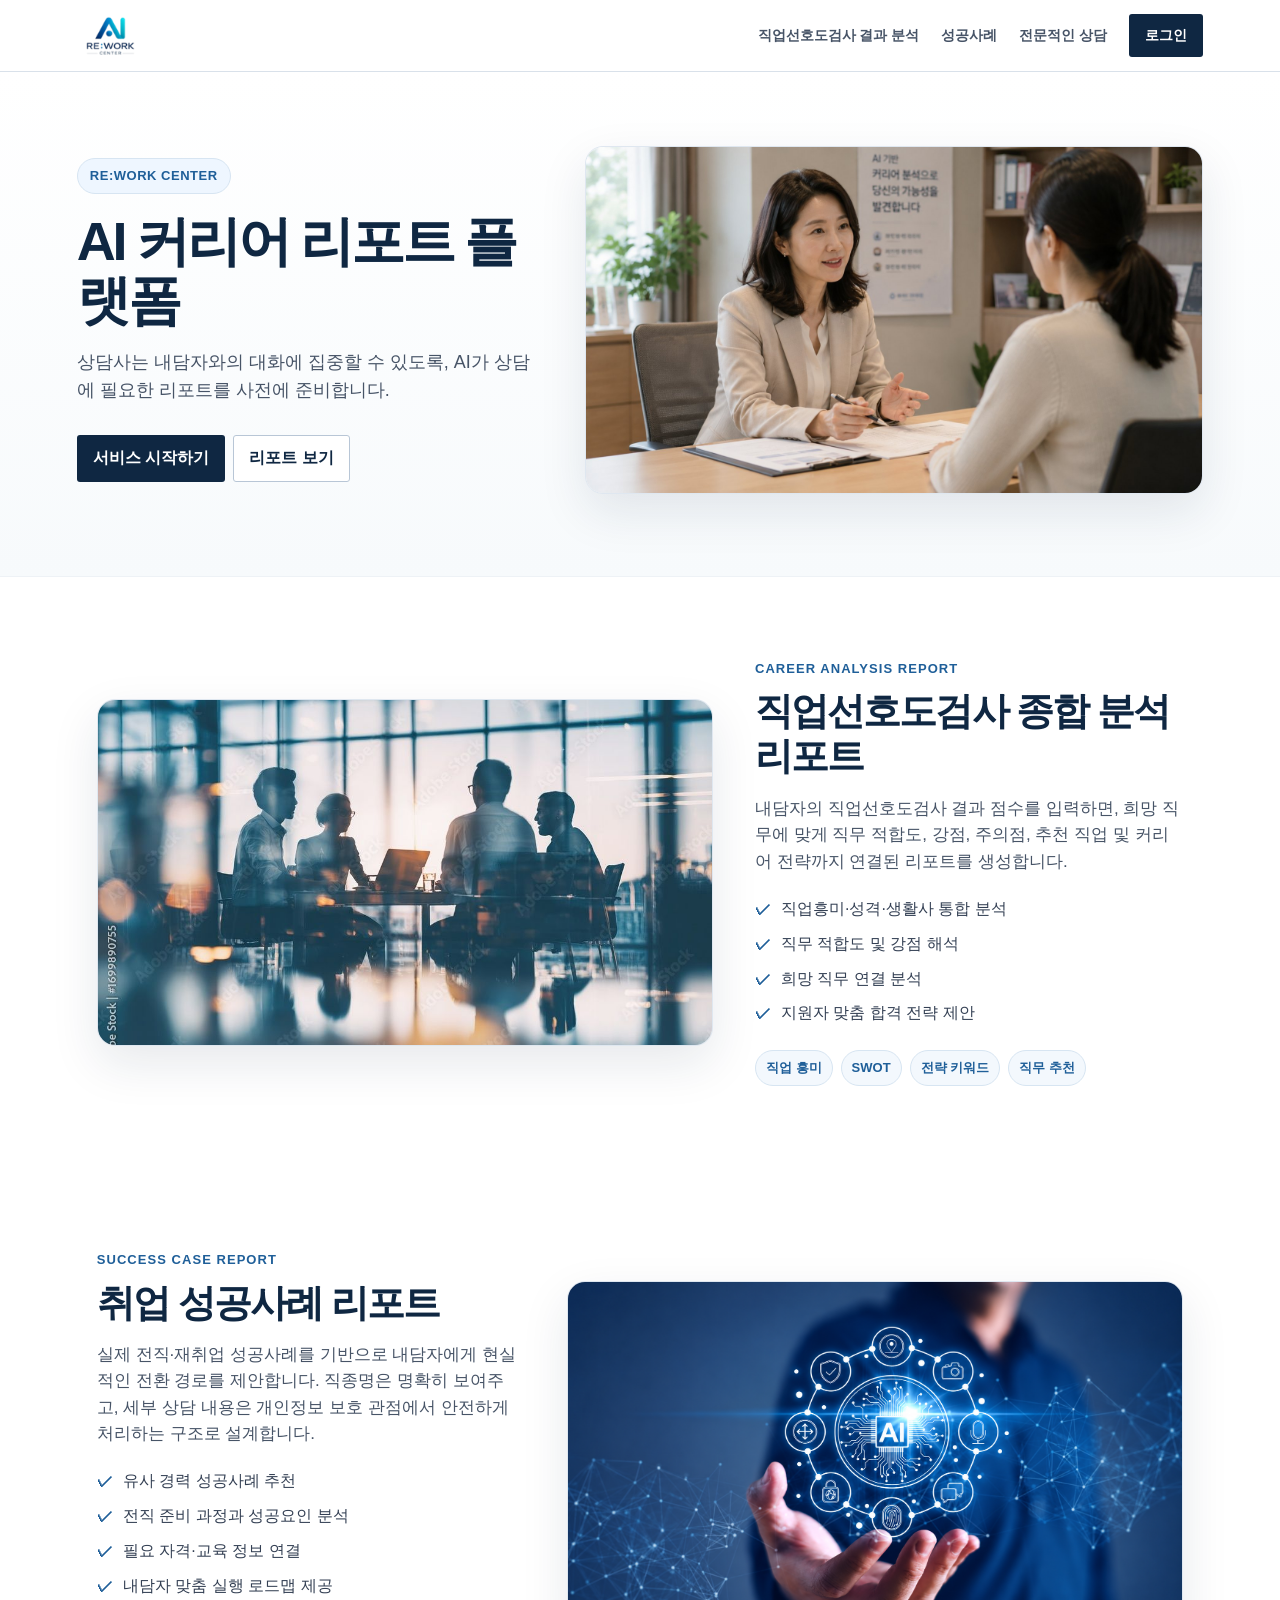
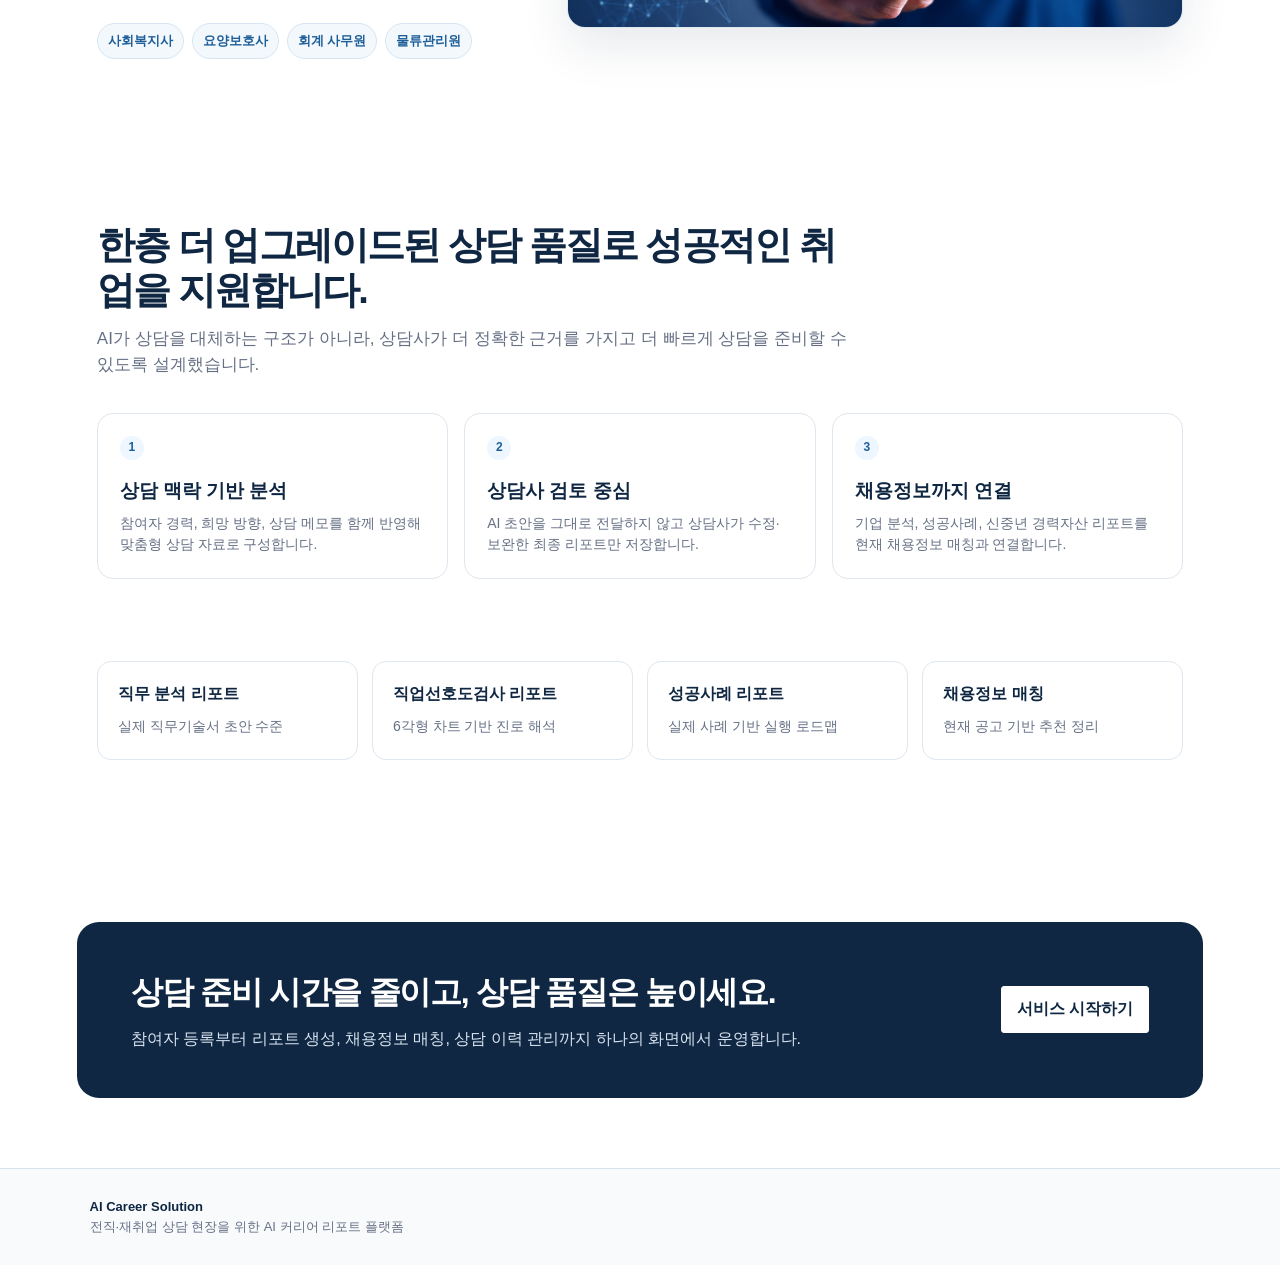
==== index.html @ 10e9372a "Add files via upload" ====
﻿<!DOCTYPE html>
<html lang="ko">
<head>
  <meta charset="UTF-8" />
  <meta name="viewport" content="width=device-width, initial-scale=1.0" />
  <title>RE:WORK</title>
  <link rel="stylesheet" href="styles.css">
</head>
<body>
  <div id="app"></div><div id="toast" class="toast"></div>
<script src="successData.js"></script>
<script src="contentData.js"></script>
<script src="landingData.js"></script>
<script src="mockData.js"></script>
<script src="geminiPrompt.js"></script>
<script>
const STORAGE_KEY='ai_career_report_index_v2';
const USE_MOCK_DATA = false;
const USE_MOCK_AI = false;
const BRAND_NAME = 'RE:WORK CENTER';
const BRAND_SUBTITLE = 'AI Career Solution';
const APP_ROLE='counselor';
const BRAND_LOGO = 'assets/brand-logo.png';
const DEFAULT_GEMINI_MODEL='gemini-2.5-flash';
window.AICareerReportConfig=window.AICareerReportConfig||{};
const GEMINI_API_KEY = window.AICareerReportConfig.geminiApiKey || '';
function getGeminiModel(scope='default'){const cfg=window.AICareerReportConfig||{};return cfg[`${scope}GeminiModel`]||cfg.geminiModel||localStorage.getItem('GEMINI_MODEL')||DEFAULT_GEMINI_MODEL}
window.setGeminiModel=function(model,scope='default'){if(!model)return;window.AICareerReportConfig=window.AICareerReportConfig||{};if(scope&&scope!=='default')window.AICareerReportConfig[`${scope}GeminiModel`]=model;else window.AICareerReportConfig.geminiModel=model;localStorage.setItem('GEMINI_MODEL',model)}

// ================= 화면 내용 관리 영역 =================
// 사이드바를 클릭했을 때 보이는 화면의 제목, 설명, 안내 문구는 여기서 수정합니다.
// 아래 문구만 바꾸면 연결된 화면 전체에 자동 반영됩니다.
function sc(section){return SCREEN_CONTENT[section]||{}}
function flowCardsHtml(){return (sc('dashboard').flowCards||[]).map(card=>`<div class="module-card"><h3>${escapeHtml(card.title)}</h3><p>${escapeHtml(card.desc)}</p></div>`).join('')}
function moduleDescription(type){return (sc('modules').moduleDesc||{})[type]||''}
const state={view:'landing',user:null,active:'dashboard',activeModule:'interest',selectedParticipantId:null,currentReport:null,editMode:false,reportMenuOpen:true,jobResults:[],lastJobQuery:null,history:[],data:{participants:[{id:'session_client',name:'내담자',age:'미저장',status:'검사결과 분석',docStatus:'미저장',target:'',career:'',memo:'',createdAt:today()}],reports:[]}};
function uid(){return'id_'+Math.random().toString(36).slice(2,10)+Date.now().toString(36)}function today(){return new Date().toISOString().slice(0,10)}function escapeHtml(str=''){return String(str).replace(/[&<>"']/g,m=>({'&':'&amp;','<':'&lt;','>':'&gt;','"':'&quot;',"'":'&#039;'}[m]))}function reportBrandHeader(title='AI Career Solution Report'){return `<div class="report-brand-header"><img src="${BRAND_LOGO}" alt="${BRAND_NAME}" class="report-brand-logo"><div><div class="report-brand-text">${BRAND_SUBTITLE} Report</div><div class="report-brand-name">${escapeHtml(title)}</div></div></div>`}function withReportBrand(html,title='AI Career Solution Report'){if(!html)return html;if(String(html).includes('report-brand-header'))return html;return reportBrandHeader(title)+html}function storageDefaults(){return{participants:[{id:'session_client',name:'내담자',age:'미저장',status:'검사결과 분석',docStatus:'미저장',target:'',career:'',memo:'',createdAt:today()}],reports:[],jobMatches:[],accounts:[]}}
function load(){let saved=null;try{saved=JSON.parse(localStorage.getItem(STORAGE_KEY)||'null')}catch(err){saved=null}state.data=saved&&typeof saved==='object'?{...storageDefaults(),...saved}:storageDefaults();ensureDefaults();state.selectedParticipantId=state.data.participants[0]?.id||'session_client';state.view='landing';persist()}
function ensureDefaults(){if(!Array.isArray(state.data.participants)||!state.data.participants.length)state.data.participants=storageDefaults().participants;if(!Array.isArray(state.data.reports))state.data.reports=[];if(!Array.isArray(state.data.jobMatches))state.data.jobMatches=[];if(!Array.isArray(state.data.accounts))state.data.accounts=[];if(!state.data.accounts.some(a=>a.role==='관리자'))state.data.accounts.unshift({id:uid(),loginId:'admin',password:'admin123',name:'관리자',role:'관리자',createdAt:today()});if(!state.data.accounts.some(a=>a.role==='상담사'))state.data.accounts.push({id:uid(),loginId:'counselor01',password:'1234',name:'상담사 데모',role:'상담사',createdAt:today()});}
function persist(){localStorage.setItem(STORAGE_KEY,JSON.stringify(state.data));localStorage.setItem('GEMINI_API_KEY',localStorage.getItem('GEMINI_API_KEY')||'')}
function toast(msg){const el=document.getElementById('toast');el.textContent=msg;el.style.display='block';setTimeout(()=>el.style.display='none',2600)}function getParticipant(){return state.data.participants.find(p=>p.id===state.selectedParticipantId)||state.data.participants[0]||null}function reportTypeName(type){return{company:'기업 분석 리포트',interest:'직업선호도검사 리포트',interview:'상황 면접 시뮬레이션',senior:'신중년 경력자산 리포트',success:'취업 성공 사례',jobAnalysis:'직무분석리포트',jobs:'채용정보 매칭'}[type]||'리포트'}

function pageSnapshot(){return{view:state.view,user:state.user?{...state.user}:null,active:state.active,activeModule:state.activeModule,selectedParticipantId:state.selectedParticipantId,currentReport:state.currentReport?{...state.currentReport}:null,editMode:state.editMode,reportMenuOpen:state.reportMenuOpen,jobResults:Array.isArray(state.jobResults)?state.jobResults.map(x=>({...x})):[],lastJobQuery:state.lastJobQuery?{...state.lastJobQuery}:null};}
function pushHistory(){const snap=pageSnapshot();const last=state.history[state.history.length-1];if(!last||JSON.stringify(last)!==JSON.stringify(snap)){state.history.push(snap);if(state.history.length>40)state.history.shift();}}
function restoreSnapshot(snap){state.view=snap.view;state.user=snap.user;state.active=snap.active;state.activeModule=snap.activeModule;state.selectedParticipantId=snap.selectedParticipantId;state.currentReport=snap.currentReport;state.editMode=snap.editMode;state.reportMenuOpen=snap.reportMenuOpen;state.jobResults=snap.jobResults||[];state.lastJobQuery=snap.lastJobQuery||null;}
function goBack(){if(!state.history.length){toast('이전 페이지가 없습니다.');return}const snap=state.history.pop();restoreSnapshot(snap);render();}
function goLanding(){pushHistory();state.user=null;state.view='landing';render();}
function render(){const app=document.getElementById('app');if(state.view==='landing'){app.innerHTML=renderLanding();return}if(state.view==='login'&&!state.user){app.innerHTML=renderCounselorLogin();return}app.innerHTML=renderApp();activateSection(state.active)}
function renderLanding(){return landingTemplate()}
function renderCounselorLogin(){return loginTemplate()}
function renderApp(){return shellTemplate()}



function landingNavLinksHtml() {
  return LANDING_CONTENT.nav
    .map(item => `<a href="${item.href}">${item.label}</a>`)
    .join('');
}

function landingCheckListHtml(items) {
  return items.map(item => `<li>${item}</li>`).join('');
}

function landingChipRowHtml(items) {
  return items.map(item => `<span class="real-chip">${item}</span>`).join('');
}

function landingReportSectionHtml(report) {
  return `
    <section class="real-report-section" id="${report.id}">
      <div class="${report.layoutClass}">
        <div class="real-report-copy">
          <div class="kicker">${report.kicker}</div>
          <h2>${report.title}</h2>
          <p>${report.description}</p>
          <ul class="check-list">
            ${landingCheckListHtml(report.checks)}
          </ul>
          <div class="real-chip-row">
            ${landingChipRowHtml(report.chips)}
          </div>
        </div>
        <div class="real-report-image">
          <img src="${LANDING_IMAGES[report.imageKey]}" alt="${report.imageAlt}">
        </div>
      </div>
    </section>`;
}

function landingQualityCardsHtml() {
  return LANDING_CONTENT.quality.cards
    .map(card => `
      <div class="quality-card">
        <span class="num">${card.number}</span>
        <h3>${card.title}</h3>
        <p>${card.description}</p>
      </div>`)
    .join('');
}

function landingFeatureStripHtml() {
  return LANDING_CONTENT.featureStrip
    .map(item => `
      <div class="real-feature-item">
        <strong>${item.title}</strong>
        <span>${item.description}</span>
      </div>`)
    .join('');
}
function landingTemplate() {
  const content = LANDING_CONTENT;
  const reports = content.reports;

  return `
    <div class="landing pro-landing">
      <header class="landing-nav">
        <div class="logo">
          <img src="${BRAND_LOGO}" alt="${BRAND_NAME}" class="brand-logo landing-logo">
        </div>
        <nav class="landing-nav-links">
          ${landingNavLinksHtml()}
          <button class="btn" onclick="goLogin()">${content.buttons.login}</button>
        </nav>
      </header>

      <section class="real-hero">
        <div class="real-hero-inner">
          <div class="real-hero-copy">
            <span class="real-hero-badge">${content.hero.badge}</span>
            <h1>${content.hero.title}</h1>
            <p>${content.hero.description}</p>
            <div class="actions">
              <button class="btn" onclick="goLogin()">${content.buttons.start}</button>
              <a class="btn secondary" href="#company-report">${content.buttons.viewReport}</a>
            </div>
          </div>
          <div class="real-hero-image">
            <img src="${LANDING_IMAGES.hero}" alt="${content.hero.imageAlt}">
          </div>
        </div>
      </section>

      ${landingReportSectionHtml(reports.company)}
      ${landingReportSectionHtml(reports.success)}

      <section class="pro-section" id="${content.quality.id}">
        <div class="pro-section-header">
          <h2>${content.quality.title}</h2>
          <p>${content.quality.description}</p>
        </div>
        <div class="quality-grid">
          ${landingQualityCardsHtml()}
        </div>
      </section>

      <section class="real-feature-strip">
        ${landingFeatureStripHtml()}
      </section>

      <section class="landing-cta">
        <div>
          <h2>${content.cta.title}</h2>
          <p>${content.cta.description}</p>
        </div>
        <button class="btn secondary" onclick="goLogin()">${content.buttons.start}</button>
      </section>

      <footer class="landing-footer">
        <strong>${content.footer.brand}</strong><br>
        ${content.footer.description}
      </footer>
    </div>`;
}
function goLogin(){pushHistory();state.view='login';state.user=null;render()}
function goLanding(){pushHistory();state.user=null;state.view='landing';render()}
function loginTemplate(){const content=LANDING_CONTENT;const loginId='counselor01';const password='1234';const title='상담사 로그인';const desc='발급받은 상담사 아이디와 비밀번호로 접속합니다.';const demo='상담사: counselor01 / 1234';return `<div class="login-screen"><section class="login-hero"><div class="real-hero-copy"><span class="real-hero-badge">${content.hero.badge}</span><h1>${content.hero.title}</h1><p>${content.hero.description}</p><div class="actions"><button class="btn" onclick="document.getElementById('loginId')?.focus()">${content.buttons.start}</button><a class="btn secondary" href="#" onclick="goLanding();return false">${content.buttons.viewReport}</a></div></div><div class="real-hero-image"><img src="${LANDING_IMAGES.hero}" alt="${content.hero.imageAlt}"></div></section><section class="login-panel"><div class="login-box"><h2>${title}</h2><p>${desc}</p><div class="field"><label>아이디</label><input id="loginId" value="${loginId}" autocomplete="username"></div><div class="field"><label>비밀번호</label><input id="loginPw" type="password" value="${password}" autocomplete="current-password"></div><button class="btn full" onclick="login()">접속하기</button><button class="btn secondary full" onclick="goLanding()" style="margin-top:8px">첫 화면으로 돌아가기</button><div class="demo-info"><strong>시연용 계정</strong><br>${demo}</div></div></section></div>`}function login(){const loginId=document.getElementById('loginId').value.trim();const password=document.getElementById('loginPw').value;const acc=(state.data.accounts||[]).find(a=>a.loginId===loginId&&a.password===password);if(!acc){toast('아이디 또는 비밀번호가 올바르지 않습니다.');return}const expectedRole=APP_ROLE==='admin'?'관리자':'상담사';if(acc.role!==expectedRole){toast(`${expectedRole} 계정으로만 접속할 수 있습니다.`);return}pushHistory();state.user={accountId:acc.id,loginId:acc.loginId,name:acc.name,role:acc.role};state.view='app';state.active=APP_ROLE==='admin'?'admin':'dashboard';if(!state.selectedParticipantId&&state.data.participants[0])state.selectedParticipantId=state.data.participants[0].id;render()}
function logout(){pushHistory();state.user=null;state.view='landing';render()}
function navButton(id,label){return `<button class="${state.active===id?'active':''}" onclick="setSection('${id}')"><span>${label} (준비중)</span><span>›</span></button>`}function subNavButton(module,label){return `<button class="${state.active==='modules'&&state.activeModule===module?'active':''}" onclick="setReportModule('${module}')"><span>${['interest','success'].includes(module)?label:label+' (준비중)'}</span></button>`}function setReportModule(module){if(state.active!=='modules'||state.activeModule!==module)pushHistory();state.active='modules';state.activeModule=module;state.currentReport=null;state.editMode=false;render()}function toggleReportMenu(){state.reportMenuOpen=!state.reportMenuOpen;if(state.reportMenuOpen)state.active='modules';render()}function goDashboard(){if(state.active!=='dashboard')pushHistory();state.active='dashboard';state.activeModule='interest';state.currentReport=null;state.editMode=false;state.reportMenuOpen=false;render()}function shellTemplate(){const sideBrand=`<div class="side-brand" role="button" tabindex="0" aria-label="메인 대시보드로 이동" onclick="goDashboard()" onkeydown="if(event.key==='Enter'||event.key===' '){event.preventDefault();goDashboard()}"><img src="${BRAND_LOGO}" alt="${BRAND_NAME}" class="sidebar-logo"><div class="title">${BRAND_NAME}</div><div class="sub">${BRAND_SUBTITLE}</div><div class="role-badge">${escapeHtml(state.user.name)} · ${escapeHtml(state.user.role)}</div></div>`;if(APP_ROLE==='admin')return `<div class="shell"><aside class="sidebar no-print">${sideBrand}<nav class="nav"><button class="active" onclick="setSection('admin')"><span>관리자 현황</span><span>›</span></button></nav><div style="margin-top:20px;padding:10px"><button class="btn secondary full" onclick="logout()">로그아웃</button></div></aside><main class="main">${adminSection()}</main></div>`;const reportMenuStyle=state.reportMenuOpen?'':'style="display:none"';return `<div class="shell"><aside class="sidebar no-print">${sideBrand}<nav class="nav"><button class="${state.active==='modules'?'active':''}" onclick="toggleReportMenu()"><span>리포트 생성 (Beta)</span><span>${state.reportMenuOpen?'⌃':'⌄'}</span></button><div class="subnav" ${reportMenuStyle}>${subNavButton('interest','직업선호도검사 리포트(Beta)')}${subNavButton('success','취업 성공 사례(Beta)')}${subNavButton('task','직무 분석 리포트')}${subNavButton('interview','상황 면접 시뮬레이션')}</div>${navButton('jobs','채용정보 매칭')}${navButton('account','내 계정')}</nav><div style="margin-top:20px;padding:10px"><button class="btn secondary full" onclick="logout()">로그아웃</button></div></aside><main class="main">${dashboardSection()}${modulesSection()}${jobMatchingSection()}${accountSection()}</main></div>`}function setSection(id){if(state.active!==id)pushHistory();state.active=id;render()}function activateSection(id){document.querySelectorAll('.section').forEach(s=>s.classList.remove('active'));const el=document.getElementById('section-'+id);if(el)el.classList.add('active')}function pageTitle(title,desc,actions=''){const backBtn=state.history&&state.history.length?`<button class="btn secondary" onclick="goBack()">← 뒤로가기</button>`:'';return `<div class="topbar no-print"><div><h2>${title}</h2><p>${desc}</p></div><div class="actions">${backBtn}${actions}</div></div>`}
function workspaceIcon(name){const icons={intake:'<path d="M7 4h10v4H7z"></path><path d="M6 8h12v12H6z"></path><path d="M9 12h6"></path><path d="M9 16h4"></path>',analyze:'<circle cx="11" cy="11" r="5"></circle><path d="M15 15l4 4"></path><path d="M11 8v6"></path><path d="M8 11h6"></path>',draft:'<path d="M5 4h10l4 4v12H5z"></path><path d="M15 4v4h4"></path><path d="M8 13h8"></path><path d="M8 17h6"></path>',deliver:'<path d="M4 5h16v14H4z"></path><path d="M8 9h8"></path><path d="M8 13h5"></path><path d="M16 16l2 2 3-4"></path>',interest:'<path d="M12 3l8 5v8l-8 5-8-5V8z"></path><path d="M12 7v10"></path><path d="M7.5 10l9 4"></path><path d="M16.5 10l-9 4"></path>',success:'<path d="M4 18V6"></path><path d="M4 18h16"></path><path d="M7 15l3-4 3 2 5-7"></path><path d="M16 6h2v2"></path>',job:'<path d="M8 7V5h8v2"></path><path d="M4 8h16v10H4z"></path><path d="M9 12h6"></path><path d="M12 8v10"></path>',interview:'<path d="M5 6h14v9H8l-3 3z"></path><path d="M9 10h6"></path><path d="M9 13h4"></path>'};return `<svg class="workspace-icon" viewBox="0 0 24 24" fill="none" stroke="currentColor" stroke-width="2" stroke-linecap="round" stroke-linejoin="round" aria-hidden="true">${icons[name]||icons.draft}</svg>`}
function workflowStep(icon,title,desc){return `<div class="workflow-step"><span class="workflow-icon">${workspaceIcon(icon)}</span><div><strong>${escapeHtml(title)}</strong><span>${escapeHtml(desc)}</span></div></div>`}
function dashboardQuickCard(module,icon,title,desc){return `<button class="quick-card" onclick="setReportModule('${module}')"><span class="quick-icon">${workspaceIcon(icon)}</span><strong>${escapeHtml(title)}</strong><span>${escapeHtml(desc)}</span></button>`}
function dashboardSection(){const name=state.user?.name||'상담사';return `<section id="section-dashboard" class="section"><div class="ai-workspace"><div class="workspace-hero"><div><div class="workspace-kicker">RE:WORK AI COUNSELING</div><h1>안녕하세요, ${escapeHtml(name)}님.<br><span class="hero-emphasis">오늘도 AI와 함께 상담 리포트를 빠르게 생성해보세요.</span></h1><p>AI가 초안을 만들고, 상담사가 바로 편집 가능한 리포트로 정리합니다.</p></div><div class="workspace-visual"><div class="workspace-logo-card"><img src="${BRAND_LOGO}" alt="${BRAND_NAME}" class="workspace-logo"><div class="workspace-report-lines"><span></span><span></span><span></span></div></div></div></div><div class="workspace-block"><div class="workspace-head"><div><h3>상담 워크플로우</h3><p>내담자 정보 확인부터 리포트 전달까지 한 화면에서 빠르게 이어갑니다.</p></div></div><div class="workflow-grid">${workflowStep('intake','정보 확인','기본 정보와 상담 메모를 정리합니다.')}${workflowStep('analyze','AI 분석','검사 결과와 경력 조건을 통합합니다.')}${workflowStep('draft','초안 편집','AI 리포트 초안을 상담사가 다듬습니다.')}${workflowStep('deliver','저장·출력','PDF 저장과 인쇄로 전달합니다.')}</div></div><div class="workspace-block"><div class="workspace-head"><div><h3>빠른 실행</h3><p>자주 사용하는 AI 리포트 생성 화면으로 바로 이동합니다.</p></div></div><div class="quick-grid">${dashboardQuickCard('interest','interest','직업선호도검사 리포트','흥미·성격·생활사 검사를 통합 분석하여 진로 방향과 직무 적합성을 제시합니다.')}${dashboardQuickCard('success','success','취업 성공사례','유사한 경력과 조건의 성공사례를 검색하고 맞춤형 인사이트를 제공합니다.')}${dashboardQuickCard('jobAnalysis','job','직무 분석 리포트','희망 직무와 경력을 기반으로 직무 적합성, 필요 역량, 준비 방향을 분석합니다.')}${dashboardQuickCard('interview','interview','상황면접 시뮬레이션','직무별 예상 질문과 모범 답변을 생성하여 면접 준비를 도와드립니다.')}</div></div><div class="workspace-block"><div class="workspace-head"><div><h3>AI 지원 기능</h3><p>생성부터 편집, 출력까지 상담사 업무 흐름에 맞춰 지원합니다.</p></div></div><div class="ai-support-tags"><span class="ai-support-tag">검사 결과 통합 분석</span><span class="ai-support-tag">AI 초안 자동 생성</span><span class="ai-support-tag">상담사 편집 가능</span><span class="ai-support-tag">PDF 저장 및 출력 지원</span></div></div></div></section>`}function recentReportsPanel(){const rows=state.data.reports.slice(0,5).map(r=>`<tr><td>${escapeHtml(r.createdAt)}</td><td>${escapeHtml(r.participantName)}</td><td><span class="pill">${reportTypeName(r.type)}</span></td><td>${escapeHtml(r.title)}</td><td><button class="btn light" onclick="openReport('${r.id}')">열기</button></td></tr>`).join('');return `<div class="panel"><div class="panel-head"><h3>최근 생성 리포트</h3><button class="btn secondary" onclick="setSection('reports')">전체 보기</button></div><div class="panel-body">${rows?`<div class="table-wrap"><table><thead><tr><th>생성일</th><th>참여자</th><th>유형</th><th>제목</th><th>작업</th></tr></thead><tbody>${rows}</tbody></table></div>`:`<div class="empty">아직 생성된 리포트가 없습니다.</div>`}</div></div>`}
function participantsSection(){const rows=state.data.participants.map(p=>{const searchText=`${p.name} ${p.age} ${p.status} ${p.docStatus} ${p.target||''} ${p.career||''}`.toLowerCase();return `<tr data-participant-row="true" data-search="${escapeHtml(searchText)}"><td><strong>${escapeHtml(p.name)}</strong><br><span class="small">${escapeHtml(p.age)} · ${escapeHtml(p.createdAt)}</span></td><td>${escapeHtml(p.status)}</td><td>${escapeHtml(p.docStatus)}</td><td>${escapeHtml(p.target||'-')}</td><td>${escapeHtml(p.career||'-')}</td><td class="actions"><button class="btn light" onclick="selectParticipant('${p.id}')">선택</button><button class="btn secondary" onclick="fillParticipantForm('${p.id}')">수정</button><button class="btn danger" onclick="deleteParticipant('${p.id}')">삭제</button></td></tr>`}).join('');return `<section id="section-participants" class="section">${pageTitle(sc('participants').title,sc('participants').desc)}<div class="panel"><div class="panel-head"><h3>${sc('participants').formTitle}</h3><span class="small">${sc('participants').formDesc}</span></div><div class="panel-body"><input type="hidden" id="participantId"><div class="grid-3"><div class="field"><label>이름</label><input id="pName" placeholder="예: 홍길동"></div><div class="field"><label>연령대</label><select id="pAge"><option>20대</option><option>30대</option><option>40대</option><option>50대</option><option>60대 이상</option></select></div><div class="field"><label>현재 상태</label><select id="pStatus"><option>구직중</option><option>재직중</option><option>퇴직예정</option><option>전직준비</option><option>상담진행중</option></select></div></div><div class="grid-2"><div class="field"><label>서류 상태</label><select id="pDoc"><option>기본정보 미입력</option><option>기본정보 완료</option><option>상담 진행</option><option>리포트 생성 완료</option><option>전달 완료</option></select></div><div class="field"><label>희망 직무/방향</label><input id="pTarget" placeholder="예: 인사총무, 영업관리, 마케팅"></div></div><div class="field"><label>주요 경력</label><textarea id="pCareer" placeholder="참여자의 산업, 직무, 근속기간, 주요 성과를 입력하세요."></textarea></div><div class="field"><label>상담사 메모</label><textarea id="pMemo" placeholder="상담 중 확인한 강점, 제약, 특이사항을 입력하세요."></textarea></div><div class="actions"><button class="btn" onclick="saveParticipant()">새 참여자 등록/저장</button><button class="btn secondary" onclick="resetParticipantForm()">초기화</button></div></div></div><div class="panel"><div class="panel-head"><h3>${sc('participants').listTitle}</h3><input id="participantSearch" oninput="filterParticipants()" placeholder="참여자명, 상태, 희망 직무, 경력으로 검색" style="max-width:360px"></div><div class="panel-body"><div class="table-wrap"><table><thead><tr><th>참여자</th><th>현재 상태</th><th>서류 상태</th><th>희망 직무</th><th>주요 경력</th><th>작업</th></tr></thead><tbody>${rows}</tbody></table></div></div></div></section>`}function saveParticipant(){const id=document.getElementById('participantId').value;const name=document.getElementById('pName').value.trim();if(!name){toast('이름을 입력해주세요.');return}const item={id:id||uid(),name,age:document.getElementById('pAge').value,status:document.getElementById('pStatus').value,docStatus:document.getElementById('pDoc').value,target:document.getElementById('pTarget').value.trim(),career:document.getElementById('pCareer').value.trim(),memo:document.getElementById('pMemo').value.trim(),createdAt:id?(state.data.participants.find(p=>p.id===id)?.createdAt||today()):today()};if(id){const idx=state.data.participants.findIndex(p=>p.id===id);state.data.participants[idx]=item}else{state.data.participants.unshift(item)}state.selectedParticipantId=item.id;persist();toast('참여자 정보가 저장되었습니다.');render()}function fillParticipantForm(id){const p=state.data.participants.find(x=>x.id===id);if(!p)return;setTimeout(()=>{document.getElementById('participantId').value=p.id;document.getElementById('pName').value=p.name;document.getElementById('pAge').value=p.age;document.getElementById('pStatus').value=p.status;document.getElementById('pDoc').value=p.docStatus;document.getElementById('pTarget').value=p.target||'';document.getElementById('pCareer').value=p.career||'';document.getElementById('pMemo').value=p.memo||''},0)}function resetParticipantForm(){['participantId','pName','pTarget','pCareer','pMemo'].forEach(id=>document.getElementById(id).value='');document.getElementById('pAge').value='20대';document.getElementById('pStatus').value='구직중';document.getElementById('pDoc').value='기본정보 미입력'}function deleteParticipant(id){if(!confirm('참여자를 삭제할까요? 관련 리포트는 유지됩니다.'))return;state.data.participants=state.data.participants.filter(p=>p.id!==id);if(state.selectedParticipantId===id)state.selectedParticipantId=state.data.participants[0]?.id||null;persist();toast('삭제되었습니다.');render()}function selectParticipant(id){pushHistory();state.selectedParticipantId=id;persist();state.active='modules';render();toast('참여자가 선택되었습니다.')}
function filterParticipants(){const q=(document.getElementById('participantSearch')?.value||'').trim().toLowerCase();document.querySelectorAll('[data-participant-row="true"]').forEach(row=>{row.style.display=(row.dataset.search||'').includes(q)?'':'none'})}function participantSelector(){return ''}function moduleCard(id,title,desc){return `<div class="module-card" style="${state.activeModule===id?'border-color:#1f5f99;background:#fbfdff':''}"><h3>${title}</h3><p>${desc}</p><div class="actions"><button class="btn ${state.activeModule===id?'':'secondary'}" onclick="selectModule('${id}')">${state.activeModule===id?'선택됨':'선택'}</button></div></div>`}function selectModule(id){state.activeModule=id;state.currentReport=null;state.editMode=false;render()}function modulesSection(){const p=getParticipant();return `<section id="section-modules" class="section print-target">${pageTitle(reportTypeName(state.activeModule),sc('modules').desc,participantSelector())}${!p?`<div class="notice">${sc('modules').noParticipant}</div>`:''}<div class="notice no-print"><strong>${reportTypeName(state.activeModule)}</strong><br>${moduleDescription(state.activeModule)}</div><div class="report-layout"><div class="panel form-panel no-print">${state.activeModule==='interest'?moduleForm('interest'):`<div class="panel-head"><h3>${reportTypeName(state.activeModule)}</h3></div><div class="panel-body">${moduleForm(state.activeModule)}</div>`}</div><div class="report-output"><div class="report-toolbar"><div><strong>${sc('modules').previewTitle}</strong><br><span class="small">${sc('modules').previewDesc}</span></div><div class="actions"><button class="btn secondary" onclick="toggleEdit()">${state.editMode?'편집 종료':'편집하기'}</button><button class="btn light" onclick="saveCurrentReport()">저장</button><button class="btn light" onclick="printReport()">PDF/인쇄</button><button class="btn light" onclick="downloadReportHtml()">HTML 다운로드</button></div></div><div id="reportContent" class="report-content" contenteditable="${state.editMode?'true':'false'}">${currentReportHtml()}</div></div></div></section>`}
function interestFieldId(groupKey,label,suffix='score'){return `interest_${groupKey}_${label.replace(/\s+/g,'_')}_${suffix}`}
function interestNumberField(groupKey,label,suffix='score',placeholder='점수'){const id=interestFieldId(groupKey,label,suffix);return `<div class="field score-cell"><label>${escapeHtml(label)}</label><input id="${id}" type="number" inputmode="numeric" step="1" placeholder="${placeholder}"></div>`}
function interestGroupHtml(group){return `<div class="panel" style="margin-bottom:14px"><div class="panel-head"><h3>${escapeHtml(group.title)}</h3></div><div class="panel-body"><div class="score-grid">${group.items.map(label=>interestNumberField(group.key,label)).join('')}</div></div></div>`}
function moduleForm(type){const p=getParticipant();if(!p)return `<div class="empty">참여자를 먼저 등록해야 리포트를 생성할 수 있습니다.</div>`;const common=`<div class="notice">선택 참여자: <strong>${escapeHtml(p.name)}</strong> / ${escapeHtml(p.age)} / ${escapeHtml(p.status)}<br>희망 방향: ${escapeHtml(p.target||'미입력')}</div>`;if(type==='company')return common+`<div class="field"><label>기업명 *</label><input id="companyName" placeholder="예: 삼성전자, 현대자동차"></div><div class="field"><label>홈페이지/채용 URL 선택</label><input id="companyUrl" placeholder="https://..."></div><div class="field"><label>지원 희망 직무 선택</label><input id="companyJob" value="${escapeHtml(p.target||'')}" placeholder="예: HR, 영업관리, 마케팅"></div><div class="field"><label>채용공고/직무기술서 내용 선택</label><textarea id="companyJD" placeholder="채용공고나 직무기술서 내용을 붙여넣으세요."></textarea></div><div class="field"><label>특별 요청사항 선택</label><textarea id="companyReq" placeholder="예: 면접 준비 중심으로 분석, 중장년 전직 관점으로 분석"></textarea></div><button class="btn full" onclick="generateReport('company')">분석 시작</button>`;if(type==='jobAnalysis')return common+`<div class="job-api-box"><strong>Gemini 연동</strong><br>입력한 검사 결과를 Gemini가 prompt.xlsx의 기준에 맞춰 분석합니다. API 키는 이 브라우저에만 저장됩니다.</div><div class="field"><label>Gemini API 키 *</label><input id="geminiApiKey" type="password" value="${escapeHtml(localStorage.getItem('GEMINI_API_KEY')||'')}" placeholder="Google AI Studio API 키를 입력하세요"></div><div class="field"><label>Gemini 모델</label><select id="geminiModel"><option value="gemini-2.5-flash" selected>gemini-2.5-flash</option><option value="gemini-2.5-pro">gemini-2.5-pro</option><option value="gemini-2.0-flash">gemini-2.0-flash</option></select></div><div class="field"><label>희망 직무 *</label><input id="jobAnalysisTarget" value="${escapeHtml(p.target||'')}" placeholder="예: 직업상담사, 마케팅 기획, 영업관리"></div><div class="field"><label>상담사 추가 메모</label><textarea id="jobAnalysisMemo" placeholder="검사 결과 해석 시 함께 고려할 특이사항, 상담 장면에서 확인한 강점/제약을 입력하세요.">${escapeHtml(p.memo||'')}</textarea></div><button id="jobAnalysisButton" class="btn full" onclick="generateReport('jobAnalysis')">Gemini로 직무분석리포트 생성</button>`;if(type==='interest')return interestManualForm(p);if(type==='interview')return common+`<div class="field"><label>지원 희망 직무 *</label><input id="interviewJob" value="${escapeHtml(p.target||'')}" placeholder="예: 영업관리"></div><div class="grid-2"><div class="field"><label>면접 유형</label><select id="interviewType"><option>상황면접</option><option>경험면접</option><option>직무면접</option><option>임원면접</option></select></div><div class="field"><label>난이도</label><select id="interviewLevel"><option>쉬움</option><option selected>보통</option><option>어려움</option></select></div></div><div class="field"><label>예상 상황/선택사항</label><textarea id="interviewSituation" placeholder="예: 고객 불만, 팀 갈등, 일정 지연, 성과 압박 상황"></textarea></div><div class="field"><label>특별 요청사항 선택</label><textarea id="interviewReq" placeholder="예: STAR 방식으로, 1분 답변 포함"></textarea></div><button class="btn full" onclick="generateReport('interview')">답변 가이드 생성</button>`;if(type==='senior')return common+`<div class="field"><label>주요 경력 *</label><textarea id="seniorCareer">${escapeHtml(p.career||'')}</textarea></div><div class="field"><label>보유 역량/자격증 선택</label><textarea id="seniorAssets" placeholder="예: 영업관리, 조직관리, 엑셀, 지게차운전기능사"></textarea></div><div class="field"><label>희망 방향 선택</label><select id="seniorDirection"><option>재취업</option><option>전직</option><option>창업</option><option>강의/컨설팅</option><option>사회공헌</option></select></div><div class="field"><label>특별 요청사항 선택</label><textarea id="seniorReq" placeholder="예: 현실적인 재취업 직무 중심으로"></textarea></div><button class="btn full" onclick="generateReport('senior')">리포트 생성</button>`;if(type==='success')return `<div class="job-api-box"><strong>${successUi('formIntroTitle','Public casebook success analysis')}</strong><br>${successUi('formIntroDesc','Searches SUCCESS_CASE_DB and builds a counselor report.')}</div><div class="field"><label>${successUi('jobLabel','Job keyword *')}</label><input id="successJobKeyword" value="${escapeHtml(state.successQuery||p.target||'')}" placeholder="${successUi('jobPlaceholder','ex: safety, counseling, welfare')}" onkeydown="if(event.key==='Enter'){event.preventDefault();searchSuccessCases()}"></div><input type="hidden" id="successSelectedCaseId" value="${escapeHtml(state.selectedSuccessCaseId||'')}"><div class="actions"><button class="btn full" onclick="searchSuccessCases()">${successUi('search','Search cases')}</button><button class="btn secondary full" onclick="resetSuccessCaseSearch()">${successUi('reset','Reset')}</button></div><div id="successCaseResults" style="margin-top:14px">${successCaseResultHtml()}</div><div class="field"><label>${successUi('insightLabel','Counselor insight')}</label><textarea id="successInsight" placeholder="${successUi('insightPlaceholder','Write participant context.')}">${escapeHtml(state.successInsight||'')}</textarea></div><button class="btn full" onclick="generateReport('success')">${successUi('generate','Generate counselor report')}</button>`
}function emptyReport(){return `<div class="empty">왼쪽 입력 영역에서 정보를 입력한 뒤 리포트를 생성하세요.<br>생성된 내용은 상담사가 직접 편집할 수 있습니다.</div>`}function val(id){const el=document.getElementById(id);return el?el.value.trim():''}function numberVal(id){const n=Number(val(id));return Number.isFinite(n)?n:0}
async function generateReport(type, priority){let p=getParticipant();if(!p){toast('내담자 분석 정보를 찾을 수 없습니다.');return}let html='',title='';if(type==='company'){const company=val('companyName');if(!company){toast('기업명을 입력해주세요.');return}const job=val('companyJob')||p.target||'지원 희망 직무';title=`${company} 기업 분석 리포트`;html=companyReport(p,company,job,val('companyUrl'),val('companyJD'),val('companyReq'))}if(type==='interest'){const selectedHasTarget=val('interestHasTarget')==='yes';const targetJob=val('interestTarget');const hasTargetJob=selectedHasTarget&&targetJob&&targetJob.trim().length>0;const target=hasTargetJob?targetJob:'검사 결과 기반 추천 직무';p=getInterestClient();try{const generated=hasTargetJob?(USE_MOCK_DATA===true?generateInterestReportMock(p,target,true):await generateGeminiInterestReport(p,target,true)):await generateNoTargetJobInterestReport(p);title=hasTargetJob?`${p.name} 직업선호도검사 리포트 (${target})`:generated.title;html=withReportBrand(generated.html,title);state.currentReport={id:null,type:'interest',title,participantId:p.id,participantName:p.name,html,createdAt:today()}}catch(err){toast(err.message||'Gemini 분석 중 오류가 발생했습니다.');return}}if(type==='interview'){const job=val('interviewJob');if(!job){toast('지원 희망 직무를 입력해주세요.');return}title=`${job} ${val('interviewType')} 답변 가이드`;html=interviewReport(p,job,val('interviewType'),val('interviewLevel'),val('interviewSituation')||'직무 수행 중 문제 상황',val('interviewReq'))}if(type==='senior'){const career=val('seniorCareer');if(!career){toast('주요 경력을 입력해주세요.');return}title=`${p.name} 신중년 경력자산 리포트`;html=seniorReport(p,career,val('seniorAssets'),val('seniorDirection'),val('seniorReq'))}if(type==='jobAnalysis'){const target=val('jobAnalysisTarget')||p.target;if(!target){toast('희망 직무를 입력해주세요.');return}try{const generated=await generateGeminiJobAnalysis(p,target);title=generated.title;html=generated.html}catch(err){toast(err.message||'Gemini 분석 중 오류가 발생했습니다.');return}}if(type==='success'){const query=val('successJobKeyword');if(!query){toast(successUi('needQuery','Search keyword is required.'));return}try{let results=Array.isArray(state.successResults)&&state.successQuery===query?state.successResults:findSuccessCases(query,12);if(!results.length){toast('SUCCESS_CASE_DB: no matched success cases.');state.successResults=[];state.successQuery=query;state.selectedSuccessCaseId=null;state.selectedSuccessCaseIds=[];render();return}state.successResults=results;state.successQuery=query;state.successInsight=val('successInsight');const selectedIds=collectSelectedSuccessCaseIds();if(!selectedIds.length){toast(successUi('needSelect','Select at least one success case.'));return}const selectedResults=results.filter(item=>selectedIds.includes(successCaseId(item.case)));if(!selectedResults.length){toast(successUi('missingSelected','Selected cases are not in current results.'));return}state.selectedSuccessCaseIds=selectedResults.map(item=>successCaseId(item.case));state.selectedSuccessCaseId=state.selectedSuccessCaseIds[0]||null;title=`${p.name} ${successUi('reportTitle','Success Case Reemployment Analysis')} (${query}, ${selectedResults.length}${successUi('selectedCount',' selected')})`;html=generateMockSuccessCaseReport(query,selectedResults,p,val('successInsight'))}catch(err){console.log('success report generation error',err);toast('Success case report generation failed.');return}}
if(type!=='interest'){html=withReportBrand(html,title);state.currentReport={id:null,type,title,participantId:p.id,participantName:p.name,html,createdAt:today()}}state.editMode=false;render();toast('AI 리포트 초안이 생성되었습니다.')}
function noTargetPercentRows(obj,labels){const values=labels.map(label=>Number(obj?.[label]??0));const max=Math.max(...values,1);return labels.map(label=>Math.round((Number(obj?.[label]??0)/max)*100))}
function noTargetScoreTable(headers,scores){const interestCodes={'현실형':'R','탐구형':'I','예술형':'A','사회형':'S','진취형':'E','관습형':'C'};const displayHeaders=headers.map(h=>interestCodes[h]||h);const percents=noTargetPercentRows(scores,headers);return `<table><thead><tr><th>주요코드</th>${displayHeaders.map(h=>`<th>${escapeHtml(h)}</th>`).join('')}</tr></thead><tbody><tr><th>원점수</th>${headers.map(h=>`<td>${escapeHtml(scores?.[h]??'')}</td>`).join('')}</tr><tr><th>흥미(%)</th>${percents.map(v=>`<td>${v}%</td>`).join('')}</tr></tbody></table>`}
function noTargetAverageGroup(group){const values=Object.values(group||{}).map(Number).filter(Number.isFinite);if(!values.length)return null;return Math.round(values.reduce((a,b)=>a+b,0)/values.length)}
function noTargetPersonalitySummary(personality){if(!hasInterestValues(personality))return null;return{'외향성':noTargetAverageGroup(personality.extraversion),'호감성':noTargetAverageGroup(personality.agreeableness),'성실성':noTargetAverageGroup(personality.conscientiousness),'정서적 불안정성':noTargetAverageGroup(personality.emotionalInstability),'경험에 대한 개방성':noTargetAverageGroup(personality.openness)}}
function noTargetTopEntries(obj,n=3){return sortedScoreEntries(obj).slice(0,n)}
function noTargetCodeMap(){return{'현실형':{code:'R',activities:['도구, 장비, 현장을 다루는 활동','눈에 보이는 결과물을 만드는 활동'],fatigue:['추상적 논의만 길게 이어지는 환경'],fields:['시설관리','제조품질','기술지원','안전관리'],jobs:['설비관리 담당자','품질관리원','안전관리 보조','기술지원 담당자','물류운영 관리자']},'탐구형':{code:'I',activities:['자료를 분석하고 원인을 찾는 활동','새로운 지식을 깊게 파고드는 활동'],fatigue:['근거 없이 빠른 결론을 요구하는 환경'],fields:['데이터 분석','조사연구','품질개선','정책분석'],jobs:['데이터 분석가','시장조사 연구원','품질개선 담당자','정책자료 조사원','리서치 어시스턴트']},'예술형':{code:'A',activities:['아이디어를 시각화하거나 표현하는 활동','정해진 방식보다 새 방식을 만드는 활동'],fatigue:['반복 절차만 강하게 요구되는 환경'],fields:['콘텐츠','디자인','브랜딩','문화기획'],jobs:['콘텐츠 기획자','브랜드 마케터','UX 라이터','문화행사 기획자','교육콘텐츠 개발자']},'사회형':{code:'S',activities:['사람을 돕고 설명하는 활동','상대의 변화를 지원하는 활동'],fatigue:['사람과의 의미 있는 접점이 거의 없는 환경'],fields:['상담','교육','고객성공','복지서비스'],jobs:['직업상담사','교육운영 매니저','고객성공 매니저','사회복지 행정담당','전직지원 컨설턴트']},'진취형':{code:'E',activities:['목표를 세우고 사람을 설득하는 활동','성과를 만들기 위해 주도하는 활동'],fatigue:['권한 없이 지시만 수행하는 환경'],fields:['영업기획','사업개발','프로젝트 운영','조직관리'],jobs:['영업관리자','사업개발 매니저','프로젝트 코디네이터','창업지원 매니저','채용 컨설턴트']},'관습형':{code:'C',activities:['자료를 정리하고 기준에 맞게 관리하는 활동','정확성과 절차가 중요한 활동'],fatigue:['규칙이 계속 바뀌고 기준이 모호한 환경'],fields:['행정','회계','문서관리','운영관리'],jobs:['인사총무 담당자','교육행정 담당자','회계사무원','공공사업 운영담당','문서관리 전문가']}}}
function noTargetJobRecommendations(data){const map=noTargetCodeMap();const top=noTargetTopEntries(data.interestRaw,3).map(([k])=>k);const hasPersonality=hasInterestValues(data.personality);const hasLife=hasInterestValues(data.lifeHistory);const seen=new Set();const jobs=[];top.forEach(code=>{(map[code]?.jobs||[]).forEach(job=>{if(seen.has(job)||jobs.length>=8)return;seen.add(job);jobs.push({job,reason:`${code} 흥미가 상대적으로 높아 ${map[code].activities[0]}에 몰입할 가능성이 있습니다.${hasPersonality?' 입력된 성격검사 결과는 업무 방식 검토에 보조 반영합니다.':''}${hasLife?' 생활사검사 결과는 지속 가능성 판단에 함께 반영합니다.':''}`,strength:map[code].fields.slice(0,2).join(', '),prep:'관련 채용공고 3개 비교, 필요한 자격·도구 확인, 2주 단위 직무 체험 과제 설정'})})});return jobs.slice(0,Math.max(5,Math.min(jobs.length,8)))}
function generateNoTargetJobInterestReport(p){const data=collectInterestManualData(false,'');const codeMap=noTargetCodeMap();const top=noTargetTopEntries(data.interestRaw,3);const low=sortedScoreEntries(data.interestRaw).slice().reverse().slice(0,2);const topNames=top.map(([k])=>k);const coreCode=top.map(([k])=>codeMap[k]?.code||k).join('');const hasPersonality=hasInterestValues(data.personality);const hasLife=hasInterestValues(data.lifeHistory);const personalitySummary=noTargetPersonalitySummary(data.personality);const subtitle=hasPersonality||hasLife?'희망 직무가 명확하지 않은 내담자를 위한 흥미·성격·생활사 교차검증 리포트':'희망 직무가 명확하지 않은 내담자를 위한 흥미 기반 AI 진로 탐색 리포트';const preferredActivities=topNames.flatMap(k=>codeMap[k]?.activities||[]).slice(0,4);const fatigue=low.map(([k])=>codeMap[k]?.fatigue?.[0]||`${k} 활동 비중이 과도한 환경`).slice(0,2);const fields=topNames.flatMap(k=>codeMap[k]?.fields||[]).slice(0,6);const recommendedJobs=noTargetJobRecommendations(data);const keywords=[...new Set(fields.concat(topNames.map(k=>`${k} 흥미`)))].slice(0,5);const top3=recommendedJobs.slice(0,3).map(x=>x.job);const personalityRows=personalitySummary?Object.fromEntries(Object.entries(personalitySummary).filter(([,v])=>v!==null)):null;const optionalSection=hasPersonality||hasLife?`<h2>6. 선택 검사 기반 추가 분석</h2>${hasPersonality?`<h3>성격검사 기반 보완 해석</h3><ul><li>별로 노력하지 않아도 ${topNames[0]} 활동과 연결된 행동을 안정적으로 수행할 가능성이 있습니다.</li><li>${personalityRows?.성실성>=personalityRows?.외향성?'꼼꼼함, 책임감, 기준 준수에 대한 칭찬을 자주 들었을 가능성이 있습니다.':'소통, 분위기 조성, 빠른 관계 형성에 대한 칭찬을 자주 들었을 가능성이 있습니다.'}</li><li>${keywords.slice(0,3).join(', ')}가 분명한 업무환경에서 몰입하기 쉽습니다.</li><li>입력된 성격 점수와 흥미가 만나는 역할에서 인정받기 쉬운 가능성이 있습니다.</li></ul>`:''}${hasLife?`<h3>생활사검사 기반 보완 해석</h3><ul><li>생활사 점수는 ${topNames[0]} 흥미가 실제 생활 적응방식과 만나는 지점을 확인하는 보조 자료로 볼 수 있습니다.</li><li>상위 생활사 지표는 성장과정에서 익숙하게 사용해 온 적응방식을 보여줄 가능성이 있습니다.</li><li>진로 선택 시 익숙한 패턴만 반복해 새로운 탐색 기회를 좁히지 않는지 점검할 필요가 있습니다.</li></ul>`:''}`:'';const swot={strengths:[`${topNames[0]} 중심의 흥미 기반 강점`,`${preferredActivities[0]}에서 몰입할 가능성`],weaknesses:[`${low[0]?.[0]||'낮은 흥미 영역'} 활동이 많은 직무는 피로감이 누적될 수 있음`,'희망 직무가 아직 명확하지 않아 탐색 기준을 좁히는 과정이 필요'],opportunities:[`${fields.slice(0,3).join(', ')} 분야부터 작게 탐색 가능`,'검사 결과를 바탕으로 직무 경험을 실험하며 선택지를 좁힐 수 있음'],threats:['추천 직업명을 곧바로 확정하지 않으면 좋음','근무환경과 실제 과업을 확인하지 않으면 흥미와 현실 조건이 어긋날 수 있음']};const questions=[`최근 ${preferredActivities[0]}와 비슷한 활동에서 시간 가는 줄 모르고 몰입했던 순간은 언제였나요?`,`주변 사람들이 ${fields[0]}와 관련해 나에게 자주 부탁했던 일은 무엇인가요?`,`특별히 노력하지 않아도 ${topNames[0]} 성향이 드러났던 일은 무엇이었나요?`,`반복적으로 칭찬받았던 행동은 ${topNames[1]||topNames[0]} 흥미와 어떻게 연결되나요?`,`어떤 환경에서 ${fatigue[0]}을 덜 느끼고 나답게 일할 수 있었나요?`,`앞으로 3개월 동안 ${top3[0]||fields[0]} 관련 경험을 작게 실험한다면 무엇부터 해볼 수 있나요?`];const report={...mockNoTargetJobReport,interestSummary:data.interestRaw,personalitySummary:personalityRows,lifeHistorySummary:hasLife?data.lifeHistory:null,interestBasedAnalysis:preferredActivities.join(', '),optionalCrossAnalysis:hasPersonality||hasLife?'선택 검사 입력값을 보조 근거로 반영':'',swot,jobSatisfactionKeywords:keywords,top3SatisfactionJobs:top3,recommendedJobs,aiLifeQuestions:questions};const html=`${(USE_MOCK_DATA||USE_MOCK_AI)?'<div class="notice"><strong>Demo Mock Mode:</strong> 희망 직무 없음 전용 mock 데이터를 사용해 생성되었습니다.</div>':''}<h1>${report.reportTitle}</h1><p class="small">${escapeHtml(subtitle)}</p><h2>1. 참여자 정보</h2><div class="summary-box"><p><strong>내담자명:</strong> ${escapeHtml(data.personalInfo.name||p.name||'내담자')}</p><p><strong>검사일시:</strong> ${escapeHtml(today())}</p><p><strong>컨설턴트:</strong> ${escapeHtml(state.user?.name||'컨설턴트')}</p><p><strong>희망직무 기준:</strong> 희망 직무 없음</p><p><strong>핵심 코드:</strong> ${escapeHtml(coreCode)}</p></div><h2>2. 흥미검사 결과 요약</h2>${noTargetScoreTable(['현실형','탐구형','예술형','사회형','진취형','관습형'],data.interestRaw)}${hasPersonality?`<h2>3. 성격검사 결과</h2>${noTargetScoreTable(['외향성','호감성','성실성','정서적 불안정성','경험에 대한 개방성'],personalityRows)}`:''}${hasLife?`<h2>4. 생활사검사 요약</h2>${noTargetScoreTable(['대인관계지향','독립심','가족친화','야망','학업성취','예술성','운동선호','종교성','직무만족'],data.lifeHistory)}`:''}<h2>5. 흥미 기반 진로 탐색 분석</h2><ul><li><strong>좋아할 가능성이 높은 활동:</strong> ${escapeHtml(preferredActivities.slice(0,2).join(', '))}을 좋아할 가능성이 있습니다.</li><li><strong>몰입 가능 활동:</strong> ${escapeHtml(preferredActivities.slice(2,4).join(', ')||preferredActivities[0])}에서 시간 가는 줄 모르고 몰입할 가능성이 있습니다.</li><li><strong>피로 가능 환경:</strong> ${escapeHtml(fatigue.join(', '))}에서는 피로감을 느낄 수 있습니다.</li><li><strong>잘 맞을 가능성이 높은 직무 방향:</strong> ${escapeHtml(fields.slice(0,4).join(', '))} 방향을 탐색해볼 수 있습니다.</li><li><strong>우선 탐색 분야:</strong> ${escapeHtml(fields.slice(0,5).join(', '))} 분야부터 채용공고와 실제 과업을 확인해볼 수 있습니다.</li></ul>${optionalSection}<h2>7. 개인특성 SWOT 분석</h2><table><tbody><tr><th>Strengths 강점</th><th>Weaknesses 약점</th></tr><tr><td>${escapeHtml(swot.strengths.join(' / '))}</td><td>${escapeHtml(swot.weaknesses.join(' / '))}</td></tr><tr><th>Opportunities 기회</th><th>Threats 위협</th></tr><tr><td>${escapeHtml(swot.opportunities.join(' / '))}</td><td>${escapeHtml(swot.threats.join(' / '))}</td></tr></tbody></table><h2>8. 역량기반 추천직업</h2><table><thead><tr><th>추천직업</th><th>추천 근거</th><th>관련 강점</th><th>준비 방향</th></tr></thead><tbody>${recommendedJobs.map(row=>`<tr><td>${escapeHtml(row.job)}</td><td>${escapeHtml(row.reason)}</td><td>${escapeHtml(row.strength)}</td><td>${escapeHtml(row.prep)}</td></tr>`).join('')}</tbody></table><h2>9. AI 인생질문</h2><table><thead><tr><th>질문</th><th></tr></thead><tbody>${questions.map((q,i)=>`<tr><td>${escapeHtml(q)}</td><td>${escapeHtml(i<3?'흥미가 실제 경험에서 반복된 장면을 찾기 위함':'진로 실험과 의사결정 기준을 구체화하기 위함')}</td><td>${escapeHtml(i<3?'구체적 사례, 당시 감정, 주변 반응을 함께 확인합니다.':'3개월 안에 실행 가능한 작은 과제로 바꿉니다.')}</td></tr>`).join('')}</tbody></table>`;return{title:report.reportTitle,html,participantName:data.personalInfo.name||p.name}}
function generateNoTargetJobInterestReport(p){const r=mockNoTargetJobReport;const pi=r.participantInfo;const scoreCells=Object.entries(r.interestTest.scores).map(([code,v])=>`<td>${escapeHtml(v.raw)}</td>`).join('');const standardCells=Object.entries(r.interestTest.scores).map(([code,v])=>`<td>${escapeHtml(v.standard)}</td>`).join('');const list=items=>`<ul>${items.map(x=>`<li>${escapeHtml(x)}</li>`).join('')}</ul>`;const swotCell=items=>items.map(x=>escapeHtml(x)).join('<br>');const title='직업선호도검사(L형) 진로 탐색형 분석 리포트';const html=`<div class="notice"><strong>Demo Mock Mode:</strong> 희망 직무 없음 전용 mock 데이터를 기반으로 생성되었습니다. Gemini API는 호출하지 않았습니다.</div><h1>${title}</h1><p class="small">희망 직무가 명확하지 않은 내담자를 위한 흥미·성격·생활사 교차검증 리포트</p><h2>1. 참여자 정보</h2><div class="summary-box"><p><strong>내담자명:</strong> ${escapeHtml(pi.name)}</p><p><strong>검사일시:</strong> ${escapeHtml(pi.testDate)}</p><p><strong>나이:</strong> ${escapeHtml(pi.age)}</p><p><strong>학력:</strong> ${escapeHtml(pi.education)}</p><p><strong>현직업:</strong> ${escapeHtml(pi.currentJob)}</p><p><strong>희망직무 기준:</strong> ${escapeHtml(pi.targetJobStatus)}</p><p><strong>컨설턴트:</strong> ${escapeHtml(pi.consultant||state.user?.name||'')}</p><p><strong>핵심 코드:</strong> ${escapeHtml(pi.coreCode)}</p></div><h2>2. 흥미검사 결과 요약</h2><div class="summary-box"><p><strong>대표 코드:</strong> ${escapeHtml(r.interestTest.representativeCode)}</p><p><strong>형태 분석:</strong> ${escapeHtml(r.interestTest.shapeAnalysis)}</p><p><strong>유형 비유:</strong> ${escapeHtml(r.interestTest.celebrityType)}</p></div><table><thead><tr><th>주요코드</th><th>R</th><th>I</th><th>A</th><th>S</th><th>E</th><th>C</th></tr></thead><tbody><tr><th>원점수</th>${scoreCells}</tr><tr><th>표준점수</th>${standardCells}</tr></tbody></table><h3>흥미 기반 강점</h3>${list(r.interestTest.strengths)}<h3>선호 활동</h3>${list(r.interestTest.preferredActivities)}<h3>피로 가능 활동</h3>${list(r.interestTest.avoidActivities)}<h2>3. 성격검사 결과</h2><p>${escapeHtml(r.personalityTest.summary)}</p><table><thead><tr><th>주요코드</th><th>외향성</th><th>호감성</th><th>성실성</th><th>정서적 불안정성</th><th>경험에 대한 개방성</th></tr></thead><tbody><tr><th>원점수</th><td>${r.personalityTest.scores.extroversion}</td><td>${r.personalityTest.scores.agreeableness}</td><td>${r.personalityTest.scores.conscientiousness}</td><td>${r.personalityTest.scores.emotionalInstability}</td><td>${r.personalityTest.scores.openness}</td></tr></tbody></table><h3>성격 기반 강점</h3>${list(r.personalityTest.strengths)}<h3>자연스럽게 잘할 가능성이 높은 행동</h3>${list(r.personalityTest.naturalBehaviors)}<h3>자주 들었을 가능성이 있는 칭찬</h3>${list(r.personalityTest.praisedFor)}<h3>인정받기 쉬운 업무</h3>${list(r.personalityTest.recognizedWork)}<h2>4. 생활사검사 요약</h2><p>${escapeHtml(r.lifeHistoryTest.summary)}</p><table><thead><tr><th>주요코드</th><th>대인관계</th><th>독립심</th><th>가족친화</th><th>야망</th><th>학업성취</th><th>예술성</th><th>운동선호</th><th>종교성</th><th>직무만족</th></tr></thead><tbody><tr><th>원점수</th><td>${r.lifeHistoryTest.scores.relationship}</td><td>${r.lifeHistoryTest.scores.independence}</td><td>${r.lifeHistoryTest.scores.family}</td><td>${r.lifeHistoryTest.scores.ambition}</td><td>${r.lifeHistoryTest.scores.academicAchievement}</td><td>${r.lifeHistoryTest.scores.artistry}</td><td>${r.lifeHistoryTest.scores.sports}</td><td>${r.lifeHistoryTest.scores.religion}</td><td>${r.lifeHistoryTest.scores.jobSatisfaction}</td></tr></tbody></table><p>${escapeHtml(r.lifeHistoryTest.growthPattern)}</p><h2>5. 흥미 기반 진로 탐색 분석</h2><ul><li>정해진 원칙과 계획에 따라 자료를 기록, 정리, 조직화하는 활동을 좋아할 가능성이 있습니다.</li><li>데이터 분류, 정보 분석, 문헌 및 텍스트 구조화 활동에서 시간 가는 줄 모르고 몰입할 가능성이 있습니다.</li><li>기계기술적 활동이나 명확하지 않고 모호한 과제에서는 피로감을 느낄 수 있습니다.</li><li>HR 데이터, 에듀테크 운영, 심사 및 평가, 총무 및 인사 방향을 탐색해볼 수 있습니다.</li><li>백오피스 전문성, 정부위탁사업 관리, 직업전환 컨설팅 분야를 우선 탐색해볼 수 있습니다.</li></ul><h2>6. 선택 검사 기반 추가 분석</h2><p>성실성, 호감성, 독립심, 학업성취가 관습형 흥미와 결합되어 체계적이고 독립적인 과제 수행에서 강점이 나타날 가능성이 있습니다. 다만 외향성이 낮고 불확실한 환경에서 스트레스 취약성이 보일 수 있어, 대규모 설득이나 감정노동 중심 역할보다는 명확한 기준과 시스템이 있는 역할을 우선 검토하는 편이 적절합니다.</p><h2>7. 개인특성 SWOT 분석</h2><table><tbody><tr><th>Strengths 강점</th><th>Weaknesses 약점</th></tr><tr><td>${swotCell(r.swot.strengths)}</td><td>${swotCell(r.swot.weaknesses)}</td></tr><tr><th>Opportunities 기회</th><th>Threats 위협</th></tr><tr><td>${swotCell(r.swot.opportunities)}</td><td>${swotCell(r.swot.threats)}</td></tr></tbody></table><h2>8. 역량기반 추천직업</h2><table><thead><tr><th>추천직업</th><th>추천 근거</th></tr></thead><tbody>${r.recommendedJobs.map(job=>`<tr><td>${escapeHtml(job.title)}</td><td>${escapeHtml(job.reason)}</td></tr>`).join('')}</tbody></table><h2>9. AI 인생질문</h2><table><thead><tr><th>질문</th><th></thead><tbody>${r.aiLifeQuestions.map((q,i)=>`<tr><td>${escapeHtml(q)}</td></tr>`).join('')}</tbody></table>`;return{title,html,participantName:pi.name}}
function normalizeNoTargetJobReportData(raw){const r=raw||{};const mock=mockNoTargetJobReport;const personality=r.personalityTest||mock.personalityTest||{};const life=r.lifeHistoryTest||mock.lifeHistoryTest||{};const normalized={reportTitle:r.reportTitle||'직업선호도검사(L형) 진로 탐색형 분석 리포트',participantInfo:{...mock.participantInfo,...(r.participantInfo||{}),targetJobStatus:(r.participantInfo?.targetJobStatus)||'희망 직무 없음'},interestTest:{...mock.interestTest,...(r.interestTest||{}),scores:{...mock.interestTest.scores,...(r.interestTest?.scores||{})}},personalityTest:{...mock.personalityTest,...personality,isProvided:personality.isProvided!==undefined?!!personality.isProvided:!!personality.summary},lifeHistoryTest:{...mock.lifeHistoryTest,...life,isProvided:life.isProvided!==undefined?!!life.isProvided:!!life.summary},integratedAnalysis:r.integratedAnalysis||'',swot:{...mock.swot,...(r.swot||{})},jobFitKeywords:{...mock.jobFitKeywords,...(r.jobFitKeywords||{})},recommendedJobs:Array.isArray(r.recommendedJobs)&&r.recommendedJobs.length?r.recommendedJobs:mock.recommendedJobs,aiLifeQuestions:Array.isArray(r.aiLifeQuestions)&&r.aiLifeQuestions.length?r.aiLifeQuestions:mock.aiLifeQuestions,counselorNotice:r.counselorNotice||'본 리포트는 AI가 분석한 데이터이며 내용에 대한 최종 평가는 전문가에게 있습니다.'};normalized.recommendedJobs=normalized.recommendedJobs.map(job=>({title:job.title||job.job||'',reason:job.reason||'',relatedStrength:job.relatedStrength||job.strength||'검사 결과 기반 강점과 연결',preparation:job.preparation||job.prep||'관련 채용공고 비교와 필요 역량 확인'}));normalized.aiLifeQuestions=normalized.aiLifeQuestions.map(q=>typeof q==='string'?{question:q,intent:'검사 결과와 실제 경험의 연결성을 확인하기 위함',counselorUse:'구체적 사례, 당시 감정, 성과를 함께 확인합니다.'}:{question:q.question||'',intent:q.intent||'검사 결과와 실제 경험의 연결성을 확인하기 위함',counselorUse:q.counselorUse||'상담 장면에서 실행 가능한 탐색 과제로 연결합니다.'});return normalized}
function renderNoTargetJobReportFromData(report,{mockMode=false}={}){const r=normalizeNoTargetJobReportData(report);const pi=r.participantInfo;const list=items=>`<ul>${(items||[]).map(x=>`<li>${escapeHtml(x)}</li>`).join('')}</ul>`;const swotCell=items=>(items||[]).map(x=>escapeHtml(x)).join('<br>');const score=(obj,key,field='raw')=>escapeHtml(obj?.[key]?.[field]??'');const pScores=r.personalityTest.scores||{};const lScores=r.lifeHistoryTest.scores||{};const showPersonality=!!r.personalityTest.isProvided;const showLife=!!r.lifeHistoryTest.isProvided;const subtitle=showPersonality||showLife?'희망 직무가 명확하지 않은 내담자를 위한 흥미·성격·생활사 교차검증 리포트':'희망 직무가 명확하지 않은 내담자를 위한 흥미 기반 AI 진로 탐색 리포트';return `${mockMode?'<div class="notice"><strong>Demo Mock Mode:</strong> 희망 직무 없음 전용 mock 데이터를 기반으로 생성되었습니다. Gemini API는 호출하지 않았습니다.</div>':''}<h1>${escapeHtml(r.reportTitle)}</h1><p class="small">${escapeHtml(subtitle)}</p><h2>1. 참여자 정보</h2><div class="summary-box"><p><strong>내담자명:</strong> ${escapeHtml(pi.name)}</p><p><strong>검사일시:</strong> ${escapeHtml(pi.testDate)}</p><p><strong>나이:</strong> ${escapeHtml(pi.age)}</p><p><strong>학력:</strong> ${escapeHtml(pi.education)}</p><p><strong>현직업:</strong> ${escapeHtml(pi.currentJob)}</p><p><strong>희망직무 기준:</strong> ${escapeHtml(pi.targetJobStatus)}</p><p><strong>핵심 코드:</strong> ${escapeHtml(pi.coreCode)}</p></div><h2>2. 흥미검사 결과 요약</h2><div class="summary-box"><p><strong>대표 코드:</strong> ${escapeHtml(r.interestTest.representativeCode)}</p><p><strong>형태 분석:</strong> ${escapeHtml(r.interestTest.shapeAnalysis)}</p><p><strong>유형 비유:</strong> ${escapeHtml(r.interestTest.celebrityType)}</p></div><table><thead><tr><th>주요코드</th><th>R</th><th>I</th><th>A</th><th>S</th><th>E</th><th>C</th></tr></thead><tbody><tr><th>원점수</th><td>${score(r.interestTest.scores,'R','raw')}</td><td>${score(r.interestTest.scores,'I','raw')}</td><td>${score(r.interestTest.scores,'A','raw')}</td><td>${score(r.interestTest.scores,'S','raw')}</td><td>${score(r.interestTest.scores,'E','raw')}</td><td>${score(r.interestTest.scores,'C','raw')}</td></tr><tr><th>표준점수</th><td>${score(r.interestTest.scores,'R','standard')}</td><td>${score(r.interestTest.scores,'I','standard')}</td><td>${score(r.interestTest.scores,'A','standard')}</td><td>${score(r.interestTest.scores,'S','standard')}</td><td>${score(r.interestTest.scores,'E','standard')}</td><td>${score(r.interestTest.scores,'C','standard')}</td></tr></tbody></table><h3>흥미 기반 강점</h3>${list(r.interestTest.strengths)}<h3>선호 활동</h3>${list(r.interestTest.preferredActivities)}<h3>피로 가능 활동</h3>${list(r.interestTest.avoidActivities)}${showPersonality?`<h2>3. 성격검사 결과</h2><p>${escapeHtml(r.personalityTest.summary)}</p><table><thead><tr><th>주요코드</th><th>외향성</th><th>호감성</th><th>성실성</th><th>정서적 불안정성</th><th>경험에 대한 개방성</th></tr></thead><tbody><tr><th>원점수</th><td>${escapeHtml(pScores.extroversion??'')}</td><td>${escapeHtml(pScores.agreeableness??'')}</td><td>${escapeHtml(pScores.conscientiousness??'')}</td><td>${escapeHtml(pScores.emotionalInstability??'')}</td><td>${escapeHtml(pScores.openness??'')}</td></tr></tbody></table><h3>성격 기반 강점</h3>${list(r.personalityTest.strengths)}<h3>자연스럽게 잘할 가능성이 높은 행동</h3>${list(r.personalityTest.naturalBehaviors)}<h3>자주 들었을 가능성이 있는 칭찬</h3>${list(r.personalityTest.praisedFor)}<h3>인정받기 쉬운 업무</h3>${list(r.personalityTest.recognizedWork)}`:''}${showLife?`<h2>4. 생활사검사 요약</h2><p>${escapeHtml(r.lifeHistoryTest.summary)}</p><table><thead><tr><th>주요코드</th><th>대인관계</th><th>독립심</th><th>가족친화</th><th>야망</th><th>학업성취</th><th>예술성</th><th>운동선호</th><th>종교성</th><th>직무만족</th></tr></thead><tbody><tr><th>원점수</th><td>${escapeHtml(lScores.relationship??'')}</td><td>${escapeHtml(lScores.independence??'')}</td><td>${escapeHtml(lScores.family??'')}</td><td>${escapeHtml(lScores.ambition??'')}</td><td>${escapeHtml(lScores.academicAchievement??'')}</td><td>${escapeHtml(lScores.artistry??'')}</td><td>${escapeHtml(lScores.sports??'')}</td><td>${escapeHtml(lScores.religion??'')}</td><td>${escapeHtml(lScores.jobSatisfaction??'')}</td></tr></tbody></table><p>${escapeHtml(r.lifeHistoryTest.growthPattern)}</p>`:''}<h2>5. 흥미 기반 진로 탐색 분석</h2><p>${escapeHtml(r.integratedAnalysis||r.interestTest.shapeAnalysis)}</p>${showPersonality||showLife?`<h2>6. 선택 검사 기반 추가 분석</h2><p>${escapeHtml([r.personalityTest.summary,r.lifeHistoryTest.growthPattern].filter(Boolean).join(' '))}</p>`:''}<h2>7. 개인특성 SWOT 분석</h2><table><tbody><tr><th>Strengths 강점</th><th>Weaknesses 약점</th></tr><tr><td>${swotCell(r.swot.strengths)}</td><td>${swotCell(r.swot.weaknesses)}</td></tr><tr><th>Opportunities 기회</th><th>Threats 위협</th></tr><tr><td>${swotCell(r.swot.opportunities)}</td><td>${swotCell(r.swot.threats)}</td></tr></tbody></table><h2>8. 역량기반 추천직업</h2><table><thead><tr><th>추천직업</th><th>추천 근거</th><th>관련 강점</th><th>준비 방향</th></tr></thead><tbody>${(r.recommendedJobs||[]).map(job=>`<tr><td>${escapeHtml(job.title)}</td><td>${escapeHtml(job.reason)}</td><td>${escapeHtml(job.relatedStrength)}</td><td>${escapeHtml(job.preparation)}</td></tr>`).join('')}</tbody></table><h2>9. AI 인생질문</h2><table><thead><tr><th>질문</th><th>질문 의도</th><th>상담사 활용 방법</th></tr></thead><tbody>${(r.aiLifeQuestions||[]).map(q=>`<tr><td>${escapeHtml(q.question)}</td><td>${escapeHtml(q.intent)}</td><td>${escapeHtml(q.counselorUse)}</td></tr>`).join('')}</tbody></table><p class="small">${escapeHtml(r.counselorNotice)}</p>`}
function noTargetCoverDataUri(){return 'assets/no-target-cover.svg'}
renderNoTargetJobReportFromData=function(report,{mockMode=false}={}){const r=normalizeNoTargetJobReportData(report);const pi=r.participantInfo;const esc=escapeHtml;const list=items=>`<ul>${(items||[]).map(x=>`<li>${esc(x)}</li>`).join('')}</ul>`;const score=(key,field)=>esc(r.interestTest.scores?.[key]?.[field]??'');const pScores=r.personalityTest.scores||{};const lScores=r.lifeHistoryTest.scores||{};const jobs=r.recommendedJobs||[];const integrated=[`관습형 78점과 독립심 80점의 조합은 김소연 내담자가 타인의 지시를 기다리기보다 스스로 기준을 세우고, 자료와 절차를 체계적으로 정리할 때 안정감을 느낄 가능성을 보여줍니다. 현재 직업상담사 경험 안에서도 사람을 직접 설득하는 장면보다 상담 기록, 사업 운영 기준, 사례 데이터 정리처럼 구조가 분명한 과업에서 더 편안함을 느낄 수 있습니다. 따라서 진로 탐색의 첫 기준은 “사람을 돕는 일” 자체보다 “사람과 조직을 돕기 위해 정보를 체계화하는 일”로 잡아볼 수 있습니다.`,`탐구형 61점과 성실성 65점은 단순 반복 행정보다 자료를 읽고 의미를 찾아 정리하는 업무에서 몰입이 생길 가능성을 더해줍니다. 특히 규정, 매뉴얼, 평가 기준, HR 데이터처럼 정답이 완전히 열려 있지는 않지만 분석과 해석이 필요한 자료를 다룰 때 강점을 보일 수 있습니다. 반대로 목표가 자주 바뀌거나 기준이 모호한 환경, 즉흥적 설득과 감정노동이 큰 역할에서는 에너지 소모와 피로감이 커질 수 있어 주의가 필요합니다.`,`진로 방향은 직업상담 경력을 버리는 방식보다 상담 경험을 백오피스 전문성, 데이터 구조화, 교육 및 고용서비스 운영으로 확장하는 방식이 자연스럽게 이어질 수 있습니다. HR 데이터 분석, 전직지원 컨설팅, 에듀테크 운영, 정부위탁사업 PM, 심사평가 업무처럼 사람과 제도를 이해하면서도 명확한 기준과 자료를 다루는 분야를 탐색해볼 수 있습니다. 앞으로는 관심 직무명을 바로 확정하기보다 실제 채용공고의 반복 과업을 비교하며 “정리, 분석, 운영, 평가” 비중이 높은 역할부터 좁혀가는 전략이 적절합니다.`];return `<!-- report-brand-header --><div class="no-target-report"><section class="no-target-cover-page"><img class="no-target-cover-img" src="${noTargetCoverDataUri()}" alt="직업선호도 검사 상담 안내 가이드 표지"></section><section class="no-target-page"><h2>1. 참여자 정보</h2><table class="no-target-info"><tbody><tr><th>내담자명</th><td>${esc(pi.name)}</td><th>검사일시</th><td>${esc(pi.testDate)}</td></tr><tr><th>나이</th><td>${esc(pi.age)}</td><th>학력</th><td>${esc(pi.education)}</td></tr><tr><th>현직업</th><td>${esc(pi.currentJob)}</td><th>희망직무 기준</th><td>${esc(pi.targetJobStatus)}</td></tr><tr><th>핵심 코드</th><td>${esc(String(pi.coreCode||'').replace(/\s*\\(.+\\)/,''))}</td><th>대표 코드</th><td>${esc(r.interestTest.representativeCode)}</td></tr></tbody></table><h2>2. 흥미검사 결과 요약</h2><div class="guide-note"><p><strong>형태 분석:</strong> ${esc(r.interestTest.shapeAnalysis)}</p><p><strong>상담 참고 유형:</strong> ${esc(r.interestTest.celebrityType)}</p></div><table><thead><tr><th>주요코드</th><th>R</th><th>I</th><th>A</th><th>S</th><th>E</th><th>C</th></tr></thead><tbody><tr><th>원점수</th><td>${score('R','raw')}</td><td>${score('I','raw')}</td><td>${score('A','raw')}</td><td>${score('S','raw')}</td><td>${score('E','raw')}</td><td>${score('C','raw')}</td></tr><tr><th>표준점수</th><td>${score('R','standard')}</td><td>${score('I','standard')}</td><td>${score('A','standard')}</td><td>${score('S','standard')}</td><td>${score('E','standard')}</td><td>${score('C','standard')}</td></tr></tbody></table><div class="dense-copy"><p>김소연 내담자의 흥미는 관습형 C가 매우 높고, 탐구형 I가 그 뒤를 받치는 구조로 해석됩니다. 이는 단순히 “사무를 좋아한다”는 뜻을 넘어, 흩어진 자료를 기준에 맞게 정리하고 오류 없이 관리하는 과정에서 안정감과 몰입을 느낄 가능성을 보여줍니다.</p><p>사회형 S는 원점수 기준으로 의미 있게 나타나지만, 주도적인 대면 설득이나 감정노동보다는 상담 기록, 제도 안내, 사례 관리처럼 사람을 돕는 일을 체계와 문서로 뒷받침할 때 더 자연스럽게 발휘될 수 있습니다. 따라서 ‘사람을 직접 이끄는 역할’보다 ‘사람을 돕는 시스템을 정교하게 운영하는 역할’을 우선 탐색해볼 수 있습니다.</p><p>현실형 R과 예술형 A가 낮게 나타난 점은 기계·장비 중심의 현장 업무나 높은 즉흥성을 요구하는 창작 중심 직무에서 피로감을 느낄 수 있음을 시사합니다. 반대로 규정, 데이터, 절차, 평가 기준이 분명한 환경에서는 내담자의 꼼꼼함과 책임감이 직무 만족으로 이어질 가능성이 있습니다.</p></div><div class="detail-grid"><div class="detail-card"><strong>이럴 때 능력을 발휘합니다.</strong>복잡한 정보를 체계로 바꾸고 기준에 맞게 관리하는 상황에서 안정적인 수행 가능성이 있습니다.</div><div class="detail-card"><strong>이럴 때 편안함을 느낍니다.</strong>규칙을 만들거나 따르는 활동, 데이터 분류, 정보 분석에서 더 편안함을 느낄 수 있습니다.</div><div class="detail-card"><strong>이럴 때 에너지 소모가 큽니다.</strong>기계기술적 활동이나 목표와 기준이 모호한 과제에서는 피로감을 느낄 수 있습니다.</div><div class="detail-card"><strong>더 알아보면 좋아요.</strong>HR 데이터, 교육운영, 사업관리, 심사평가처럼 자료와 제도를 함께 다루는 분야를 살펴볼 수 있습니다.</div></div></section><section class="no-target-page"><h2>3. 성격검사 결과</h2><p>${esc(r.personalityTest.summary)}</p><table><thead><tr><th>주요코드</th><th>외향성</th><th>호감성</th><th>성실성</th><th>정서적 불안정성</th><th>경험에 대한 개방성</th></tr></thead><tbody><tr><th>원점수</th><td>${esc(pScores.extroversion??'')}</td><td>${esc(pScores.agreeableness??'')}</td><td>${esc(pScores.conscientiousness??'')}</td><td>${esc(pScores.emotionalInstability??'')}</td><td>${esc(pScores.openness??'')}</td></tr></tbody></table><div class="dense-copy"><p>성실성 65점은 맡은 일을 끝까지 책임지고, 기준과 순서를 지키며 완성도를 높이려는 업무 태도로 이어질 가능성이 있습니다. 특히 책임감 73점과 조직화 능력 68점은 일정, 문서, 자료, 규정이 얽힌 업무를 차분히 정리하는 데 강점으로 작용할 수 있습니다.</p><p>호감성 56점은 타인에 대한 기본적인 신뢰와 수용성이 있음을 보여주지만, 외향성 35점은 많은 사람을 동시에 만나거나 계속 설득해야 하는 상황에서 에너지가 빨리 소진될 수 있음을 시사합니다. 따라서 대면 중심의 전면 역할보다 상담·교육·고용서비스를 뒤에서 설계하고 운영하는 역할이 더 편안할 수 있습니다.</p><p>정서적 불안정성 47점은 평균 범위로 보이지만, 불확실한 환경이나 기준이 자주 바뀌는 조직에서는 스트레스 관리가 필요할 수 있습니다. 김소연 내담자는 자유도가 지나치게 큰 환경보다 목표와 평가 기준이 분명한 곳에서 역량을 안정적으로 인정받을 가능성이 있습니다.</p></div><div class="detail-grid"><div class="detail-card"><strong>타고난 것처럼 자연스러워요.</strong>주어진 일을 책임감 있게 받아들이고, 계획과 순서에 따라 단정하게 조직화하는 행동을 자연스럽게 해낼 가능성이 있습니다.</div><div class="detail-card"><strong>이런 칭찬을 많이 받았어요.</strong>성실하고 책임감이 강하다는 평가, 문서 정리와 계획 수립이 정교하다는 칭찬을 자주 들었을 가능성이 있습니다.</div></div><h2>4. 생활사검사 요약</h2><p>${esc(r.lifeHistoryTest.summary)}</p><table><thead><tr><th>주요코드</th><th>대인관계</th><th>독립심</th><th>가족친화</th><th>야망</th><th>학업성취</th><th>예술성</th><th>운동선호</th><th>종교성</th><th>직무만족</th></tr></thead><tbody><tr><th>원점수</th><td>${esc(lScores.relationship??'')}</td><td>${esc(lScores.independence??'')}</td><td>${esc(lScores.family??'')}</td><td>${esc(lScores.ambition??'')}</td><td>${esc(lScores.academicAchievement??'')}</td><td>${esc(lScores.artistry??'')}</td><td>${esc(lScores.sports??'')}</td><td>${esc(lScores.religion??'')}</td><td>${esc(lScores.jobSatisfaction??'')}</td></tr></tbody></table><div class="dense-copy"><p>독립심 80점은 누군가가 세세하게 지시하지 않아도 스스로 계획을 세우고 과제를 완수하려는 방식이 익숙할 가능성을 보여줍니다. 이는 관습형 78점과 결합될 때, 자기만의 기준과 절차를 만들고 그것을 꾸준히 지켜내는 업무 방식으로 나타날 수 있습니다.</p><p>학업성취 61점은 새로운 지식이나 제도를 학습하고, 이를 문서와 기준으로 정리하는 데 비교적 강한 적응력을 보일 가능성을 더합니다. 따라서 새로운 자격, HR 데이터 도구, 정부사업 운영 기준처럼 학습과 구조화가 함께 필요한 영역을 탐색해볼 수 있습니다.</p><p>${esc(r.lifeHistoryTest.growthPattern)}</p></div></section><section class="no-target-page analysis-copy"><h2>5. 종합 분석 결과</h2>${integrated.map(p=>`<p>${esc(p)}</p>`).join('')}<h2>6. 개인특성 SWOT 분석</h2><div class="swot-grid"><div class="swot-box"><strong>Strengths 강점</strong>${list(r.swot.strengths)}</div><div class="swot-box"><strong>Weaknesses 약점</strong>${list(r.swot.weaknesses)}</div><div class="swot-box"><strong>Opportunities 기회</strong>${list(r.swot.opportunities)}</div><div class="swot-box"><strong>Threats 위협</strong>${list(r.swot.threats)}</div></div></section><section class="no-target-page jobs-page"><h2>7. 역량기반 추천직업</h2><table><thead><tr><th>추천직업</th><th>추천 근거</th><th>준비 방향</th></tr></thead><tbody>${jobs.map(job=>`<tr><td>${esc(job.title)}</td><td>${esc(job.reason)}</td><td>${esc(job.preparation||'관련 채용공고를 비교하고 필요한 역량을 확인합니다.')}</td></tr>`).join('')}</tbody></table></section><section class="no-target-section"><h2>8. AI 인생질문</h2><ol class="question-list">${(r.aiLifeQuestions||[]).slice(0,10).map(q=>`<li>${esc(q.question||q)}</li>`).join('')}</ol></section></div>`}
noTargetCoverDataUri=function(){return ''}
const renderNoTargetJobReportWithoutCover=renderNoTargetJobReportFromData;
renderNoTargetJobReportFromData=function(report,options={}){
  const notice=options.mockMode?'<div class="notice"><strong>Demo Mock Mode:</strong> 희망 직무 없음 전용 mock 데이터를 기반으로 생성되었습니다. Gemini API는 호출하지 않았습니다.</div>':'';
  return notice+renderNoTargetJobReportWithoutCover(report,options).replace('<!-- report-brand-header -->','').replace(/<section class="no-target-cover-page">[\s\S]*?<\/section>/,'')
}
function collectNoTargetGeminiInputData(p){const data=collectInterestManualData(false,'');return{participant:data.personalInfo,interestRaw:data.interestRaw,personality:data.personality,reliability:data.reliability,lifeHistory:data.lifeHistory,counselorMemo:data.counselorMemo,selectedParticipant:p}}
function noTargetGeminiSystemInstruction(){return `너는 고용서비스 현장에서 10년 이상 근무한 직업상담사이자 AI 커리어 컨설턴트다. 사용자가 입력한 직업선호도검사(L형) 점수를 분석한다. 이번 분석은 “희망 직무가 없는 내담자”를 위한 진로 탐색형 리포트다. 직업흥미검사는 필수 데이터이며, 성격검사와 생활사검사는 선택 데이터다. 성격검사 또는 생활사검사가 없는 경우에는 해당 항목을 추측해서 만들지 말고, 직업흥미검사 기반으로만 분석한다. 분석 문체는 상담사가 내담자에게 설명할 수 있는 전문적이고 부드러운 문장으로 작성한다. 단정하지 말고 “가능성이 있습니다”, “추정됩니다”, “탐색해볼 수 있습니다”, “주의가 필요합니다” 표현을 사용한다. 검사 결과만으로 직업을 확정하지 말고, 없는 점수를 지어내지 말고, 희망 직무가 있는 것처럼 분석하지 말고, 마크다운과 HTML은 출력하지 마라. 반드시 지정된 JSON Schema로만 출력한다.`}
function noTargetGeminiUserPrompt(input){return `아래 검사 데이터를 기반으로 “직업선호도검사(L형) 진로 탐색형 분석 리포트”를 생성하라. 직업흥미검사만 있어도 리포트를 완성하고, 성격검사와 생활사검사가 있으면 교차검증 근거에 반영한다. 추천직업은 최소 10개, AI 인생질문은 최소 10개 제시한다. SWOT은 개인특성 기준으로 작성한다. 지정된 JSON Schema의 핵심 분석 항목만 작성하고 별도 전망 섹션이나 추가 적합도 섹션을 만들지 않는다.\n\n[검사 데이터]\n${JSON.stringify(input,null,2)}\n\n[JSON Schema]\n{"reportTitle":"","participantInfo":{"name":"","testDate":"","age":"","education":"","currentJob":"","targetJobStatus":"희망 직무 없음","coreCode":""},"interestTest":{"representativeCode":"","shapeAnalysis":"","scores":{"R":{"raw":0,"standard":0},"I":{"raw":0,"standard":0},"A":{"raw":0,"standard":0},"S":{"raw":0,"standard":0},"E":{"raw":0,"standard":0},"C":{"raw":0,"standard":0}},"strengths":[],"preferredActivities":[],"avoidActivities":[],"celebrityType":""},"personalityTest":{"isProvided":false,"summary":"","scores":{"extroversion":null,"agreeableness":null,"conscientiousness":null,"emotionalInstability":null,"openness":null},"strengths":[],"naturalBehaviors":[],"praisedFor":[],"recognizedWork":[]},"lifeHistoryTest":{"isProvided":false,"summary":"","scores":{"relationship":null,"independence":null,"family":null,"ambition":null,"academicAchievement":null,"artistry":null,"sports":null,"religion":null,"jobSatisfaction":null},"growthPattern":""},"integratedAnalysis":"","swot":{"strengths":[],"weaknesses":[],"opportunities":[],"threats":[]},"jobFitKeywords":{"satisfactionKeywords":[],"fitKeywords":[]},"recommendedJobs":[{"title":"","reason":"","relatedStrength":"","preparation":""}],"aiLifeQuestions":[{"question":"","intent":"","counselorUse":""}],"counselorNotice":"본 리포트는 AI가 분석한 데이터이며 내용에 대한 최종 평가는 전문가에게 있습니다."}`}
async function requestGeminiNoTargetJobReportData(apiKey,input){if(!apiKey)throw new Error('Gemini API 키를 입력하거나 GEMINI_API_KEY 상수를 설정해주세요.');const model=getGeminiModel('interest');const body={system_instruction:{parts:[{text:noTargetGeminiSystemInstruction()}]},contents:[{role:'user',parts:[{text:noTargetGeminiUserPrompt(input)}]}],generationConfig:{temperature:.12,topP:.65,responseMimeType:'application/json'}};const res=await fetchGeminiWithRetry(`https://generativelanguage.googleapis.com/v1beta/models/${encodeURIComponent(model)}:generateContent?key=${encodeURIComponent(apiKey)}`,{method:'POST',headers:{'Content-Type':'application/json'},body:JSON.stringify(body)});const data=await res.json().catch(()=>({}));if(!res.ok)throw new Error(data?.error?.message||`Gemini API 오류 (${res.status})`);const text=(data?.candidates?.[0]?.content?.parts||[]).map(part=>part.text||'').join('\n').trim();if(!text)throw new Error('Gemini 응답에서 JSON 내용을 찾지 못했습니다.');return normalizeNoTargetJobReportData(parseGeminiJson(text))}
async function generateNoTargetJobInterestReport(p){
  const btn=document.getElementById('interestButton');
  const oldText=btn?btn.textContent:'';
  if(btn){btn.disabled=true;btn.textContent='리포트 생성 중...'}
  try{
  const reportData=USE_MOCK_DATA?normalizeNoTargetJobReportData(mockNoTargetJobReport):await requestGeminiNoTargetJobReportData(val('interestApiKey')||GEMINI_API_KEY,collectNoTargetGeminiInputData(p));
  const r=reportData;
  const pi=r.participantInfo||{};
  const esc=escapeHtml;
  const saramin=keyword=>`https://www.saramin.co.kr/zf_user/search?searchword=${encodeURIComponent(keyword)}`;
  const title=`${pi.name||p?.name||'내담자'} 직업선호도검사 리포트 (희망 직무 없음)`;
  const score=(key,field)=>esc(r.interestTest?.scores?.[key]?.[field]??'');
  const pScores=r.personalityTest?.scores||{};
  const lScores=r.lifeHistoryTest?.scores||{};
  const jobs=(r.recommendedJobs||[]).slice(0,10);
  const groups=jobs.slice(0,5).map(job=>job.title).filter(Boolean);
  const groupText=groups.slice(0,3).join(', ');
  const sloganItems=[
    '검사 결과는 하나의 정답이 아니라, 나에게 맞는 일의 방식을 찾는 지도입니다.',
    '체계적으로 정리하고 분석하는 힘은 변화하는 노동시장에서도 오래 남는 경쟁력입니다.',
    '희망직무가 아직 비어 있다는 것은 더 넓게 탐색할 수 있는 가능성이 열려 있다는 뜻입니다.',
    '작은 직무 실험을 통해 나에게 맞는 역할을 좁혀가면 충분히 좋은 선택에 도달할 수 있습니다.'
  ];
  const swotCell=items=>(items||[]).map(x=>esc(x)).join('<br>');
  const jobRows=jobs.map((job,i)=>`<tr><td><strong>${i+1}. ${esc(job.title)}</strong></td><td>${esc(job.reason)}</td><td>${esc(job.relatedStrength||'검사 결과 기반 강점과 연결')}</td><td>${esc(job.preparation||'관련 채용공고를 비교하고 필요한 역량을 확인합니다.')}</td><td><a href="${saramin(job.title)}" target="_blank" rel="noopener">사람인 검색</a></td></tr>`).join('');
  const fitRows=jobs.slice(0,5).map((job,i)=>`<tr><td><strong>${esc(job.title)}</strong></td><td>${esc(i===0?'최우선 탐색군':i<3?'우선 탐색군':'확장 탐색군')}</td><td>${esc(job.reason)}</td><td>${esc(job.preparation||'채용공고 3건 비교, 필요 역량 표시, 2주 단위 직무 경험 과제 설정')}</td></tr>`).join('');
  const questions=(r.aiLifeQuestions||[]).slice(0,10).map(q=>typeof q==='string'?{question:q}:q);
  const questionRows=questions.map((q,i)=>`<tr><td>${i+1}</td><td>${esc(q.question||'')}</td></tr>`).join('');
  const html=`${USE_MOCK_DATA?'<div class="notice"><strong>Demo Mock Mode:</strong> 희망 직무 없음 전용 mock 데이터를 기반으로 생성되었습니다. Gemini API는 호출하지 않았습니다.</div>':''}
<h1>${esc(title)}</h1>
<p class="small">검사 결과 기반 직무탐색 · 진로 탐색형 직무 적합도 분석</p>
<h2>내담자 정보</h2>
<div class="summary-box"><p><strong>내담자:</strong> ${esc(pi.name||p?.name||'내담자')}</p><p><strong>검사일시:</strong> ${esc(pi.testDate||today())}</p><p><strong>나이:</strong> ${esc(pi.age||p?.age||'미입력')}</p><p><strong>학력:</strong> ${esc(pi.education||'미입력')}</p><p><strong>현직업:</strong> ${esc(pi.currentJob||'미입력')}</p><p><strong>희망직무 기준:</strong> 검사 결과 기반 직무탐색</p><p><strong>추천 직무군:</strong> ${esc(groupText||'추가 탐색 필요')}</p><p><strong>핵심 코드:</strong> ${esc(pi.coreCode||r.interestTest?.representativeCode||'미입력')}</p></div>
<h2>직업흥미·성격·생활사 통합 분석</h2>
<h3>직업흥미검사 결과</h3>
<div class="summary-box"><p><strong>대표 코드:</strong> ${esc(r.interestTest?.representativeCode||'')}</p><p><strong>형태 분석:</strong> ${esc(r.interestTest?.shapeAnalysis||'')}</p><p><strong>유형 비유:</strong> ${esc(r.interestTest?.celebrityType||'')}</p></div>
<table><thead><tr><th>주요코드</th><th>R</th><th>I</th><th>A</th><th>S</th><th>E</th><th>C</th></tr></thead><tbody><tr><th>원점수</th><td>${score('R','raw')}</td><td>${score('I','raw')}</td><td>${score('A','raw')}</td><td>${score('S','raw')}</td><td>${score('E','raw')}</td><td>${score('C','raw')}</td></tr><tr><th>표준점수</th><td>${score('R','standard')}</td><td>${score('I','standard')}</td><td>${score('A','standard')}</td><td>${score('S','standard')}</td><td>${score('E','standard')}</td><td>${score('C','standard')}</td></tr></tbody></table>
<h3>성격검사와 생활사 맥락</h3>
<p>${esc(r.personalityTest?.summary||'성격검사는 미입력입니다. 입력된 직업흥미검사 결과를 중심으로 탐색합니다.')}</p>
<table><thead><tr><th>성격 지표</th><th>외향성</th><th>호감성</th><th>성실성</th><th>정서적 불안정성</th><th>경험에 대한 개방성</th></tr></thead><tbody><tr><th>점수</th><td>${esc(pScores.extroversion??'미입력')}</td><td>${esc(pScores.agreeableness??'미입력')}</td><td>${esc(pScores.conscientiousness??'미입력')}</td><td>${esc(pScores.emotionalInstability??'미입력')}</td><td>${esc(pScores.openness??'미입력')}</td></tr></tbody></table>
<p>${esc(r.lifeHistoryTest?.summary||'생활사검사는 미입력입니다. 생활사 지표는 임의 추정하지 않습니다.')}</p>
<table><thead><tr><th>생활사 지표</th><th>대인관계</th><th>독립심</th><th>가족친화</th><th>야망</th><th>학업성취</th><th>예술성</th><th>운동선호</th><th>종교성</th><th>직무만족</th></tr></thead><tbody><tr><th>점수</th><td>${esc(lScores.relationship??'미입력')}</td><td>${esc(lScores.independence??'미입력')}</td><td>${esc(lScores.family??'미입력')}</td><td>${esc(lScores.ambition??'미입력')}</td><td>${esc(lScores.academicAchievement??'미입력')}</td><td>${esc(lScores.artistry??'미입력')}</td><td>${esc(lScores.sports??'미입력')}</td><td>${esc(lScores.religion??'미입력')}</td><td>${esc(lScores.jobSatisfaction??'미입력')}</td></tr></tbody></table>
<h2>검사 결과 기반 추천 직업 10개</h2>
<table><thead><tr><th>직업</th><th>추천 근거</th><th>관련 강점</th><th>준비 과제</th><th>채용공고</th></tr></thead><tbody>${jobRows}</tbody></table>
<h2>총평 및 내담자 맞춤형 전략</h2>
<p>${esc(r.integratedAnalysis||`${pi.name||'내담자'}님은 검사 결과상 명확한 기준, 체계적인 절차, 자료 정리와 분석이 있는 환경에서 안정적으로 역량을 발휘할 가능성이 있습니다. 희망직무를 하나로 확정하기보다 추천 직무군별 실제 채용공고와 업무내용을 비교하며 선택지를 좁히는 전략이 적합합니다.`)}</p>
<ul><li><strong>1단계:</strong> 추천 직무군별 채용공고를 3개씩 비교해 반복 과업을 표시합니다.</li><li><strong>2단계:</strong> 본인의 기존 경험 중 자료 정리, 상담 기록, 운영, 분석, 보고서 작성 사례를 골라 포트폴리오 문장으로 바꿉니다.</li><li><strong>3단계:</strong> AI 도구, 스프레드시트, 보고서 자동화 등 디지털 보완 역량을 2주 단위로 학습합니다.</li></ul>

<h2>격려 슬로건</h2>
<ul>${sloganItems.map(item=>`<li>${esc(item)}</li>`).join('')}</ul>
<h2>검사 결과 기반 SWOT 분석</h2>
<table><thead><tr><th>Strengths 강점</th><th>Weaknesses 보완점</th></tr></thead><tbody><tr><td>${swotCell(r.swot?.strengths)}</td><td>${swotCell(r.swot?.weaknesses)}</td></tr></tbody><thead><tr><th>Opportunities 기회</th><th>Threats 위협</th></tr></thead><tbody><tr><td>${swotCell(r.swot?.opportunities)}</td><td>${swotCell(r.swot?.threats)}</td></tr></tbody></table>

<h2>상담사용 코칭 질문 10가지</h2>
<table><thead><tr><th>No</th><th>질문</th></tr></thead><tbody>${questionRows}</tbody></table>`;
  return{title,html,participantName:pi.name||p?.name};
  }finally{if(btn){btn.disabled=false;btn.textContent=oldText||'직업선호도검사 리포트 생성'}}
}
function generateInterestReportMock(p,target,hasTarget){
  const clientName=val('interestPersonName')||p?.name||'김소연';
  const targetText=hasTarget&&target?target:'HR 데이터 분석가 / 커리어 설계 컨설턴트 직무군';
  const saramin=(keyword)=>`https://www.saramin.co.kr/zf_user/search?searchword=${encodeURIComponent(keyword)}`;
  const jobRows=[
    ['HR 데이터 분석가','인사 정보와 임직원 역량 데이터를 통계적으로 구조화하고 People Analytics 인사이트를 도출합니다.','통계/스프레드시트, HR 데이터 시각화, 개인정보보호 이해'],
    ['AI 학습 데이터 매니저','생성형 AI 학습용 데이터의 기준을 만들고 품질을 검수하는 역할입니다.','데이터 라벨링 기준 설계, QA 체크리스트, 프롬프트 기초'],
    ['전직지원 컨설턴트','중장년 및 퇴직예정자의 경력자산을 분석해 전환 로드맵을 설계합니다.','직업상담사 자격, 상담 기록 구조화, 고용서비스 이해'],
    ['에듀테크 교육과정 기획자','디지털 플랫폼 기반 직업교육 커리큘럼을 체계적으로 설계합니다.','교육과정 설계, LMS 운영, AI 교육도구 활용'],
    ['B2B 임직원 웰니스 서비스 기획자','조직 구성원의 멘탈 웰니스와 몰입도 향상 프로그램을 기획합니다.','조직문화 이해, 프로그램 운영, 상담/코칭 기초'],
    ['직업능력개발훈련 심사평가원','정부지원 훈련 과정의 적정성을 매뉴얼과 기준에 따라 평가합니다.','훈련기관 평가 기준, 문서 검토, 보고서 작성'],
    ['공공기관 정부위탁사업 운영 PM','지침과 예산 기준이 엄격한 고용/교육 프로젝트를 운영합니다.','사업계획서, 예산집행, 성과관리'],
    ['리서치 연구원 / 시장조사 분석가','산업 및 인구 트렌드를 조사해 구조화된 리포트를 작성합니다.','데스크리서치, 설문분석, 보고서 작성'],
    ['기업 사내교육 L&D 운영 전문가','임직원 역량 강화를 위한 교육 운영 체계와 행정을 관리합니다.','교육운영, 학습자 관리, 데이터 기반 성과정리'],
    ['대학 학사행정 / 교육행정 전문가','명확한 규정과 절차에 따라 학사/교육 시스템을 안정적으로 운영합니다.','학사규정 이해, 민원응대 구조화, 행정 시스템 활용']
  ];
  const html=`
<div class="notice"><strong>Demo Mock Mode:</strong> 이 리포트는 mockdata.pdf 내용을 기반으로 생성되었으며 Gemini API를 호출하지 않았습니다.</div>
<h2>내담자 정보</h2>
<div class="summary-box"><p><strong>내담자:</strong> 김소연</p><p><strong>검사일시:</strong> 2026년 03월 16일</p><p><strong>컨설턴트:</strong> 10년차 전문 커리어 컨설턴트</p><p><strong>희망직무 기준:</strong> ${escapeHtml(targetText)}</p><p><strong>핵심 코드:</strong> CS형, 관습형 78점과 사회형 성향을 중심으로 해석</p></div>
<h2>격려 슬로건</h2>
<ul><li>정교한 데이터와 체계적인 설계로 미래의 이정표를 만드는 주인공!</li><li>스스로 입증해 온 압도적 독립심, 흔들리지 않는 커리어의 단단한 버팀목입니다.</li><li>꼼꼼한 성실성과 분석적 통찰력의 융합, 당신의 역량은 조직을 혁신하는 열쇠입니다.</li><li>원칙을 지키는 책임감과 목표를 향한 집념으로 내일의 성공을 확신합니다.</li></ul>
<h2>희망직무 맞춤형 SWOT 분석</h2>
<table><thead><tr><th>Strengths 강점</th><th>Weaknesses 약점</th></tr></thead><tbody><tr><td><strong>탁월한 사무적 성실성과 체계성</strong><br>관습형 78점, 조직화 능력 68점, 책임감 73점이 결합되어 시스템 구축, 기록, 모니터링에 강합니다.<br><strong>주도적 문제해결력</strong><br>독립심 80점과 학업성취 61점이 높아 스스로 지식을 습득하고 과제를 완수하는 힘이 큽니다.</td><td><strong>대인 상호작용 피로도</strong><br>외향성 35점과 대인관계지향 40점이 낮아 불특정 다수 대상 대면 영업, 연속 상담에서는 에너지 소모가 커질 수 있습니다.<br><strong>변화에 대한 신중함</strong><br>개방성 41점, 예술성 22점이 낮아 가이드라인이 모호한 환경에서는 스트레스를 받을 수 있습니다.</td></tr></tbody><thead><tr><th>Opportunities 기회</th><th>Threats 위협</th></tr></thead><tbody><tr><td><strong>AI 전환에 따른 데이터 표준화 수요</strong><br>LLM 학습 데이터 검수, 프롬프트 룰셋, HR 데이터 품질관리처럼 꼼꼼한 검증 역량의 가치가 커집니다.<br><strong>고령화에 따른 전직지원 수요</strong><br>중장년 커리어 재설계와 체계적 로드맵 설계 전문가 수요가 증가합니다.</td><td><strong>단순 반복 사무직의 AI 대체</strong><br>자료 입력, 반복 문서작업은 자동화될 가능성이 큽니다.<br><strong>상담 프로세스의 플랫폼화</strong><br>디지털 도구 활용 역량을 결합하지 않으면 직무 만족과 경쟁력이 낮아질 수 있습니다.</td></tr></tbody></table>
<h2>흥미·성격·생활사 종합 분석</h2>
<h3>흥미와 성격의 합치</h3><p>대표 흥미 코드는 CS형입니다. 자료를 체계적으로 기록하고 정리하는 관습형 에너지와 타인을 지원하는 사회형 동기가 함께 나타납니다. 성실성 65점, 책임감 73점, 조직화 능력 68점은 신뢰성 높은 문서화와 기준 기반 업무 수행에 잘 맞습니다.</p>
<h3>생활사 맥락</h3><p>독립심 80점이 최상위 수준이며 학업성취 61점도 높습니다. 명확한 목표와 기준이 주어졌을 때 스스로 학습하고 끝까지 완수하는 힘으로 연결됩니다. 반면 야망 37점, 예술성 22점은 승진 경쟁이나 불확실한 창작형 업무보다 안정적이고 구조화된 전문영역에서 만족도가 높을 가능성을 시사합니다.</p>
<h3>보완 전략</h3><ul><li>RPA, 생성형 AI, 데이터 시각화 도구를 익혀 단순 관습형 업무를 고부가가치 검증/설계 업무로 전환합니다.</li><li>연속 대면보다 비대면, 문서 기반, 데이터 기반 소통 비중이 높은 환경을 우선 탐색합니다.</li><li>자의식 56점, 불안 61점을 고려해 피드백을 개인 평가가 아닌 품질 개선 프로세스로 다루는 루틴을 만듭니다.</li></ul>
<h2>시대적 전망 분석</h2>
<h3>저출산 · 고령화 시대</h3><p>생산가능인구 감소로 기업은 기존 인력의 생산성 극대화와 장기근속을 돕는 교육, 경력설계, 웰니스 체계를 강화하고 있습니다. 은퇴 이후 제2 커리어를 설계하려는 중장년층이 늘면서 체계적인 커리어 로드맵을 설계하는 전문가의 가치는 계속 높아질 전망입니다.</p>
<h3>AI · 디지털 전환 시대</h3><p>지식노동 자동화가 빨라질수록 데이터 품질 검증과 인간 중심 맞춤 조율의 희소성이 커집니다. AI 결과물을 기준에 따라 검증하고, 기술을 활용해 조직원의 몰입과 멘탈 케어를 돕는 기획 영역은 내담자의 관습형 강점과 사회형 동기가 함께 살아날 수 있는 영역입니다.</p>
<h2>총평 및 맞춤형 전략</h2>
<p>김소연 내담자는 높은 주도성과 책임감을 바탕으로 혼란스러운 환경 속에서도 질서와 체계를 찾아내는 분석형 인재입니다. 외향적 에너지는 높지 않지만, 자기 영역에 대한 완성도와 기준 준수 역량은 디지털 전환기 조직에서 희소한 강점입니다.</p>
<ul><li><strong>전문성의 디지털 고도화:</strong> 일반 행정이나 단순 상담보다 HR 데이터 분석가, AI 기반 교육서비스 기획자처럼 데이터와 기술을 결합하는 방향이 적합합니다.</li><li><strong>독립적 전문영역 확보:</strong> 다수와 지속 소통하는 관리직보다 커리어 설계 가이드라인 수립, HR 웰니스 설계, 교육운영 품질관리 같은 사내 전문위원형 역할이 맞습니다.</li><li><strong>실행 순서:</strong> 데이터 도구 학습, 직무별 채용공고 분석, 포트폴리오형 리포트 작성, 비대면 상담/교육 운영 경험 확보 순으로 진행합니다.</li></ul>
<h2>역량 기반 추천 직업 10선</h2>
<table><thead><tr><th>직업</th><th>추천 근거</th><th>준비 과제</th><th>채용공고</th></tr></thead><tbody>${jobRows.map(([job,reason,prep])=>`<tr><td><strong>${escapeHtml(job)}</strong></td><td>${escapeHtml(reason)}</td><td>${escapeHtml(prep)}</td><td><a href="${saramin(job)}" target="_blank" rel="noopener">사람인 검색</a></td></tr>`).join('')}</tbody></table>
<h2>상담사용 코칭 질문 10가지</h2>
<ol><li>과거 업무에서 사회형 순간과 관습형 순간 중 어느 쪽이 더 큰 만족감을 주었나요?</li><li>연속 대면 상담이나 다수 응대 상황에서 피로감을 어떻게 관리해 왔나요?</li><li>명확한 목표 아래 혼자 주도적으로 해결하는 환경과 밀착 지시를 받는 환경 중 어느 쪽이 더 편한가요?</li><li>AI 기술 도입 등 디지털 변화가 있었을 때 어떤 감정을 느꼈고 어떻게 적응했나요?</li><li>타인의 비판적 평가나 예상치 못한 실수가 발생했을 때 심리적으로 어느 정도 영향을 받나요?</li><li>직위 상승이나 인센티브보다 안정성과 예측 가능성이 더 중요한 편인가요?</li><li>높은 책임감과 완벽성 때문에 과도한 스트레스를 받거나 일중독 경향을 보인 적이 있나요?</li><li>최근 AI 기술이나 HR 트렌드 중 개인적으로 공부해보고 싶은 분야는 무엇인가요?</li><li>현재 커리어에서 가장 변화를 주고 싶거나 갈증을 느끼는 요소는 무엇인가요?</li><li>5년 후 모습으로 커리어 설계 전문가와 HR 데이터 분석가 중 어느 방향에 더 끌리나요?</li></ol>`;
  return{title:`${clientName} 직업선호도검사 리포트`,html,participantName:clientName};
}
function fileToBase64(file){return new Promise((resolve,reject)=>{const reader=new FileReader();reader.onload=()=>resolve(String(reader.result).split(',')[1]||'');reader.onerror=()=>reject(new Error('파일을 읽을 수 없습니다.'));reader.readAsDataURL(file)})}
function geminiMimeType(file){const name=(file.name||'').toLowerCase();if(file.type)return file.type;if(name.endsWith('.xlsx'))return'application/vnd.openxmlformats-officedocument.spreadsheetml.sheet';if(name.endsWith('.xls'))return'application/vnd.ms-excel';if(name.endsWith('.csv'))return'text/csv';if(name.endsWith('.tsv'))return'text/tab-separated-values';if(name.endsWith('.docx'))return'application/vnd.openxmlformats-officedocument.wordprocessingml.document';if(name.endsWith('.txt'))return'text/plain';if(name.endsWith('.png'))return'image/png';if(name.endsWith('.jpg')||name.endsWith('.jpeg'))return'image/jpeg';if(name.endsWith('.webp'))return'image/webp';return'application/octet-stream'}
function getInterestClient(){const hasTarget=val('interestHasTarget')==='yes';const target=hasTarget?val('interestTarget'):'검사 결과 기반 추천 직무';return{id:'session_interest',name:val('interestPersonName')||'내담자',age:val('interestPersonAge')||'미입력',status:'검사결과 분석',docStatus:'직접 입력',target,hasTarget,career:'상담사 직접 입력 검사 결과 기반',memo:val('interestMemo'),createdAt:today()}}function toggleInterestTargetInput(){const wrap=document.getElementById('interestTargetWrap');const input=document.getElementById('interestTarget');const hasTarget=val('interestHasTarget')==='yes';if(wrap)wrap.style.display=hasTarget?'block':'none';if(input&&!hasTarget)input.value=''}function currentReportHtml(){return state.currentReport?.html||emptyReport()}function geminiPromptText(p,target,memo,files,promptItems=JOB_ANALYSIS_PROMPT_ITEMS){const rows=promptItems.map((x,i)=>`${i+1}. ${x.content}${x.note?` / 필수 참고 사항: ${x.note}`:''}`).join('\n');const fileList=files.map(f=>`- ${f.name} (${Math.round(f.size/1024)}KB, ${geminiMimeType(f)})`).join('\n');return `당신은 한국의 커리어 상담사가 사용하는 직무분석리포트 작성 전문가입니다.

아래 내담자 정보와 입력된 검사 결과 자료를 근거로, 상담사가 바로 편집/저장할 수 있는 HTML 리포트를 작성하세요.
응답은 설명 없이 HTML 조각만 출력하세요. h1, h2, h3, p, ul, li, table, thead, tbody, tr, th, td, strong 태그를 중심으로 사용하고, script/style 태그는 절대 사용하지 마세요.

[내담자 정보]
- 이름: ${p.name}
- 연령대: ${p.age}
- 현재 상태: ${p.status}
- 희망 직무/방향: ${target}
${p.targets&&p.targets.length>1?`- 희망 지망 목록: ${p.targets.join(', ')}`:''}
- 주요 경력: ${p.career||'미입력'}
- 상담사 메모: ${memo||p.memo||'미입력'}

[검사 결과 자료]
${fileList}

[prompt.xlsx 기준 출력 항목]
${rows}

[작성 지침]
- 직업흥미검사 결과는 원점수를 중심으로 해석하고, 표준점수는 보조 참고용으로만 사용하세요.
- 검사 결과에 직접 나타난 강점, 흥미, 성격, 생활사 단서를 먼저 근거로 삼으세요.
- 검사 결과를 임의로 변경하지 마세요. 내담자의 검사 결과를 있는 그대로 반영하세요.
- 응답 신뢰성 점수도 함께 반영하세요.
- 희망직무와의 합치도는 점수(100점 만점)로 표현하고, 내담자의 강점과 보완점을 함께 근거 중심으로 자세히 작성하세요.
- SWOT은 2x2 표로 만드세요.
- 추천 직업 10개는 직업명, 추천 근거, 준비 과제, 사람인 채용공고 검색 링크를 포함하세요.
- 사람인 링크는 실제 개별 공고를 확정할 수 없으면 https://www.saramin.co.kr/zf_user/search?searchword=검색어 형식의 유효한 검색 링크로 작성하세요.
- 마지막에 상담사용 핵심 질문 10가지는 향후 1:1 심층 상담 시 내담자의 내면 동기를 이끌어내고 커리어 돌파구를 찾기 위한 질문 리스트로, 번호 목록이 아닌 ul/li로 제시하세요.
- 과장하지 말고, 검사 결과에서 확인되지 않은 내용은 '추가 확인 필요'라고 표시하세요.`}
function cleanGeminiHtml(text){let out=String(text||'').trim().replace(/^```html\s*/i,'').replace(/^```\s*/,'').replace(/```$/,'').trim();if(/<h1|<h2|<table|<ul/i.test(out))return out;const escaped=escapeHtml(out);return escaped.split(/\n{2,}/).map(block=>{const b=block.trim();if(!b)return'';if(/^#{1,3}\s+/.test(b)){const level=Math.min((b.match(/^#+/)||[''])[0].length,3);return`<h${level}>${b.replace(/^#{1,3}\s+/,'')}</h${level}>`}if(/^- /.test(b)){return`<ul>${b.split('\n').filter(Boolean).map(line=>`<li>${line.replace(/^- /,'')}</li>`).join('')}</ul>`}return`<p>${b.replace(/\n/g,'<br>')}</p>`}).join('')}
function parseGeminiJson(text){let raw=String(text||'').trim().replace(/^```json\s*/i,'').replace(/^```\s*/,'').replace(/```$/,'').trim();try{return JSON.parse(raw)}catch(err){const match=raw.match(/\{[\s\S]*\}/);if(match)return JSON.parse(match[0]);throw err}}
async function generateGeminiJobAnalysis(p,target){const apiKey=val('geminiApiKey');const model=val('geminiModel')||getGeminiModel('jobAnalysis');const files=Array.from(document.getElementById('jobAnalysisFiles')?.files||[]);const memo=val('jobAnalysisMemo');if(!apiKey)throw new Error('Gemini API 키를 입력해주세요.');if(!files.length)throw new Error('검사 결과 자료를 추가해주세요.');localStorage.setItem('GEMINI_API_KEY',apiKey);const btn=document.getElementById('jobAnalysisButton');const oldText=btn?btn.textContent:'';if(btn){btn.disabled=true;btn.textContent='Gemini 분석 중...'}try{const parts=[{text:geminiPromptText(p,target,memo,files)}];for(const file of files){if(file.size>20*1024*1024)throw new Error(`${file.name} 파일은 20MB 이하만 사용할 수 있습니다.`);parts.push({text:`검사 결과 파일: ${file.name}`});parts.push({inline_data:{mime_type:geminiMimeType(file),data:await fileToBase64(file)}})}const res=await fetch(`https://generativelanguage.googleapis.com/v1beta/models/${encodeURIComponent(model)}:generateContent?key=${encodeURIComponent(apiKey)}`,{method:'POST',headers:{'Content-Type':'application/json'},body:JSON.stringify({contents:[{role:'user',parts}],generationConfig:{temperature:.25,topP:.9}})});const data=await res.json().catch(()=>({}));if(!res.ok){const msg=data?.error?.message||`Gemini API 오류 (${res.status})`;throw new Error(msg)}const text=(data?.candidates?.[0]?.content?.parts||[]).map(part=>part.text||'').join('\n').trim();if(!text)throw new Error('Gemini 응답에서 리포트 내용을 찾지 못했습니다.');return{title:`${p.name} 직무분석리포트`,html:cleanGeminiHtml(text)}}finally{if(btn){btn.disabled=false;btn.textContent=oldText||'직무분석리포트 생성'}}}
function baseIntro(p){return `<div class="summary-box"><p><strong>참여자:</strong> ${escapeHtml(p.name)} / ${escapeHtml(p.age)} / ${escapeHtml(p.status)}</p><p><strong>희망 방향:</strong> ${escapeHtml(p.target||'미입력')}</p><p><strong>주요 경력:</strong> ${escapeHtml(p.career||'미입력')}</p><p><strong>상담사 메모:</strong> ${escapeHtml(p.memo||'미입력')}</p></div>`}
function getCompanyProfile(company){const n=(company||'').toLowerCase().replace(/\s+/g,'');const db=[{keys:['삼성전자','samsung'],industry:'반도체·모바일·가전·디스플레이 중심의 글로벌 제조·기술 기업',business:['메모리 반도체와 시스템 반도체','스마트폰·태블릿 등 모바일 사업','TV·생활가전 등 소비자 제품','AI 반도체, 온디바이스 AI, 프리미엄 가전'],strength:['글로벌 브랜드 신뢰도와 대규모 공급망','반도체·모바일·가전 포트폴리오의 시너지','제조 품질관리와 연구개발 역량'],weakness:['반도체 업황 변동 영향','대규모 조직의 협업 복잡도','프리미엄 시장 경쟁 심화'],opportunity:['AI 서버·고성능 메모리 수요 확대','온디바이스 AI 확산','스마트홈·헬스케어 연결 서비스 확대'],threat:['글로벌 빅테크·중국 제조사와의 경쟁','공급망 리스크와 지정학적 변수','기술 전환 속도에 따른 투자 부담'],culture:['성과와 전문성을 중시하는 조직문화','품질·납기·협업 기준이 명확한 편','글로벌 커뮤니케이션과 데이터 기반 업무역량 요구'],competitors:['SK하이닉스','Apple','LG전자','TSMC','중국 주요 전자 제조사']},{keys:['현대자동차','현대차','hyundai'],industry:'완성차 제조를 기반으로 전동화·SDV·모빌리티 서비스로 확장하는 기업',business:['내연기관·전기차 완성차 제조','제네시스 등 프리미엄 브랜드','수소·전동화 플랫폼','SDV, 커넥티드카, 모빌리티 서비스'],strength:['국내외 생산·판매 네트워크','전기차와 수소차 분야 투자 경험','브랜드 포트폴리오와 품질 개선 성과'],weakness:['자동차 산업 경기와 원자재 가격 영향','전동화 전환 비용 부담','소프트웨어 중심 조직 전환 과제'],opportunity:['전기차·하이브리드 수요 확대','차량 소프트웨어와 데이터 서비스 성장','미래 모빌리티·로보틱스 사업 확장'],threat:['테슬라·중국 전기차 업체와 가격 경쟁','배터리 공급망과 보조금 정책 변화','글로벌 규제와 품질 리콜 리스크'],culture:['제조 현장과 품질 기준 중시','협업 부서가 많아 조율 역량 중요','전동화·디지털 전환 학습 민첩성 요구'],competitors:['기아','Toyota','Tesla','Volkswagen','BYD']},{keys:['네이버','naver'],industry:'검색·커머스·콘텐츠·클라우드·AI 중심의 국내 대표 플랫폼 기업',business:['검색·광고 플랫폼','스마트스토어·커머스 생태계','웹툰·콘텐츠 글로벌 사업','클라우드·AI·생성형 AI 서비스'],strength:['국내 검색과 콘텐츠 이용자 기반','커머스·광고·콘텐츠의 데이터 시너지','AI와 클라우드 자체 기술 역량'],weakness:['국내 시장 의존도와 플랫폼 규제 부담','글로벌 빅테크 대비 자본력 제약','서비스별 수익성 편차'],opportunity:['생성형 AI 업무도구와 검색 고도화','소상공인 커머스 솔루션 확장','웹툰·콘텐츠 글로벌 확장'],threat:['구글·카카오·쿠팡 등 플랫폼 경쟁','개인정보·알고리즘 규제 강화','광고 경기 변동'],culture:['데이터 기반 의사결정과 빠른 실험 문화','기획·개발·디자인 간 협업 밀도 높음','사용자 문제 정의 능력 중요'],competitors:['카카오','Google','쿠팡','Meta','국내외 클라우드 사업자']},{keys:['카카오','kakao'],industry:'메신저 기반 생활 플랫폼에서 커머스·콘텐츠·금융·모빌리티로 확장한 기업',business:['카카오톡 기반 광고·커머스','콘텐츠·엔터테인먼트','핀테크·페이 서비스','모빌리티·예약 등 생활 플랫폼'],strength:['국민 메신저 기반의 높은 접점','생활 서비스 확장성','콘텐츠 IP와 커머스 연결 가능성'],weakness:['플랫폼 규제와 사회적 민감도','계열사 구조 복잡성','서비스 장애 발생 시 신뢰도 영향'],opportunity:['톡 기반 AI·커머스 개인화','콘텐츠 IP 글로벌 확장','지역·소상공인 서비스 고도화'],threat:['플랫폼 규제 강화','네이버·쿠팡·토스 등 서비스 경쟁','신뢰 회복과 거버넌스 개선 요구'],culture:['사용자 생활문제 해결 중심','서비스 기획과 운영 민첩성 요구','브랜드 신뢰와 사회적 책임 중요'],competitors:['네이버','쿠팡','토스','라인야후','글로벌 메신저 플랫폼']},{keys:['쿠팡','coupang'],industry:'이커머스·물류·풀필먼트·OTT를 결합한 리테일 테크 기업',business:['로켓배송·풀필먼트 물류','마켓플레이스·로켓그로스','쿠팡이츠·퀵커머스','쿠팡플레이 등 구독 기반 서비스'],strength:['전국 단위 물류망과 빠른 배송 경험','고객 중심 운영 지표와 실행 속도','데이터 기반 수요예측·재고관리 역량'],weakness:['물류 인프라 투자비와 운영비 부담','노무·안전 이슈에 대한 관리 필요','가격 경쟁 시 수익성 압박'],opportunity:['온라인 장보기와 빠른 배송 수요 확대','판매자 풀필먼트 서비스 확장','멤버십 기반 고객 락인 강화'],threat:['네이버·신세계·컬리 등 커머스 경쟁','물류비 상승과 인력 운영 리스크','플랫폼 규제와 소비심리 둔화'],culture:['고객경험과 지표 중심의 빠른 실행','문제 발견 후 즉시 개선하는 운영 문화','현장과 데이터 모두 이해하는 인재 선호'],competitors:['네이버쇼핑','SSG닷컴','컬리','11번가','아마존']}];const found=db.find(x=>x.keys.some(k=>n.includes(k.toLowerCase().replace(/\s+/g,''))));return found||{industry:`${company}의 공개 정보, 채용공고, 사업영역 키워드를 기준으로 분석이 필요한 기업`,business:['공식 홈페이지와 채용공고에서 반복되는 핵심 사업','최근 채용 직무와 연결되는 사업부 또는 서비스','고객·시장·운영 방식에서 확인되는 성장 영역','지원 직무와 직접 연결되는 제품·서비스'],strength:['채용공고에 반복적으로 등장하는 핵심 역량과 조직 강점','기존 고객·사업 경험에서 축적된 신뢰와 운영 노하우','지원 직무가 기여할 수 있는 명확한 업무 영역'],weakness:['공개 정보만으로는 내부 조직문화와 실제 업무범위 확인에 한계','사업 전환 속도에 따라 요구 역량이 빠르게 바뀔 가능성','직무별 성과 기준이 공고 문구만으로는 추상적일 수 있음'],opportunity:['산업 전반의 디지털 전환과 데이터 기반 업무 확대','고객경험 개선과 운영 효율화 수요 증가','신규 서비스·신규 시장 확장 가능성'],threat:['동종 기업 간 인재·가격·서비스 경쟁 심화','경기 변동과 소비·투자 위축 가능성','규제·기술 변화에 따른 업무 방식 변화'],culture:['직무 전문성, 협업, 실행력을 함께 확인할 가능성이 높음','지원자는 기업 정보 나열보다 본인의 경력과 연결해 말해야 함','채용공고의 반복 표현을 면접 답변 키워드로 전환하는 것이 중요'],competitors:['동종 산업 내 주요 경쟁사','대체 서비스 제공 기업','플랫폼 또는 기술 기반 신규 진입자']};}
function listItems(items){return items.map(x=>`<li>${escapeHtml(x)}</li>`).join('')}
function extractKeywords(text){const stop=['그리고','하지만','또는','관련','지원','직무','기업','업무','경험','역량','필요','우대','자격','사항','관리','운영','기반','대한','통해','하는','하고','있는'];const words=(text||'').replace(/[^가-힣A-Za-z0-9\s]/g,' ').split(/\s+/).map(w=>w.trim()).filter(w=>w.length>=2&&!stop.includes(w));const count={};words.forEach(w=>count[w]=(count[w]||0)+1);return Object.entries(count).sort((a,b)=>b[1]-a[1]).map(([w])=>w)}
function companyReport(p,company,job,url,jd,req){const profile=getCompanyProfile(company);const jdKeywords=extractKeywords((jd||'')+' '+job+' '+company).slice(0,8);const keywordTags=jdKeywords.length?jdKeywords.map(k=>`<span class="company-badge">${escapeHtml(k)}</span>`).join(''):'<span class="company-badge">직무 전문성</span><span class="company-badge">협업</span><span class="company-badge">문제해결</span><span class="company-badge">성과관리</span>';return `<h1>${escapeHtml(company)} 기업 분석 리포트</h1>${baseIntro(p)}<h2>1. 기업 개요 및 사업 구조</h2><h3>기업 포지션</h3><p><strong>${escapeHtml(company)}</strong>은(는) <strong>${escapeHtml(profile.industry)}</strong>로 분석됩니다. 입력 기업명, 지원 직무, 채용공고 내용, 상담사 메모를 바탕으로 상담 현장에서 바로 활용할 수 있는 기업·직무 연결 자료로 구성했습니다.</p>${url?`<p><strong>참고 URL:</strong> ${escapeHtml(url)}</p>`:''}<h3>주요 사업/서비스</h3><ul>${listItems(profile.business)}</ul><h3>조직문화 및 일하는 방식</h3><ul>${listItems(profile.culture)}</ul><h2>2. ${escapeHtml(company)} SWOT 분석</h2><h3>Strength 강점</h3><ul>${listItems(profile.strength)}</ul><h3>Weakness 보완점</h3><ul>${listItems(profile.weakness)}</ul><h3>Opportunity 기회</h3><ul>${listItems(profile.opportunity)}</ul><h3>Threat 위협</h3><ul>${listItems(profile.threat)}</ul><h2>3. 시장 및 경쟁 구도</h2><h3>주요 경쟁/비교 대상</h3><ul>${listItems(profile.competitors)}</ul><h3>산업 흐름</h3><p>${escapeHtml(company)} 지원자는 기업의 규모나 인지도만 언급하기보다, 해당 산업에서 고객경험, 운영 효율, 데이터 활용, 기술 전환이 왜 중요한지 설명할 수 있어야 합니다. 특히 ${escapeHtml(job)} 직무는 기업의 사업전략을 실제 성과로 연결하는 역할이라는 점을 강조하는 것이 좋습니다.</p><h2>4. 지원 직무 관점 분석</h2><h3>지원 직무</h3><p><strong>${escapeHtml(job)}</strong></p><h3>핵심 키워드</h3><div>${keywordTags}</div><h3>직무에서 요구될 가능성이 높은 역량</h3><ul><li>기업의 사업 구조를 이해하고 본인의 업무 목표로 번역하는 능력</li><li>내부 부서, 고객, 협력사와의 커뮤니케이션 및 조율 능력</li><li>문제를 수치와 사례로 설명하고 개선안을 제시하는 능력</li><li>기존 경력을 현재 기업의 직무 언어로 재정리하는 능력</li></ul>${jd?`<h3>입력 채용공고/직무기술서 기반 분석</h3><div class="summary-box"><p>${escapeHtml(jd).replaceAll('\n','<br>')}</p></div><p>위 공고에서 반복되는 표현은 자기소개서의 핵심 문장과 면접 답변의 근거로 사용합니다.</p>`:`<h3>채용공고 분석 메모</h3><p>채용공고를 추가로 붙여넣으면 반복 키워드와 우대조건을 더 구체적으로 추출할 수 있습니다. 현재 리포트는 기업명과 지원 직무를 기준으로 1차 분석한 내용입니다.</p>`}<h2>5. 자기소개서·면접 활용 전략</h2><ul><li>지원동기: ${escapeHtml(company)}의 사업 방향과 본인 경력의 접점을 먼저 제시합니다.</li><li>직무역량: ${escapeHtml(p.career||'참여자의 경력')} 중 ${escapeHtml(job)} 직무와 직접 연결되는 성과를 우선 배치합니다.</li><li>입사 후 포부: 추상적 포부보다 3개월 내 파악할 업무, 6개월 내 기여할 개선점을 구체화합니다.</li></ul><h3>예상 면접 질문</h3><ul><li>${escapeHtml(company)}의 사업 중 본인이 가장 관심 있게 본 영역은 무엇입니까?</li><li>${escapeHtml(job)} 직무에서 본인의 기존 경력이 어떻게 활용될 수 있습니까?</li><li>이 기업의 경쟁 환경을 고려할 때 해당 직무가 왜 중요하다고 생각합니까?</li><li>입사 후 가장 먼저 파악해야 할 데이터나 현장 정보는 무엇입니까?</li></ul><h3>상담사 코멘트</h3><p>${escapeHtml(req||'상담사는 참여자의 실제 경험 중 기업 사업방향과 연결되는 사례를 1~2개 선택해 자기소개서와 면접 답변으로 전환하도록 돕습니다.')}</p>`}
function interestLevel(score){if(score<=40)return'낮음(-)';if(score<=59)return'중간(=)';return'높음(+)'}
function interestCode(scores){const labels={R:'현실형',I:'탐구형',A:'예술형',S:'사회형',E:'진취형',C:'관습형'};return Object.entries(scores).sort((a,b)=>b[1]-a[1]).slice(0,2).map(([k])=>k).join('')+' ('+Object.entries(scores).sort((a,b)=>b[1]-a[1]).slice(0,2).map(([k])=>labels[k]).join('/')+')'}
function hexChart(scores){const labels={R:['현실형(R)','실행/사물'],I:['탐구형(I)','사고/아이디어'],A:['예술형(A)','창조/표현'],S:['사회형(S)','자선/사람'],E:['진취형(E)','관리/과제'],C:['관습형(C)','동조/자료']};const order=['R','I','A','S','E','C'];const cx=250,cy=240,maxR=150;function pt(i,r){const angle=(-90+i*60)*Math.PI/180;return [cx+Math.cos(angle)*r,cy+Math.sin(angle)*r]}const grids=[20,40,60,80,100].map(v=>`<polygon class="hex-grid" points="${order.map((_,i)=>pt(i,maxR*v/100).join(',')).join(' ')}"></polygon>`).join('');const axes=order.map((_,i)=>{const p=pt(i,maxR);return `<line class="hex-axis" x1="${cx}" y1="${cy}" x2="${p[0]}" y2="${p[1]}"></line>`}).join('');const area=order.map((k,i)=>pt(i,maxR*Math.max(0,Math.min(100,scores[k]))/100).join(',')).join(' ');const points=order.map((k,i)=>{const p=pt(i,maxR*Math.max(0,Math.min(100,scores[k]))/100);return `<circle class="hex-point" cx="${p[0]}" cy="${p[1]}" r="4"></circle>`}).join('');const labelSvg=order.map((k,i)=>{const p=pt(i,maxR+42);const align=i===0||i===3?'middle':(i<3?'start':'end');return `<text class="hex-label" x="${p[0]}" y="${p[1]}" text-anchor="${align}">${labels[k][0]}</text><text class="hex-score" x="${p[0]}" y="${p[1]+16}" text-anchor="${align}">${labels[k][1]} · ${scores[k]}점</text>`}).join('');return `<div class="hex-wrap"><svg class="hex-chart" viewBox="0 0 500 470" role="img" aria-label="직업선호도검사 흥미의 육각형 차트"><text x="250" y="24" text-anchor="middle" style="font-size:17px;font-weight:900;fill:#0f2742">흥미의 육각형 모형</text>${grids}${axes}<polygon class="hex-area" points="${area}"></polygon>${points}${labelSvg}<text x="250" y="452" text-anchor="middle" style="font-size:12px;fill:#667085">표준점수 기준: 40 이하 낮음 · 41~59 중간 · 60 이상 높음</text></svg></div>`}
function interestReport(p,scores,job1,job2){const labels={R:'현실형',I:'탐구형',A:'예술형',S:'사회형',E:'진취형',C:'관습형'};const sorted=Object.entries(scores).sort((a,b)=>b[1]-a[1]);const top=sorted.slice(0,2).map(([k,v])=>`${labels[k]}(${k}) ${v}점`).join(', ');const low=sorted.slice(-2).map(([k,v])=>`${labels[k]}(${k}) ${v}점`).join(', ');const rows=Object.entries(scores).map(([k,v])=>`<tr><td>${labels[k]}(${k})</td><td>${v}</td><td>${interestLevel(v)}</td></tr>`).join('');return `<h1>${escapeHtml(p.name)} 직업선호도검사 리포트</h1>${baseIntro(p)}<h2>1. 직업선호도검사 결과 요약</h2><div class="summary-box"><p><strong>흥미코드:</strong> ${interestCode(scores)}</p><p><strong>상위 유형:</strong> ${top}</p><p><strong>낮은 유형:</strong> ${low}</p></div><h2>2. 흥미의 육각형 모형</h2>${hexChart(scores)}<p>육각형이 한쪽으로 뚜렷하게 치우치면 특정 분야에 대한 관심이 비교적 분명한 편이고, 정육각형에 가까우면 여러 분야에 고르게 관심을 보일 수 있습니다. 육각형의 전체 크기가 작으면 직업 탐색 경험을 더 넓히는 상담이 필요합니다.</p><h2>3. 입력 점수표</h2><div class="table-wrap"><table><thead><tr><th>지표</th><th>표준점수</th><th>해석</th></tr></thead><tbody>${rows}</tbody></table></div><h2>4. 종합 해석</h2><p>직업선호도검사는 좋아하는 활동, 관심 있는 직업, 선호 분야를 탐색하여 흥미유형에 적합한 직업을 참고하도록 돕는 검사입니다. 다만 현재 보유 능력, 자격, 학력, 가치관을 모두 반영하는 것은 아니므로 상담에서는 경력·자격·근무조건을 함께 고려해야 합니다.</p><h2>5. 관심 직업 2개와 결과의 연결</h2><ul><li><strong>${escapeHtml(job1)}:</strong> 상위 선호 유형과 연결되는 업무활동을 중심으로 적합성을 검토합니다.</li><li><strong>${escapeHtml(job2)}:</strong> 직업명만 보고 판단하지 말고, 실제 업무가 사람 중심인지, 데이터 중심인지, 실행 중심인지 분석해야 합니다.</li></ul><h2>6. 상담 포인트</h2><ul><li>검사결과를 직업명으로 바로 연결하지 말고 업무활동 단위로 해석합니다.</li><li>관심 직업 2개를 실제 채용공고와 비교해 현실성을 점검합니다.</li><li>흥미, 경력, 자격, 근무조건이 만나는 지점을 찾아 자기소개서 소재로 전환합니다.</li></ul><h2>7. 참여자 전달용 요약</h2><p>이번 결과는 앞으로 어떤 직업을 선택해야 하는지를 단정하기보다, 어떤 방식으로 일할 때 더 몰입할 수 있는지를 보여줍니다. 관심 직업인 ${escapeHtml(job1)}, ${escapeHtml(job2)}를 실제 업무내용과 비교하면서 본인에게 맞는 세부 직무를 좁혀가는 것이 좋습니다.</p>`}
function interviewReport(p,job,type,level,situation,req){return `<h1>${escapeHtml(job)} ${escapeHtml(type)} 답변 가이드</h1>${baseIntro(p)}<h2>1. 시뮬레이션 조건</h2><div class="summary-box"><p><strong>지원 직무:</strong> ${escapeHtml(job)}</p><p><strong>면접 유형:</strong> ${escapeHtml(type)}</p><p><strong>난이도:</strong> ${escapeHtml(level)}</p><p><strong>상황:</strong> ${escapeHtml(situation)}</p>${req?`<p><strong>특별 요청:</strong> ${escapeHtml(req)}</p>`:''}</div><h2>2. 예상 질문</h2><ul><li>${escapeHtml(situation)}이 발생했을 때 어떤 순서로 문제를 해결하시겠습니까?</li><li>이 상황에서 가장 먼저 확인해야 할 정보는 무엇입니까?</li><li>이해관계자 간 의견이 다를 때 어떻게 조율하시겠습니까?</li><li>비슷한 경험이 있다면 본인의 역할과 결과를 설명해 주세요.</li></ul><h2>3. 질문 의도</h2><p>면접관은 지원자가 문제 상황을 구조적으로 파악하는지, 우선순위를 판단하는지, 협업과 실행을 통해 결과를 만드는지 확인하려고 합니다.</p><h2>4. 답변 구조</h2><div class="summary-box"><p><strong>S 상황:</strong> 어떤 문제가 있었는지 간단히 설명합니다.</p><p><strong>T 과제:</strong> 본인이 해결해야 했던 역할과 목표를 말합니다.</p><p><strong>A 행동:</strong> 확인한 정보, 조율 방식, 실행한 행동을 구체적으로 말합니다.</p><p><strong>R 결과:</strong> 수치, 변화, 배운 점으로 마무리합니다.</p></div><h2>5. STAR 방식 모범 답변 예시</h2><p>“저는 먼저 상황을 감정적으로 판단하기보다 원인과 영향을 구분해 확인하겠습니다. ${escapeHtml(job)} 직무에서는 일정, 고객, 내부 협업 부서에 미치는 영향을 빠르게 파악하는 것이 중요하다고 생각합니다. 이후 관련자에게 현재 상황을 공유하고 우선순위에 따라 단기 조치와 재발 방지 방안을 나누어 실행하겠습니다.”</p><h2>6. 피해야 할 답변</h2><ul><li>상사에게 바로 보고하겠다는 말만 하고 본인의 판단이 보이지 않는 답변</li><li>열심히 하겠다는 추상적 표현</li><li>특정 사람의 잘못으로만 설명하는 답변</li></ul><h2>7. 추가 꼬리질문</h2><ul><li>그 판단이 틀렸다면 어떻게 수정하시겠습니까?</li><li>성과가 좋지 않았던 경험도 있습니까?</li><li>상사와 의견이 다를 때는 어떻게 설득하시겠습니까?</li></ul><h2>8. 1분 답변 버전</h2><p>“저는 문제 상황이 생기면 원인, 영향, 우선순위를 먼저 나누어 확인합니다. 이후 관련자에게 상황을 공유하고 단기 조치와 재발 방지 방안을 구분해 실행합니다. 특히 ${escapeHtml(job)} 직무에서는 정확한 정보 공유와 협업 조율이 중요하다고 생각합니다.”</p><h2>9. 상담사 코멘트</h2><p>참여자의 실제 경험을 한 가지 선택해 위 구조에 맞게 재작성하면 면접 답변의 설득력이 높아집니다.</p>`}function seniorReport(p,career,assets,direction,req){return `<h1>${escapeHtml(p.name)} 신중년 경력자산 리포트</h1>${baseIntro(p)}<h2>1. 경력 요약</h2><div class="summary-box"><p>${escapeHtml(career).replaceAll('\n','<br>')}</p><p><strong>보유 역량/자격증:</strong> ${escapeHtml(assets||'미입력')}</p><p><strong>희망 방향:</strong> ${escapeHtml(direction)}</p>${req?`<p><strong>특별 요청:</strong> ${escapeHtml(req)}</p>`:''}</div><h2>2. 핵심 경력자산</h2><ul><li>오랜 실무 경험에서 축적된 상황 판단력</li><li>고객, 협력사, 내부 조직과의 관계 관리 경험</li><li>업무 프로세스와 현장 흐름을 이해하는 능력</li><li>예외 상황과 갈등을 처리해 본 문제해결 경험</li></ul><h2>3. 강점 분석</h2><p>신중년 구직자의 강점은 단순 근속기간이 아니라, 반복된 실무 경험을 통해 형성된 안정성, 책임감, 현장 이해도, 관계 조율 능력입니다.</p><h2>4. 전환 가능 직무</h2><ul><li>기존 산업 경험을 활용한 동종업계 실무/관리 직무</li><li>고객응대, 영업관리, 현장관리, 운영지원 직무</li><li>공공·민간 일자리 사업의 상담보조, 행정지원, 모니터링 직무</li><li>경험을 콘텐츠화할 수 있는 강의, 멘토링, 컨설팅 보조 영역</li></ul><h2>5. 추천 진로 방향</h2><p>${escapeHtml(direction)} 방향으로 준비할 경우, 기존 경력을 현재 채용시장에서 이해되는 직무 언어로 바꾸는 과정이 가장 중요합니다.</p><h2>6. 보완 필요 역량</h2><ul><li>기본 문서작성: 한글, 엑셀, 이메일, 보고서 정리</li><li>디지털 업무도구: 채용사이트, 고용24, 온라인 지원, 화상면접</li><li>직무 최신성: 최근 산업 용어, 채용공고 표현, 자격 요건 이해</li></ul><h2>7. 4주 실행 로드맵</h2><ul><li><strong>1주차:</strong> 경력 정리, 희망 직무 3개 선정, 기존 이력서 점검</li><li><strong>2주차:</strong> 채용공고 10개 분석, 반복 키워드 정리, 보완 교육 탐색</li><li><strong>3주차:</strong> 직무별 자기소개 문장 작성, 면접 예상질문 연습</li><li><strong>4주차:</strong> 실제 지원, 상담사 피드백 반영, 지원 결과 관리</li></ul><h2>8. 참여자 전달용 메시지</h2><p>지금까지의 경력은 단순히 과거 이력이 아니라, 다음 일자리를 찾기 위한 중요한 자산입니다. 다만 시장에서 바로 이해될 수 있도록 직책 중심이 아니라 역할, 성과, 문제 해결 경험 중심으로 다시 정리하는 과정이 필요합니다.</p><h2>9. 상담사 코멘트</h2><p>상담사는 참여자의 건강상태, 근무 가능 조건, 희망 수준, 실제 채용시장 상황을 함께 고려하여 최종 추천 직무와 실행계획을 조정합니다.</p>`}

function normalizeSuccessText(text){return String(text||'').toLowerCase().replace(/[()[\]{}·ㆍ,./\\|:;'"‘’“”\-+_]/g,' ').replace(/\s+/g,' ').trim()}
function compactSuccessText(text){return normalizeSuccessText(text).replace(/\s+/g,'')}
function successTokens(text){return normalizeSuccessText(text).split(' ').filter(t=>t.length>=2)}
function addSuccessTerm(terms,term){const value=normalizeSuccessText(term);if(value)terms.add(value);const compact=compactSuccessText(term);if(compact&&compact!==value)terms.add(compact)}
function successUi(key,fallback=''){const assist=successSearchAssist();return assist.ui&&assist.ui[key]?assist.ui[key]:fallback}
function getSuccessQueryTerms(query){const terms=new Set();successTokens(query).forEach(t=>addSuccessTerm(terms,t));addSuccessTerm(terms,query);Object.entries(successRelatedKeywordMap()).forEach(([base,aliases])=>{const safeAliases=Array.isArray(aliases)?aliases:[];const needles=[normalizeSuccessText(base),...safeAliases.map(normalizeSuccessText)].filter(Boolean);const compactNeedles=[compactSuccessText(base),...safeAliases.map(compactSuccessText)].filter(Boolean);const queryCompact=compactSuccessText(query);const matched=compactNeedles.some(v=>queryCompact.includes(v)||v.includes(queryCompact))||successTokens(query).some(token=>needles.some(v=>v.includes(token)||token.includes(v)));if(matched){addSuccessTerm(terms,base);safeAliases.forEach(a=>addSuccessTerm(terms,a))}});return [...terms].filter(t=>t.length>=2)}
function successSearchAssist(){return typeof SUCCESS_CASE_SEARCH_ASSIST==='object'&&SUCCESS_CASE_SEARCH_ASSIST?SUCCESS_CASE_SEARCH_ASSIST:{}}
function successSearchFields(){const assist=successSearchAssist();if(Array.isArray(assist.searchFields)&&assist.searchFields.length)return assist.searchFields;if(typeof SUCCESS_SEARCH_FIELDS==='object'&&Array.isArray(SUCCESS_SEARCH_FIELDS))return SUCCESS_SEARCH_FIELDS;return []}
function successFieldKey(i){return (successSearchFields()[i]||{}).key||''}
function successRelatedKeywordMap(){const legacy=typeof SUCCESS_SIMILAR_KEYWORDS==='object'&&SUCCESS_SIMILAR_KEYWORDS?SUCCESS_SIMILAR_KEYWORDS:{};const assist=successSearchAssist();return {...legacy,...(assist.relatedKeywords||{})}}
function successCaseId(row){return row&&(row[Object.keys(row).find(k=>/ID/i.test(k))]||'')}
function successExtraValue(row,idx){const keys=Object.keys(row||{});return row[keys[idx]]||''}
function successSourceText(row){const field=successUi('sourceField','');return (field&&row&&row[field])||successExtraValue(row,18)||''}
function successFieldScore(value,terms,weight){const text=normalizeSuccessText(value);const compact=compactSuccessText(value);if(!text)return {score:0,terms:[]};let score=0;const matched=[];terms.forEach(term=>{const norm=normalizeSuccessText(term);const c=compactSuccessText(term);if(!norm||!c)return;if(text.includes(norm)||compact.includes(c)){score+=weight;matched.push(term)}else if(norm.length>=3&&text.split(/[\s,./()]+/).some(token=>token&&token.includes(norm))){score+=Math.max(1,Math.floor(weight/2));matched.push(term)}});return {score,terms:matched}}
function successScoreCase(row,query){const terms=getSuccessQueryTerms(query);if(!terms.length)return {score:0,matchedTerms:[],matchedFields:[]};let score=0;const matchedTerms=new Set();const matchedFields=[];successSearchFields().forEach(field=>{const result=successFieldScore(row[field.key],terms,field.weight||1);if(result.score){score+=result.score;matchedFields.push(field.key);result.terms.forEach(t=>matchedTerms.add(t))}});const cq=compactSuccessText(query);const current=compactSuccessText(row[successFieldKey(0)]);if(cq&&current){if(cq===current)score+=30;else if(current.includes(cq)||cq.includes(current))score+=18}const keyword=compactSuccessText(row[successFieldKey(7)]);if(cq&&keyword.includes(cq))score+=12;return {score:Math.min(100,Math.round(score)),matchedTerms:[...matchedTerms],matchedFields:[...new Set(matchedFields)]}}
function findSuccessCases(query,limit=12){return SUCCESS_CASE_DB.map(row=>{const result=successScoreCase(row,query);return {case:row,score:result.score,matchedTerms:result.matchedTerms||[],matchedFields:result.matchedFields||[]}}).filter(x=>x.score>=3).sort((a,b)=>b.score-a.score||String(a.case[successFieldKey(0)]).localeCompare(String(b.case[successFieldKey(0)]),'ko')).slice(0,limit)}
function successSelectedCaseIds(){if(Array.isArray(state.selectedSuccessCaseIds))return state.selectedSuccessCaseIds;return state.selectedSuccessCaseId?[state.selectedSuccessCaseId]:[]}
function collectSelectedSuccessCaseIds(){const checked=[...document.querySelectorAll('input[name="successCaseSelect"]:checked')].map(el=>el.value).filter(Boolean);return checked.length||document.getElementById('successCaseResults')?checked:successSelectedCaseIds()}
function toggleSuccessCaseSelection(id,checked){const ids=new Set(successSelectedCaseIds());if(checked)ids.add(id);else ids.delete(id);state.selectedSuccessCaseIds=[...ids];state.selectedSuccessCaseId=state.selectedSuccessCaseIds[0]||null;const hidden=document.getElementById('successSelectedCaseId');if(hidden)hidden.value=state.selectedSuccessCaseIds.join(',')}
function searchSuccessCases(){const query=val('successJobKeyword');if(!query){toast(successUi('needQuery','Search keyword is required.'));return}const results=findSuccessCases(query,12);state.successQuery=query;state.successResults=results;state.selectedSuccessCaseIds=results[0]?[successCaseId(results[0].case)]:[];state.selectedSuccessCaseId=state.selectedSuccessCaseIds[0]||null;state.successInsight=val('successInsight');render();toast(results.length?`${results.length} matched cases found.`:'No matched cases found.')}
function chooseSuccessCase(id){toggleSuccessCaseSelection(id,!successSelectedCaseIds().includes(id));render()}
function resetSuccessCaseSearch(){state.successQuery='';state.successResults=[];state.selectedSuccessCaseId=null;state.selectedSuccessCaseIds=[];state.successInsight='';render()}
function successCaseResultHtml(){const results=state.successResults||[];const selectedIds=successSelectedCaseIds();if(!results.length)return `<div class="empty">${successUi('emptySearch','Search success cases.')}<br>${successUi('emptySearchSub','Matched cases will appear here.')}</div>`;return `<div class="notice">${successUi('selectionNotice','Select at least one success case. No limit.')}</div><div class="success-search-results">${results.map((item,i)=>{const row=item.case;const id=successCaseId(row);const selected=selectedIds.includes(id);return `<label class="success-result-card ${selected?'selected':''}"><input type="checkbox" name="successCaseSelect" value="${escapeHtml(id)}" ${selected?'checked':''} onchange="toggleSuccessCaseSelection('${escapeHtml(id)}',this.checked)"><span class="success-result-rank">TOP ${i+1}</span><strong>${escapeHtml(row[successFieldKey(0)])}</strong><span>${escapeHtml(row[successFieldKey(1)])}</span><small>${escapeHtml(item.score)} pt - ${escapeHtml((item.matchedFields||[]).join(', ')||'DB')}</small><small>${successUi('sourceLabel','Source')}: ${escapeHtml(successSourceText(row)||'-')}</small></label>`}).join('')}</div>`}
function successFieldRows(row,keys){return keys.map(key=>`<p><strong>${escapeHtml(key)}:</strong> ${escapeHtml(row[key]||'-')}</p>`).join('')}
function successRecommendedPrep(items){const rows=(items||[]).map(item=>item.case||item);const prep=[];if(rows.some(row=>String(row[successFieldKey(2)]||'').trim()))prep.push(successUi('prepCert','Review certificates and licenses found in the casebook.'));if(rows.some(row=>String(row[successFieldKey(3)]||'').trim()))prep.push(successUi('prepProgram','Use public employment, training, and transition support programs as execution steps.'));if(rows.some(row=>String(row[successFieldKey(4)]||'').trim()))prep.push(successUi('prepField','Translate prior management and field activity into job-ready resume language.'));if(!prep.length)prep.push(successUi('prepDefault','Split preparation into certificate, training, field practice, and public support tasks.'));return prep.slice(0,5)}
function successCommonKeywords(items){const counts={};(items||[]).forEach(item=>String((item.case||item)[successFieldKey(7)]||'').split(',').map(v=>v.trim()).filter(Boolean).forEach(v=>{counts[v]=(counts[v]||0)+1}));return Object.entries(counts).sort((a,b)=>b[1]-a[1]||a[0].localeCompare(b[0],'ko')).map(x=>x[0]).slice(0,8)}
function successCaseSummaryHtml(items){return `<div class="success-case-grid">${(items||[]).slice(0,5).map((item,i)=>successCaseCardHtml(item.case||item,item.score||0,i)).join('')}</div>`}
function successSplitValues(value){return String(value||'').split(/[,\/]| and | or |\n/).map(v=>v.replace(/["'()]/g,'').trim()).filter(Boolean)}
function successCountEntries(rows,key){const counts={};rows.forEach(row=>successSplitValues(row[key]).forEach(v=>{counts[v]=(counts[v]||0)+1}));return Object.entries(counts).sort((a,b)=>b[1]-a[1]||a[0].localeCompare(b[0],'ko'))}
function successTopText(rows,key,empty='-'){const entries=successCountEntries(rows,key);return entries.length?entries.slice(0,3).map(([name,count])=>`${name} (${count})`).join(', '):empty}
function successPrepFlags(rows){return [{label:successUi('flagCert','Certificate preparation'),value:rows.some(row=>String(row[successFieldKey(2)]||'').trim())?successUi('confirmed','Confirmed'):successUi('caseCheck','Check by case')},{label:successUi('flagEdu','Training participation'),value:rows.some(row=>String(row[successFieldKey(3)]||'').trim())?successUi('confirmed','Confirmed'):successUi('caseCheck','Check by case')},{label:successUi('flagPractice','Practical supplement'),value:rows.some(row=>String(row[successFieldKey(4)]||'').trim())?successUi('confirmed','Confirmed'):successUi('caseCheck','Check by case')},{label:successUi('flagResume','Resume/interview'),value:successUi('counselCheck','Check in counseling')}]}
function successDurationSummary(rows){return successUi('durationNote','Many cases do not specify preparation duration, so compare preparation items first.')}
function successCertGuideRows(keyword,rows){const guide=successSearchAssist().certInfo||{};const queryTerms=getSuccessQueryTerms(keyword).map(compactSuccessText);const fromGuide=Object.entries(guide).filter(([key])=>queryTerms.some(t=>compactSuccessText(key).includes(t)||t.includes(compactSuccessText(key)))).flatMap(([,items])=>items);const dbCerts=successCountEntries(rows,successFieldKey(2)).slice(0,4).map(([name])=>({name,difficulty:successUi('casebook','Casebook'),method:successUi('dbCertMethod','Found in SUCCESS_CASE_DB certificate/training field'),path:successUi('dbCertPath','Compare with job posting requirements and check training schedules'),period:successUi('varies','Varies'),salary:successUi('variesByJob','Varies by job'),outlook:successUi('expandable','Expandable to related jobs')}));const seen=new Set();return [...fromGuide,...dbCerts].filter(item=>{const key=compactSuccessText(item.name);if(!key||seen.has(key))return false;seen.add(key);return true}).slice(0,6)}
function successPatternSentences(rows){const transitions=successCountEntries(rows,successFieldKey(5)).slice(0,3);const jobs=successCountEntries(rows,successFieldKey(0)).slice(0,3);const prep=successRecommendedPrep(rows);const sentences=[];if(transitions.length)sentences.push(`${transitions.map(([n,c])=>`${n} ${c}`).join(', ')}`);if(jobs.length)sentences.push(`${successUi('linkedJobs','Linked jobs')}: ${jobs.map(([n])=>n).join(', ')}`);if(prep.length)sentences.push(prep[0]);return sentences}
function successCounselingComments(rows,keyword,insight){const jobs=successTopText(rows,successFieldKey(0),'-');const prep=successTopText(rows,successFieldKey(3),'-');const comments=[`${successUi('commentJobs','Matched jobs')}: ${jobs}`,`${successUi('commentPrep','Preparation pattern')}: ${prep}`,successUi('commentBridge','Bridge prior career assets with new job requirements before focusing only on certificates.')];if(insight)comments.unshift(insight);return comments.slice(0,5)}
function successCaseCardHtml(row,score,index){return `<article class="success-case-card"><div class="success-card-top"><span class="success-rank">TOP ${index+1}</span><span class="success-score">${escapeHtml(score)} pt</span></div><h3>${escapeHtml(row[successFieldKey(0)])}</h3><p class="small"><strong>${successUi('sourceLabel','Source')}:</strong> ${escapeHtml(successSourceText(row)||'-')}</p><div class="success-timeline"><div><b>${successUi('previousCareer','Previous career')}</b><span>${escapeHtml(row[successFieldKey(1)]||'-')}</span></div><div><b>${successUi('preparation','Preparation')}</b><span>${escapeHtml(row[successFieldKey(3)]||'-')}</span></div><div><b>${successUi('currentJob','Current job')}</b><span>${escapeHtml(row[successFieldKey(0)]||'-')}</span></div></div><dl class="success-mini-list"><dt>${successUi('certTraining','Certificate/training')}</dt><dd>${escapeHtml(row[successFieldKey(2)]||'-')}</dd><dt>${successUi('activities','Activities')}</dt><dd>${escapeHtml(row[successFieldKey(4)]||'-')}</dd><dt>${successUi('successFactor','Success factor')}</dt><dd>${escapeHtml(successExtraValue(row,13)||successUi('factorDefault','Connected prior career with preparation and field activity.'))}</dd></dl><details class="success-accordion"><summary>${successUi('openDetail','Open case detail')}</summary><div>${successFieldRows(row,[successFieldKey(1),successFieldKey(3),successFieldKey(2),successFieldKey(4),successFieldKey(6)])}<p><strong>${successUi('sourceLabel','Source')}:</strong> ${escapeHtml(successSourceText(row)||'-')}</p><p><strong>${successUi('counselSentence','Counseling sentence')}:</strong> ${escapeHtml(successExtraValue(row,14)||successUi('sentenceDefault','Use this case as a reference for career asset translation.'))}</p></div></details></article>`}
function successReportHtml(keyword,matchedCases,participant,insight='',selectedRow=null){const items=(matchedCases||[]).filter(Boolean);const rows=items.map(item=>item.case||item).filter(Boolean);if(!rows.length)return `${baseIntro(participant)}<div class="summary-box"><p>No internal matched case for <strong>${escapeHtml(keyword)}</strong>.</p></div>`;const generatedAt=new Date().toLocaleString('ko-KR');const jobs=successTopText(rows,successFieldKey(0));const certs=successTopText(rows,successFieldKey(2));const prep=successRecommendedPrep(rows);const transitions=successTopText(rows,successFieldKey(5));const keywords=successCommonKeywords(items);const certGuide=successCertGuideRows(keyword,rows);return `<div class="success-report"><section class="success-header"><div><p class="success-kicker">${successUi('reportKicker','Public casebook counselor report')}</p><h1>${successUi('reportTitle','Success Case Reemployment Analysis')}</h1><div class="success-header-meta"><span>${successUi('searchJob','Search job')}: ${escapeHtml(keyword)}</span><span>${successUi('similarCases','Similar cases')}: ${escapeHtml(rows.length)}</span><span>${successUi('generatedAt','Generated')}: ${escapeHtml(generatedAt)}</span><span>${successUi('counselorReport','Counselor report')}</span></div></div></section><section class="success-summary-grid"><div class="success-summary-card"><span>${successUi('commonPrep','Common preparation')}</span><strong>${escapeHtml(prep[0]||'-')}</strong></div><div class="success-summary-card"><span>${successUi('commonCerts','Common certificates')}</span><strong>${escapeHtml(certs)}</strong></div><div class="success-summary-card"><span>${successUi('transitionPattern','Transition pattern')}</span><strong>${escapeHtml(transitions)}</strong></div><div class="success-summary-card"><span>${successUi('prepStrategy','Preparation strategy')}</span><strong>${escapeHtml(prep.slice(0,2).join(' '))}</strong></div></section><section class="success-section"><div class="success-section-head"><h2>${successUi('topCases','Representative success cases')}</h2><p>${successUi('topCasesDesc','Top matched cases from SUCCESS_CASE_DB.')}</p></div>${successCaseSummaryHtml(items.slice(0,5))}</section><section class="success-section"><div class="success-section-head"><h2>${successUi('prepAnalysis','Preparation and duration analysis')}</h2><p>${successUi('prepDesc','Checklist from casebook preparation fields.')}</p></div><div class="success-highlight">${escapeHtml(successDurationSummary(rows))}</div><table class="success-cert-table"><thead><tr><th>${successUi('tableItem','Item')}</th><th>${successUi('tableCaseCheck','Casebook check')}</th><th>${successUi('tableCounselUse','Counseling use')}</th></tr></thead><tbody>${successPrepFlags(rows).map(item=>`<tr><td>${escapeHtml(item.label)}</td><td>${escapeHtml(item.value)}</td><td>${successUi('fitCheck','Check feasibility against career, time, cost, and health conditions.')}</td></tr>`).join('')}</tbody></table></section><section class="success-section"><div class="success-section-head"><h2>${successUi('certInfo','Certificate / preparation info')}</h2><p>${successUi('certFallbackDesc','Fallback guidance area.')}</p></div><table class="success-cert-table"><thead><tr><th>${successUi('certName','Name')}</th><th>${successUi('certDifficulty','Difficulty')}</th><th>${successUi('certMethod','Method')}</th><th>${successUi('certPath','Path')}</th><th>${successUi('certPeriod','Period')}</th><th>${successUi('certOutlook','Salary / outlook')}</th></tr></thead><tbody>${certGuide.map(item=>`<tr><td>${escapeHtml(item.name)}</td><td>${escapeHtml(item.difficulty)}</td><td>${escapeHtml(item.method)}</td><td>${escapeHtml(item.path)}</td><td>${escapeHtml(item.period)}</td><td>${escapeHtml(`${item.salary} / ${item.outlook}`)}</td></tr>`).join('')}</tbody></table></section><section class="success-section"><div class="success-section-head"><h2>${successUi('advice','Counseling comments')}</h2><p></p></div><div class="success-advice-box">${successCounselingComments(rows,keyword,insight).map(text=>`<p>${escapeHtml(text).replaceAll('\n','<br>')}</p>`).join('')}</div></section><section class="success-section"><div class="success-section-head"><h2>${successUi('memo','Counseling memo')}</h2><p></p></div><div class="success-highlight"><strong>${successUi('keywords','Keywords')}:</strong> ${escapeHtml(keywords.join(', ')||'-')}</div><ul class="success-question-list"><li>${successUi('q1','Which prior career asset is closest to the representative cases?')}</li><li>${successUi('q2','Which certificate or training can begin within one month?')}</li><li>${successUi('q3','How can prior experience be rewritten in the target job language?')}</li><li>${successUi('q4','Which preparation step has the lowest cost and time burden?')}</li><li>${successUi('q5','Which job postings, training providers, or public support programs should be checked first?')}</li></ul></section></div>`}
function generateMockSuccessCaseReport(keyword,matchedCases,participant){const insight=arguments[3]||'';return successReportHtml(keyword,matchedCases,participant,insight)}
function successReport(p,row,query,matchCount,insight){const selectedId=successCaseId(row);const pool=(state.successResults||[]).slice();const ordered=selectedId?[{case:row,score:100},...pool.filter(item=>successCaseId(item.case||item)!==selectedId)]:pool;return successReportHtml(query,ordered.length?ordered:[{case:row,score:100}],p,insight,row)}
function jobMatchingSection(){const p=getParticipant();const results=state.jobResults||[];const savedRows=(state.data.jobMatches||[]).slice(0,5).map(m=>`<tr><td>${escapeHtml(m.createdAt)}</td><td>${escapeHtml(m.participantName)}</td><td>${escapeHtml(m.query.job)}</td><td>${m.results.length}</td><td><button class="btn light" onclick="loadJobMatch('${m.id}')">불러오기</button></td></tr>`).join('');return `<section id="section-jobs" class="section">${pageTitle(sc('jobs').title,sc('jobs').desc,participantSelector())}${!p?`<div class="notice">${sc('modules').noParticipant}</div>`:''}<div class="job-match-layout"><div class="panel form-panel"><div class="panel-head"><h3>${sc('jobs').formTitle}</h3></div><div class="panel-body"><div class="job-api-box"><strong>${sc('jobs').apiTitle}</strong><br>${sc('jobs').apiDesc}</div>${p?`<div class="notice">선택 참여자: <strong>${escapeHtml(p.name)}</strong> / ${escapeHtml(p.age)} / ${escapeHtml(p.status)}<br>기존 희망 방향: ${escapeHtml(p.target||'미입력')}</div>`:''}<div class="field"><label>희망 직무 *</label><input id="jobKeyword" value="${escapeHtml(p?.target||'')}" placeholder="예: 영업관리, 직업상담사, 인사총무"></div><div class="grid-2"><div class="field"><label>희망 지역</label><input id="jobRegion" placeholder="예: 서울, 경기, 부산"></div><div class="field"><label>경력</label><select id="jobCareer"><option value="">선택 안 함</option><option>신입</option><option>1~3년</option><option>3~5년</option><option>5년 이상</option><option>경력무관</option></select></div></div><div class="grid-2"><div class="field"><label>고용형태</label><select id="jobType"><option value="">선택 안 함</option><option>정규직</option><option>계약직</option><option>시간제</option><option>파견/도급</option><option>프리랜서</option></select></div><div class="field"><label>희망 연봉</label><input id="jobSalary" placeholder="예: 3000만원 이상, 회사내규"></div></div><div class="grid-2"><div class="field"><label>근무시간</label><input id="jobWorktime" placeholder="예: 주5일, 09:00~18:00, 유연근무"></div><div class="field"><label>자격증</label><input id="jobCert" placeholder="예: 직업상담사, 컴활, 지게차"></div></div><div class="field"><label>우대조건</label><textarea id="jobPreference" placeholder="예: 중장년 우대, 상담 경험, 엑셀 가능, 운전 가능"></textarea></div><div class="actions"><button class="btn full" onclick="searchJobMatches()">현재 채용공고 매칭</button><button class="btn secondary full" onclick="resetJobForm()">조건 초기화</button></div></div></div><div><div class="panel"><div class="panel-head"><h3>${sc('jobs').resultTitle}</h3><div class="actions"><button class="btn light" onclick="saveJobMatchResults()">매칭 결과 저장</button><button class="btn light" onclick="saveJobMatchAsReport()">리포트 섹션으로 저장</button></div></div><div class="panel-body"><div class="api-source-row"><div class="match-box"><strong>워크넷/고용24 수집 기준</strong>키워드, 직종, 희망지역, 경력조건, 고용형태를 기준으로 현재 진행중 공고를 조회하도록 설계</div><div class="match-box"><strong>사람인 수집 기준</strong>기업명, 공고명, 직무 키워드, 지역, 직무코드, 고용형태 조건으로 현재 진행중 공고를 조회하도록 설계</div></div><div id="jobResultArea" style="margin-top:14px">${results.length?jobResultCards(results):`<div class="empty">희망 직무를 입력하고 매칭을 실행하세요.<br>결과는 적합도 높은 순으로 정리됩니다.</div>`}</div></div></div><div class="panel"><div class="panel-head"><h3>${sc('jobs').recentTitle}</h3></div><div class="panel-body">${savedRows?`<div class="table-wrap"><table><thead><tr><th>저장일</th><th>참여자</th><th>희망 직무</th><th>공고 수</th><th>작업</th></tr></thead><tbody>${savedRows}</tbody></table></div>`:`<div class="empty">저장된 채용정보 매칭 결과가 없습니다.</div>`}</div></div></div></div></section>`}
function resetJobForm(){['jobKeyword','jobRegion','jobSalary','jobWorktime','jobCert','jobPreference'].forEach(id=>{const el=document.getElementById(id);if(el)el.value=''});['jobCareer','jobType'].forEach(id=>{const el=document.getElementById(id);if(el)el.value=''});state.jobResults=[];render()}
function getJobQuery(){return{job:val('jobKeyword'),region:val('jobRegion'),career:val('jobCareer'),type:val('jobType'),salary:val('jobSalary'),worktime:val('jobWorktime'),cert:val('jobCert'),preference:val('jobPreference')}}
function searchJobMatches(){const p=getParticipant();if(!p){toast('참여자를 먼저 선택해주세요.');return}const q=getJobQuery();if(!q.job){toast('희망 직무는 필수 입력사항입니다.');return}const jobs=buildJobCandidates(q,p).map(j=>scoreJob(j,q,p)).sort((a,b)=>b.score-a.score);state.jobResults=jobs;state.lastJobQuery=q;toast('현재 채용공고 기준 매칭 결과를 정리했습니다.');render()}
function buildJobCandidates(q,p){const baseJob=q.job||'직무';const region=q.region||'서울';const type=q.type||'정규직';const career=q.career||'경력무관';const cert=q.cert||'';const pref=q.preference||'';const salary=q.salary||'회사내규';const worktime=q.worktime||'주5일';return[{source:'워크넷/고용24',company:'서울고용서비스센터 협력기관',title:`${baseJob} 상담·행정 지원 담당`,region:region||'서울',career:career,employment:type,salary:salary,worktime:worktime,deadline:'채용시까지',keywords:[baseJob,'상담','행정','고용서비스','문서작성'],requirements:['내담자 응대 및 상담 기록 관리','구직자 취업지원 행정 처리','상담 자료 정리 및 보고서 작성'],preferred:[cert||'직업상담사 자격 우대',pref||'고용서비스 경험 우대','문서작성 가능자']},{source:'사람인',company:'커리어컨설팅 전문기업',title:`${baseJob} 경력 전환 컨설턴트`,region:region||'서울/경기',career:career==='신입'?'1~3년':career,employment:type||'계약직',salary:salary||'면접 후 결정',worktime:worktime||'주5일 09:00~18:00',deadline:'D-14',keywords:[baseJob,'경력상담','전직지원','보고서','커뮤니케이션'],requirements:['참여자 경력진단 및 취업전략 수립','기업·직무 정보 조사','상담 리포트 작성 및 사후관리'],preferred:[cert||'직업상담사·HR 관련 자격 우대',pref||'중장년 상담 경험','프레젠테이션 가능자']},{source:'워크넷/고용24',company:'중장년일자리 지원기관',title:`신중년 ${baseJob} 매칭 전담자`,region:region||'전국',career:career||'경력무관',employment:type||'시간제',salary:salary||'월 230만원 이상',worktime:worktime||'주5일 또는 시간제 협의',deadline:'D-21',keywords:[baseJob,'신중년','일자리매칭','상담','사업운영'],requirements:['신중년 참여자 초기상담','직무별 채용정보 탐색 및 매칭','프로그램 운영 자료 관리'],preferred:[cert||'상담·사회복지·평생교육 관련 자격',pref||'중장년 우대 이해도','공공사업 경험']},{source:'사람인',company:'B2B 교육·HRD 기업',title:`${baseJob} 교육운영 및 기업고객 관리`,region:region||'서울',career:career||'3~5년',employment:type||'정규직',salary:salary||'3,200만원 이상',worktime:worktime||'주5일',deadline:'D-30',keywords:[baseJob,'교육운영','B2B','고객관리','성과관리'],requirements:['기업교육 운영 일정 관리','고객사 커뮤니케이션','교육 만족도 및 결과보고서 작성'],preferred:[cert||'HRD·상담 관련 자격 우대',pref||'B2B 고객응대 경험','엑셀·문서작성 능숙자']},{source:'워크넷/고용24',company:'지역 일자리센터',title:`${baseJob} 취업지원 담당자`,region:region||'지역 선택 가능',career:career||'경력무관',employment:type||'계약직',salary:salary||'기관 내규',worktime:worktime||'주5일',deadline:'채용시까지',keywords:[baseJob,'취업지원','채용정보','구직상담','사후관리'],requirements:['구직자 희망조건 파악','채용공고 탐색 및 알선','입사지원 서류 점검과 사후관리'],preferred:[cert||'직업상담사 우대',pref||'공공기관 사업 이해','운전 가능자 우대']}];}
function scoreJob(job,q,p){let score=55;const hay=(job.title+' '+job.company+' '+job.region+' '+job.career+' '+job.employment+' '+job.salary+' '+job.worktime+' '+job.keywords.join(' ')+' '+job.requirements.join(' ')+' '+job.preferred.join(' ')).toLowerCase();const terms=[q.job,q.region,q.career,q.type,q.cert,q.preference].filter(Boolean).flatMap(x=>String(x).split(/[\s,\/]+/)).filter(x=>x.length>=2);terms.forEach(t=>{if(hay.includes(t.toLowerCase()))score+=7});if((p.career||'').split(/[\s,\/]+/).some(t=>t.length>=2&&hay.includes(t.toLowerCase())))score+=6;if(score>96)score=96;const possibility=score>=85?'상':'중';const gaps=[];if(!q.cert)gaps.push('직무 관련 자격증 또는 교육 이수 여부 확인');if(!q.region)gaps.push('통근 가능 지역 구체화');if(!q.salary)gaps.push('희망 연봉 하한선 정리');if(!q.preference)gaps.push('우대조건과 본인 경험 연결 문장 준비');return{...job,score,possibility,gaps:gaps.slice(0,3),comment:`${escapeHtml(p.name)}님의 기존 경력과 ${escapeHtml(q.job)} 희망 방향을 기준으로 볼 때, 이 공고는 ${score>=85?'우선 검토할 만한 공고입니다':'조건 보완 후 검토할 공고입니다'}. 상담에서는 직무 요구사항 중 본인 경험으로 바로 증명 가능한 항목을 먼저 표시하고, 부족한 요건은 교육·자격·근무조건 조정으로 보완하는 방향이 적합합니다.`}}
function jobResultCards(results){return `<div class="job-results">${results.map((j,i)=>`<div class="job-card"><div class="job-card-head"><div><h4>${i+1}. ${escapeHtml(j.title)}</h4><div class="small">${escapeHtml(j.company)} · 출처: ${escapeHtml(j.source)} · 마감: ${escapeHtml(j.deadline)}</div></div><div class="match-score">${j.score}점<br><span class="small">적합도</span></div></div><div class="job-meta"><span>${escapeHtml(j.region)}</span><span>${escapeHtml(j.career)}</span><span>${escapeHtml(j.employment)}</span><span>${escapeHtml(j.salary)}</span><span>${escapeHtml(j.worktime)}</span></div><div class="match-grid"><div class="match-box"><strong>지원 가능성</strong>${escapeHtml(j.possibility)} · ${j.score>=85?'조건 부합도가 높아 우선 추천':'일부 조건 확인 필요'}</div><div class="match-box"><strong>필요 보완 역량</strong>${j.gaps.map(g=>`- ${escapeHtml(g)}`).join('<br>')}</div><div class="match-box"><strong>상담사 추천 코멘트</strong>${escapeHtml(j.comment)}</div></div><h3>주요 업무</h3><ul>${j.requirements.map(x=>`<li>${escapeHtml(x)}</li>`).join('')}</ul><h3>우대조건</h3><ul>${j.preferred.map(x=>`<li>${escapeHtml(x)}</li>`).join('')}</ul></div>`).join('')}</div>`}
function saveJobMatchResults(){const p=getParticipant();const results=state.jobResults||[];if(!p||!results.length){toast('저장할 매칭 결과가 없습니다.');return}const item={id:uid(),participantId:p.id,participantName:p.name,query:state.lastJobQuery||{job:val('jobKeyword')},results,createdAt:today()};state.data.jobMatches.unshift(item);persist();toast('채용정보 매칭 결과가 저장되었습니다.');render()}
function loadJobMatch(id){const m=(state.data.jobMatches||[]).find(x=>x.id===id);if(!m)return;pushHistory();state.selectedParticipantId=m.participantId;state.jobResults=m.results;state.lastJobQuery=m.query;state.active='jobs';persist();render();toast('저장된 매칭 결과를 불러왔습니다.')}
function jobMatchReportHtml(p,query,results){return `<h1>${escapeHtml(p.name)} 채용정보 매칭 리포트</h1>${baseIntro(p)}<h2>1. 내담자 희망 조건</h2><div class="summary-box"><p><strong>희망 직무:</strong> ${escapeHtml(query.job||'')}</p><p><strong>희망 지역:</strong> ${escapeHtml(query.region||'선택 안 함')}</p><p><strong>경력:</strong> ${escapeHtml(query.career||'선택 안 함')}</p><p><strong>고용형태:</strong> ${escapeHtml(query.type||'선택 안 함')}</p><p><strong>연봉:</strong> ${escapeHtml(query.salary||'선택 안 함')}</p><p><strong>근무시간:</strong> ${escapeHtml(query.worktime||'선택 안 함')}</p><p><strong>자격증:</strong> ${escapeHtml(query.cert||'선택 안 함')}</p><p><strong>우대조건:</strong> ${escapeHtml(query.preference||'선택 안 함')}</p></div><h2>2. 이 내담자에게 지금 지원 가능한 채용정보</h2>${jobResultCards(results)}<h2>3. 리포트 연결 방식</h2><ul><li><strong>기업 분석 리포트:</strong> 추천 공고의 기업명을 선택해 기업·직무 분석으로 확장합니다.</li><li><strong>신중년 경력자산 리포트:</strong> 공고 요구역량과 참여자 경력자산의 격차를 보완계획으로 연결합니다.</li><li><strong>성공사례 리포트:</strong> 유사 전직 성공사례와 비교해 참여자가 이해하기 쉬운 실행 경로를 제시합니다.</li></ul><h2>4. 상담사 활용 메모</h2><p>공고를 단순히 전달하지 말고, 적합도 높은 순서로 우선 지원 후보를 정한 뒤 부족한 자격·경험·근무조건을 상담에서 조정합니다. 실서비스에서는 워크넷/고용24 및 사람인 API의 현재 진행중 공고만 조회하도록 서버에서 주기적으로 갱신합니다.</p>`}
function saveJobMatchAsReport(){const p=getParticipant();const results=state.jobResults||[];const query=state.lastJobQuery||getJobQuery();if(!p||!results.length){toast('리포트로 저장할 매칭 결과가 없습니다.');return}const report={id:uid(),type:'jobs',title:`${p.name} 채용정보 매칭 리포트`,participantId:p.id,participantName:p.name,html:withReportBrand(jobMatchReportHtml(p,query,results),`${p.name} 채용정보 매칭 리포트`),createdAt:today()};state.data.reports.unshift(report);persist();toast('채용정보 매칭 리포트가 보관함에 저장되었습니다.');pushHistory();state.currentReport={...report};state.active='modules';state.activeModule='company';render()}

function syncCurrentReportHtml(){const el=document.getElementById('reportContent');if(state.currentReport&&el)state.currentReport.html=el.innerHTML}
function toggleEdit(){if(!state.currentReport){toast('편집할 리포트가 없습니다.');return}syncCurrentReportHtml();state.editMode=!state.editMode;render();setTimeout(()=>{const el=document.getElementById('reportContent');if(el&&state.editMode)el.focus()},0)}
function saveCurrentReport(){if(!state.currentReport){toast('저장할 리포트가 없습니다.');return}syncCurrentReportHtml();const now=today();let report=state.currentReport;if(!report.id)report={...report,id:uid(),createdAt:report.createdAt||now};const idx=state.data.reports.findIndex(r=>r.id===report.id);if(idx>=0)state.data.reports[idx]=report;else state.data.reports.unshift(report);state.currentReport=report;persist();toast('리포트가 저장되었습니다.')}
function printReport(){if(!state.currentReport){toast('출력할 리포트가 없습니다.');return}syncCurrentReportHtml();window.print()}
function downloadReportHtml(){if(!state.currentReport){toast('다운로드할 리포트가 없습니다.');return}syncCurrentReportHtml();const title=state.currentReport.title||'report';const full=`<!doctype html><html lang="ko"><head><meta charset="utf-8"><meta name="viewport" content="width=device-width,initial-scale=1"><title>${escapeHtml(title)}</title><link rel="stylesheet" href="styles.css"></head><body><main class="report-content">${state.currentReport.html}</main></body></html>`;const blob=new Blob([full],{type:'text/html;charset=utf-8'});const a=document.createElement('a');a.href=URL.createObjectURL(blob);a.download=`${title.replace(/[\\/:*?"<>|]/g,'_')}.html`;a.click();URL.revokeObjectURL(a.href)}
function reportsSection(){const rows=state.data.reports.map(r=>`<tr><td>${escapeHtml(r.createdAt)}</td><td>${escapeHtml(r.participantName)}</td><td><span class="pill">${reportTypeName(r.type)}</span></td><td>${escapeHtml(r.title)}</td><td class="actions"><button class="btn light" onclick="openReport('${r.id}')">열기</button><button class="btn secondary" onclick="duplicateReport('${r.id}')">복제</button><button class="btn danger" onclick="deleteReport('${r.id}')">삭제</button></td></tr>`).join('');return `<section id="section-reports" class="section">${pageTitle(sc('reports').title,sc('reports').desc)}<div class="panel"><div class="panel-head"><h3>${sc('reports').panelTitle}</h3></div><div class="panel-body">${rows?`<div class="table-wrap"><table><thead><tr><th>생성일</th><th>참여자</th><th>유형</th><th>제목</th><th>작업</th></tr></thead><tbody>${rows}</tbody></table></div>`:`<div class="empty">${sc('reports').empty}</div>`}</div></div></section>`}function duplicateReport(id){const r=state.data.reports.find(x=>x.id===id);if(!r)return;const copy={...r,id:uid(),title:r.title+' 복사본',createdAt:today()};state.data.reports.unshift(copy);persist();toast('리포트가 복제되었습니다.');render()}function deleteReport(id){if(!confirm('리포트를 삭제할까요?'))return;state.data.reports=state.data.reports.filter(r=>r.id!==id);if(state.currentReport?.id===id)state.currentReport=null;persist();toast('삭제되었습니다.');render()}function adminSection(){return ''}
function saveAccount(){if(!state.user||state.user.role!=='관리자'){toast('관리자만 계정을 저장할 수 있습니다.');return}const id=document.getElementById('accountId').value;const name=val('accName');const loginId=val('accLoginId');const password=val('accPw');if(!name||!loginId||!password){toast('이름, 아이디, 비밀번호를 모두 입력해주세요.');return}const duplicate=(state.data.accounts||[]).find(a=>a.loginId===loginId&&a.id!==id);if(duplicate){toast('이미 사용 중인 아이디입니다.');return}const item={id:id||uid(),name,loginId,password,role:'상담사',createdAt:id?(state.data.accounts.find(a=>a.id===id)?.createdAt||today()):today()};if(id){const idx=state.data.accounts.findIndex(a=>a.id===id);if(idx>=0)state.data.accounts[idx]=item}else{state.data.accounts.push(item)}persist();toast('상담사 계정이 저장되었습니다.');render()}
function fillAccountForm(id){const a=(state.data.accounts||[]).find(x=>x.id===id);if(!a||a.role!=='상담사'){toast('상담사 계정만 수정할 수 있습니다.');return}setTimeout(()=>{document.getElementById('accountId').value=a.id;document.getElementById('accName').value=a.name;document.getElementById('accLoginId').value=a.loginId;document.getElementById('accPw').value=a.password},0)}
function resetAccountForm(){['accountId','accName','accLoginId','accPw'].forEach(id=>{const el=document.getElementById(id);if(el)el.value=''})}
function deleteAccount(id){const a=(state.data.accounts||[]).find(x=>x.id===id);if(!a||a.role!=='상담사')return;if(!confirm('상담사 계정을 삭제할까요?'))return;state.data.accounts=state.data.accounts.filter(x=>x.id!==id);persist();toast('계정이 삭제되었습니다.');render()}
function accountSection(){if(!state.user||state.user.role==='관리자')return `<section id="section-account" class="section"></section>`;return `<section id="section-account" class="section">${pageTitle(sc('account').title,sc('account').desc)}<div class="panel"><div class="panel-head"><h3>${sc('account').passwordTitle}</h3></div><div class="panel-body"><div class="account-card"><strong>${escapeHtml(state.user.name)}</strong><br><span class="small">아이디: ${escapeHtml(state.user.loginId)} · 권한: ${escapeHtml(state.user.role)}</span></div><div class="field"><label>현재 비밀번호</label><input id="currentPw" type="password"></div><div class="field"><label>새 비밀번호</label><input id="newPw" type="password"></div><div class="field"><label>새 비밀번호 확인</label><input id="newPw2" type="password"></div><button class="btn" onclick="changeMyPassword()">비밀번호 변경</button></div></div></section>`}
function changeMyPassword(){const acc=(state.data.accounts||[]).find(a=>a.id===state.user.accountId);if(!acc){toast('계정 정보를 찾을 수 없습니다.');return}const cur=val('currentPw'),next=val('newPw'),next2=val('newPw2');if(acc.password!==cur){toast('현재 비밀번호가 일치하지 않습니다.');return}if(!next||next.length<4){toast('새 비밀번호는 4자 이상으로 입력해주세요.');return}if(next!==next2){toast('새 비밀번호 확인이 일치하지 않습니다.');return}acc.password=next;persist();toast('비밀번호가 변경되었습니다. 다음 로그인부터 새 비밀번호를 사용하세요.');render()}
const legacyModuleForm=moduleForm;
moduleForm=function(type){if(type==='interest')return interestManualForm(getParticipant());if(type==='jobAnalysis')return `<div class="empty">직무분석리포트 생성은 현재 화면에서 숨김 처리되어 있습니다.</div>`;return legacyModuleForm(type)}
function interestCollapse(id,title,body,subtitle='',open=false){return `<div class="interest-accordion"><button type="button" class="interest-accordion-head" onclick="toggleInterestCollapse('${id}')"><span><h3>${escapeHtml(title)}</h3>${subtitle?`<span class="small">${escapeHtml(subtitle)}</span>`:''}</span><span id="${id}Icon" class="interest-toggle">${open?'▾':'▸'}</span></button><div id="${id}" class="interest-accordion-body" style="display:${open?'block':'none'}">${body}</div></div>`}
function toggleInterestCollapse(id){const body=document.getElementById(id);const icon=document.getElementById(id+'Icon');if(!body)return;const open=body.style.display==='none';body.style.display=open?'block':'none';if(icon)icon.textContent=open?'▾':'▸'}
function interestNumberFieldValue(groupKey,label,suffix='score',placeholder='점수',value=''){const id=interestFieldId(groupKey,label,suffix);return `<div class="field score-cell"><label>${escapeHtml(label)}</label><input id="${id}" type="number" inputmode="numeric" step="1" value="${escapeHtml(value)}" placeholder="${placeholder}"></div>`}
function interestScoreGroupHtml(group){return `<div class="interest-subgroup"><h4>${escapeHtml(group.title)}</h4><div class="score-grid">${group.items.map(label=>interestNumberField(group.key,label)).join('')}</div></div>`}
function interestReliabilityHtml(){return `<div class="interest-subgroup"><h4>2-6. 응답 신뢰성 점수</h4><div class="grid-2"><div class="score-grid">${interestNumberField('reliability','사회적 바람직성','score','점수')}${interestNumberFieldValue('reliability','사회적 바람직성','criterion','기준점수','65')}</div><div class="score-grid">${interestNumberField('reliability','부주의성','score','점수')}${interestNumberFieldValue('reliability','부주의성','criterion','기준점수','63')}</div></div></div>`}
interestManualForm=function(p){p=p||getParticipant()||{};const personalBody=`<div class="grid-3"><div class="field"><label>이름 *</label><input id="interestPersonName" value="${escapeHtml(p.name==='내담자'?'':p.name||'')}" placeholder="가명 가능 A"></div><div class="field"><label>나이 *</label><input id="interestPersonAge" type="number" inputmode="numeric" value="${Number.parseInt(p.age)||''}" placeholder="예: 45"></div><div class="field"><label>학력 *</label><input id="interestEducation" placeholder="예: 대졸"></div></div><div class="grid-2"><div class="field"><label>전공</label><input id="interestMajor"></div><div class="field"><label>자격증</label><input id="interestCerts" placeholder="예: 직업상담사, 컴활"></div></div>`;const interestBody=`<div class="score-grid">${INTEREST_MANUAL_GROUPS[0].items.map(label=>interestNumberField(INTEREST_MANUAL_GROUPS[0].key,label)).join('')}</div>`;const personalityBody=`${INTEREST_MANUAL_GROUPS.slice(1,6).map(interestScoreGroupHtml).join('')}${interestReliabilityHtml()}`;const lifeBody=`<div class="score-grid">${INTEREST_MANUAL_GROUPS[6].items.map(label=>interestNumberField(INTEREST_MANUAL_GROUPS[6].key,label)).join('')}</div>`;return `<div class="interest-ref"><div class="interest-ref-title">▣ 직업선호도검사 리포트</div><div class="interest-ref-body"><div class="job-api-box"><strong>AI 연동</strong><br>AI가 입력된 검사 결과만 근거로 분석합니다. 성격검사와 생활사검사는 비워두면 미입력으로 처리됩니다.</div><div class="field"><label>Gemini API 키</label><input id="interestApiKey" type="password" value="${escapeHtml(localStorage.getItem('GEMINI_API_KEY')||'')}" placeholder="선택 입력: 없으면 로컬 기본 리포트로 생성됩니다."></div>${interestCollapse('interestPersonalPanel','내담자 인적사항',personalBody,'이름, 나이, 학력은 필수입니다.',false)}${interestCollapse('interestRawPanel','직업흥미검사 결과 [필수]',interestBody,'원점수를 입력합니다.',false)}${interestCollapse('interestPersonalityPanel','성격검사 결과 [선택]',personalityBody,'입력하지 않으면 미입력으로 분석에 전달됩니다.',false)}${interestCollapse('interestLifePanel','생활사검사 결과 [선택]',lifeBody,'입력하지 않으면 미입력으로 분석에 전달됩니다.',false)}<div class="field"><label>희망 직무 여부 *</label><select id="interestHasTarget" onchange="toggleInterestTargetInput()"><option value="no" selected>없음 - 검사 결과 기반 추천</option><option value="yes">있음 - 희망 직무 입력</option></select></div><div class="field" id="interestTargetWrap" style="display:none"><label>희망 직무 *</label><input id="interestTarget" placeholder="예: 직업상담사"></div><div class="field"><label>상담사 추가 메모</label><textarea id="interestMemo" placeholder="상담 장면에서 확인한 강점, 제약, 특이사항을 입력하세요."></textarea></div><button id="interestButton" class="btn full" onclick="generateReport('interest')">직업선호도검사 리포트 생성</button></div></div>`}
function requiredInterestText(id,label){const text=val(id);if(!text)throw new Error(label+'을(를) 입력해주세요.');return text}
function optionalInterestText(id){return val(id)||''}
function requiredInterestNumber(id,label){const text=val(id);if(text==='')throw new Error(label+' 점수를 입력해주세요.');const num=Number(text);if(!Number.isFinite(num))throw new Error(label+'에는 숫자만 입력해주세요.');return num}
function collectInterestGroup(group){const out={};group.items.forEach(label=>{out[label]=requiredInterestNumber(interestFieldId(group.key,label),group.title+' - '+label)});return out}
function optionalInterestNumber(id,label){const text=val(id);if(text==='')return null;const num=Number(text);if(!Number.isFinite(num))throw new Error(label+'에는 숫자만 입력해주세요.');return num}
function collectOptionalInterestGroup(group){const out={};group.items.forEach(label=>{const num=optionalInterestNumber(interestFieldId(group.key,label),group.title+' - '+label);if(num!==null)out[label]=num});return out}
function hasInterestValues(obj){if(!obj||obj==='미입력'||obj==='제공되지 않음')return false;if(typeof obj!=='object')return false;return Object.values(obj).some(v=>typeof v==='object'?hasInterestValues(v):String(v??'').trim()!=='')}
function collectOptionalReliability(){const out={};['사회적 바람직성','부주의성'].forEach(label=>{const score=optionalInterestNumber(interestFieldId('reliability',label,'score'),label);if(score!==null){const criterion=optionalInterestNumber(interestFieldId('reliability',label,'criterion'),label+' 기준점수');out[label]={score,criterion:criterion===null?'제공되지 않음':criterion}}});return hasInterestValues(out)?out:'미입력'}
function collectInterestManualData(hasTarget,target){const personalInfo={name:requiredInterestText('interestPersonName','이름'),age:requiredInterestText('interestPersonAge','나이'),education:requiredInterestText('interestEducation','학력'),major:optionalInterestText('interestMajor'),certificates:optionalInterestText('interestCerts')};const personalityRaw={extraversion:collectOptionalInterestGroup(INTEREST_MANUAL_GROUPS[1]),agreeableness:collectOptionalInterestGroup(INTEREST_MANUAL_GROUPS[2]),conscientiousness:collectOptionalInterestGroup(INTEREST_MANUAL_GROUPS[3]),emotionalInstability:collectOptionalInterestGroup(INTEREST_MANUAL_GROUPS[4]),openness:collectOptionalInterestGroup(INTEREST_MANUAL_GROUPS[5])};const reliability=collectOptionalReliability();const personality=hasInterestValues(personalityRaw)||hasInterestValues(reliability)?personalityRaw:'미입력';const lifeRaw=collectOptionalInterestGroup(INTEREST_MANUAL_GROUPS[6]);return{inputMethod:'counselor_manual_numeric_input',target:hasTarget?target:'검사 결과 기반 추천 직무',hasTarget,personalInfo,interestRaw:collectInterestGroup(INTEREST_MANUAL_GROUPS[0]),personality,reliability,lifeHistory:hasInterestValues(lifeRaw)?lifeRaw:'미입력',counselorMemo:optionalInterestText('interestMemo'),analysisGuard:'성격검사 또는 생활사검사가 미입력인 경우 해당 결과를 임의로 추정하지 말고 입력된 직업흥미검사와 제공된 자료만 근거로 해석할 것.'}}
getInterestClient=function(){const hasTarget=val('interestHasTarget')==='yes';const target=hasTarget?val('interestTarget'):'검사 결과 기반 추천 직무';return{id:'session_interest',name:val('interestPersonName')||'내담자',age:val('interestPersonAge')||'미입력',status:'검사결과 분석',docStatus:'직접 입력',target,hasTarget,career:'상담사 직접 입력 검사 결과 기반',memo:val('interestMemo'),createdAt:today()}}
function manualInterestPromptText(p,target,memo,manualData,hasTarget){const promptItems=(INTEREST_PROMPT_ITEMS||[]).map((item,i)=>`${i+1}. ${item.content||item}${item.note?` / 필수 참고 사항: ${item.note}`:''}`).join('\n');return `당신은 직업선호도검사 리포트 작성 전문가입니다. 상담사가 직접 입력한 아래 확정 데이터를 근거로 HTML 리포트를 작성하세요.

[상담사가 직접 입력한 확정 데이터 JSON]
${JSON.stringify(manualData,null,2)}

[기존 엑셀 프롬프트 기준]
${promptItems}

[작성 원칙]
- 입력 데이터의 지표명과 숫자는 확정값입니다. 임의로 변경하거나 추가하지 마세요.
- 상담사가 직접 숫자로 입력한 데이터입니다.
- 리포트 맨 앞에 내담자 인적사항을 간단히 제시하세요. 이름, 나이, 학력은 반드시 포함하고 선택 입력값도 있으면 반영하세요.
- "검사 결과 요약"이라는 제목의 섹션은 만들지 마세요.
- 직업흥미검사 결과는 interestRaw의 원점수를 기준으로 해석하세요. 표준점수라는 표현으로 바꾸지 마세요.
- 성격검사, 응답 신뢰성, 생활사검사는 선택 입력입니다. 값이 "미입력" 또는 "제공되지 않음"이면 해당 검사 결과를 임의로 추정하지 말고 미제공 자료로 명시하세요.
- 입력된 자료를 기준으로만 해석하세요. 미입력된 성격검사나 생활사검사 결과를 직업흥미검사 점수로부터 추론하거나 보완하지 마세요.
- 생활사검사가 입력된 경우에만 지표와 점수를 표에 표시하고, 지표와 점수를 절대 섞지 마세요.
- 응답 신뢰성은 점수가 입력된 경우에만 기준점수와 비교해 해석하고, 신뢰도 주의가 필요한 경우 리포트 해석의 제한점으로 명시하세요.
- ${hasTarget?'희망 직무 '+target+'와의 합치도, 강점, 보완점, 실행 과제를 제시하세요.':'특정 희망 직무가 없으므로 검사 결과 기반 추천 직무와 근거, 실행 과제를 제시하세요.'}
- 상담사용 핵심 질문 10가지는 향후 1:1 심층 상담에서 내담자의 내면 동기를 이끌어내고 커리어 돌파구를 찾기 위해 던질 질문으로 작성하세요.
- 출력은 h1, h2, h3, p, ul, li, table 태그 중심의 본문 HTML만 작성하세요. markdown 코드블록은 쓰지 마세요.

[상담사 추가 메모]
${memo||'없음'}`
}
function geminiInterestModelCandidates(){const primary=getGeminiModel('interest');return Array.from(new Set([primary,'gemini-2.0-flash','gemini-2.5-flash'].filter(Boolean)))}
const GEMINI_TEMPORARY_ERROR_MESSAGE='AI 서버가 일시적으로 혼잡합니다.\n잠시 후 다시 시도해 주세요.';
const GEMINI_RATE_LIMIT_ERROR_MESSAGE='AI 사용량이 일시적으로 많습니다. 잠시 후 다시 시도해 주세요.';
function wait(ms){return new Promise(resolve=>setTimeout(resolve,ms))}
function isGeminiRetryableError(err){const msg=String(err?.message||err||'').toLowerCase();return err?.status===503||err?.isNetworkError||err instanceof TypeError||msg.includes('failed to fetch')||msg.includes('network')}
async function fetchGeminiWithRetry(url,options){const delays=[5000,10000,20000];let lastErr=null;for(let attempt=0;attempt<=delays.length;attempt++){try{const res=await fetch(url,options);if(res.status===429){console.error('Gemini API 사용량 제한 오류:',await res.clone().json().catch(()=>({status:res.status,statusText:res.statusText})));const friendly=new Error(GEMINI_RATE_LIMIT_ERROR_MESSAGE);friendly.status=429;friendly.isGeminiRateLimit=true;throw friendly}if(res.status===503){const err=new Error(`Gemini API 오류 (${res.status})`);err.status=res.status;throw err}return res}catch(err){lastErr=err;if(err instanceof TypeError)err.isNetworkError=true;console.error('Gemini API 호출 오류:',err);if(err?.isGeminiRateLimit)throw err;if(!isGeminiRetryableError(err)||attempt===delays.length){if(isGeminiRetryableError(err)){const friendly=new Error(GEMINI_TEMPORARY_ERROR_MESSAGE);friendly.cause=lastErr;friendly.isGeminiTemporaryFailure=true;throw friendly}throw err}await wait(delays[attempt])}}}
function isGeminiTemporaryBusy(err){const msg=String(err?.message||err||'').toLowerCase();return msg.includes('high demand')||msg.includes('overloaded')||msg.includes('try again later')||msg.includes('resource_exhausted')||msg.includes('unavailable')||msg.includes('503')}
async function requestGeminiInterestReport(apiKey,model,parts){const res=await fetchGeminiWithRetry(`https://generativelanguage.googleapis.com/v1beta/models/${encodeURIComponent(model)}:generateContent?key=${encodeURIComponent(apiKey)}`,{method:'POST',headers:{'Content-Type':'application/json'},body:JSON.stringify({contents:[{role:'user',parts}],generationConfig:{temperature:.12,topP:.65}})});const data=await res.json().catch(()=>({}));if(!res.ok){const msg=data?.error?.message||`Gemini API 오류 (${res.status})`;const err=new Error(msg);err.status=res.status;throw err}const text=(data?.candidates?.[0]?.content?.parts||[]).map(part=>part.text||'').join('\n').trim();if(!text)throw new Error('Gemini 응답에서 리포트 내용을 찾지 못했습니다.');return text}
generateGeminiInterestReport=async function(p,target,hasTarget){const apiKey=val('interestApiKey');const memo=val('interestMemo');if(!apiKey)throw new Error('Gemini API 키를 입력해주세요.');const manualData=collectInterestManualData(hasTarget,target);localStorage.setItem('GEMINI_API_KEY',apiKey);const btn=document.getElementById('interestButton');const oldText=btn?btn.textContent:'';if(btn){btn.disabled=true;btn.textContent='리포트 생성 중...'}try{const parts=[{text:manualInterestPromptText(p,target,memo,manualData,hasTarget)}];let lastErr=null;for(const model of geminiInterestModelCandidates()){try{if(btn)btn.textContent='리포트 생성 중...';const text=await requestGeminiInterestReport(apiKey,model,parts);return{title:`${manualData.personalInfo.name} 직업선호도검사 리포트`,html:cleanGeminiHtml(text),participantName:manualData.personalInfo.name}}catch(err){lastErr=err;if(!isGeminiTemporaryBusy(err))throw err}}throw new Error('현재 Gemini 모델 사용량이 많아 리포트를 생성하지 못했습니다. 자동으로 다른 모델까지 재시도했지만 모두 혼잡합니다. 잠시 후 다시 시도해주세요.')}finally{if(btn){btn.disabled=false;btn.textContent=oldText||'직업선호도검사 리포트 생성'}}}
function sortedScoreEntries(obj){return Object.entries(obj||{}).sort((a,b)=>Number(b[1])-Number(a[1]))}
function scorePhrase(entries,n=2){return entries.slice(0,n).map(([k,v])=>`${escapeHtml(k)} ${escapeHtml(v)}점`).join(', ')}
function personalInfoHtml(data){const p=data.personalInfo;const fields=[['이름',p.name],['나이',p.age],['학력',p.education],['전공',p.major],['결혼',p.marriage],['생활수준',p.livingLevel],['현직업',p.currentJob],['직위',p.position],['근무연수',p.workYears],['회사변경횟수',p.companyChanges],['직업변경횟수',p.jobChanges],['자격증',p.certificates]].filter(([,v])=>String(v||'').trim());return `<div class="summary-box">${fields.map(([k,v])=>`<p><strong>${escapeHtml(k)}:</strong> ${escapeHtml(v)}</p>`).join('')}</div>`}
function localInterestFacts(data){const interest=sortedScoreEntries(data.interestRaw);const life=hasInterestValues(data.lifeHistory)?sortedScoreEntries(data.lifeHistory):[];const rel=hasInterestValues(data.reliability)?data.reliability:{};const relNotes=Object.entries(rel).map(([k,v])=>`${k} ${v.score}점${v.criterion==='제공되지 않음'?' / 기준 제공되지 않음':' / 기준 '+v.criterion+'점'}`).join(', ')||'미입력';return{interestTop:scorePhrase(interest,3),interestLow:scorePhrase(interest.slice().reverse(),2),lifeTop:life.length?scorePhrase(life,3):'미입력',lifeLow:life.length?scorePhrase(life.slice().reverse(),2):'미입력',reliability:relNotes}}
function localInterestFallbackSections(data,hasTarget,target){const f=localInterestFacts(data);const hasPersonality=hasInterestValues(data.personality);const hasLife=hasInterestValues(data.lifeHistory);const hasReliability=hasInterestValues(data.reliability);const relCautions=hasReliability?Object.entries(data.reliability).filter(([,v])=>v.criterion!=='제공되지 않음'&&Number(v.score)>=Number(v.criterion)).map(([k])=>k):[];const personalityNote=hasPersonality?'성격검사 결과는 직업흥미 점수를 단독으로 해석하지 않도록 보완하는 자료입니다. 입력된 성격 세부 점수만 사용해 선호 활동이 실제 일하는 방식과 맞는지 점검해야 합니다.':'성격검사 결과는 미입력입니다. 따라서 성격 특성을 임의로 추정하지 않고, 직업흥미검사 원점수와 인적사항, 상담사 메모에 근거해 해석합니다.';const lifeText=hasLife?`<p>생활사검사에서 상대적으로 높은 지표는 ${f.lifeTop}이고, 낮은 지표는 ${f.lifeLow}입니다. 이 결과는 직업흥미와 별개로 내담자가 오래 버틸 수 있는 환경, 관계 방식, 성취 동기를 파악하는 데 활용합니다.</p><p>${hasTarget?`희망 직무인 ${escapeHtml(target)}는 흥미 원점수의 상위 영역과 입력된 생활사 상위 지표가 실제 업무 장면에서 만나는지를 중심으로 검토해야 합니다.`:'희망 직무가 없으므로 상위 흥미 영역과 입력된 생활사 상위 지표가 동시에 살아나는 직무군을 우선 탐색하는 것이 좋습니다.'}</p>`:`<p>생활사검사 결과는 미입력입니다. 가족, 경제, 대인관계, 성취경험 등 생활사 지표는 추정하지 않고, 직업흥미검사 원점수에서 확인되는 선호 활동을 중심으로 1차 진로 가설을 세웁니다.</p><p>${hasTarget?`희망 직무인 ${escapeHtml(target)}와의 적합도는 입력된 흥미 원점수와 상담사 메모를 기준으로만 검토합니다.`:'희망 직무가 없으므로 입력된 흥미 원점수에서 출발해 상담 과정에서 생활 조건과 지속 가능성을 추가 확인합니다.'}</p>`;return{interest:`<h2>직업흥미${hasPersonality?'와 성격':' 중심'} 해석</h2><p>직업흥미 원점수에서 상대적으로 높은 영역은 ${f.interestTop}입니다. 이 조합은 내담자가 어떤 활동에 자연스럽게 에너지를 쓰는지 확인하는 출발점으로 볼 수 있습니다. 낮은 영역은 ${f.interestLow}이므로, 해당 활동을 무조건 배제하기보다 실제 직무 안에서 차지하는 비중을 확인하는 방식이 적절합니다.</p><p>${personalityNote}</p>`,life:`<h2>생활사와 커리어 맥락 분석</h2>${lifeText}`,questions:`<h2>상담사용 핵심 질문 10가지</h2><ol><li>최근 일이나 활동 중 시간이 가장 빨리 지나갔다고 느낀 순간은 언제였나요?</li><li>반대로 에너지가 빠르게 소진된 업무나 관계 장면은 무엇이었나요?</li><li>상위 흥미 영역이 실제 직업 선택에서 얼마나 중요하다고 느끼나요?</li><li>현재 삶의 조건에서 절대 포기하기 어려운 근무 조건은 무엇인가요?</li><li>성과를 냈지만 다시 하고 싶지 않은 일은 무엇이었나요?</li><li>실패 가능성이 낮다면 새롭게 시도해보고 싶은 직무나 역할은 무엇인가요?</li><li>사람, 자료, 아이디어, 실행 중 어디에 가장 오래 집중할 수 있나요?</li><li>가족, 경제, 건강, 지역 조건 중 진로 선택에 가장 큰 영향을 주는 것은 무엇인가요?</li><li>지금까지의 경력에서 다음 직무로 가져가고 싶은 자산은 무엇인가요?</li><li>3개월 안에 현실적으로 확인해볼 수 있는 작은 진로 실험은 무엇인가요?</li></ol>`,notice:relCautions.length?`<p class="small">응답 신뢰성 확인: ${escapeHtml(relCautions.join(', '))} 점수가 기준점수 이상이므로 해석 시 과장, 방어적 응답, 부주의 가능성을 함께 점검해야 합니다.</p>`:''}}
function compactInterestDataForPrompt(data,scope){const base={personalInfo:data.personalInfo,target:data.target,hasTarget:data.hasTarget,counselorMemo:data.counselorMemo,analysisGuard:data.analysisGuard};if(scope==='interest')return{...base,interestRaw:data.interestRaw,personality:data.personality,reliability:data.reliability};if(scope==='life')return{...base,interestRaw:data.interestRaw,lifeHistory:data.lifeHistory,reliability:data.reliability};return{...base,interestRaw:data.interestRaw,personality:data.personality,lifeHistory:data.lifeHistory}}
function interestSegmentPrompt(scope,data,hasTarget,target){const task={interest:hasInterestValues(data.personality)?'직업흥미 원점수와 입력된 성격검사를 교차 분석해 h2 제목 1개와 p 2개만 작성하세요. 점수를 임의 변경하지 말고 전체 점수표는 만들지 마세요.':'성격검사는 미입력입니다. 직업흥미 원점수만 기준으로 h2 제목 1개와 p 2개를 작성하고 성격 특성은 추정하지 마세요.',life:hasInterestValues(data.lifeHistory)?'입력된 생활사검사와 인적사항을 교차 분석해 h2 제목 1개와 p 2개만 작성하세요. 생활사 지표와 점수를 절대 섞지 마세요.':'생활사검사는 미입력입니다. 생활사 지표를 추정하지 말고 직업흥미검사와 인적사항 기준의 확인 과제만 h2 제목 1개와 p 2개로 작성하세요.',questions:'향후 1:1 심층 상담에서 내면 동기와 커리어 돌파구를 찾기 위한 핵심 질문 10가지를 h2와 ol/li로만 작성하세요.'}[scope];return `직업선호도검사 리포트의 한 섹션만 작성합니다.\n${task}\n미입력 자료 처리 원칙: 값이 "미입력" 또는 "제공되지 않음"인 검사 결과는 임의로 추정하지 않고, 입력된 자료에 근거한 해석과 추가 확인 질문으로만 다룹니다.\n희망직무: ${hasTarget?target:'없음, 검사 결과 기반 추천'}\n확정 데이터 JSON:\n${JSON.stringify(compactInterestDataForPrompt(data,scope),null,2)}\n출력은 본문 HTML만 작성하세요.`}
async function requestGeminiInterestSegment(apiKey,scope,data,hasTarget,target){const parts=[{text:interestSegmentPrompt(scope,data,hasTarget,target)}];for(const model of geminiInterestModelCandidates()){try{return cleanGeminiHtml(await requestGeminiInterestReport(apiKey,model,parts))}catch(err){if(!isGeminiTemporaryBusy(err))throw err}}throw new Error('busy')}
async function safeGeminiInterestSegment(apiKey,scope,data,hasTarget,target,fallback){if(!apiKey)return fallback;try{return await requestGeminiInterestSegment(apiKey,scope,data,hasTarget,target)}catch(err){if(err?.isGeminiTemporaryFailure||err?.isGeminiRateLimit)throw err;return fallback}}
function interestTargetMockFormatSections(data,sections){const f=localInterestFacts(data);const target=escapeHtml(data.target);const top=sortedScoreEntries(data.interestRaw);const topName=top[0]?.[0]||'상위 흥미';const lowName=top.slice().reverse()[0]?.[0]||'낮은 흥미';const hasPersonality=hasInterestValues(data.personality);const hasLife=hasInterestValues(data.lifeHistory);const jobs=['HR 데이터 분석가','전직지원 컨설턴트','에듀테크 교육과정 기획자','직업능력개발훈련 심사평가원','공공기관 정부위탁사업 운영 PM','리서치 연구원 / 시장조사 분석가','기업 사내교육 L&D 운영 전문가','AI 학습 데이터 매니저','인사 및 노무 사무원','대학 학사행정 / 교육행정 전문가'];const saramin=job=>`https://www.saramin.co.kr/zf_user/search?searchword=${encodeURIComponent(job)}`;return `<h2>내담자를 위한 한 줄 메세지</h2><ul><li>${target}로 향하는 길은 이미 가진 강점에서 시작됩니다.</li><li>${escapeHtml(topName)} 흥미는 일을 오래 지속하게 만드는 중요한 에너지입니다.</li><li>검사 결과를 기준으로 강점은 살리고 보완점은 작게 훈련하면 됩니다.</li><li>지금 필요한 것은 확신보다 검증 가능한 다음 행동입니다.</li></ul><h2>희망직무 맞춤형 SWOT 분석</h2><table><tbody><tr><th>Strengths 강점</th><th>Weaknesses 약점</th></tr><tr><td>${target}와 연결 가능한 ${escapeHtml(topName)} 중심 강점<br>입력 점수를 기준으로 한 체계적 자기이해</td><td>${escapeHtml(lowName)} 활동 비중이 큰 업무에서는 피로 가능성<br>미입력 검사 영역은 추가 상담으로 확인 필요</td></tr><tr><th>Opportunities 기회</th><th>Threats 위협</th></tr><tr><td>AI 도구와 직무 데이터 활용으로 준비 과정을 구체화 가능<br>채용공고 비교를 통해 실제 과업 적합도 확인 가능</td><td>직무명만 보고 선택하면 실제 과업과 불일치할 수 있음<br>단순 반복 업무는 자동화 영향을 받을 수 있음</td></tr></tbody></table><h2>내담자의 희망직무와 맞는 역량 분석</h2>${sections.interest}${sections.life}<p>${target} 적합도는 입력된 직업흥미 원점수${hasPersonality?', 성격검사':''}${hasLife?', 생활사검사':''}와 상담사 메모를 근거로 검토합니다. 성격검사나 생활사검사가 미입력인 경우에는 해당 영역을 추정하지 않고 추가 확인 과제로 남깁니다.</p><h2>저출산 · 고령화 시대의 전망</h2><p>인구구조 변화로 경력 전환, 재교육, 고용서비스, 조직 내 역량관리의 중요성이 커지고 있습니다. ${target} 역시 실제 과업이 사람의 경험과 조직의 필요를 연결하는 방향이라면 중장기적으로 탐색 가치가 있습니다.</p><h2>AI · 디지털 전환 시대의 전망</h2><p>AI가 반복적인 자료 입력과 단순 문서작업을 대체할수록, 검사 결과를 해석하고 사람에게 맞는 실행계획으로 바꾸는 역량이 중요해집니다. 내담자는 ${escapeHtml(topName)} 강점을 디지털 도구 활용, 자료 구조화, 업무 기준 정리와 결합해 경쟁력을 높일 수 있습니다.</p><h2>총평 및 내담자 맞춤형 전략 제시</h2><p>${target}를 바로 확정하기보다 실제 채용공고 3개 이상을 비교해 반복 과업, 요구역량, 근무환경을 확인하는 방식이 적절합니다. 이후 본인의 경험을 직무 요구사항과 연결하는 포트폴리오 문장으로 정리하면 상담 이후 실행력이 높아집니다.</p><h2>검사 결과 기반 추천 직업 10개</h2><table><thead><tr><th>직업</th><th>추천 근거</th><th>준비 과제</th><th>채용공고</th></tr></thead><tbody>${jobs.map(job=>`<tr><td>${escapeHtml(job)}</td><td>${escapeHtml(f.interestTop)}와 연결 가능한 직무군입니다.</td><td>채용공고의 반복 과업과 현재 경험의 연결 문장을 정리합니다.</td><td><a href="${saramin(job)}" target="_blank" rel="noopener">사람인 검색</a></td></tr>`).join('')}</tbody></table>${sections.questions}`}
function composeLocalInterestReport(data,sections){const f=localInterestFacts(data);const hasPersonality=hasInterestValues(data.personality);const hasLife=hasInterestValues(data.lifeHistory);const base=`<h1>${escapeHtml(data.personalInfo.name)} 직업선호도검사 리포트</h1><h2>내담자 인적사항</h2>${personalInfoHtml(data)}${sections.notice||''}<h2>핵심 해석 기준</h2><p>이 리포트는 상담사가 직접 입력한 점수를 확정값으로 사용합니다. 직업흥미검사는 원점수 기준으로 해석하며, 미입력된 성격검사와 생활사검사는 임의로 추정하지 않습니다.</p><p><strong>흥미 상위 영역:</strong> ${f.interestTop}<br><strong>성격검사:</strong> ${hasPersonality?'입력 자료 반영':'미입력'}<br><strong>생활사 상위 지표:</strong> ${f.lifeTop}<br><strong>응답 신뢰성:</strong> ${escapeHtml(f.reliability)}</p>`;if(data.hasTarget)return base+interestTargetMockFormatSections(data,sections);return `${base}${sections.interest}${sections.life}<h2>상담 및 실행 방향</h2><p>희망 직무가 정해져 있지 않으므로 입력된 흥미 원점수를 출발점으로 직무군을 넓게 탐색하고, 상담 과정에서 ${hasLife?'생활 조건':'생활 조건과 지속 가능성'}을 추가 확인합니다.</p>${sections.questions}`}
generateGeminiInterestReport=async function(p,target,hasTarget){const apiKey=val('interestApiKey');const manualData=collectInterestManualData(hasTarget,target);if(apiKey)localStorage.setItem('GEMINI_API_KEY',apiKey);const btn=document.getElementById('interestButton');const oldText=btn?btn.textContent:'';if(btn){btn.disabled=true;btn.textContent='리포트 생성 중...'}try{const fallback=localInterestFallbackSections(manualData,hasTarget,target);if(btn)btn.textContent='리포트 생성 중...';const interest=await safeGeminiInterestSegment(apiKey,'interest',manualData,hasTarget,target,fallback.interest);if(btn)btn.textContent='리포트 생성 중...';const life=await safeGeminiInterestSegment(apiKey,'life',manualData,hasTarget,target,fallback.life);if(btn)btn.textContent='리포트 생성 중...';const questions=await safeGeminiInterestSegment(apiKey,'questions',manualData,hasTarget,target,fallback.questions);const html=composeLocalInterestReport(manualData,{...fallback,interest,life,questions});return{title:`${manualData.personalInfo.name} 직업선호도검사 리포트`,html,participantName:manualData.personalInfo.name}}finally{if(btn){btn.disabled=false;btn.textContent=oldText||'직업선호도검사 리포트 생성'}}}
load();render();
</script>
</body>
</html>
---- styles.css ----
:root{--navy:#0f2742;--blue:#1f5f99;--bg:#f4f6f8;--white:#fff;--text:#182230;--muted:#667085;--line:#d9e1ea;--danger:#b42318;--success:#047857;--pink:#d63384}
    *{box-sizing:border-box}body{margin:0;font-family:-apple-system,BlinkMacSystemFont,'Segoe UI',Roboto,'Noto Sans KR',Arial,sans-serif;color:var(--text);background:var(--bg);line-height:1.55}button,input,textarea,select{font:inherit}button{cursor:pointer}a{text-decoration:none;color:inherit}.hidden{display:none!important}
    .btn{border:1px solid transparent;background:var(--navy);color:white;padding:10px 15px;min-height:42px;border-radius:3px;font-weight:700;display:inline-flex;align-items:center;justify-content:center;gap:8px}.btn:hover{filter:brightness(.96)}.btn.secondary{background:white;color:var(--navy);border-color:#b8c6d6}.btn.light{background:#edf4fb;color:var(--navy);border-color:#d7e5f2}.btn.danger{background:var(--danger);color:white}.btn.full{width:100%}.small{font-size:13px;color:var(--muted)}.actions{display:flex;gap:8px;flex-wrap:wrap;align-items:center}
    .pill{display:inline-flex;padding:3px 8px;border:1px solid #d6e5f4;background:#eef6ff;color:var(--blue);font-size:12px;font-weight:700;border-radius:2px;white-space:nowrap}.pill.green{background:#ecfdf5;color:var(--success);border-color:#bbf7d0}.pill.gray{background:#f2f4f7;color:#475467;border-color:#e4e7ec}
    input,textarea,select{width:100%;border:1px solid #cfd9e3;border-radius:3px;padding:11px 12px;background:#fff;color:var(--text);outline:none}input:focus,textarea:focus,select:focus{border-color:var(--blue);box-shadow:0 0 0 2px rgba(31,95,153,.08)}textarea{min-height:94px;resize:vertical}label{display:block;font-size:13px;font-weight:800;color:#344054;margin-bottom:7px}.field{margin-bottom:16px}.grid-2{display:grid;grid-template-columns:repeat(2,minmax(0,1fr));gap:16px}.grid-3{display:grid;grid-template-columns:repeat(3,minmax(0,1fr));gap:16px}
    .table-wrap{overflow:auto;border:1px solid var(--line);background:white}table{width:100%;border-collapse:collapse}th,td{text-align:left;padding:11px 12px;border-bottom:1px solid var(--line);font-size:14px;vertical-align:top}th{background:#f3f7fb;color:#344054;font-weight:800;white-space:nowrap}tr:hover td{background:#fbfdff}
    .landing{background:#fff;min-height:100vh}.landing-nav{position:sticky;top:0;z-index:10;min-height:66px;display:flex;align-items:center;justify-content:space-between;padding:0 7vw;border-bottom:1px solid var(--line);background:rgba(255,255,255,.96)}.logo{display:flex;align-items:center;gap:10px;font-weight:900;color:var(--navy)}.logo-mark{display:none}.brand-logo{width:auto;max-width:100%;object-fit:contain;display:block}.landing-logo{height:52px;max-width:190px}.landing-nav-links{display:flex;align-items:center;gap:22px;color:#475467;font-size:14px;font-weight:700}
    .hero{padding:88px 7vw 70px;background:linear-gradient(120deg,#f8fbff 0%,#edf4fa 100%);border-bottom:1px solid var(--line)}.hero-inner{display:grid;grid-template-columns:1.05fr .95fr;gap:42px;align-items:center;max-width:1220px;margin:0 auto}.kicker{color:var(--blue);font-size:13px;font-weight:900;letter-spacing:.08em;margin-bottom:16px}.hero h1{font-size:48px;line-height:1.15;margin:0 0 22px;color:var(--navy);letter-spacing:-.05em}.hero p{color:#475467;font-size:18px;margin:0 0 30px;max-width:680px}.hero-panel{background:white;border:1px solid var(--line);padding:24px;border-radius:4px}.hero-panel h3{margin:0 0 16px;color:var(--navy);font-size:19px}.flow-list{display:grid;gap:10px;margin:0;padding:0;list-style:none}.flow-list li{border:1px solid #e4eaf1;padding:12px;background:#fbfdff;display:flex;gap:10px;align-items:flex-start}.num{width:24px;height:24px;display:grid;place-items:center;background:var(--navy);color:#fff;font-size:12px;font-weight:800;flex:0 0 auto;border-radius:2px}
    .landing-section{padding:68px 7vw;max-width:1280px;margin:0 auto}.section-title{margin-bottom:28px}.section-title h2{margin:0 0 10px;color:var(--navy);font-size:30px;letter-spacing:-.04em}.section-title p{margin:0;color:var(--muted)}.feature-grid{display:grid;grid-template-columns:repeat(4,minmax(0,1fr));gap:16px}.feature-card,.improve-card{border:1px solid var(--line);background:white;padding:22px;border-radius:4px}.feature-card h3,.improve-card h3{margin:0 0 9px;color:var(--navy);font-size:18px}.feature-card p,.improve-card p{margin:0;color:var(--muted);font-size:14px}.improve-grid{display:grid;grid-template-columns:repeat(5,minmax(0,1fr));gap:14px}.landing-footer{border-top:1px solid var(--line);padding:28px 7vw;color:var(--muted);background:#f8fafc;font-size:13px}

    /* Redesigned public landing page */
    .landing.pro-landing{background:#fff;color:#121926}.pro-landing .landing-nav{min-height:72px;background:rgba(255,255,255,.94);backdrop-filter:saturate(180%) blur(12px);padding:0 6vw}.pro-landing .landing-nav-links a{color:#475467}.pro-landing .hero{padding:58px 6vw 72px;background:#fff;border-bottom:0}.pro-hero-wrap{max-width:1240px;margin:0 auto}.pro-hero-image{position:relative;min-height:520px;border:1px solid #dfe7f0;background:linear-gradient(135deg,#0f2742 0%,#173b63 48%,#eef5fb 48%,#f8fbff 100%);overflow:hidden;border-radius:18px}.pro-hero-content{position:relative;z-index:2;max-width:720px;padding:64px 58px;color:#fff}.pro-eyebrow{display:inline-flex;align-items:center;gap:8px;border:1px solid rgba(255,255,255,.24);background:rgba(255,255,255,.12);padding:8px 12px;border-radius:999px;font-size:13px;font-weight:900;letter-spacing:.04em}.pro-hero-content h1{font-size:56px;line-height:1.08;margin:22px 0 20px;color:#fff;letter-spacing:-.06em}.pro-hero-content p{font-size:18px;color:#e6eef7;margin:0 0 30px;max-width:620px}.pro-hero-content .btn.secondary{background:rgba(255,255,255,.12);color:#fff;border-color:rgba(255,255,255,.34)}.pro-visual-stack{position:absolute;right:46px;bottom:42px;width:438px;display:grid;gap:14px}.visual-window{background:rgba(255,255,255,.96);border:1px solid rgba(15,39,66,.12);border-radius:14px;overflow:hidden;color:#17202a}.visual-bar{height:38px;background:#f3f6f9;border-bottom:1px solid #e5edf5;display:flex;align-items:center;gap:6px;padding:0 14px}.dot{width:9px;height:9px;border-radius:50%;background:#c8d4e2}.visual-body{padding:18px}.visual-title{font-size:14px;font-weight:900;color:#0f2742;margin-bottom:14px}.mini-report-grid{display:grid;grid-template-columns:1.1fr .9fr;gap:12px}.mini-chart{height:136px;border:1px solid #dde7f0;background:linear-gradient(180deg,#fbfdff,#edf5fb);display:grid;place-items:center}.mini-bars{display:flex;align-items:end;gap:8px;height:82px}.mini-bars span{display:block;width:22px;background:#1f5f99;border-radius:3px 3px 0 0}.mini-lines{display:grid;gap:8px}.mini-lines span{display:block;height:10px;background:#dce7f2;border-radius:999px}.mini-lines span:nth-child(1){width:96%}.mini-lines span:nth-child(2){width:78%}.mini-lines span:nth-child(3){width:88%}.mini-lines span:nth-child(4){width:64%}.visual-person{display:flex;align-items:center;gap:14px;border-top:1px solid #edf1f5;padding:14px 18px;background:#fbfdff}.avatar-photo{width:56px;height:56px;border-radius:50%;background:radial-gradient(circle at 48% 33%,#f2c8a7 0 19%,transparent 20%),linear-gradient(160deg,#20344c 0 42%,#7b8fa6 42% 100%);border:3px solid #fff;box-shadow:0 0 0 1px #d8e1ea}.photo-lines{flex:1;display:grid;gap:7px}.photo-lines span{height:9px;background:#d9e4ef;border-radius:999px}.photo-lines span:nth-child(1){width:72%}.photo-lines span:nth-child(2){width:92%}.pro-section{padding:82px 6vw;max-width:1240px;margin:0 auto}.pro-section-header{max-width:760px;margin-bottom:34px}.pro-section-header h2{font-size:38px;line-height:1.2;letter-spacing:-.05em;margin:0 0 12px;color:#0f2742}.pro-section-header p{font-size:17px;color:#667085;margin:0}.showcase{display:grid;grid-template-columns:1fr 1fr;gap:42px;align-items:center;padding:36px;border:1px solid #dfe7f0;border-radius:20px;background:#fff}.showcase.reverse .showcase-copy{order:2}.showcase.reverse .showcase-photo{order:1}.showcase-photo{min-height:360px;border:1px solid #dfe7f0;border-radius:18px;overflow:hidden;background:#f5f8fb;position:relative}.photo-company{background:linear-gradient(135deg,#eef5fb 0%,#fff 38%,#dcebf8 100%)}.photo-success{background:linear-gradient(135deg,#eef7f1 0%,#fff 40%,#dbe8f5 100%)}.photo-dashboard{position:absolute;left:34px;right:34px;top:34px;bottom:34px;background:rgba(255,255,255,.94);border:1px solid #dfe7f0;border-radius:14px;overflow:hidden}.dashboard-top{height:44px;background:#0f2742;color:#fff;display:flex;align-items:center;padding:0 16px;font-weight:900;font-size:14px}.dashboard-content{padding:18px;display:grid;grid-template-columns:1fr 1fr;gap:14px}.dash-card{border:1px solid #e2eaf3;background:#fbfdff;padding:14px;border-radius:10px;min-height:92px}.dash-card strong{font-size:13px;color:#0f2742}.dash-card p{margin:7px 0 0;color:#667085;font-size:12px}.dash-chart{grid-column:1/-1;height:94px;border:1px solid #e2eaf3;border-radius:10px;background:linear-gradient(180deg,#f8fbff,#edf5fb);display:flex;align-items:end;gap:10px;padding:16px}.dash-chart span{width:12%;background:#1f5f99;border-radius:4px 4px 0 0}.success-photo-scene{position:absolute;inset:0}.scene-mountain{position:absolute;left:-20%;right:-20%;bottom:0;height:54%;background:linear-gradient(135deg,#94b59b,#668a72);clip-path:polygon(0 70%,20% 34%,38% 58%,56% 20%,78% 56%,100% 28%,100% 100%,0 100%)}.scene-sky{position:absolute;inset:0;background:linear-gradient(180deg,#f8fbff 0%,#e7f0f8 62%,transparent 62%)}.scene-card{position:absolute;right:30px;top:30px;width:240px;background:rgba(255,255,255,.95);border:1px solid #dfe7f0;border-radius:14px;padding:18px}.scene-card h4{margin:0 0 8px;color:#0f2742}.scene-card p{font-size:13px;color:#667085;margin:0}.scene-person{position:absolute;left:70px;bottom:70px;width:82px;height:150px}.scene-head{width:44px;height:44px;border-radius:50%;background:#e7b98f;margin:0 auto}.scene-body{width:62px;height:88px;background:#234263;border-radius:24px 24px 8px 8px;margin:-2px auto 0}.scene-stick{position:absolute;width:5px;height:92px;background:#5d503f;right:4px;bottom:0;transform:rotate(-8deg)}.showcase-copy .kicker{margin-bottom:10px}.showcase-copy h3{font-size:32px;line-height:1.24;color:#0f2742;margin:0 0 14px;letter-spacing:-.04em}.showcase-copy p{font-size:17px;color:#475467;margin:0 0 20px}.check-list{display:grid;gap:10px;margin:0 0 24px;padding:0;list-style:none}.check-list li{display:flex;gap:10px;color:#344054}.check-list li:before{content:'✓';font-weight:900;color:#1f5f99}.quality-grid{display:grid;grid-template-columns:repeat(3,minmax(0,1fr));gap:16px}.quality-card{border:1px solid #dfe7f0;background:#fff;padding:22px;border-radius:16px}.quality-card .num{background:#eef6ff;color:#1f5f99;border-radius:999px;margin-bottom:16px}.quality-card h3{margin:0 0 8px;color:#0f2742}.quality-card p{margin:0;color:#667085;font-size:14px}.landing-cta{margin:80px 6vw 0;background:#0f2742;color:#fff;border-radius:22px;padding:46px 54px;display:flex;justify-content:space-between;align-items:center;gap:24px}.landing-cta h2{margin:0 0 10px;font-size:32px;letter-spacing:-.04em}.landing-cta p{margin:0;color:#d9e5f2}.landing-cta .btn.secondary{background:#fff;color:#0f2742;border-color:#fff}.pro-landing .landing-footer{margin-top:70px;background:#f8fafc}.pro-landing .landing-footer strong{color:#0f2742}
    @media(max-width:960px){.pro-hero-image{min-height:auto}.pro-hero-content{padding:44px 30px}.pro-hero-content h1{font-size:40px}.pro-visual-stack{position:relative;right:auto;bottom:auto;width:auto;margin:0 24px 28px}.showcase,.showcase.reverse{grid-template-columns:1fr;padding:22px}.showcase.reverse .showcase-copy,.showcase.reverse .showcase-photo{order:initial}.quality-grid{grid-template-columns:1fr}.landing-cta{flex-direction:column;align-items:flex-start;padding:34px 28px}}


    /* Actual photographic landing images */
    .real-hero{padding:74px 6vw 82px;background:linear-gradient(180deg,#ffffff 0%,#f7fafc 100%);border-bottom:1px solid #eef2f6}
    .real-hero-inner{max-width:1240px;margin:0 auto;display:grid;grid-template-columns:.86fr 1.14fr;gap:42px;align-items:center}
    .real-hero-copy h1{font-size:54px;line-height:1.08;letter-spacing:-.06em;color:var(--navy);margin:18px 0 20px}
    .real-hero-copy p{font-size:18px;color:#475467;margin:0 0 30px;max-width:610px}
    .real-hero-badge{display:inline-flex;align-items:center;border:1px solid #d7e5f2;background:#eef6ff;color:var(--blue);padding:7px 12px;border-radius:999px;font-weight:900;font-size:13px;letter-spacing:.04em}
    .real-hero-image,.real-report-image{border:1px solid #dfe7f0;border-radius:18px;overflow:hidden;background:#f8fafc;box-shadow:0 18px 48px rgba(15,39,66,.10)}
    .real-hero-image img,.real-report-image img{width:100%;height:100%;display:block;object-fit:cover}
    .real-hero-image{aspect-ratio:16/9}
    .real-report-section{padding:82px 6vw;max-width:1240px;margin:0 auto}
    .real-report-layout{display:grid;grid-template-columns:.82fr 1.18fr;gap:42px;align-items:center}
    .real-report-layout.reverse{grid-template-columns:1.18fr .82fr}
    .real-report-layout.reverse .real-report-copy{order:2}
    .real-report-layout.reverse .real-report-image{order:1}
    .real-report-copy .kicker{margin-bottom:10px}
    .real-report-copy h2{font-size:38px;line-height:1.2;letter-spacing:-.05em;color:var(--navy);margin:0 0 16px}
    .real-report-copy p{font-size:17px;color:#475467;margin:0 0 22px}
    .real-report-image{aspect-ratio:16/9}
    .real-chip-row{display:flex;gap:8px;flex-wrap:wrap;margin-top:18px}
    .real-chip{display:inline-flex;padding:7px 10px;border:1px solid #d7e5f2;background:#f3f8fd;color:#1f5f99;font-size:13px;font-weight:800;border-radius:999px}
    .real-feature-strip{padding:0 6vw 82px;max-width:1240px;margin:0 auto;display:grid;grid-template-columns:repeat(4,minmax(0,1fr));gap:14px}
    .real-feature-item{border:1px solid #dfe7f0;background:#fff;padding:20px;border-radius:14px}
    .real-feature-item strong{display:block;color:var(--navy);font-size:16px;margin-bottom:7px}.real-feature-item span{font-size:14px;color:#667085}
    @media(max-width:960px){.real-hero-inner,.real-report-layout,.real-report-layout.reverse{grid-template-columns:1fr}.real-report-layout.reverse .real-report-copy,.real-report-layout.reverse .real-report-image{order:initial}.real-hero-copy h1{font-size:40px}.real-report-copy h2{font-size:30px}.real-feature-strip{grid-template-columns:1fr 1fr}}
    @media(max-width:640px){.real-feature-strip{grid-template-columns:1fr}.real-hero{padding:44px 22px 54px}.real-report-section{padding:54px 22px}.real-feature-strip{padding:0 22px 54px}.real-hero-copy h1{font-size:34px}}

    .login-screen{min-height:100vh;display:grid;grid-template-columns:1.1fr .9fr;background:linear-gradient(120deg,#f7faff 0%,#eef5fb 100%)}.login-hero{padding:76px 7vw;display:flex;flex-direction:column;justify-content:center;border-right:1px solid var(--line)}.login-brand{display:inline-flex;align-items:center;background:rgba(255,255,255,.92);border:1px solid var(--line);padding:8px 10px;border-radius:4px;margin-bottom:22px;width:max-content}.login-logo{height:58px;max-width:190px}.login-hero h1{font-size:44px;line-height:1.18;margin:0 0 22px;color:var(--navy);letter-spacing:-.04em}.hero-desc{font-size:18px;color:#415064;max-width:650px;margin:0 0 32px}.hero-grid{display:grid;grid-template-columns:repeat(2,minmax(0,1fr));gap:14px;max-width:720px}.hero-card{background:rgba(255,255,255,.78);border:1px solid var(--line);padding:18px;border-radius:4px}.hero-card strong{display:block;color:var(--navy);margin-bottom:5px}.hero-card span{color:var(--muted);font-size:14px}.login-panel{display:flex;align-items:center;justify-content:center;padding:40px}.login-box{width:100%;max-width:430px;background:var(--white);border:1px solid var(--line);padding:34px;border-radius:4px}.login-box h2{margin:0 0 8px;color:var(--navy);font-size:24px}.login-box p{margin:0 0 24px;color:var(--muted)}.demo-info{margin-top:16px;padding:14px;background:#f7fafc;border:1px solid var(--line);color:var(--muted);font-size:13px}
    .shell{display:grid;grid-template-columns:260px 1fr;min-height:100vh}.sidebar{background:var(--navy);color:white;padding:22px 16px;position:sticky;top:0;height:100vh;overflow:auto}.side-brand{padding:8px 10px 22px;border-bottom:1px solid rgba(255,255,255,.14);margin-bottom:16px;cursor:pointer;transition:opacity .18s ease,filter .18s ease,transform .18s ease}.side-brand:hover{opacity:.92;filter:brightness(1.08);transform:translateY(-1px)}.sidebar-logo{height:54px;width:auto;max-width:160px;object-fit:contain;display:block;margin:0 0 12px}.side-brand .sidebar-logo{filter:brightness(0) invert(1)}.side-brand .title{font-size:17px;font-weight:900;letter-spacing:0}.side-brand .sub{font-size:12px;color:#b8c7d8;margin-top:4px}.role-badge{display:inline-flex;padding:3px 7px;border:1px solid rgba(255,255,255,.24);color:#d9e5f2;font-size:11px;border-radius:2px;margin-top:10px}.nav button{width:100%;background:transparent;border:0;color:#d9e5f2;text-align:left;padding:11px 12px;margin:2px 0;border-radius:3px;display:flex;justify-content:space-between;align-items:center}.nav button.active,.nav button:hover{background:rgba(255,255,255,.11);color:white}.subnav{margin:0 0 8px 10px;border-left:1px solid rgba(255,255,255,.18);padding-left:8px}.subnav button{font-size:13px;padding:8px 10px;color:#c5d4e6}.subnav button.active{background:rgba(31,95,153,.55);color:#fff}.account-card{border:1px solid var(--line);background:#fbfdff;padding:14px;margin-bottom:14px}.main{min-width:0;padding:26px 32px 48px}.topbar{display:flex;justify-content:space-between;gap:16px;align-items:flex-start;margin-bottom:22px}.topbar h2{margin:0;font-size:28px;color:var(--navy);letter-spacing:-.04em}.topbar p{margin:5px 0 0;color:var(--muted)}.section{display:none}.section.active{display:block}.cards{display:grid;grid-template-columns:repeat(4,minmax(0,1fr));gap:14px;margin-bottom:20px}.metric{background:#fff;border:1px solid var(--line);padding:18px;border-radius:4px}.metric span{color:var(--muted);font-size:13px}.metric strong{display:block;font-size:27px;color:var(--navy);margin-top:6px}.panel{background:white;border:1px solid var(--line);border-radius:4px;margin-bottom:18px}.panel-head{padding:16px 18px;border-bottom:1px solid var(--line);display:flex;justify-content:space-between;align-items:center;gap:12px}.panel-head h3{margin:0;color:var(--navy);font-size:18px}.panel-body{padding:18px}.module-grid{display:grid;grid-template-columns:repeat(2,minmax(0,1fr));gap:16px;margin-bottom:18px}.module-card{background:#fff;border:1px solid var(--line);padding:22px;border-radius:4px;display:flex;flex-direction:column;gap:12px;min-height:184px}.module-card h3{margin:0;color:var(--navy)}.module-card p{margin:0;color:var(--muted)}
    .ai-workspace{display:grid;gap:30px;background:linear-gradient(180deg,#f8fbff 0%,#f4f6f8 42%,#f7f9fc 100%);margin:-26px -32px -48px;padding:30px 32px 56px;min-height:100vh}.workspace-hero{position:relative;overflow:hidden;background:linear-gradient(135deg,#0f2742 0%,#17375a 52%,#eef7ff 100%);display:grid;grid-template-columns:minmax(0,1fr) 330px;gap:34px;align-items:center;padding:46px 48px;min-height:280px;border-radius:18px;box-shadow:0 18px 42px rgba(15,39,66,.12)}.workspace-hero:before{content:'';position:absolute;inset:0;background:radial-gradient(circle at 84% 18%,rgba(126,192,238,.32),transparent 28%),linear-gradient(90deg,rgba(255,255,255,.04),transparent 58%);pointer-events:none}.workspace-hero>div,.workspace-hero .workspace-visual{position:relative;z-index:1}.workspace-kicker{display:inline-flex;align-items:center;color:#bfe0ff;background:rgba(255,255,255,.1);border:1px solid rgba(255,255,255,.18);padding:7px 10px;border-radius:999px;font-size:12px;font-weight:900;letter-spacing:.08em;margin-bottom:18px}.workspace-hero h1{margin:0;color:#fff;font-size:42px;line-height:1.16;letter-spacing:0;font-weight:900}.workspace-hero h1 .hero-emphasis{display:inline-block;color:#eaf6ff}.workspace-hero p{margin:16px 0 0;color:#d7e7f6;font-size:16px;line-height:1.75;max-width:660px}.workspace-visual{min-height:196px;display:grid;place-items:center}.workspace-visual:before{content:'';position:absolute;width:230px;height:150px;border:1px solid rgba(255,255,255,.28);border-radius:18px;transform:rotate(-7deg);background:rgba(255,255,255,.08);backdrop-filter:blur(3px)}.workspace-visual:after{content:'';position:absolute;width:250px;height:170px;border-radius:22px;background:linear-gradient(135deg,rgba(255,255,255,.24),rgba(255,255,255,.04));box-shadow:0 24px 60px rgba(0,0,0,.16)}.workspace-logo-card{position:relative;z-index:2;width:220px;background:rgba(255,255,255,.96);border:1px solid rgba(255,255,255,.76);border-radius:16px;padding:24px 22px 18px;box-shadow:0 18px 40px rgba(15,39,66,.2)}.workspace-logo{height:62px;width:auto;max-width:178px;object-fit:contain;display:block;margin:0 auto 18px}.workspace-report-lines{display:grid;gap:7px}.workspace-report-lines span{height:8px;border-radius:999px;background:#d8e6f2}.workspace-report-lines span:nth-child(1){width:92%}.workspace-report-lines span:nth-child(2){width:70%}.workspace-report-lines span:nth-child(3){width:82%}.workspace-block{background:transparent;border:0;border-radius:0;padding:0}.workspace-head{display:flex;align-items:flex-end;justify-content:space-between;gap:16px;margin-bottom:14px}.workspace-head h3{margin:0;color:var(--navy);font-size:21px;font-weight:900;letter-spacing:0}.workspace-head p{margin:6px 0 0;color:#667085;font-size:14px;line-height:1.6}.workflow-grid{display:grid;grid-template-columns:repeat(4,minmax(0,1fr));gap:14px}.workflow-step{background:rgba(255,255,255,.82);border:1px solid rgba(217,225,234,.72);box-shadow:0 8px 22px rgba(15,39,66,.05);padding:18px;border-radius:14px;display:grid;grid-template-columns:auto 1fr;gap:13px;align-items:start}.workflow-step strong{display:block;color:var(--navy);font-size:15px;margin-bottom:5px;font-weight:900}.workflow-step span{display:block;color:#667085;font-size:13px;line-height:1.55}.workflow-icon,.quick-icon{border:1px solid #cfe0f1;background:linear-gradient(135deg,#eef7ff,#dff0ff);color:#165f98;display:grid;place-items:center;border-radius:12px;flex:0 0 auto}.workflow-icon{width:42px;height:42px}.quick-icon{width:54px;height:54px;margin-bottom:4px}.workspace-icon{width:24px;height:24px;display:block;stroke-width:2}.quick-grid{display:grid;grid-template-columns:repeat(4,minmax(0,1fr));gap:16px}.quick-card{width:100%;min-height:206px;text-align:left;border:1px solid rgba(217,225,234,.76);background:#fff;color:var(--text);padding:22px;border-radius:16px;display:flex;flex-direction:column;gap:12px;box-shadow:0 10px 26px rgba(15,39,66,.055);transition:border-color .18s ease,box-shadow .18s ease,transform .18s ease,background .18s ease}.quick-card:hover,.quick-card:focus{border-color:rgba(31,95,153,.42);background:#fff;box-shadow:0 18px 36px rgba(15,39,66,.10),0 0 0 3px rgba(31,95,153,.06);transform:translateY(-4px);outline:none}.quick-card strong{display:block;color:var(--navy);font-size:18px;line-height:1.28;font-weight:900}.quick-card span:not(.quick-icon){color:#667085;font-size:14px;line-height:1.65}.ai-support-tags{display:flex;gap:10px;flex-wrap:wrap}.ai-support-tag{display:inline-flex;align-items:center;gap:7px;background:#fff;border:1px solid rgba(207,224,241,.9);box-shadow:0 6px 16px rgba(15,39,66,.04);color:#344054;padding:10px 13px;border-radius:999px;font-size:14px;font-weight:800}.ai-support-tag:before{content:'✓';color:#1f5f99;font-weight:900}@media(max-width:1120px){.workspace-hero{grid-template-columns:1fr}.workspace-visual{min-height:150px}.quick-grid,.workflow-grid{grid-template-columns:repeat(2,minmax(0,1fr))}}@media(max-width:780px){.ai-workspace{margin:-22px -16px -38px;padding:22px 16px 42px}.workspace-hero{padding:30px 24px;border-radius:14px}.workspace-hero h1{font-size:30px}.workspace-hero p{font-size:15px}.workspace-logo-card{width:200px}.quick-grid,.workflow-grid{grid-template-columns:1fr}.quick-card{min-height:auto}.ai-support-tags{display:grid;grid-template-columns:1fr}}
    .report-layout{display:grid;grid-template-columns:390px 1fr;gap:18px;align-items:start}.form-panel{position:sticky;top:20px}.report-output{background:#fff;border:1px solid var(--line);border-radius:4px;min-height:640px}.report-toolbar{padding:12px 14px;border-bottom:1px solid var(--line);display:flex;gap:8px;justify-content:space-between;align-items:center;flex-wrap:wrap;background:#fbfdff}.report-content{padding:28px;outline:none}.report-content[contenteditable="true"]{background:#fffef8}.report-content h1{font-size:26px;margin:0 0 14px;color:var(--navy);border-bottom:2px solid var(--navy);padding-bottom:12px}.report-content h2{color:var(--navy);margin:24px 0 8px;font-size:18px;border-left:4px solid var(--blue);padding-left:10px}.report-content h3{color:#26364a;margin:16px 0 6px;font-size:16px}.report-content p{margin:7px 0}.report-content ul{margin:8px 0 12px 20px;padding:0}.report-content li{margin:4px 0}.summary-box{border:1px solid var(--line);background:#f7fafc;padding:14px;margin:12px 0}.no-target-report{color:var(--text);line-height:1.6}.no-target-report .no-target-title{font-size:26px;margin:0 0 14px;color:var(--navy);border-bottom:2px solid var(--navy);padding-bottom:12px;letter-spacing:0}.no-target-report .title-bar{display:none}.no-target-cover-page{display:none!important}.no-target-section{break-inside:avoid;page-break-inside:avoid;margin:24px 0}.no-target-page{break-after:page;page-break-after:always;min-height:calc(297mm - 32mm);display:block}.no-target-page h2,.no-target-section h2{color:var(--navy);margin:24px 0 8px;font-size:18px;border-left:4px solid var(--blue);padding-left:10px}.no-target-page h3,.no-target-section h3{color:#26364a;margin:16px 0 6px;font-size:16px}.dense-copy p{line-height:1.55;margin:8px 0;text-indent:0}.detail-grid{display:grid;grid-template-columns:repeat(2,minmax(0,1fr));gap:12px;margin:12px 0}.detail-card{border:1px solid var(--line);background:#f7fafc;padding:14px;line-height:1.55;break-inside:avoid;page-break-inside:avoid}.detail-card strong{display:block;color:var(--navy);margin-bottom:5px}.no-target-report table{width:100%;border-collapse:collapse;margin:12px 0 18px;background:#fff}.no-target-report th,.no-target-report td{line-height:1.5;text-align:left;padding:11px 12px;border-bottom:1px solid var(--line);font-size:14px;vertical-align:top}.no-target-report th{background:#f3f7fb;color:#344054;font-weight:800;white-space:nowrap}.no-target-info th{width:18%}.no-target-info td{width:32%}.guide-note{border:1px solid var(--line);background:#f7fafc;padding:14px;margin:12px 0}.guide-note p{line-height:1.55}.analysis-copy p{margin:7px 0;line-height:1.55;text-indent:0}.fit-bars{display:grid;gap:10px;border:1px solid var(--line);background:#f7fafc;padding:14px;margin:12px 0}.fit-row{display:grid;grid-template-columns:minmax(180px,1fr) 64px 42%;gap:10px;align-items:center}.fit-name{font-weight:800;color:var(--text)}.fit-percent{font-weight:900;color:var(--blue);text-align:right}.fit-track{height:12px;background:#e5ecf4;border:1px solid #cbd6e2}.fit-fill{height:100%;background:var(--blue)}.swot-grid{display:grid;grid-template-columns:1fr 1fr;border:1px solid var(--line);margin:12px 0 18px;background:#fff}.swot-box{padding:14px;border-right:1px solid var(--line);border-bottom:1px solid var(--line);break-inside:avoid;page-break-inside:avoid}.swot-box:nth-child(2n){border-right:0}.swot-box:nth-last-child(-n+2){border-bottom:0}.swot-box strong{display:block;background:#f3f7fb;color:#344054;font-weight:800;margin:-14px -14px 10px;padding:11px 12px;border-bottom:1px solid var(--line)}.swot-box li{line-height:1.5;margin:4px 0}.jobs-page table tr{break-inside:avoid;page-break-inside:avoid}.question-list{margin:8px 0 12px 20px;padding:0}.question-list li{margin:4px 0;line-height:1.55;padding-left:0}.report-brand-header{display:flex;align-items:center;gap:14px;border-bottom:1px solid var(--line);padding-bottom:14px;margin-bottom:18px}.report-brand-logo{height:46px;width:auto;max-width:170px;object-fit:contain;display:block}.report-brand-text{font-size:12px;color:var(--muted);font-weight:900;text-transform:uppercase;letter-spacing:.08em}.report-brand-name{font-size:18px;color:var(--navy);font-weight:900}.notice{background:#fff7ed;border:1px solid #fed7aa;color:#7c2d12;padding:13px 14px;margin-bottom:16px;border-radius:3px;font-size:14px}.empty{padding:36px;text-align:center;color:var(--muted);border:1px dashed #c7d2de;background:#fbfdff}

    .job-match-layout{display:grid;grid-template-columns:390px 1fr;gap:18px;align-items:start}.job-api-box{border:1px solid var(--line);background:#f8fafc;padding:14px;margin-bottom:16px;font-size:13px;color:#475467}.job-results{display:grid;gap:12px}.job-card{border:1px solid var(--line);background:#fff;padding:16px;border-radius:4px}.job-card-head{display:flex;justify-content:space-between;gap:12px;align-items:flex-start;margin-bottom:10px}.job-card h4{margin:0;color:var(--navy);font-size:17px}.match-score{min-width:74px;text-align:center;border:1px solid #cfe0f1;background:#eef6ff;color:var(--blue);font-weight:900;padding:8px 10px}.job-meta{display:flex;gap:8px;flex-wrap:wrap;margin:8px 0 10px}.job-meta span{font-size:12px;border:1px solid #e4e7ec;background:#f8fafc;color:#475467;padding:3px 7px}.match-grid{display:grid;grid-template-columns:repeat(3,minmax(0,1fr));gap:10px;margin-top:10px}.match-box{border:1px solid #e4eaf1;background:#fbfdff;padding:10px;font-size:13px}.match-box strong{display:block;color:var(--navy);margin-bottom:5px}.api-source-row{display:grid;grid-template-columns:repeat(2,minmax(0,1fr));gap:10px}.api-source-row .match-box{background:#fff}
    .interest-ref{border:1px solid #e4e7ec;background:#fff}.interest-ref-title{background:#111b33;color:white;font-weight:900;padding:14px 16px;font-size:18px;display:flex;align-items:center;gap:8px}.interest-ref-body{padding:18px}.interest-ref .field:has(#interestModel){display:none}.interest-accordion{border:1px solid var(--line);background:#fff;margin-bottom:14px;border-radius:4px}.interest-accordion-head{width:100%;border:0;border-bottom:1px solid var(--line);background:#fbfdff;color:var(--navy);padding:14px 16px;display:flex;align-items:center;justify-content:space-between;text-align:left;cursor:pointer}.interest-accordion-head h3{margin:0;font-size:17px}.interest-accordion-head .small{display:block;margin-top:3px}.interest-toggle{width:30px;height:30px;border:1px solid #cbd5e1;background:#fff;color:#12263f;display:inline-flex;align-items:center;justify-content:center;font-size:16px;flex:0 0 auto}.interest-accordion-body{padding:16px}.interest-subgroup{border-top:1px solid #edf0f4;padding-top:14px;margin-top:14px}.interest-subgroup:first-child{border-top:0;margin-top:0;padding-top:0}.interest-subgroup h4{margin:0 0 12px;color:var(--navy);font-size:15px}.score-guide-title{color:var(--pink);font-weight:900;margin:0 0 10px;display:flex;align-items:center;gap:6px;font-size:14px}.score-guide{border:1px solid var(--line);background:#f8fafc;padding:11px 14px;margin-bottom:18px;font-size:13px;color:#344054;display:grid;gap:3px}.score-guide strong{float:right}.score-grid{display:grid;grid-template-columns:repeat(2,minmax(0,1fr));gap:12px;margin-bottom:20px}.score-cell label{font-size:12px;color:#475467;margin-bottom:5px}.score-cell input{text-align:center;font-weight:900;font-size:16px;height:48px}.interest-jobs{border-top:1px solid var(--line);padding-top:16px}.hex-wrap{border:1px solid var(--line);background:#fbfdff;padding:18px;margin:14px 0}.hex-chart{max-width:520px;margin:0 auto;display:block}.hex-grid{fill:none;stroke:#d0d8e2;stroke-width:1}.hex-axis{stroke:#aebdcc;stroke-width:1}.hex-area{fill:rgba(31,95,153,.18);stroke:#1f5f99;stroke-width:2}.hex-point{fill:#1f5f99}.hex-label{font-size:12px;fill:#26364a;font-weight:800}.hex-score{font-size:11px;fill:#667085}.company-badge{display:inline-flex;border:1px solid #d6e5f4;background:#eef6ff;color:#1f5f99;padding:3px 8px;border-radius:2px;font-size:12px;font-weight:800;margin-right:6px;margin-bottom:6px}.toast{position:fixed;right:22px;bottom:22px;background:#12263f;color:#fff;padding:12px 14px;border-radius:3px;display:none;z-index:100;max-width:360px}
    @media(max-width:1120px){.feature-grid,.improve-grid{grid-template-columns:repeat(2,1fr)}.cards{grid-template-columns:repeat(2,1fr)}.report-layout{grid-template-columns:1fr}.form-panel{position:static}.hero-inner{grid-template-columns:1fr}}@media(max-width:780px){.landing-logo{height:42px;max-width:150px}.login-logo{height:48px;max-width:160px}.sidebar-logo{height:46px;max-width:140px}.report-brand-header{align-items:flex-start}.report-brand-logo{height:38px;max-width:140px}.landing-nav{height:auto;align-items:flex-start;gap:12px;flex-direction:column;padding:16px 20px}.landing-nav-links{gap:12px;flex-wrap:wrap}.hero{padding:52px 22px}.hero h1{font-size:34px}.landing-section{padding:44px 22px}.feature-grid,.improve-grid{grid-template-columns:1fr}.login-screen{grid-template-columns:1fr}.login-hero{padding:42px 24px;border-right:0;border-bottom:1px solid var(--line)}.login-hero h1{font-size:34px}.hero-grid{grid-template-columns:1fr}.shell{grid-template-columns:1fr}.sidebar{position:relative;height:auto}.main{padding:22px 16px 38px}.topbar{flex-direction:column}.cards,.module-grid,.grid-2,.grid-3,.score-grid{grid-template-columns:1fr}.fit-row{grid-template-columns:1fr 54px}.fit-track{grid-column:1/-1}.swot-grid,.detail-grid{grid-template-columns:1fr}.swot-box{border-right:0}.swot-box:nth-last-child(-n+2){border-bottom:1px solid var(--line)}.swot-box:last-child{border-bottom:0}}@media print{body{background:#fff}.sidebar,.topbar,.form-panel,.report-toolbar,.no-print,.toast{display:none!important}.shell{display:block}.main{padding:0}.section{display:block}.section:not(.print-target){display:none!important}.report-layout{display:block}.report-output{border:0}.report-content{padding:0}.no-target-cover-page,.no-target-page{min-height:calc(297mm - 32mm)}.no-target-section,.no-target-report table,.swot-grid,.fit-bars,.question-list li,.detail-card,.jobs-page table tr{break-inside:avoid;page-break-inside:avoid}.fit-track,.fit-fill,.no-target-cover-img{print-color-adjust:exact;-webkit-print-color-adjust:exact}@page{size:A4;margin:16mm}}
    @media screen{
      .no-target-report{line-height:1.55}
      .no-target-page{display:block;min-height:auto;break-after:auto;page-break-after:auto;margin:0}
      .no-target-section{margin:24px 0}
      .no-target-page h2,.no-target-section h2{margin:24px 0 8px}
      .no-target-page h3{margin:16px 0 6px}
      .dense-copy p,.analysis-copy p{line-height:1.55;margin:7px 0;text-indent:0}
      .guide-note{margin:12px 0}
      .guide-note p{line-height:1.55;margin:7px 0}
      .detail-grid{gap:12px;margin:12px 0}
      .detail-card{line-height:1.55;padding:14px}
      .no-target-report table{margin:12px 0 18px}
      .no-target-report th,.no-target-report td{line-height:1.5;padding:11px 12px}
      .swot-grid{grid-template-columns:1fr 1fr}
      .swot-box{padding:14px}
      .swot-box li{line-height:1.5;margin:4px 0}
      .question-list li{line-height:1.55;margin:4px 0}
    }
    @media print{
      .no-target-page{min-height:auto!important}
      .swot-grid{display:grid!important;grid-template-columns:1fr 1fr!important}
      .swot-box{break-inside:avoid;page-break-inside:avoid}
      .swot-box:nth-child(2n){border-right:0}
      .swot-box:nth-last-child(-n+2){border-bottom:0}
    }
    @media screen and (max-width:780px){
      .swot-grid,.detail-grid{grid-template-columns:1fr}
    }

    /* Shared visual system for interest reports */
    .interest-report{color:var(--text);font-size:14px;line-height:1.55}
    .interest-report h1,.interest-report h2,.interest-report h3{letter-spacing:0}
    .interest-report .no-target-title{font-size:26px;margin:0 0 14px;color:var(--navy);border-bottom:2px solid var(--navy);padding-bottom:12px}
    .interest-report .summary-box,.interest-report .guide-note,.interest-report .detail-card,.interest-report .fit-bars{border:1px solid var(--line);background:#f7fafc;padding:14px;margin:12px 0}
    .interest-report .summary-box p,.interest-report .guide-note p{margin:7px 0;line-height:1.55}
    .interest-report table{width:100%;border-collapse:collapse;margin:12px 0 18px;background:#fff}
    .interest-report th,.interest-report td{text-align:left;vertical-align:top;border-bottom:1px solid var(--line);padding:11px 12px;font-size:14px;line-height:1.5}
    .interest-report th{background:#f3f7fb;color:#344054;font-weight:800;white-space:nowrap}
    .interest-report .swot-grid{display:grid;grid-template-columns:1fr 1fr;border:1px solid var(--line);margin:12px 0 18px;background:#fff}
    .interest-report .swot-box{padding:14px;border-right:1px solid var(--line);border-bottom:1px solid var(--line);break-inside:avoid;page-break-inside:avoid}
    .interest-report .swot-box:nth-child(2n){border-right:0}
    .interest-report .swot-box:nth-last-child(-n+2){border-bottom:0}
    .interest-report .swot-box strong{display:block;background:#f3f7fb;color:#344054;font-weight:800;margin:-14px -14px 10px;padding:11px 12px;border-bottom:1px solid var(--line)}
    .interest-report .swot-box ul,.interest-report .question-list{margin:8px 0 12px 20px;padding:0}
    .interest-report .swot-box li,.interest-report .question-list li{line-height:1.55;margin:4px 0}
    .interest-report .jobs-page table tr,.interest-report table tr,.interest-report .question-list li{break-inside:avoid;page-break-inside:avoid}
    @media print{
      .interest-report{font-size:13px;line-height:1.5}
      .interest-report .no-target-title{font-size:24px}
      .interest-report table{margin:10px 0 16px}
      .interest-report th,.interest-report td{font-size:13px;padding:9px 10px}
      .interest-report .summary-box,.interest-report .guide-note,.interest-report .detail-card,.interest-report .fit-bars,.interest-report .swot-grid{break-inside:avoid;page-break-inside:avoid}
      .interest-report .swot-grid{display:grid!important;grid-template-columns:1fr 1fr!important}
    }
    @media screen and (max-width:780px){
      .interest-report .swot-grid{grid-template-columns:1fr}
      .interest-report .swot-box{border-right:0}
      .interest-report .swot-box:nth-last-child(-n+2){border-bottom:1px solid var(--line)}
      .interest-report .swot-box:last-child{border-bottom:0}
    }

/* Success case public report */
.success-search-results{display:grid;grid-template-columns:repeat(auto-fit,minmax(220px,1fr));gap:10px}
.success-result-card{display:flex;flex-direction:column;gap:6px;text-align:left;background:#fff;border:1px solid #d8e2ef;border-radius:8px;padding:12px;color:#1f2937;cursor:pointer;transition:border-color .15s ease,box-shadow .15s ease}
.success-result-card:hover,.success-result-card.selected{border-color:#2563eb;box-shadow:0 8px 20px rgba(37,99,235,.12)}
.success-result-card strong{font-size:14px;color:#0f2747;line-height:1.35}
.success-result-card span{font-size:12px;line-height:1.45;color:#4b5563}
.success-result-card small{font-size:11px;color:#64748b}
.success-result-rank{display:inline-flex;align-self:flex-start;background:#eaf2ff;color:#1d4ed8;border:1px solid #c8dcff;border-radius:999px;padding:3px 8px;font-weight:800;font-size:11px}
.success-report{--success-navy:#0f2747;--success-blue:#2563eb;--success-line:#d8e2ef;--success-soft:#f5f8fc;color:#1f2937;background:#fff;font-size:14px;line-height:1.72}
.success-report h1,.success-report h2,.success-report h3{letter-spacing:0;color:var(--success-navy)}
.success-header{background:linear-gradient(180deg,#ffffff 0%,#f4f8fd 100%);border:1px solid var(--success-line);border-top:5px solid var(--success-navy);border-radius:8px;padding:26px 28px;margin:0 0 20px;break-inside:avoid}
.success-kicker{margin:0 0 8px;color:#1d4ed8;font-size:12px;font-weight:900;letter-spacing:.04em}
.success-header h1{margin:0;font-size:28px;line-height:1.25}
.success-header-meta{display:flex;flex-wrap:wrap;gap:8px;margin-top:16px}
.success-header-meta span{display:inline-flex;align-items:center;min-height:28px;border:1px solid #cbd8ea;background:#fff;border-radius:4px;padding:4px 9px;font-size:12px;font-weight:700;color:#334155}
.success-summary-grid{display:grid;grid-template-columns:repeat(4,minmax(0,1fr));gap:10px;margin:18px 0 24px;break-inside:avoid}
.success-summary-card{background:#fff;border:1px solid var(--success-line);border-left:4px solid var(--success-blue);border-radius:6px;padding:14px;min-height:118px;display:flex;flex-direction:column;gap:8px}
.success-summary-card span{font-size:12px;font-weight:800;color:#64748b}
.success-summary-card strong{font-size:13px;line-height:1.55;color:#0f2747}
.success-section{margin:24px 0;break-inside:auto}
.success-section-head{display:flex;justify-content:space-between;gap:18px;align-items:flex-end;border-bottom:2px solid var(--success-navy);padding-bottom:9px;margin-bottom:14px}
.success-section-head h2{font-size:19px;margin:0}
.success-section-head p{margin:0;color:#64748b;font-size:12px;text-align:right;max-width:420px}
.success-case-grid{display:grid;grid-template-columns:repeat(auto-fit,minmax(280px,1fr));gap:14px}
.success-case-card{background:#fff;border:1px solid var(--success-line);border-radius:8px;padding:16px;box-shadow:0 8px 20px rgba(15,39,71,.06);break-inside:avoid;page-break-inside:avoid}
.success-card-top{display:flex;justify-content:space-between;align-items:center;gap:8px;margin-bottom:10px}
.success-rank,.success-score{display:inline-flex;align-items:center;border-radius:4px;padding:3px 8px;font-size:11px;font-weight:900}
.success-rank{background:#0f2747;color:#fff}.success-score{background:#eaf2ff;color:#1d4ed8;border:1px solid #c8dcff}
.success-case-card h3{font-size:17px;line-height:1.38;margin:0 0 12px}
.success-timeline{display:grid;grid-template-columns:1fr;gap:8px;margin:10px 0 14px;position:relative}
.success-timeline div{background:var(--success-soft);border:1px solid #dfe8f5;border-radius:6px;padding:9px 10px;position:relative}
.success-timeline div+div:before{content:'↓';position:absolute;left:14px;top:-16px;color:#2563eb;font-weight:900}
.success-timeline b{display:block;color:#0f2747;font-size:12px;margin-bottom:4px}.success-timeline span{display:block;color:#334155;font-size:12px;line-height:1.5}
.success-mini-list{display:grid;grid-template-columns:90px 1fr;gap:6px 10px;margin:0 0 12px}.success-mini-list dt{font-weight:900;color:#0f2747;font-size:12px}.success-mini-list dd{margin:0;font-size:12px;color:#334155;line-height:1.55}
.success-accordion{border-top:1px solid var(--success-line);padding-top:10px}.success-accordion summary{cursor:pointer;font-weight:900;color:#1d4ed8;font-size:13px}.success-accordion div{margin-top:8px;background:#f8fafc;border:1px solid #e2e8f0;border-radius:6px;padding:10px}.success-accordion p{margin:0 0 7px;font-size:12px;line-height:1.6}.success-accordion p:last-child{margin-bottom:0}
.success-pattern-grid{display:grid;grid-template-columns:repeat(auto-fit,minmax(220px,1fr));gap:12px}.success-pattern-box{background:#f8fafc;border:1px solid var(--success-line);border-left:4px solid #0f2747;border-radius:6px;padding:14px;font-weight:700;color:#334155;break-inside:avoid}
.success-highlight{background:#eef5ff;border:1px solid #c8dcff;border-left:4px solid #2563eb;border-radius:6px;padding:12px 14px;margin:0 0 12px;color:#0f2747;font-weight:700;break-inside:avoid}
.success-cert-table{width:100%;border-collapse:collapse;margin:12px 0;background:#fff;break-inside:auto}.success-cert-table th{background:#0f2747;color:#fff;border:1px solid #0f2747;padding:9px 10px;font-size:12px;text-align:left}.success-cert-table td{border:1px solid #d8e2ef;padding:9px 10px;font-size:12px;vertical-align:top}.success-cert-table tr{break-inside:avoid;page-break-inside:avoid}.success-cert-table tbody tr:nth-child(even){background:#f8fafc}
.success-advice-box{background:#fff;border:1px solid var(--success-line);border-radius:8px;padding:16px;break-inside:avoid}.success-advice-box p{margin:0 0 10px;padding-left:12px;border-left:3px solid #2563eb}.success-advice-box p:last-child{margin-bottom:0}
.success-question-list{margin:0;padding-left:20px}.success-question-list li{margin:6px 0;break-inside:avoid}
@media(max-width:1100px){.success-summary-grid{grid-template-columns:repeat(2,minmax(0,1fr))}.success-section-head{display:block}.success-section-head p{text-align:left;margin-top:4px}}
@media(max-width:640px){.success-header{padding:20px}.success-header h1{font-size:23px}.success-summary-grid,.success-case-grid,.success-pattern-grid,.success-search-results{grid-template-columns:1fr}.success-mini-list{grid-template-columns:1fr}.success-cert-table{display:block;overflow-x:auto;white-space:normal}}
@media print{@page{size:A4 portrait;margin:14mm}.success-report,.success-report *{-webkit-print-color-adjust:exact;print-color-adjust:exact}.success-header,.success-summary-card,.success-case-card,.success-pattern-box,.success-highlight,.success-advice-box{break-inside:avoid;page-break-inside:avoid}.success-summary-grid{grid-template-columns:repeat(2,1fr)}.success-case-grid{grid-template-columns:1fr}.success-section{break-inside:auto;page-break-inside:auto}.success-accordion[open] div,.success-accordion div{display:block}.success-cert-table th{background:#0f2747!important;color:#fff!important}}


/* Dashboard hero photo-style background */
.workspace-hero{grid-template-columns:minmax(0,1fr);min-height:282px;padding:42px 46px;border-radius:0;background-image:linear-gradient(90deg,rgba(4,30,59,.96) 0%,rgba(5,33,64,.88) 36%,rgba(7,42,78,.58) 62%,rgba(7,42,78,.28) 100%),url("assets/workspace-hero-fallback.svg");background-size:cover;background-position:center right;box-shadow:0 16px 36px rgba(15,39,66,.14)}
.workspace-hero:before{background:linear-gradient(90deg,rgba(2,21,42,.28),rgba(2,21,42,.05) 58%,transparent);}
.workspace-visual{display:none}.workspace-kicker{background:rgba(255,255,255,.08);border-color:rgba(255,255,255,.42);color:#fff;padding:7px 13px}.workspace-hero h1{font-size:34px;max-width:850px;text-shadow:0 2px 12px rgba(0,0,0,.22)}.workspace-hero p{max-width:620px;color:#f0f6fb;text-shadow:0 1px 8px rgba(0,0,0,.2)}
@media(max-width:780px){.workspace-hero{min-height:330px;padding:30px 24px;background-position:center right}.workspace-hero h1{font-size:28px}.workspace-hero p{font-size:14px}}

/* Replace generated hero art with the provided image file */
.workspace-hero{background-image:url("assets/dashboard-hero.png");background-size:cover;background-position:center right;background-repeat:no-repeat}
---- styles.css ----
:root{--navy:#0f2742;--blue:#1f5f99;--bg:#f4f6f8;--white:#fff;--text:#182230;--muted:#667085;--line:#d9e1ea;--danger:#b42318;--success:#047857;--pink:#d63384}
    *{box-sizing:border-box}body{margin:0;font-family:-apple-system,BlinkMacSystemFont,'Segoe UI',Roboto,'Noto Sans KR',Arial,sans-serif;color:var(--text);background:var(--bg);line-height:1.55}button,input,textarea,select{font:inherit}button{cursor:pointer}a{text-decoration:none;color:inherit}.hidden{display:none!important}
    .btn{border:1px solid transparent;background:var(--navy);color:white;padding:10px 15px;min-height:42px;border-radius:3px;font-weight:700;display:inline-flex;align-items:center;justify-content:center;gap:8px}.btn:hover{filter:brightness(.96)}.btn.secondary{background:white;color:var(--navy);border-color:#b8c6d6}.btn.light{background:#edf4fb;color:var(--navy);border-color:#d7e5f2}.btn.danger{background:var(--danger);color:white}.btn.full{width:100%}.small{font-size:13px;color:var(--muted)}.actions{display:flex;gap:8px;flex-wrap:wrap;align-items:center}
    .pill{display:inline-flex;padding:3px 8px;border:1px solid #d6e5f4;background:#eef6ff;color:var(--blue);font-size:12px;font-weight:700;border-radius:2px;white-space:nowrap}.pill.green{background:#ecfdf5;color:var(--success);border-color:#bbf7d0}.pill.gray{background:#f2f4f7;color:#475467;border-color:#e4e7ec}
    input,textarea,select{width:100%;border:1px solid #cfd9e3;border-radius:3px;padding:11px 12px;background:#fff;color:var(--text);outline:none}input:focus,textarea:focus,select:focus{border-color:var(--blue);box-shadow:0 0 0 2px rgba(31,95,153,.08)}textarea{min-height:94px;resize:vertical}label{display:block;font-size:13px;font-weight:800;color:#344054;margin-bottom:7px}.field{margin-bottom:16px}.grid-2{display:grid;grid-template-columns:repeat(2,minmax(0,1fr));gap:16px}.grid-3{display:grid;grid-template-columns:repeat(3,minmax(0,1fr));gap:16px}
    .table-wrap{overflow:auto;border:1px solid var(--line);background:white}table{width:100%;border-collapse:collapse}th,td{text-align:left;padding:11px 12px;border-bottom:1px solid var(--line);font-size:14px;vertical-align:top}th{background:#f3f7fb;color:#344054;font-weight:800;white-space:nowrap}tr:hover td{background:#fbfdff}
    .landing{background:#fff;min-height:100vh}.landing-nav{position:sticky;top:0;z-index:10;min-height:66px;display:flex;align-items:center;justify-content:space-between;padding:0 7vw;border-bottom:1px solid var(--line);background:rgba(255,255,255,.96)}.logo{display:flex;align-items:center;gap:10px;font-weight:900;color:var(--navy)}.logo-mark{display:none}.brand-logo{width:auto;max-width:100%;object-fit:contain;display:block}.landing-logo{height:52px;max-width:190px}.landing-nav-links{display:flex;align-items:center;gap:22px;color:#475467;font-size:14px;font-weight:700}
    .hero{padding:88px 7vw 70px;background:linear-gradient(120deg,#f8fbff 0%,#edf4fa 100%);border-bottom:1px solid var(--line)}.hero-inner{display:grid;grid-template-columns:1.05fr .95fr;gap:42px;align-items:center;max-width:1220px;margin:0 auto}.kicker{color:var(--blue);font-size:13px;font-weight:900;letter-spacing:.08em;margin-bottom:16px}.hero h1{font-size:48px;line-height:1.15;margin:0 0 22px;color:var(--navy);letter-spacing:-.05em}.hero p{color:#475467;font-size:18px;margin:0 0 30px;max-width:680px}.hero-panel{background:white;border:1px solid var(--line);padding:24px;border-radius:4px}.hero-panel h3{margin:0 0 16px;color:var(--navy);font-size:19px}.flow-list{display:grid;gap:10px;margin:0;padding:0;list-style:none}.flow-list li{border:1px solid #e4eaf1;padding:12px;background:#fbfdff;display:flex;gap:10px;align-items:flex-start}.num{width:24px;height:24px;display:grid;place-items:center;background:var(--navy);color:#fff;font-size:12px;font-weight:800;flex:0 0 auto;border-radius:2px}
    .landing-section{padding:68px 7vw;max-width:1280px;margin:0 auto}.section-title{margin-bottom:28px}.section-title h2{margin:0 0 10px;color:var(--navy);font-size:30px;letter-spacing:-.04em}.section-title p{margin:0;color:var(--muted)}.feature-grid{display:grid;grid-template-columns:repeat(4,minmax(0,1fr));gap:16px}.feature-card,.improve-card{border:1px solid var(--line);background:white;padding:22px;border-radius:4px}.feature-card h3,.improve-card h3{margin:0 0 9px;color:var(--navy);font-size:18px}.feature-card p,.improve-card p{margin:0;color:var(--muted);font-size:14px}.improve-grid{display:grid;grid-template-columns:repeat(5,minmax(0,1fr));gap:14px}.landing-footer{border-top:1px solid var(--line);padding:28px 7vw;color:var(--muted);background:#f8fafc;font-size:13px}

    /* Redesigned public landing page */
    .landing.pro-landing{background:#fff;color:#121926}.pro-landing .landing-nav{min-height:72px;background:rgba(255,255,255,.94);backdrop-filter:saturate(180%) blur(12px);padding:0 6vw}.pro-landing .landing-nav-links a{color:#475467}.pro-landing .hero{padding:58px 6vw 72px;background:#fff;border-bottom:0}.pro-hero-wrap{max-width:1240px;margin:0 auto}.pro-hero-image{position:relative;min-height:520px;border:1px solid #dfe7f0;background:linear-gradient(135deg,#0f2742 0%,#173b63 48%,#eef5fb 48%,#f8fbff 100%);overflow:hidden;border-radius:18px}.pro-hero-content{position:relative;z-index:2;max-width:720px;padding:64px 58px;color:#fff}.pro-eyebrow{display:inline-flex;align-items:center;gap:8px;border:1px solid rgba(255,255,255,.24);background:rgba(255,255,255,.12);padding:8px 12px;border-radius:999px;font-size:13px;font-weight:900;letter-spacing:.04em}.pro-hero-content h1{font-size:56px;line-height:1.08;margin:22px 0 20px;color:#fff;letter-spacing:-.06em}.pro-hero-content p{font-size:18px;color:#e6eef7;margin:0 0 30px;max-width:620px}.pro-hero-content .btn.secondary{background:rgba(255,255,255,.12);color:#fff;border-color:rgba(255,255,255,.34)}.pro-visual-stack{position:absolute;right:46px;bottom:42px;width:438px;display:grid;gap:14px}.visual-window{background:rgba(255,255,255,.96);border:1px solid rgba(15,39,66,.12);border-radius:14px;overflow:hidden;color:#17202a}.visual-bar{height:38px;background:#f3f6f9;border-bottom:1px solid #e5edf5;display:flex;align-items:center;gap:6px;padding:0 14px}.dot{width:9px;height:9px;border-radius:50%;background:#c8d4e2}.visual-body{padding:18px}.visual-title{font-size:14px;font-weight:900;color:#0f2742;margin-bottom:14px}.mini-report-grid{display:grid;grid-template-columns:1.1fr .9fr;gap:12px}.mini-chart{height:136px;border:1px solid #dde7f0;background:linear-gradient(180deg,#fbfdff,#edf5fb);display:grid;place-items:center}.mini-bars{display:flex;align-items:end;gap:8px;height:82px}.mini-bars span{display:block;width:22px;background:#1f5f99;border-radius:3px 3px 0 0}.mini-lines{display:grid;gap:8px}.mini-lines span{display:block;height:10px;background:#dce7f2;border-radius:999px}.mini-lines span:nth-child(1){width:96%}.mini-lines span:nth-child(2){width:78%}.mini-lines span:nth-child(3){width:88%}.mini-lines span:nth-child(4){width:64%}.visual-person{display:flex;align-items:center;gap:14px;border-top:1px solid #edf1f5;padding:14px 18px;background:#fbfdff}.avatar-photo{width:56px;height:56px;border-radius:50%;background:radial-gradient(circle at 48% 33%,#f2c8a7 0 19%,transparent 20%),linear-gradient(160deg,#20344c 0 42%,#7b8fa6 42% 100%);border:3px solid #fff;box-shadow:0 0 0 1px #d8e1ea}.photo-lines{flex:1;display:grid;gap:7px}.photo-lines span{height:9px;background:#d9e4ef;border-radius:999px}.photo-lines span:nth-child(1){width:72%}.photo-lines span:nth-child(2){width:92%}.pro-section{padding:82px 6vw;max-width:1240px;margin:0 auto}.pro-section-header{max-width:760px;margin-bottom:34px}.pro-section-header h2{font-size:38px;line-height:1.2;letter-spacing:-.05em;margin:0 0 12px;color:#0f2742}.pro-section-header p{font-size:17px;color:#667085;margin:0}.showcase{display:grid;grid-template-columns:1fr 1fr;gap:42px;align-items:center;padding:36px;border:1px solid #dfe7f0;border-radius:20px;background:#fff}.showcase.reverse .showcase-copy{order:2}.showcase.reverse .showcase-photo{order:1}.showcase-photo{min-height:360px;border:1px solid #dfe7f0;border-radius:18px;overflow:hidden;background:#f5f8fb;position:relative}.photo-company{background:linear-gradient(135deg,#eef5fb 0%,#fff 38%,#dcebf8 100%)}.photo-success{background:linear-gradient(135deg,#eef7f1 0%,#fff 40%,#dbe8f5 100%)}.photo-dashboard{position:absolute;left:34px;right:34px;top:34px;bottom:34px;background:rgba(255,255,255,.94);border:1px solid #dfe7f0;border-radius:14px;overflow:hidden}.dashboard-top{height:44px;background:#0f2742;color:#fff;display:flex;align-items:center;padding:0 16px;font-weight:900;font-size:14px}.dashboard-content{padding:18px;display:grid;grid-template-columns:1fr 1fr;gap:14px}.dash-card{border:1px solid #e2eaf3;background:#fbfdff;padding:14px;border-radius:10px;min-height:92px}.dash-card strong{font-size:13px;color:#0f2742}.dash-card p{margin:7px 0 0;color:#667085;font-size:12px}.dash-chart{grid-column:1/-1;height:94px;border:1px solid #e2eaf3;border-radius:10px;background:linear-gradient(180deg,#f8fbff,#edf5fb);display:flex;align-items:end;gap:10px;padding:16px}.dash-chart span{width:12%;background:#1f5f99;border-radius:4px 4px 0 0}.success-photo-scene{position:absolute;inset:0}.scene-mountain{position:absolute;left:-20%;right:-20%;bottom:0;height:54%;background:linear-gradient(135deg,#94b59b,#668a72);clip-path:polygon(0 70%,20% 34%,38% 58%,56% 20%,78% 56%,100% 28%,100% 100%,0 100%)}.scene-sky{position:absolute;inset:0;background:linear-gradient(180deg,#f8fbff 0%,#e7f0f8 62%,transparent 62%)}.scene-card{position:absolute;right:30px;top:30px;width:240px;background:rgba(255,255,255,.95);border:1px solid #dfe7f0;border-radius:14px;padding:18px}.scene-card h4{margin:0 0 8px;color:#0f2742}.scene-card p{font-size:13px;color:#667085;margin:0}.scene-person{position:absolute;left:70px;bottom:70px;width:82px;height:150px}.scene-head{width:44px;height:44px;border-radius:50%;background:#e7b98f;margin:0 auto}.scene-body{width:62px;height:88px;background:#234263;border-radius:24px 24px 8px 8px;margin:-2px auto 0}.scene-stick{position:absolute;width:5px;height:92px;background:#5d503f;right:4px;bottom:0;transform:rotate(-8deg)}.showcase-copy .kicker{margin-bottom:10px}.showcase-copy h3{font-size:32px;line-height:1.24;color:#0f2742;margin:0 0 14px;letter-spacing:-.04em}.showcase-copy p{font-size:17px;color:#475467;margin:0 0 20px}.check-list{display:grid;gap:10px;margin:0 0 24px;padding:0;list-style:none}.check-list li{display:flex;gap:10px;color:#344054}.check-list li:before{content:'✓';font-weight:900;color:#1f5f99}.quality-grid{display:grid;grid-template-columns:repeat(3,minmax(0,1fr));gap:16px}.quality-card{border:1px solid #dfe7f0;background:#fff;padding:22px;border-radius:16px}.quality-card .num{background:#eef6ff;color:#1f5f99;border-radius:999px;margin-bottom:16px}.quality-card h3{margin:0 0 8px;color:#0f2742}.quality-card p{margin:0;color:#667085;font-size:14px}.landing-cta{margin:80px 6vw 0;background:#0f2742;color:#fff;border-radius:22px;padding:46px 54px;display:flex;justify-content:space-between;align-items:center;gap:24px}.landing-cta h2{margin:0 0 10px;font-size:32px;letter-spacing:-.04em}.landing-cta p{margin:0;color:#d9e5f2}.landing-cta .btn.secondary{background:#fff;color:#0f2742;border-color:#fff}.pro-landing .landing-footer{margin-top:70px;background:#f8fafc}.pro-landing .landing-footer strong{color:#0f2742}
    @media(max-width:960px){.pro-hero-image{min-height:auto}.pro-hero-content{padding:44px 30px}.pro-hero-content h1{font-size:40px}.pro-visual-stack{position:relative;right:auto;bottom:auto;width:auto;margin:0 24px 28px}.showcase,.showcase.reverse{grid-template-columns:1fr;padding:22px}.showcase.reverse .showcase-copy,.showcase.reverse .showcase-photo{order:initial}.quality-grid{grid-template-columns:1fr}.landing-cta{flex-direction:column;align-items:flex-start;padding:34px 28px}}


    /* Actual photographic landing images */
    .real-hero{padding:74px 6vw 82px;background:linear-gradient(180deg,#ffffff 0%,#f7fafc 100%);border-bottom:1px solid #eef2f6}
    .real-hero-inner{max-width:1240px;margin:0 auto;display:grid;grid-template-columns:.86fr 1.14fr;gap:42px;align-items:center}
    .real-hero-copy h1{font-size:54px;line-height:1.08;letter-spacing:-.06em;color:var(--navy);margin:18px 0 20px}
    .real-hero-copy p{font-size:18px;color:#475467;margin:0 0 30px;max-width:610px}
    .real-hero-badge{display:inline-flex;align-items:center;border:1px solid #d7e5f2;background:#eef6ff;color:var(--blue);padding:7px 12px;border-radius:999px;font-weight:900;font-size:13px;letter-spacing:.04em}
    .real-hero-image,.real-report-image{border:1px solid #dfe7f0;border-radius:18px;overflow:hidden;background:#f8fafc;box-shadow:0 18px 48px rgba(15,39,66,.10)}
    .real-hero-image img,.real-report-image img{width:100%;height:100%;display:block;object-fit:cover}
    .real-hero-image{aspect-ratio:16/9}
    .real-report-section{padding:82px 6vw;max-width:1240px;margin:0 auto}
    .real-report-layout{display:grid;grid-template-columns:.82fr 1.18fr;gap:42px;align-items:center}
    .real-report-layout.reverse{grid-template-columns:1.18fr .82fr}
    .real-report-layout.reverse .real-report-copy{order:2}
    .real-report-layout.reverse .real-report-image{order:1}
    .real-report-copy .kicker{margin-bottom:10px}
    .real-report-copy h2{font-size:38px;line-height:1.2;letter-spacing:-.05em;color:var(--navy);margin:0 0 16px}
    .real-report-copy p{font-size:17px;color:#475467;margin:0 0 22px}
    .real-report-image{aspect-ratio:16/9}
    .real-chip-row{display:flex;gap:8px;flex-wrap:wrap;margin-top:18px}
    .real-chip{display:inline-flex;padding:7px 10px;border:1px solid #d7e5f2;background:#f3f8fd;color:#1f5f99;font-size:13px;font-weight:800;border-radius:999px}
    .real-feature-strip{padding:0 6vw 82px;max-width:1240px;margin:0 auto;display:grid;grid-template-columns:repeat(4,minmax(0,1fr));gap:14px}
    .real-feature-item{border:1px solid #dfe7f0;background:#fff;padding:20px;border-radius:14px}
    .real-feature-item strong{display:block;color:var(--navy);font-size:16px;margin-bottom:7px}.real-feature-item span{font-size:14px;color:#667085}
    @media(max-width:960px){.real-hero-inner,.real-report-layout,.real-report-layout.reverse{grid-template-columns:1fr}.real-report-layout.reverse .real-report-copy,.real-report-layout.reverse .real-report-image{order:initial}.real-hero-copy h1{font-size:40px}.real-report-copy h2{font-size:30px}.real-feature-strip{grid-template-columns:1fr 1fr}}
    @media(max-width:640px){.real-feature-strip{grid-template-columns:1fr}.real-hero{padding:44px 22px 54px}.real-report-section{padding:54px 22px}.real-feature-strip{padding:0 22px 54px}.real-hero-copy h1{font-size:34px}}

    .login-screen{min-height:100vh;display:grid;grid-template-columns:1.1fr .9fr;background:linear-gradient(120deg,#f7faff 0%,#eef5fb 100%)}.login-hero{padding:76px 7vw;display:flex;flex-direction:column;justify-content:center;border-right:1px solid var(--line)}.login-brand{display:inline-flex;align-items:center;background:rgba(255,255,255,.92);border:1px solid var(--line);padding:8px 10px;border-radius:4px;margin-bottom:22px;width:max-content}.login-logo{height:58px;max-width:190px}.login-hero h1{font-size:44px;line-height:1.18;margin:0 0 22px;color:var(--navy);letter-spacing:-.04em}.hero-desc{font-size:18px;color:#415064;max-width:650px;margin:0 0 32px}.hero-grid{display:grid;grid-template-columns:repeat(2,minmax(0,1fr));gap:14px;max-width:720px}.hero-card{background:rgba(255,255,255,.78);border:1px solid var(--line);padding:18px;border-radius:4px}.hero-card strong{display:block;color:var(--navy);margin-bottom:5px}.hero-card span{color:var(--muted);font-size:14px}.login-panel{display:flex;align-items:center;justify-content:center;padding:40px}.login-box{width:100%;max-width:430px;background:var(--white);border:1px solid var(--line);padding:34px;border-radius:4px}.login-box h2{margin:0 0 8px;color:var(--navy);font-size:24px}.login-box p{margin:0 0 24px;color:var(--muted)}.demo-info{margin-top:16px;padding:14px;background:#f7fafc;border:1px solid var(--line);color:var(--muted);font-size:13px}
    .shell{display:grid;grid-template-columns:260px 1fr;min-height:100vh}.sidebar{background:var(--navy);color:white;padding:22px 16px;position:sticky;top:0;height:100vh;overflow:auto}.side-brand{padding:8px 10px 22px;border-bottom:1px solid rgba(255,255,255,.14);margin-bottom:16px;cursor:pointer;transition:opacity .18s ease,filter .18s ease,transform .18s ease}.side-brand:hover{opacity:.92;filter:brightness(1.08);transform:translateY(-1px)}.sidebar-logo{height:54px;width:auto;max-width:160px;object-fit:contain;display:block;margin:0 0 12px}.side-brand .sidebar-logo{filter:brightness(0) invert(1)}.side-brand .title{font-size:17px;font-weight:900;letter-spacing:0}.side-brand .sub{font-size:12px;color:#b8c7d8;margin-top:4px}.role-badge{display:inline-flex;padding:3px 7px;border:1px solid rgba(255,255,255,.24);color:#d9e5f2;font-size:11px;border-radius:2px;margin-top:10px}.nav button{width:100%;background:transparent;border:0;color:#d9e5f2;text-align:left;padding:11px 12px;margin:2px 0;border-radius:3px;display:flex;justify-content:space-between;align-items:center}.nav button.active,.nav button:hover{background:rgba(255,255,255,.11);color:white}.subnav{margin:0 0 8px 10px;border-left:1px solid rgba(255,255,255,.18);padding-left:8px}.subnav button{font-size:13px;padding:8px 10px;color:#c5d4e6}.subnav button.active{background:rgba(31,95,153,.55);color:#fff}.account-card{border:1px solid var(--line);background:#fbfdff;padding:14px;margin-bottom:14px}.main{min-width:0;padding:26px 32px 48px}.topbar{display:flex;justify-content:space-between;gap:16px;align-items:flex-start;margin-bottom:22px}.topbar h2{margin:0;font-size:28px;color:var(--navy);letter-spacing:-.04em}.topbar p{margin:5px 0 0;color:var(--muted)}.section{display:none}.section.active{display:block}.cards{display:grid;grid-template-columns:repeat(4,minmax(0,1fr));gap:14px;margin-bottom:20px}.metric{background:#fff;border:1px solid var(--line);padding:18px;border-radius:4px}.metric span{color:var(--muted);font-size:13px}.metric strong{display:block;font-size:27px;color:var(--navy);margin-top:6px}.panel{background:white;border:1px solid var(--line);border-radius:4px;margin-bottom:18px}.panel-head{padding:16px 18px;border-bottom:1px solid var(--line);display:flex;justify-content:space-between;align-items:center;gap:12px}.panel-head h3{margin:0;color:var(--navy);font-size:18px}.panel-body{padding:18px}.module-grid{display:grid;grid-template-columns:repeat(2,minmax(0,1fr));gap:16px;margin-bottom:18px}.module-card{background:#fff;border:1px solid var(--line);padding:22px;border-radius:4px;display:flex;flex-direction:column;gap:12px;min-height:184px}.module-card h3{margin:0;color:var(--navy)}.module-card p{margin:0;color:var(--muted)}
    .ai-workspace{display:grid;gap:30px;background:linear-gradient(180deg,#f8fbff 0%,#f4f6f8 42%,#f7f9fc 100%);margin:-26px -32px -48px;padding:30px 32px 56px;min-height:100vh}.workspace-hero{position:relative;overflow:hidden;background:linear-gradient(135deg,#0f2742 0%,#17375a 52%,#eef7ff 100%);display:grid;grid-template-columns:minmax(0,1fr) 330px;gap:34px;align-items:center;padding:46px 48px;min-height:280px;border-radius:18px;box-shadow:0 18px 42px rgba(15,39,66,.12)}.workspace-hero:before{content:'';position:absolute;inset:0;background:radial-gradient(circle at 84% 18%,rgba(126,192,238,.32),transparent 28%),linear-gradient(90deg,rgba(255,255,255,.04),transparent 58%);pointer-events:none}.workspace-hero>div,.workspace-hero .workspace-visual{position:relative;z-index:1}.workspace-kicker{display:inline-flex;align-items:center;color:#bfe0ff;background:rgba(255,255,255,.1);border:1px solid rgba(255,255,255,.18);padding:7px 10px;border-radius:999px;font-size:12px;font-weight:900;letter-spacing:.08em;margin-bottom:18px}.workspace-hero h1{margin:0;color:#fff;font-size:42px;line-height:1.16;letter-spacing:0;font-weight:900}.workspace-hero h1 .hero-emphasis{display:inline-block;color:#eaf6ff}.workspace-hero p{margin:16px 0 0;color:#d7e7f6;font-size:16px;line-height:1.75;max-width:660px}.workspace-visual{min-height:196px;display:grid;place-items:center}.workspace-visual:before{content:'';position:absolute;width:230px;height:150px;border:1px solid rgba(255,255,255,.28);border-radius:18px;transform:rotate(-7deg);background:rgba(255,255,255,.08);backdrop-filter:blur(3px)}.workspace-visual:after{content:'';position:absolute;width:250px;height:170px;border-radius:22px;background:linear-gradient(135deg,rgba(255,255,255,.24),rgba(255,255,255,.04));box-shadow:0 24px 60px rgba(0,0,0,.16)}.workspace-logo-card{position:relative;z-index:2;width:220px;background:rgba(255,255,255,.96);border:1px solid rgba(255,255,255,.76);border-radius:16px;padding:24px 22px 18px;box-shadow:0 18px 40px rgba(15,39,66,.2)}.workspace-logo{height:62px;width:auto;max-width:178px;object-fit:contain;display:block;margin:0 auto 18px}.workspace-report-lines{display:grid;gap:7px}.workspace-report-lines span{height:8px;border-radius:999px;background:#d8e6f2}.workspace-report-lines span:nth-child(1){width:92%}.workspace-report-lines span:nth-child(2){width:70%}.workspace-report-lines span:nth-child(3){width:82%}.workspace-block{background:transparent;border:0;border-radius:0;padding:0}.workspace-head{display:flex;align-items:flex-end;justify-content:space-between;gap:16px;margin-bottom:14px}.workspace-head h3{margin:0;color:var(--navy);font-size:21px;font-weight:900;letter-spacing:0}.workspace-head p{margin:6px 0 0;color:#667085;font-size:14px;line-height:1.6}.workflow-grid{display:grid;grid-template-columns:repeat(4,minmax(0,1fr));gap:14px}.workflow-step{background:rgba(255,255,255,.82);border:1px solid rgba(217,225,234,.72);box-shadow:0 8px 22px rgba(15,39,66,.05);padding:18px;border-radius:14px;display:grid;grid-template-columns:auto 1fr;gap:13px;align-items:start}.workflow-step strong{display:block;color:var(--navy);font-size:15px;margin-bottom:5px;font-weight:900}.workflow-step span{display:block;color:#667085;font-size:13px;line-height:1.55}.workflow-icon,.quick-icon{border:1px solid #cfe0f1;background:linear-gradient(135deg,#eef7ff,#dff0ff);color:#165f98;display:grid;place-items:center;border-radius:12px;flex:0 0 auto}.workflow-icon{width:42px;height:42px}.quick-icon{width:54px;height:54px;margin-bottom:4px}.workspace-icon{width:24px;height:24px;display:block;stroke-width:2}.quick-grid{display:grid;grid-template-columns:repeat(4,minmax(0,1fr));gap:16px}.quick-card{width:100%;min-height:206px;text-align:left;border:1px solid rgba(217,225,234,.76);background:#fff;color:var(--text);padding:22px;border-radius:16px;display:flex;flex-direction:column;gap:12px;box-shadow:0 10px 26px rgba(15,39,66,.055);transition:border-color .18s ease,box-shadow .18s ease,transform .18s ease,background .18s ease}.quick-card:hover,.quick-card:focus{border-color:rgba(31,95,153,.42);background:#fff;box-shadow:0 18px 36px rgba(15,39,66,.10),0 0 0 3px rgba(31,95,153,.06);transform:translateY(-4px);outline:none}.quick-card strong{display:block;color:var(--navy);font-size:18px;line-height:1.28;font-weight:900}.quick-card span:not(.quick-icon){color:#667085;font-size:14px;line-height:1.65}.ai-support-tags{display:flex;gap:10px;flex-wrap:wrap}.ai-support-tag{display:inline-flex;align-items:center;gap:7px;background:#fff;border:1px solid rgba(207,224,241,.9);box-shadow:0 6px 16px rgba(15,39,66,.04);color:#344054;padding:10px 13px;border-radius:999px;font-size:14px;font-weight:800}.ai-support-tag:before{content:'✓';color:#1f5f99;font-weight:900}@media(max-width:1120px){.workspace-hero{grid-template-columns:1fr}.workspace-visual{min-height:150px}.quick-grid,.workflow-grid{grid-template-columns:repeat(2,minmax(0,1fr))}}@media(max-width:780px){.ai-workspace{margin:-22px -16px -38px;padding:22px 16px 42px}.workspace-hero{padding:30px 24px;border-radius:14px}.workspace-hero h1{font-size:30px}.workspace-hero p{font-size:15px}.workspace-logo-card{width:200px}.quick-grid,.workflow-grid{grid-template-columns:1fr}.quick-card{min-height:auto}.ai-support-tags{display:grid;grid-template-columns:1fr}}
    .report-layout{display:grid;grid-template-columns:390px 1fr;gap:18px;align-items:start}.form-panel{position:sticky;top:20px}.report-output{background:#fff;border:1px solid var(--line);border-radius:4px;min-height:640px}.report-toolbar{padding:12px 14px;border-bottom:1px solid var(--line);display:flex;gap:8px;justify-content:space-between;align-items:center;flex-wrap:wrap;background:#fbfdff}.report-content{padding:28px;outline:none}.report-content[contenteditable="true"]{background:#fffef8}.report-content h1{font-size:26px;margin:0 0 14px;color:var(--navy);border-bottom:2px solid var(--navy);padding-bottom:12px}.report-content h2{color:var(--navy);margin:24px 0 8px;font-size:18px;border-left:4px solid var(--blue);padding-left:10px}.report-content h3{color:#26364a;margin:16px 0 6px;font-size:16px}.report-content p{margin:7px 0}.report-content ul{margin:8px 0 12px 20px;padding:0}.report-content li{margin:4px 0}.summary-box{border:1px solid var(--line);background:#f7fafc;padding:14px;margin:12px 0}.no-target-report{color:var(--text);line-height:1.6}.no-target-report .no-target-title{font-size:26px;margin:0 0 14px;color:var(--navy);border-bottom:2px solid var(--navy);padding-bottom:12px;letter-spacing:0}.no-target-report .title-bar{display:none}.no-target-cover-page{display:none!important}.no-target-section{break-inside:avoid;page-break-inside:avoid;margin:24px 0}.no-target-page{break-after:page;page-break-after:always;min-height:calc(297mm - 32mm);display:block}.no-target-page h2,.no-target-section h2{color:var(--navy);margin:24px 0 8px;font-size:18px;border-left:4px solid var(--blue);padding-left:10px}.no-target-page h3,.no-target-section h3{color:#26364a;margin:16px 0 6px;font-size:16px}.dense-copy p{line-height:1.55;margin:8px 0;text-indent:0}.detail-grid{display:grid;grid-template-columns:repeat(2,minmax(0,1fr));gap:12px;margin:12px 0}.detail-card{border:1px solid var(--line);background:#f7fafc;padding:14px;line-height:1.55;break-inside:avoid;page-break-inside:avoid}.detail-card strong{display:block;color:var(--navy);margin-bottom:5px}.no-target-report table{width:100%;border-collapse:collapse;margin:12px 0 18px;background:#fff}.no-target-report th,.no-target-report td{line-height:1.5;text-align:left;padding:11px 12px;border-bottom:1px solid var(--line);font-size:14px;vertical-align:top}.no-target-report th{background:#f3f7fb;color:#344054;font-weight:800;white-space:nowrap}.no-target-info th{width:18%}.no-target-info td{width:32%}.guide-note{border:1px solid var(--line);background:#f7fafc;padding:14px;margin:12px 0}.guide-note p{line-height:1.55}.analysis-copy p{margin:7px 0;line-height:1.55;text-indent:0}.fit-bars{display:grid;gap:10px;border:1px solid var(--line);background:#f7fafc;padding:14px;margin:12px 0}.fit-row{display:grid;grid-template-columns:minmax(180px,1fr) 64px 42%;gap:10px;align-items:center}.fit-name{font-weight:800;color:var(--text)}.fit-percent{font-weight:900;color:var(--blue);text-align:right}.fit-track{height:12px;background:#e5ecf4;border:1px solid #cbd6e2}.fit-fill{height:100%;background:var(--blue)}.swot-grid{display:grid;grid-template-columns:1fr 1fr;border:1px solid var(--line);margin:12px 0 18px;background:#fff}.swot-box{padding:14px;border-right:1px solid var(--line);border-bottom:1px solid var(--line);break-inside:avoid;page-break-inside:avoid}.swot-box:nth-child(2n){border-right:0}.swot-box:nth-last-child(-n+2){border-bottom:0}.swot-box strong{display:block;background:#f3f7fb;color:#344054;font-weight:800;margin:-14px -14px 10px;padding:11px 12px;border-bottom:1px solid var(--line)}.swot-box li{line-height:1.5;margin:4px 0}.jobs-page table tr{break-inside:avoid;page-break-inside:avoid}.question-list{margin:8px 0 12px 20px;padding:0}.question-list li{margin:4px 0;line-height:1.55;padding-left:0}.report-brand-header{display:flex;align-items:center;gap:14px;border-bottom:1px solid var(--line);padding-bottom:14px;margin-bottom:18px}.report-brand-logo{height:46px;width:auto;max-width:170px;object-fit:contain;display:block}.report-brand-text{font-size:12px;color:var(--muted);font-weight:900;text-transform:uppercase;letter-spacing:.08em}.report-brand-name{font-size:18px;color:var(--navy);font-weight:900}.notice{background:#fff7ed;border:1px solid #fed7aa;color:#7c2d12;padding:13px 14px;margin-bottom:16px;border-radius:3px;font-size:14px}.empty{padding:36px;text-align:center;color:var(--muted);border:1px dashed #c7d2de;background:#fbfdff}

    .job-match-layout{display:grid;grid-template-columns:390px 1fr;gap:18px;align-items:start}.job-api-box{border:1px solid var(--line);background:#f8fafc;padding:14px;margin-bottom:16px;font-size:13px;color:#475467}.job-results{display:grid;gap:12px}.job-card{border:1px solid var(--line);background:#fff;padding:16px;border-radius:4px}.job-card-head{display:flex;justify-content:space-between;gap:12px;align-items:flex-start;margin-bottom:10px}.job-card h4{margin:0;color:var(--navy);font-size:17px}.match-score{min-width:74px;text-align:center;border:1px solid #cfe0f1;background:#eef6ff;color:var(--blue);font-weight:900;padding:8px 10px}.job-meta{display:flex;gap:8px;flex-wrap:wrap;margin:8px 0 10px}.job-meta span{font-size:12px;border:1px solid #e4e7ec;background:#f8fafc;color:#475467;padding:3px 7px}.match-grid{display:grid;grid-template-columns:repeat(3,minmax(0,1fr));gap:10px;margin-top:10px}.match-box{border:1px solid #e4eaf1;background:#fbfdff;padding:10px;font-size:13px}.match-box strong{display:block;color:var(--navy);margin-bottom:5px}.api-source-row{display:grid;grid-template-columns:repeat(2,minmax(0,1fr));gap:10px}.api-source-row .match-box{background:#fff}
    .interest-ref{border:1px solid #e4e7ec;background:#fff}.interest-ref-title{background:#111b33;color:white;font-weight:900;padding:14px 16px;font-size:18px;display:flex;align-items:center;gap:8px}.interest-ref-body{padding:18px}.interest-ref .field:has(#interestModel){display:none}.interest-accordion{border:1px solid var(--line);background:#fff;margin-bottom:14px;border-radius:4px}.interest-accordion-head{width:100%;border:0;border-bottom:1px solid var(--line);background:#fbfdff;color:var(--navy);padding:14px 16px;display:flex;align-items:center;justify-content:space-between;text-align:left;cursor:pointer}.interest-accordion-head h3{margin:0;font-size:17px}.interest-accordion-head .small{display:block;margin-top:3px}.interest-toggle{width:30px;height:30px;border:1px solid #cbd5e1;background:#fff;color:#12263f;display:inline-flex;align-items:center;justify-content:center;font-size:16px;flex:0 0 auto}.interest-accordion-body{padding:16px}.interest-subgroup{border-top:1px solid #edf0f4;padding-top:14px;margin-top:14px}.interest-subgroup:first-child{border-top:0;margin-top:0;padding-top:0}.interest-subgroup h4{margin:0 0 12px;color:var(--navy);font-size:15px}.score-guide-title{color:var(--pink);font-weight:900;margin:0 0 10px;display:flex;align-items:center;gap:6px;font-size:14px}.score-guide{border:1px solid var(--line);background:#f8fafc;padding:11px 14px;margin-bottom:18px;font-size:13px;color:#344054;display:grid;gap:3px}.score-guide strong{float:right}.score-grid{display:grid;grid-template-columns:repeat(2,minmax(0,1fr));gap:12px;margin-bottom:20px}.score-cell label{font-size:12px;color:#475467;margin-bottom:5px}.score-cell input{text-align:center;font-weight:900;font-size:16px;height:48px}.interest-jobs{border-top:1px solid var(--line);padding-top:16px}.hex-wrap{border:1px solid var(--line);background:#fbfdff;padding:18px;margin:14px 0}.hex-chart{max-width:520px;margin:0 auto;display:block}.hex-grid{fill:none;stroke:#d0d8e2;stroke-width:1}.hex-axis{stroke:#aebdcc;stroke-width:1}.hex-area{fill:rgba(31,95,153,.18);stroke:#1f5f99;stroke-width:2}.hex-point{fill:#1f5f99}.hex-label{font-size:12px;fill:#26364a;font-weight:800}.hex-score{font-size:11px;fill:#667085}.company-badge{display:inline-flex;border:1px solid #d6e5f4;background:#eef6ff;color:#1f5f99;padding:3px 8px;border-radius:2px;font-size:12px;font-weight:800;margin-right:6px;margin-bottom:6px}.toast{position:fixed;right:22px;bottom:22px;background:#12263f;color:#fff;padding:12px 14px;border-radius:3px;display:none;z-index:100;max-width:360px}
    @media(max-width:1120px){.feature-grid,.improve-grid{grid-template-columns:repeat(2,1fr)}.cards{grid-template-columns:repeat(2,1fr)}.report-layout{grid-template-columns:1fr}.form-panel{position:static}.hero-inner{grid-template-columns:1fr}}@media(max-width:780px){.landing-logo{height:42px;max-width:150px}.login-logo{height:48px;max-width:160px}.sidebar-logo{height:46px;max-width:140px}.report-brand-header{align-items:flex-start}.report-brand-logo{height:38px;max-width:140px}.landing-nav{height:auto;align-items:flex-start;gap:12px;flex-direction:column;padding:16px 20px}.landing-nav-links{gap:12px;flex-wrap:wrap}.hero{padding:52px 22px}.hero h1{font-size:34px}.landing-section{padding:44px 22px}.feature-grid,.improve-grid{grid-template-columns:1fr}.login-screen{grid-template-columns:1fr}.login-hero{padding:42px 24px;border-right:0;border-bottom:1px solid var(--line)}.login-hero h1{font-size:34px}.hero-grid{grid-template-columns:1fr}.shell{grid-template-columns:1fr}.sidebar{position:relative;height:auto}.main{padding:22px 16px 38px}.topbar{flex-direction:column}.cards,.module-grid,.grid-2,.grid-3,.score-grid{grid-template-columns:1fr}.fit-row{grid-template-columns:1fr 54px}.fit-track{grid-column:1/-1}.swot-grid,.detail-grid{grid-template-columns:1fr}.swot-box{border-right:0}.swot-box:nth-last-child(-n+2){border-bottom:1px solid var(--line)}.swot-box:last-child{border-bottom:0}}@media print{body{background:#fff}.sidebar,.topbar,.form-panel,.report-toolbar,.no-print,.toast{display:none!important}.shell{display:block}.main{padding:0}.section{display:block}.section:not(.print-target){display:none!important}.report-layout{display:block}.report-output{border:0}.report-content{padding:0}.no-target-cover-page,.no-target-page{min-height:calc(297mm - 32mm)}.no-target-section,.no-target-report table,.swot-grid,.fit-bars,.question-list li,.detail-card,.jobs-page table tr{break-inside:avoid;page-break-inside:avoid}.fit-track,.fit-fill,.no-target-cover-img{print-color-adjust:exact;-webkit-print-color-adjust:exact}@page{size:A4;margin:16mm}}
    @media screen{
      .no-target-report{line-height:1.55}
      .no-target-page{display:block;min-height:auto;break-after:auto;page-break-after:auto;margin:0}
      .no-target-section{margin:24px 0}
      .no-target-page h2,.no-target-section h2{margin:24px 0 8px}
      .no-target-page h3{margin:16px 0 6px}
      .dense-copy p,.analysis-copy p{line-height:1.55;margin:7px 0;text-indent:0}
      .guide-note{margin:12px 0}
      .guide-note p{line-height:1.55;margin:7px 0}
      .detail-grid{gap:12px;margin:12px 0}
      .detail-card{line-height:1.55;padding:14px}
      .no-target-report table{margin:12px 0 18px}
      .no-target-report th,.no-target-report td{line-height:1.5;padding:11px 12px}
      .swot-grid{grid-template-columns:1fr 1fr}
      .swot-box{padding:14px}
      .swot-box li{line-height:1.5;margin:4px 0}
      .question-list li{line-height:1.55;margin:4px 0}
    }
    @media print{
      .no-target-page{min-height:auto!important}
      .swot-grid{display:grid!important;grid-template-columns:1fr 1fr!important}
      .swot-box{break-inside:avoid;page-break-inside:avoid}
      .swot-box:nth-child(2n){border-right:0}
      .swot-box:nth-last-child(-n+2){border-bottom:0}
    }
    @media screen and (max-width:780px){
      .swot-grid,.detail-grid{grid-template-columns:1fr}
    }

    /* Shared visual system for interest reports */
    .interest-report{color:var(--text);font-size:14px;line-height:1.55}
    .interest-report h1,.interest-report h2,.interest-report h3{letter-spacing:0}
    .interest-report .no-target-title{font-size:26px;margin:0 0 14px;color:var(--navy);border-bottom:2px solid var(--navy);padding-bottom:12px}
    .interest-report .summary-box,.interest-report .guide-note,.interest-report .detail-card,.interest-report .fit-bars{border:1px solid var(--line);background:#f7fafc;padding:14px;margin:12px 0}
    .interest-report .summary-box p,.interest-report .guide-note p{margin:7px 0;line-height:1.55}
    .interest-report table{width:100%;border-collapse:collapse;margin:12px 0 18px;background:#fff}
    .interest-report th,.interest-report td{text-align:left;vertical-align:top;border-bottom:1px solid var(--line);padding:11px 12px;font-size:14px;line-height:1.5}
    .interest-report th{background:#f3f7fb;color:#344054;font-weight:800;white-space:nowrap}
    .interest-report .swot-grid{display:grid;grid-template-columns:1fr 1fr;border:1px solid var(--line);margin:12px 0 18px;background:#fff}
    .interest-report .swot-box{padding:14px;border-right:1px solid var(--line);border-bottom:1px solid var(--line);break-inside:avoid;page-break-inside:avoid}
    .interest-report .swot-box:nth-child(2n){border-right:0}
    .interest-report .swot-box:nth-last-child(-n+2){border-bottom:0}
    .interest-report .swot-box strong{display:block;background:#f3f7fb;color:#344054;font-weight:800;margin:-14px -14px 10px;padding:11px 12px;border-bottom:1px solid var(--line)}
    .interest-report .swot-box ul,.interest-report .question-list{margin:8px 0 12px 20px;padding:0}
    .interest-report .swot-box li,.interest-report .question-list li{line-height:1.55;margin:4px 0}
    .interest-report .jobs-page table tr,.interest-report table tr,.interest-report .question-list li{break-inside:avoid;page-break-inside:avoid}
    @media print{
      .interest-report{font-size:13px;line-height:1.5}
      .interest-report .no-target-title{font-size:24px}
      .interest-report table{margin:10px 0 16px}
      .interest-report th,.interest-report td{font-size:13px;padding:9px 10px}
      .interest-report .summary-box,.interest-report .guide-note,.interest-report .detail-card,.interest-report .fit-bars,.interest-report .swot-grid{break-inside:avoid;page-break-inside:avoid}
      .interest-report .swot-grid{display:grid!important;grid-template-columns:1fr 1fr!important}
    }
    @media screen and (max-width:780px){
      .interest-report .swot-grid{grid-template-columns:1fr}
      .interest-report .swot-box{border-right:0}
      .interest-report .swot-box:nth-last-child(-n+2){border-bottom:1px solid var(--line)}
      .interest-report .swot-box:last-child{border-bottom:0}
    }

/* Success case public report */
.success-search-results{display:grid;grid-template-columns:repeat(auto-fit,minmax(220px,1fr));gap:10px}
.success-result-card{display:flex;flex-direction:column;gap:6px;text-align:left;background:#fff;border:1px solid #d8e2ef;border-radius:8px;padding:12px;color:#1f2937;cursor:pointer;transition:border-color .15s ease,box-shadow .15s ease}
.success-result-card:hover,.success-result-card.selected{border-color:#2563eb;box-shadow:0 8px 20px rgba(37,99,235,.12)}
.success-result-card strong{font-size:14px;color:#0f2747;line-height:1.35}
.success-result-card span{font-size:12px;line-height:1.45;color:#4b5563}
.success-result-card small{font-size:11px;color:#64748b}
.success-result-rank{display:inline-flex;align-self:flex-start;background:#eaf2ff;color:#1d4ed8;border:1px solid #c8dcff;border-radius:999px;padding:3px 8px;font-weight:800;font-size:11px}
.success-report{--success-navy:#0f2747;--success-blue:#2563eb;--success-line:#d8e2ef;--success-soft:#f5f8fc;color:#1f2937;background:#fff;font-size:14px;line-height:1.72}
.success-report h1,.success-report h2,.success-report h3{letter-spacing:0;color:var(--success-navy)}
.success-header{background:linear-gradient(180deg,#ffffff 0%,#f4f8fd 100%);border:1px solid var(--success-line);border-top:5px solid var(--success-navy);border-radius:8px;padding:26px 28px;margin:0 0 20px;break-inside:avoid}
.success-kicker{margin:0 0 8px;color:#1d4ed8;font-size:12px;font-weight:900;letter-spacing:.04em}
.success-header h1{margin:0;font-size:28px;line-height:1.25}
.success-header-meta{display:flex;flex-wrap:wrap;gap:8px;margin-top:16px}
.success-header-meta span{display:inline-flex;align-items:center;min-height:28px;border:1px solid #cbd8ea;background:#fff;border-radius:4px;padding:4px 9px;font-size:12px;font-weight:700;color:#334155}
.success-summary-grid{display:grid;grid-template-columns:repeat(4,minmax(0,1fr));gap:10px;margin:18px 0 24px;break-inside:avoid}
.success-summary-card{background:#fff;border:1px solid var(--success-line);border-left:4px solid var(--success-blue);border-radius:6px;padding:14px;min-height:118px;display:flex;flex-direction:column;gap:8px}
.success-summary-card span{font-size:12px;font-weight:800;color:#64748b}
.success-summary-card strong{font-size:13px;line-height:1.55;color:#0f2747}
.success-section{margin:24px 0;break-inside:auto}
.success-section-head{display:flex;justify-content:space-between;gap:18px;align-items:flex-end;border-bottom:2px solid var(--success-navy);padding-bottom:9px;margin-bottom:14px}
.success-section-head h2{font-size:19px;margin:0}
.success-section-head p{margin:0;color:#64748b;font-size:12px;text-align:right;max-width:420px}
.success-case-grid{display:grid;grid-template-columns:repeat(auto-fit,minmax(280px,1fr));gap:14px}
.success-case-card{background:#fff;border:1px solid var(--success-line);border-radius:8px;padding:16px;box-shadow:0 8px 20px rgba(15,39,71,.06);break-inside:avoid;page-break-inside:avoid}
.success-card-top{display:flex;justify-content:space-between;align-items:center;gap:8px;margin-bottom:10px}
.success-rank,.success-score{display:inline-flex;align-items:center;border-radius:4px;padding:3px 8px;font-size:11px;font-weight:900}
.success-rank{background:#0f2747;color:#fff}.success-score{background:#eaf2ff;color:#1d4ed8;border:1px solid #c8dcff}
.success-case-card h3{font-size:17px;line-height:1.38;margin:0 0 12px}
.success-timeline{display:grid;grid-template-columns:1fr;gap:8px;margin:10px 0 14px;position:relative}
.success-timeline div{background:var(--success-soft);border:1px solid #dfe8f5;border-radius:6px;padding:9px 10px;position:relative}
.success-timeline div+div:before{content:'↓';position:absolute;left:14px;top:-16px;color:#2563eb;font-weight:900}
.success-timeline b{display:block;color:#0f2747;font-size:12px;margin-bottom:4px}.success-timeline span{display:block;color:#334155;font-size:12px;line-height:1.5}
.success-mini-list{display:grid;grid-template-columns:90px 1fr;gap:6px 10px;margin:0 0 12px}.success-mini-list dt{font-weight:900;color:#0f2747;font-size:12px}.success-mini-list dd{margin:0;font-size:12px;color:#334155;line-height:1.55}
.success-accordion{border-top:1px solid var(--success-line);padding-top:10px}.success-accordion summary{cursor:pointer;font-weight:900;color:#1d4ed8;font-size:13px}.success-accordion div{margin-top:8px;background:#f8fafc;border:1px solid #e2e8f0;border-radius:6px;padding:10px}.success-accordion p{margin:0 0 7px;font-size:12px;line-height:1.6}.success-accordion p:last-child{margin-bottom:0}
.success-pattern-grid{display:grid;grid-template-columns:repeat(auto-fit,minmax(220px,1fr));gap:12px}.success-pattern-box{background:#f8fafc;border:1px solid var(--success-line);border-left:4px solid #0f2747;border-radius:6px;padding:14px;font-weight:700;color:#334155;break-inside:avoid}
.success-highlight{background:#eef5ff;border:1px solid #c8dcff;border-left:4px solid #2563eb;border-radius:6px;padding:12px 14px;margin:0 0 12px;color:#0f2747;font-weight:700;break-inside:avoid}
.success-cert-table{width:100%;border-collapse:collapse;margin:12px 0;background:#fff;break-inside:auto}.success-cert-table th{background:#0f2747;color:#fff;border:1px solid #0f2747;padding:9px 10px;font-size:12px;text-align:left}.success-cert-table td{border:1px solid #d8e2ef;padding:9px 10px;font-size:12px;vertical-align:top}.success-cert-table tr{break-inside:avoid;page-break-inside:avoid}.success-cert-table tbody tr:nth-child(even){background:#f8fafc}
.success-advice-box{background:#fff;border:1px solid var(--success-line);border-radius:8px;padding:16px;break-inside:avoid}.success-advice-box p{margin:0 0 10px;padding-left:12px;border-left:3px solid #2563eb}.success-advice-box p:last-child{margin-bottom:0}
.success-question-list{margin:0;padding-left:20px}.success-question-list li{margin:6px 0;break-inside:avoid}
@media(max-width:1100px){.success-summary-grid{grid-template-columns:repeat(2,minmax(0,1fr))}.success-section-head{display:block}.success-section-head p{text-align:left;margin-top:4px}}
@media(max-width:640px){.success-header{padding:20px}.success-header h1{font-size:23px}.success-summary-grid,.success-case-grid,.success-pattern-grid,.success-search-results{grid-template-columns:1fr}.success-mini-list{grid-template-columns:1fr}.success-cert-table{display:block;overflow-x:auto;white-space:normal}}
@media print{@page{size:A4 portrait;margin:14mm}.success-report,.success-report *{-webkit-print-color-adjust:exact;print-color-adjust:exact}.success-header,.success-summary-card,.success-case-card,.success-pattern-box,.success-highlight,.success-advice-box{break-inside:avoid;page-break-inside:avoid}.success-summary-grid{grid-template-columns:repeat(2,1fr)}.success-case-grid{grid-template-columns:1fr}.success-section{break-inside:auto;page-break-inside:auto}.success-accordion[open] div,.success-accordion div{display:block}.success-cert-table th{background:#0f2747!important;color:#fff!important}}


/* Dashboard hero photo-style background */
.workspace-hero{grid-template-columns:minmax(0,1fr);min-height:282px;padding:42px 46px;border-radius:0;background-image:linear-gradient(90deg,rgba(4,30,59,.96) 0%,rgba(5,33,64,.88) 36%,rgba(7,42,78,.58) 62%,rgba(7,42,78,.28) 100%),url("assets/workspace-hero-fallback.svg");background-size:cover;background-position:center right;box-shadow:0 16px 36px rgba(15,39,66,.14)}
.workspace-hero:before{background:linear-gradient(90deg,rgba(2,21,42,.28),rgba(2,21,42,.05) 58%,transparent);}
.workspace-visual{display:none}.workspace-kicker{background:rgba(255,255,255,.08);border-color:rgba(255,255,255,.42);color:#fff;padding:7px 13px}.workspace-hero h1{font-size:34px;max-width:850px;text-shadow:0 2px 12px rgba(0,0,0,.22)}.workspace-hero p{max-width:620px;color:#f0f6fb;text-shadow:0 1px 8px rgba(0,0,0,.2)}
@media(max-width:780px){.workspace-hero{min-height:330px;padding:30px 24px;background-position:center right}.workspace-hero h1{font-size:28px}.workspace-hero p{font-size:14px}}

/* Replace generated hero art with the provided image file */
.workspace-hero{background-image:url("assets/dashboard-hero.png");background-size:cover;background-position:center right;background-repeat:no-repeat}
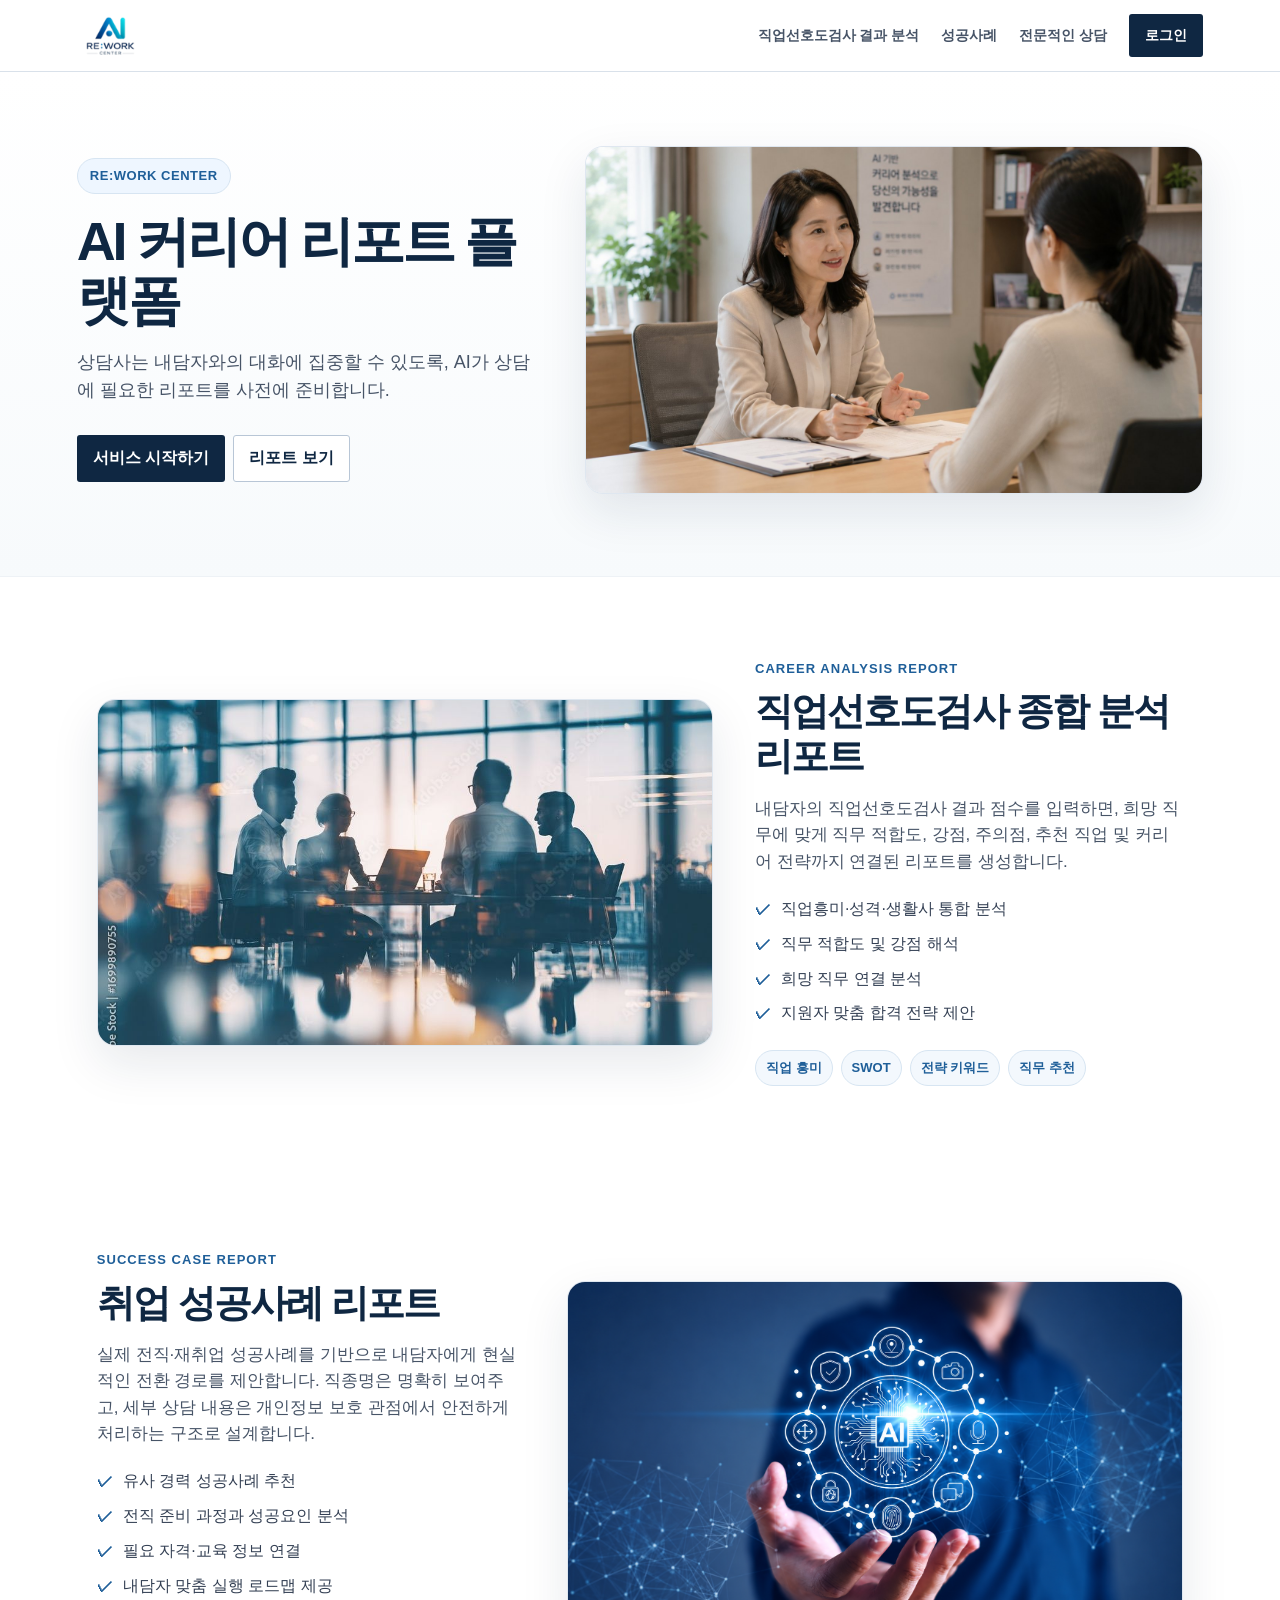
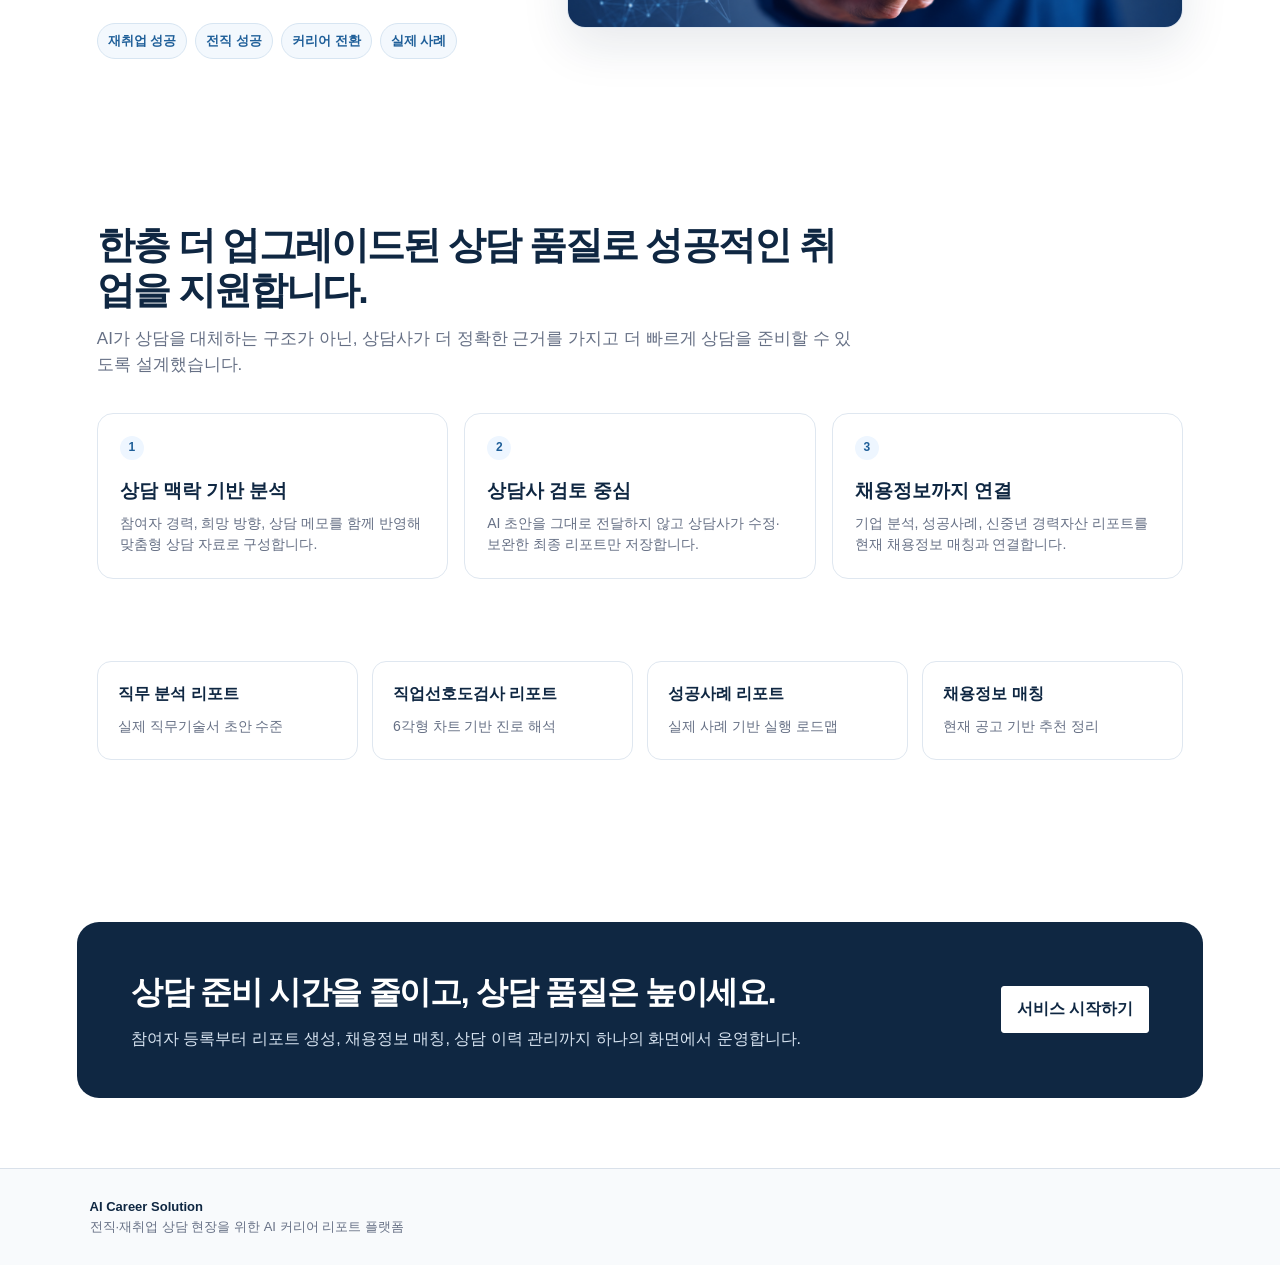
==== commit 1c298317: "Add files via upload" ====
--- a/index.html
+++ b/index.html
@@ -10,9 +10,9 @@
   <div id="app"></div><div id="toast" class="toast"></div>
 <script src="successData.js"></script>
 <script src="contentData.js"></script>
-<script src="landingData.js"></script>
-<script src="mockData.js"></script>
-<script src="geminiPrompt.js"></script>
+<script src="landingpage.js"></script>
+<script src="geminiPromptNoTarget.js"></script>
+<script src="geminiPromptTarget.js"></script>
 <script>
 const STORAGE_KEY='ai_career_report_index_v2';
 const USE_MOCK_DATA = false;
@@ -34,9 +34,9 @@
 function flowCardsHtml(){return (sc('dashboard').flowCards||[]).map(card=>`<div class="module-card"><h3>${escapeHtml(card.title)}</h3><p>${escapeHtml(card.desc)}</p></div>`).join('')}
 function moduleDescription(type){return (sc('modules').moduleDesc||{})[type]||''}
 const state={view:'landing',user:null,active:'dashboard',activeModule:'interest',selectedParticipantId:null,currentReport:null,editMode:false,reportMenuOpen:true,jobResults:[],lastJobQuery:null,history:[],data:{participants:[{id:'session_client',name:'내담자',age:'미저장',status:'검사결과 분석',docStatus:'미저장',target:'',career:'',memo:'',createdAt:today()}],reports:[]}};
-function uid(){return'id_'+Math.random().toString(36).slice(2,10)+Date.now().toString(36)}function today(){return new Date().toISOString().slice(0,10)}function escapeHtml(str=''){return String(str).replace(/[&<>"']/g,m=>({'&':'&amp;','<':'&lt;','>':'&gt;','"':'&quot;',"'":'&#039;'}[m]))}function reportBrandHeader(title='AI Career Solution Report'){return `<div class="report-brand-header"><img src="${BRAND_LOGO}" alt="${BRAND_NAME}" class="report-brand-logo"><div><div class="report-brand-text">${BRAND_SUBTITLE} Report</div><div class="report-brand-name">${escapeHtml(title)}</div></div></div>`}function withReportBrand(html,title='AI Career Solution Report'){if(!html)return html;if(String(html).includes('report-brand-header'))return html;return reportBrandHeader(title)+html}function storageDefaults(){return{participants:[{id:'session_client',name:'내담자',age:'미저장',status:'검사결과 분석',docStatus:'미저장',target:'',career:'',memo:'',createdAt:today()}],reports:[],jobMatches:[],accounts:[]}}
+function uid(){return'id_'+Math.random().toString(36).slice(2,10)+Date.now().toString(36)}function today(){return new Date().toISOString().slice(0,10)}function escapeHtml(str=''){return String(str).replace(/[&<>"']/g,m=>({'&':'&amp;','<':'&lt;','>':'&gt;','"':'&quot;',"'":'&#039;'}[m]))}function normalizeAccountRole(role){const text=String(role||'').trim().toLowerCase();if(['상담사','counselor','user'].includes(text))return'상담사';if(['관리자','admin','administrator'].includes(text))return'관리자';return String(role||'').trim()}function reportBrandHeader(title='AI Career Solution Report'){return `<div class="report-brand-header"><img src="${BRAND_LOGO}" alt="${BRAND_NAME}" class="report-brand-logo"><div><div class="report-brand-text">${BRAND_SUBTITLE} Report</div><div class="report-brand-name">${escapeHtml(title)}</div></div></div>`}function withReportBrand(html,title='AI Career Solution Report'){if(!html)return html;if(String(html).includes('report-brand-header'))return html;return reportBrandHeader(title)+html}function storageDefaults(){return{participants:[{id:'session_client',name:'내담자',age:'미저장',status:'검사결과 분석',docStatus:'미저장',target:'',career:'',memo:'',createdAt:today()}],reports:[],jobMatches:[],accounts:[]}}
 function load(){let saved=null;try{saved=JSON.parse(localStorage.getItem(STORAGE_KEY)||'null')}catch(err){saved=null}state.data=saved&&typeof saved==='object'?{...storageDefaults(),...saved}:storageDefaults();ensureDefaults();state.selectedParticipantId=state.data.participants[0]?.id||'session_client';state.view='landing';persist()}
-function ensureDefaults(){if(!Array.isArray(state.data.participants)||!state.data.participants.length)state.data.participants=storageDefaults().participants;if(!Array.isArray(state.data.reports))state.data.reports=[];if(!Array.isArray(state.data.jobMatches))state.data.jobMatches=[];if(!Array.isArray(state.data.accounts))state.data.accounts=[];if(!state.data.accounts.some(a=>a.role==='관리자'))state.data.accounts.unshift({id:uid(),loginId:'admin',password:'admin123',name:'관리자',role:'관리자',createdAt:today()});if(!state.data.accounts.some(a=>a.role==='상담사'))state.data.accounts.push({id:uid(),loginId:'counselor01',password:'1234',name:'상담사 데모',role:'상담사',createdAt:today()});}
+function ensureDefaults(){if(!Array.isArray(state.data.participants)||!state.data.participants.length)state.data.participants=storageDefaults().participants;if(!Array.isArray(state.data.reports))state.data.reports=[];if(!Array.isArray(state.data.jobMatches))state.data.jobMatches=[];if(!Array.isArray(state.data.accounts))state.data.accounts=[];state.data.accounts.forEach(a=>{a.role=normalizeAccountRole(a.role)});if(!state.data.accounts.some(a=>normalizeAccountRole(a.role)==='관리자'))state.data.accounts.unshift({id:uid(),loginId:'admin',password:'admin123',name:'관리자',role:'관리자',createdAt:today()});if(!state.data.accounts.some(a=>normalizeAccountRole(a.role)==='상담사'))state.data.accounts.push({id:uid(),loginId:'counselor01',password:'1234',name:'상담사 데모',role:'상담사',createdAt:today()});}
 function persist(){localStorage.setItem(STORAGE_KEY,JSON.stringify(state.data));localStorage.setItem('GEMINI_API_KEY',localStorage.getItem('GEMINI_API_KEY')||'')}
 function toast(msg){const el=document.getElementById('toast');el.textContent=msg;el.style.display='block';setTimeout(()=>el.style.display='none',2600)}function getParticipant(){return state.data.participants.find(p=>p.id===state.selectedParticipantId)||state.data.participants[0]||null}function reportTypeName(type){return{company:'기업 분석 리포트',interest:'직업선호도검사 리포트',interview:'상황 면접 시뮬레이션',senior:'신중년 경력자산 리포트',success:'취업 성공 사례',jobAnalysis:'직무분석리포트',jobs:'채용정보 매칭'}[type]||'리포트'}
 
@@ -174,13 +174,13 @@
 }
 function goLogin(){pushHistory();state.view='login';state.user=null;render()}
 function goLanding(){pushHistory();state.user=null;state.view='landing';render()}
-function loginTemplate(){const content=LANDING_CONTENT;const loginId='counselor01';const password='1234';const title='상담사 로그인';const desc='발급받은 상담사 아이디와 비밀번호로 접속합니다.';const demo='상담사: counselor01 / 1234';return `<div class="login-screen"><section class="login-hero"><div class="real-hero-copy"><span class="real-hero-badge">${content.hero.badge}</span><h1>${content.hero.title}</h1><p>${content.hero.description}</p><div class="actions"><button class="btn" onclick="document.getElementById('loginId')?.focus()">${content.buttons.start}</button><a class="btn secondary" href="#" onclick="goLanding();return false">${content.buttons.viewReport}</a></div></div><div class="real-hero-image"><img src="${LANDING_IMAGES.hero}" alt="${content.hero.imageAlt}"></div></section><section class="login-panel"><div class="login-box"><h2>${title}</h2><p>${desc}</p><div class="field"><label>아이디</label><input id="loginId" value="${loginId}" autocomplete="username"></div><div class="field"><label>비밀번호</label><input id="loginPw" type="password" value="${password}" autocomplete="current-password"></div><button class="btn full" onclick="login()">접속하기</button><button class="btn secondary full" onclick="goLanding()" style="margin-top:8px">첫 화면으로 돌아가기</button><div class="demo-info"><strong>시연용 계정</strong><br>${demo}</div></div></section></div>`}function login(){const loginId=document.getElementById('loginId').value.trim();const password=document.getElementById('loginPw').value;const acc=(state.data.accounts||[]).find(a=>a.loginId===loginId&&a.password===password);if(!acc){toast('아이디 또는 비밀번호가 올바르지 않습니다.');return}const expectedRole=APP_ROLE==='admin'?'관리자':'상담사';if(acc.role!==expectedRole){toast(`${expectedRole} 계정으로만 접속할 수 있습니다.`);return}pushHistory();state.user={accountId:acc.id,loginId:acc.loginId,name:acc.name,role:acc.role};state.view='app';state.active=APP_ROLE==='admin'?'admin':'dashboard';if(!state.selectedParticipantId&&state.data.participants[0])state.selectedParticipantId=state.data.participants[0].id;render()}
+function loginTemplate(){const content=LANDING_CONTENT;const demoAcc=(state.data.accounts||[]).find(a=>normalizeAccountRole(a.role)==='상담사')||{loginId:'counselor01',password:'1234'};const loginId=demoAcc.loginId;const password=demoAcc.password;const title='상담사 로그인';const desc='발급받은 상담사 아이디와 비밀번호로 접속합니다.';const demo=`상담사: ${loginId} / ${password}`;return `<div class="login-screen"><section class="login-hero"><div class="real-hero-copy"><span class="real-hero-badge">${content.hero.badge}</span><h1>${content.hero.title}</h1><p>${content.hero.description}</p></div><div class="real-hero-image"><img src="${LANDING_IMAGES.hero}" alt="${content.hero.imageAlt}"></div></section><section class="login-panel"><div class="login-box"><h2>${title}</h2><p>${desc}</p><div class="field"><label>아이디</label><input id="loginId" value="${escapeHtml(loginId)}" autocomplete="username"></div><div class="field"><label>비밀번호</label><input id="loginPw" type="password" value="${escapeHtml(password)}" autocomplete="current-password"></div><button type="button" class="btn full" onclick="login()">접속하기</button><button type="button" class="btn secondary full" onclick="goLanding()" style="margin-top:8px">첫 화면으로 돌아가기</button><div class="demo-info"><strong>시연용 계정</strong><br>${escapeHtml(demo)}</div></div></section></div>`}function login(){const loginId=document.getElementById('loginId').value.trim();const password=document.getElementById('loginPw').value;const acc=(state.data.accounts||[]).find(a=>String(a.loginId||'').trim()===loginId&&String(a.password||'')===password);if(!acc){toast('아이디 또는 비밀번호가 올바르지 않습니다.');return}const expectedRole=APP_ROLE==='admin'?'관리자':'상담사';const actualRole=normalizeAccountRole(acc.role);if(actualRole!==expectedRole){toast(`${expectedRole} 계정으로만 접속할 수 있습니다.`);return}acc.role=actualRole;pushHistory();state.user={accountId:acc.id,loginId:acc.loginId,name:acc.name,role:actualRole};state.view='app';state.active=APP_ROLE==='admin'?'admin':'dashboard';if(!state.selectedParticipantId&&state.data.participants[0])state.selectedParticipantId=state.data.participants[0].id;persist();render()}
 function logout(){pushHistory();state.user=null;state.view='landing';render()}
-function navButton(id,label){return `<button class="${state.active===id?'active':''}" onclick="setSection('${id}')"><span>${label} (준비중)</span><span>›</span></button>`}function subNavButton(module,label){return `<button class="${state.active==='modules'&&state.activeModule===module?'active':''}" onclick="setReportModule('${module}')"><span>${['interest','success'].includes(module)?label:label+' (준비중)'}</span></button>`}function setReportModule(module){if(state.active!=='modules'||state.activeModule!==module)pushHistory();state.active='modules';state.activeModule=module;state.currentReport=null;state.editMode=false;render()}function toggleReportMenu(){state.reportMenuOpen=!state.reportMenuOpen;if(state.reportMenuOpen)state.active='modules';render()}function goDashboard(){if(state.active!=='dashboard')pushHistory();state.active='dashboard';state.activeModule='interest';state.currentReport=null;state.editMode=false;state.reportMenuOpen=false;render()}function shellTemplate(){const sideBrand=`<div class="side-brand" role="button" tabindex="0" aria-label="메인 대시보드로 이동" onclick="goDashboard()" onkeydown="if(event.key==='Enter'||event.key===' '){event.preventDefault();goDashboard()}"><img src="${BRAND_LOGO}" alt="${BRAND_NAME}" class="sidebar-logo"><div class="title">${BRAND_NAME}</div><div class="sub">${BRAND_SUBTITLE}</div><div class="role-badge">${escapeHtml(state.user.name)} · ${escapeHtml(state.user.role)}</div></div>`;if(APP_ROLE==='admin')return `<div class="shell"><aside class="sidebar no-print">${sideBrand}<nav class="nav"><button class="active" onclick="setSection('admin')"><span>관리자 현황</span><span>›</span></button></nav><div style="margin-top:20px;padding:10px"><button class="btn secondary full" onclick="logout()">로그아웃</button></div></aside><main class="main">${adminSection()}</main></div>`;const reportMenuStyle=state.reportMenuOpen?'':'style="display:none"';return `<div class="shell"><aside class="sidebar no-print">${sideBrand}<nav class="nav"><button class="${state.active==='modules'?'active':''}" onclick="toggleReportMenu()"><span>리포트 생성 (Beta)</span><span>${state.reportMenuOpen?'⌃':'⌄'}</span></button><div class="subnav" ${reportMenuStyle}>${subNavButton('interest','직업선호도검사 리포트(Beta)')}${subNavButton('success','취업 성공 사례(Beta)')}${subNavButton('task','직무 분석 리포트')}${subNavButton('interview','상황 면접 시뮬레이션')}</div>${navButton('jobs','채용정보 매칭')}${navButton('account','내 계정')}</nav><div style="margin-top:20px;padding:10px"><button class="btn secondary full" onclick="logout()">로그아웃</button></div></aside><main class="main">${dashboardSection()}${modulesSection()}${jobMatchingSection()}${accountSection()}</main></div>`}function setSection(id){if(state.active!==id)pushHistory();state.active=id;render()}function activateSection(id){document.querySelectorAll('.section').forEach(s=>s.classList.remove('active'));const el=document.getElementById('section-'+id);if(el)el.classList.add('active')}function pageTitle(title,desc,actions=''){const backBtn=state.history&&state.history.length?`<button class="btn secondary" onclick="goBack()">← 뒤로가기</button>`:'';return `<div class="topbar no-print"><div><h2>${title}</h2><p>${desc}</p></div><div class="actions">${backBtn}${actions}</div></div>`}
+function navButton(id,label){return `<button class="${state.active===id?'active':''}" onclick="setSection('${id}')"><span>${label} (준비중)</span><span>›</span></button>`}function subNavButton(module,label){return `<button class="${state.active==='modules'&&state.activeModule===module?'active':''}" onclick="setReportModule('${module}')"><span>${['interest','success'].includes(module)?label:label+' (준비중)'}</span></button>`}function setReportModule(module){if(state.active!=='modules'||state.activeModule!==module)pushHistory();state.active='modules';state.activeModule=module;state.currentReport=null;state.editMode=false;render()}function toggleReportMenu(){state.reportMenuOpen=!state.reportMenuOpen;if(state.reportMenuOpen)state.active='modules';render()}function goDashboard(){if(state.active!=='dashboard')pushHistory();state.active='dashboard';state.activeModule='interest';state.currentReport=null;state.editMode=false;state.reportMenuOpen=false;render()}function activeMainSectionHtml(){if(APP_ROLE==='admin')return adminSection();if(state.active==='modules')return modulesSection();if(state.active==='jobs')return jobMatchingSection();if(state.active==='account')return accountSection();if(state.active==='reports')return reportsSection();return dashboardSection()}function shellTemplate(){const sideBrand=`<div class="side-brand" role="button" tabindex="0" aria-label="메인 대시보드로 이동" onclick="goDashboard()" onkeydown="if(event.key==='Enter'||event.key===' '){event.preventDefault();goDashboard()}"><img src="${BRAND_LOGO}" alt="${BRAND_NAME}" class="sidebar-logo"><div class="title">${BRAND_NAME}</div><div class="sub">${BRAND_SUBTITLE}</div><div class="role-badge">${escapeHtml(state.user.name)} · ${escapeHtml(state.user.role)}</div></div>`;if(APP_ROLE==='admin')return `<div class="shell"><aside class="sidebar no-print">${sideBrand}<nav class="nav"><button class="active" onclick="setSection('admin')"><span>관리자 현황</span><span>›</span></button></nav><div style="margin-top:20px;padding:10px"><button class="btn secondary full" onclick="logout()">로그아웃</button></div></aside><main class="main">${activeMainSectionHtml()}</main></div>`;const reportMenuStyle=state.reportMenuOpen?'':'style="display:none"';return `<div class="shell"><aside class="sidebar no-print">${sideBrand}<nav class="nav"><button class="${state.active==='modules'?'active':''}" onclick="toggleReportMenu()"><span>리포트 생성 (Beta)</span><span>${state.reportMenuOpen?'⌃':'⌄'}</span></button><div class="subnav" ${reportMenuStyle}>${subNavButton('interest','직업선호도검사 리포트(Beta)')}${subNavButton('success','취업 성공 사례(Beta)')}${subNavButton('task','직무 분석 리포트')}${subNavButton('interview','상황 면접 시뮬레이션')}</div>${navButton('jobs','채용정보 매칭')}${navButton('account','내 계정')}</nav><div style="margin-top:20px;padding:10px"><button class="btn secondary full" onclick="logout()">로그아웃</button></div></aside><main class="main">${activeMainSectionHtml()}</main></div>`}function setSection(id){if(state.active!==id)pushHistory();state.active=id;render()}function activateSection(id){document.querySelectorAll('.section').forEach(s=>s.classList.remove('active'));const el=document.getElementById('section-'+id);if(el)el.classList.add('active')}function pageTitle(title,desc,actions=''){const backBtn=state.history&&state.history.length?`<button class="btn secondary" onclick="goBack()">← 뒤로가기</button>`:'';return `<div class="topbar no-print"><div><h2>${title}</h2><p>${desc}</p></div><div class="actions">${backBtn}${actions}</div></div>`}
 function workspaceIcon(name){const icons={intake:'<path d="M7 4h10v4H7z"></path><path d="M6 8h12v12H6z"></path><path d="M9 12h6"></path><path d="M9 16h4"></path>',analyze:'<circle cx="11" cy="11" r="5"></circle><path d="M15 15l4 4"></path><path d="M11 8v6"></path><path d="M8 11h6"></path>',draft:'<path d="M5 4h10l4 4v12H5z"></path><path d="M15 4v4h4"></path><path d="M8 13h8"></path><path d="M8 17h6"></path>',deliver:'<path d="M4 5h16v14H4z"></path><path d="M8 9h8"></path><path d="M8 13h5"></path><path d="M16 16l2 2 3-4"></path>',interest:'<path d="M12 3l8 5v8l-8 5-8-5V8z"></path><path d="M12 7v10"></path><path d="M7.5 10l9 4"></path><path d="M16.5 10l-9 4"></path>',success:'<path d="M4 18V6"></path><path d="M4 18h16"></path><path d="M7 15l3-4 3 2 5-7"></path><path d="M16 6h2v2"></path>',job:'<path d="M8 7V5h8v2"></path><path d="M4 8h16v10H4z"></path><path d="M9 12h6"></path><path d="M12 8v10"></path>',interview:'<path d="M5 6h14v9H8l-3 3z"></path><path d="M9 10h6"></path><path d="M9 13h4"></path>'};return `<svg class="workspace-icon" viewBox="0 0 24 24" fill="none" stroke="currentColor" stroke-width="2" stroke-linecap="round" stroke-linejoin="round" aria-hidden="true">${icons[name]||icons.draft}</svg>`}
 function workflowStep(icon,title,desc){return `<div class="workflow-step"><span class="workflow-icon">${workspaceIcon(icon)}</span><div><strong>${escapeHtml(title)}</strong><span>${escapeHtml(desc)}</span></div></div>`}
 function dashboardQuickCard(module,icon,title,desc){return `<button class="quick-card" onclick="setReportModule('${module}')"><span class="quick-icon">${workspaceIcon(icon)}</span><strong>${escapeHtml(title)}</strong><span>${escapeHtml(desc)}</span></button>`}
-function dashboardSection(){const name=state.user?.name||'상담사';return `<section id="section-dashboard" class="section"><div class="ai-workspace"><div class="workspace-hero"><div><div class="workspace-kicker">RE:WORK AI COUNSELING</div><h1>안녕하세요, ${escapeHtml(name)}님.<br><span class="hero-emphasis">오늘도 AI와 함께 상담 리포트를 빠르게 생성해보세요.</span></h1><p>AI가 초안을 만들고, 상담사가 바로 편집 가능한 리포트로 정리합니다.</p></div><div class="workspace-visual"><div class="workspace-logo-card"><img src="${BRAND_LOGO}" alt="${BRAND_NAME}" class="workspace-logo"><div class="workspace-report-lines"><span></span><span></span><span></span></div></div></div></div><div class="workspace-block"><div class="workspace-head"><div><h3>상담 워크플로우</h3><p>내담자 정보 확인부터 리포트 전달까지 한 화면에서 빠르게 이어갑니다.</p></div></div><div class="workflow-grid">${workflowStep('intake','정보 확인','기본 정보와 상담 메모를 정리합니다.')}${workflowStep('analyze','AI 분석','검사 결과와 경력 조건을 통합합니다.')}${workflowStep('draft','초안 편집','AI 리포트 초안을 상담사가 다듬습니다.')}${workflowStep('deliver','저장·출력','PDF 저장과 인쇄로 전달합니다.')}</div></div><div class="workspace-block"><div class="workspace-head"><div><h3>빠른 실행</h3><p>자주 사용하는 AI 리포트 생성 화면으로 바로 이동합니다.</p></div></div><div class="quick-grid">${dashboardQuickCard('interest','interest','직업선호도검사 리포트','흥미·성격·생활사 검사를 통합 분석하여 진로 방향과 직무 적합성을 제시합니다.')}${dashboardQuickCard('success','success','취업 성공사례','유사한 경력과 조건의 성공사례를 검색하고 맞춤형 인사이트를 제공합니다.')}${dashboardQuickCard('jobAnalysis','job','직무 분석 리포트','희망 직무와 경력을 기반으로 직무 적합성, 필요 역량, 준비 방향을 분석합니다.')}${dashboardQuickCard('interview','interview','상황면접 시뮬레이션','직무별 예상 질문과 모범 답변을 생성하여 면접 준비를 도와드립니다.')}</div></div><div class="workspace-block"><div class="workspace-head"><div><h3>AI 지원 기능</h3><p>생성부터 편집, 출력까지 상담사 업무 흐름에 맞춰 지원합니다.</p></div></div><div class="ai-support-tags"><span class="ai-support-tag">검사 결과 통합 분석</span><span class="ai-support-tag">AI 초안 자동 생성</span><span class="ai-support-tag">상담사 편집 가능</span><span class="ai-support-tag">PDF 저장 및 출력 지원</span></div></div></div></section>`}function recentReportsPanel(){const rows=state.data.reports.slice(0,5).map(r=>`<tr><td>${escapeHtml(r.createdAt)}</td><td>${escapeHtml(r.participantName)}</td><td><span class="pill">${reportTypeName(r.type)}</span></td><td>${escapeHtml(r.title)}</td><td><button class="btn light" onclick="openReport('${r.id}')">열기</button></td></tr>`).join('');return `<div class="panel"><div class="panel-head"><h3>최근 생성 리포트</h3><button class="btn secondary" onclick="setSection('reports')">전체 보기</button></div><div class="panel-body">${rows?`<div class="table-wrap"><table><thead><tr><th>생성일</th><th>참여자</th><th>유형</th><th>제목</th><th>작업</th></tr></thead><tbody>${rows}</tbody></table></div>`:`<div class="empty">아직 생성된 리포트가 없습니다.</div>`}</div></div>`}
+function dashboardSection(){const name=state.user?.name||'상담사';return `<section id="section-dashboard" class="section"><div class="ai-workspace"><div class="workspace-hero"><div><div class="workspace-kicker">RE:WORK AI COUNSELING</div><h1>안녕하세요, ${escapeHtml(name)}님.<br><span class="hero-emphasis">오늘도 AI와 함께 상담 리포트를 빠르게 생성해보세요.</span></h1><p>AI가 초안을 만들고, 상담사가 바로 편집 가능한 리포트로 정리합니다.</p></div><div class="workspace-visual"><div class="workspace-logo-card"><img src="${BRAND_LOGO}" alt="${BRAND_NAME}" class="workspace-logo"><div class="workspace-report-lines"><span></span><span></span><span></span></div></div></div></div><div class="workspace-block"><div class="workspace-head"><div><h3>상담 워크플로우</h3><p>내담자 정보 확인부터 리포트 전달까지 한 화면에서 빠르게 이어갑니다.</p></div></div><div class="workflow-grid">${workflowStep('intake','정보 확인','기본 정보와 상담 메모를 정리합니다.')}${workflowStep('analyze','AI 분석','검사 결과와 경력 조건을 통합합니다.')}${workflowStep('draft','초안 편집','AI 리포트 초안을 상담사가 다듬습니다.')}${workflowStep('deliver','상담 진행','더욱 체계적인 상담 진행을 돕습니다.')}</div></div><div class="workspace-block"><div class="workspace-head"><div><h3>빠른 실행</h3><p>자주 사용하는 AI 리포트 생성 화면으로 바로 이동합니다.</p></div></div><div class="quick-grid">${dashboardQuickCard('interest','interest','직업선호도검사 리포트','흥미·성격·생활사 검사를 통합 분석하여 진로 방향과 직무 적합성을 제시합니다.')}${dashboardQuickCard('success','success','취업 성공사례','유사한 경력과 조건의 성공사례를 검색하고 맞춤형 인사이트를 제공합니다.')}${dashboardQuickCard('jobAnalysis','job','직무 분석 리포트','희망 직무와 경력을 기반으로 직무 적합성, 필요 역량, 준비 방향을 분석합니다.')}${dashboardQuickCard('interview','interview','상황면접 시뮬레이션','직무별 예상 질문과 모범 답변을 생성하여 면접 준비를 도와드립니다.')}</div></div><div class="workspace-block"><div class="workspace-head"><div><h3>AI 지원 기능</h3><p>생성부터 편집, 출력까지 상담사 업무 흐름에 맞춰 지원합니다.</p></div></div><div class="ai-support-tags"><span class="ai-support-tag">검사 결과 통합 분석</span><span class="ai-support-tag">AI 초안 자동 생성</span><span class="ai-support-tag">상담사 편집 가능</span><span class="ai-support-tag">결과 저장 지원</span></div></div></div></section>`}function recentReportsPanel(){const rows=state.data.reports.slice(0,5).map(r=>`<tr><td>${escapeHtml(r.createdAt)}</td><td>${escapeHtml(r.participantName)}</td><td><span class="pill">${reportTypeName(r.type)}</span></td><td>${escapeHtml(r.title)}</td><td><button class="btn light" onclick="openReport('${r.id}')">열기</button></td></tr>`).join('');return `<div class="panel"><div class="panel-head"><h3>최근 생성 리포트</h3><button class="btn secondary" onclick="setSection('reports')">전체 보기</button></div><div class="panel-body">${rows?`<div class="table-wrap"><table><thead><tr><th>생성일</th><th>참여자</th><th>유형</th><th>제목</th><th>작업</th></tr></thead><tbody>${rows}</tbody></table></div>`:`<div class="empty">아직 생성된 리포트가 없습니다.</div>`}</div></div>`}
 function participantsSection(){const rows=state.data.participants.map(p=>{const searchText=`${p.name} ${p.age} ${p.status} ${p.docStatus} ${p.target||''} ${p.career||''}`.toLowerCase();return `<tr data-participant-row="true" data-search="${escapeHtml(searchText)}"><td><strong>${escapeHtml(p.name)}</strong><br><span class="small">${escapeHtml(p.age)} · ${escapeHtml(p.createdAt)}</span></td><td>${escapeHtml(p.status)}</td><td>${escapeHtml(p.docStatus)}</td><td>${escapeHtml(p.target||'-')}</td><td>${escapeHtml(p.career||'-')}</td><td class="actions"><button class="btn light" onclick="selectParticipant('${p.id}')">선택</button><button class="btn secondary" onclick="fillParticipantForm('${p.id}')">수정</button><button class="btn danger" onclick="deleteParticipant('${p.id}')">삭제</button></td></tr>`}).join('');return `<section id="section-participants" class="section">${pageTitle(sc('participants').title,sc('participants').desc)}<div class="panel"><div class="panel-head"><h3>${sc('participants').formTitle}</h3><span class="small">${sc('participants').formDesc}</span></div><div class="panel-body"><input type="hidden" id="participantId"><div class="grid-3"><div class="field"><label>이름</label><input id="pName" placeholder="예: 홍길동"></div><div class="field"><label>연령대</label><select id="pAge"><option>20대</option><option>30대</option><option>40대</option><option>50대</option><option>60대 이상</option></select></div><div class="field"><label>현재 상태</label><select id="pStatus"><option>구직중</option><option>재직중</option><option>퇴직예정</option><option>전직준비</option><option>상담진행중</option></select></div></div><div class="grid-2"><div class="field"><label>서류 상태</label><select id="pDoc"><option>기본정보 미입력</option><option>기본정보 완료</option><option>상담 진행</option><option>리포트 생성 완료</option><option>전달 완료</option></select></div><div class="field"><label>희망 직무/방향</label><input id="pTarget" placeholder="예: 인사총무, 영업관리, 마케팅"></div></div><div class="field"><label>주요 경력</label><textarea id="pCareer" placeholder="참여자의 산업, 직무, 근속기간, 주요 성과를 입력하세요."></textarea></div><div class="field"><label>상담사 메모</label><textarea id="pMemo" placeholder="상담 중 확인한 강점, 제약, 특이사항을 입력하세요."></textarea></div><div class="actions"><button class="btn" onclick="saveParticipant()">새 참여자 등록/저장</button><button class="btn secondary" onclick="resetParticipantForm()">초기화</button></div></div></div><div class="panel"><div class="panel-head"><h3>${sc('participants').listTitle}</h3><input id="participantSearch" oninput="filterParticipants()" placeholder="참여자명, 상태, 희망 직무, 경력으로 검색" style="max-width:360px"></div><div class="panel-body"><div class="table-wrap"><table><thead><tr><th>참여자</th><th>현재 상태</th><th>서류 상태</th><th>희망 직무</th><th>주요 경력</th><th>작업</th></tr></thead><tbody>${rows}</tbody></table></div></div></div></section>`}function saveParticipant(){const id=document.getElementById('participantId').value;const name=document.getElementById('pName').value.trim();if(!name){toast('이름을 입력해주세요.');return}const item={id:id||uid(),name,age:document.getElementById('pAge').value,status:document.getElementById('pStatus').value,docStatus:document.getElementById('pDoc').value,target:document.getElementById('pTarget').value.trim(),career:document.getElementById('pCareer').value.trim(),memo:document.getElementById('pMemo').value.trim(),createdAt:id?(state.data.participants.find(p=>p.id===id)?.createdAt||today()):today()};if(id){const idx=state.data.participants.findIndex(p=>p.id===id);state.data.participants[idx]=item}else{state.data.participants.unshift(item)}state.selectedParticipantId=item.id;persist();toast('참여자 정보가 저장되었습니다.');render()}function fillParticipantForm(id){const p=state.data.participants.find(x=>x.id===id);if(!p)return;setTimeout(()=>{document.getElementById('participantId').value=p.id;document.getElementById('pName').value=p.name;document.getElementById('pAge').value=p.age;document.getElementById('pStatus').value=p.status;document.getElementById('pDoc').value=p.docStatus;document.getElementById('pTarget').value=p.target||'';document.getElementById('pCareer').value=p.career||'';document.getElementById('pMemo').value=p.memo||''},0)}function resetParticipantForm(){['participantId','pName','pTarget','pCareer','pMemo'].forEach(id=>document.getElementById(id).value='');document.getElementById('pAge').value='20대';document.getElementById('pStatus').value='구직중';document.getElementById('pDoc').value='기본정보 미입력'}function deleteParticipant(id){if(!confirm('참여자를 삭제할까요? 관련 리포트는 유지됩니다.'))return;state.data.participants=state.data.participants.filter(p=>p.id!==id);if(state.selectedParticipantId===id)state.selectedParticipantId=state.data.participants[0]?.id||null;persist();toast('삭제되었습니다.');render()}function selectParticipant(id){pushHistory();state.selectedParticipantId=id;persist();state.active='modules';render();toast('참여자가 선택되었습니다.')}
 function filterParticipants(){const q=(document.getElementById('participantSearch')?.value||'').trim().toLowerCase();document.querySelectorAll('[data-participant-row="true"]').forEach(row=>{row.style.display=(row.dataset.search||'').includes(q)?'':'none'})}function participantSelector(){return ''}function moduleCard(id,title,desc){return `<div class="module-card" style="${state.activeModule===id?'border-color:#1f5f99;background:#fbfdff':''}"><h3>${title}</h3><p>${desc}</p><div class="actions"><button class="btn ${state.activeModule===id?'':'secondary'}" onclick="selectModule('${id}')">${state.activeModule===id?'선택됨':'선택'}</button></div></div>`}function selectModule(id){state.activeModule=id;state.currentReport=null;state.editMode=false;render()}function modulesSection(){const p=getParticipant();return `<section id="section-modules" class="section print-target">${pageTitle(reportTypeName(state.activeModule),sc('modules').desc,participantSelector())}${!p?`<div class="notice">${sc('modules').noParticipant}</div>`:''}<div class="notice no-print"><strong>${reportTypeName(state.activeModule)}</strong><br>${moduleDescription(state.activeModule)}</div><div class="report-layout"><div class="panel form-panel no-print">${state.activeModule==='interest'?moduleForm('interest'):`<div class="panel-head"><h3>${reportTypeName(state.activeModule)}</h3></div><div class="panel-body">${moduleForm(state.activeModule)}</div>`}</div><div class="report-output"><div class="report-toolbar"><div><strong>${sc('modules').previewTitle}</strong><br><span class="small">${sc('modules').previewDesc}</span></div><div class="actions"><button class="btn secondary" onclick="toggleEdit()">${state.editMode?'편집 종료':'편집하기'}</button><button class="btn light" onclick="saveCurrentReport()">저장</button><button class="btn light" onclick="printReport()">PDF/인쇄</button><button class="btn light" onclick="downloadReportHtml()">HTML 다운로드</button></div></div><div id="reportContent" class="report-content" contenteditable="${state.editMode?'true':'false'}">${currentReportHtml()}</div></div></div></section>`}
 function interestFieldId(groupKey,label,suffix='score'){return `interest_${groupKey}_${label.replace(/\s+/g,'_')}_${suffix}`}
@@ -196,12 +196,9 @@
 function noTargetPersonalitySummary(personality){if(!hasInterestValues(personality))return null;return{'외향성':noTargetAverageGroup(personality.extraversion),'호감성':noTargetAverageGroup(personality.agreeableness),'성실성':noTargetAverageGroup(personality.conscientiousness),'정서적 불안정성':noTargetAverageGroup(personality.emotionalInstability),'경험에 대한 개방성':noTargetAverageGroup(personality.openness)}}
 function noTargetTopEntries(obj,n=3){return sortedScoreEntries(obj).slice(0,n)}
 function noTargetCodeMap(){return{'현실형':{code:'R',activities:['도구, 장비, 현장을 다루는 활동','눈에 보이는 결과물을 만드는 활동'],fatigue:['추상적 논의만 길게 이어지는 환경'],fields:['시설관리','제조품질','기술지원','안전관리'],jobs:['설비관리 담당자','품질관리원','안전관리 보조','기술지원 담당자','물류운영 관리자']},'탐구형':{code:'I',activities:['자료를 분석하고 원인을 찾는 활동','새로운 지식을 깊게 파고드는 활동'],fatigue:['근거 없이 빠른 결론을 요구하는 환경'],fields:['데이터 분석','조사연구','품질개선','정책분석'],jobs:['데이터 분석가','시장조사 연구원','품질개선 담당자','정책자료 조사원','리서치 어시스턴트']},'예술형':{code:'A',activities:['아이디어를 시각화하거나 표현하는 활동','정해진 방식보다 새 방식을 만드는 활동'],fatigue:['반복 절차만 강하게 요구되는 환경'],fields:['콘텐츠','디자인','브랜딩','문화기획'],jobs:['콘텐츠 기획자','브랜드 마케터','UX 라이터','문화행사 기획자','교육콘텐츠 개발자']},'사회형':{code:'S',activities:['사람을 돕고 설명하는 활동','상대의 변화를 지원하는 활동'],fatigue:['사람과의 의미 있는 접점이 거의 없는 환경'],fields:['상담','교육','고객성공','복지서비스'],jobs:['직업상담사','교육운영 매니저','고객성공 매니저','사회복지 행정담당','전직지원 컨설턴트']},'진취형':{code:'E',activities:['목표를 세우고 사람을 설득하는 활동','성과를 만들기 위해 주도하는 활동'],fatigue:['권한 없이 지시만 수행하는 환경'],fields:['영업기획','사업개발','프로젝트 운영','조직관리'],jobs:['영업관리자','사업개발 매니저','프로젝트 코디네이터','창업지원 매니저','채용 컨설턴트']},'관습형':{code:'C',activities:['자료를 정리하고 기준에 맞게 관리하는 활동','정확성과 절차가 중요한 활동'],fatigue:['규칙이 계속 바뀌고 기준이 모호한 환경'],fields:['행정','회계','문서관리','운영관리'],jobs:['인사총무 담당자','교육행정 담당자','회계사무원','공공사업 운영담당','문서관리 전문가']}}}
-function noTargetJobRecommendations(data){const map=noTargetCodeMap();const top=noTargetTopEntries(data.interestRaw,3).map(([k])=>k);const hasPersonality=hasInterestValues(data.personality);const hasLife=hasInterestValues(data.lifeHistory);const seen=new Set();const jobs=[];top.forEach(code=>{(map[code]?.jobs||[]).forEach(job=>{if(seen.has(job)||jobs.length>=8)return;seen.add(job);jobs.push({job,reason:`${code} 흥미가 상대적으로 높아 ${map[code].activities[0]}에 몰입할 가능성이 있습니다.${hasPersonality?' 입력된 성격검사 결과는 업무 방식 검토에 보조 반영합니다.':''}${hasLife?' 생활사검사 결과는 지속 가능성 판단에 함께 반영합니다.':''}`,strength:map[code].fields.slice(0,2).join(', '),prep:'관련 채용공고 3개 비교, 필요한 자격·도구 확인, 2주 단위 직무 체험 과제 설정'})})});return jobs.slice(0,Math.max(5,Math.min(jobs.length,8)))}
-function generateNoTargetJobInterestReport(p){const data=collectInterestManualData(false,'');const codeMap=noTargetCodeMap();const top=noTargetTopEntries(data.interestRaw,3);const low=sortedScoreEntries(data.interestRaw).slice().reverse().slice(0,2);const topNames=top.map(([k])=>k);const coreCode=top.map(([k])=>codeMap[k]?.code||k).join('');const hasPersonality=hasInterestValues(data.personality);const hasLife=hasInterestValues(data.lifeHistory);const personalitySummary=noTargetPersonalitySummary(data.personality);const subtitle=hasPersonality||hasLife?'희망 직무가 명확하지 않은 내담자를 위한 흥미·성격·생활사 교차검증 리포트':'희망 직무가 명확하지 않은 내담자를 위한 흥미 기반 AI 진로 탐색 리포트';const preferredActivities=topNames.flatMap(k=>codeMap[k]?.activities||[]).slice(0,4);const fatigue=low.map(([k])=>codeMap[k]?.fatigue?.[0]||`${k} 활동 비중이 과도한 환경`).slice(0,2);const fields=topNames.flatMap(k=>codeMap[k]?.fields||[]).slice(0,6);const recommendedJobs=noTargetJobRecommendations(data);const keywords=[...new Set(fields.concat(topNames.map(k=>`${k} 흥미`)))].slice(0,5);const top3=recommendedJobs.slice(0,3).map(x=>x.job);const personalityRows=personalitySummary?Object.fromEntries(Object.entries(personalitySummary).filter(([,v])=>v!==null)):null;const optionalSection=hasPersonality||hasLife?`<h2>6. 선택 검사 기반 추가 분석</h2>${hasPersonality?`<h3>성격검사 기반 보완 해석</h3><ul><li>별로 노력하지 않아도 ${topNames[0]} 활동과 연결된 행동을 안정적으로 수행할 가능성이 있습니다.</li><li>${personalityRows?.성실성>=personalityRows?.외향성?'꼼꼼함, 책임감, 기준 준수에 대한 칭찬을 자주 들었을 가능성이 있습니다.':'소통, 분위기 조성, 빠른 관계 형성에 대한 칭찬을 자주 들었을 가능성이 있습니다.'}</li><li>${keywords.slice(0,3).join(', ')}가 분명한 업무환경에서 몰입하기 쉽습니다.</li><li>입력된 성격 점수와 흥미가 만나는 역할에서 인정받기 쉬운 가능성이 있습니다.</li></ul>`:''}${hasLife?`<h3>생활사검사 기반 보완 해석</h3><ul><li>생활사 점수는 ${topNames[0]} 흥미가 실제 생활 적응방식과 만나는 지점을 확인하는 보조 자료로 볼 수 있습니다.</li><li>상위 생활사 지표는 성장과정에서 익숙하게 사용해 온 적응방식을 보여줄 가능성이 있습니다.</li><li>진로 선택 시 익숙한 패턴만 반복해 새로운 탐색 기회를 좁히지 않는지 점검할 필요가 있습니다.</li></ul>`:''}`:'';const swot={strengths:[`${topNames[0]} 중심의 흥미 기반 강점`,`${preferredActivities[0]}에서 몰입할 가능성`],weaknesses:[`${low[0]?.[0]||'낮은 흥미 영역'} 활동이 많은 직무는 피로감이 누적될 수 있음`,'희망 직무가 아직 명확하지 않아 탐색 기준을 좁히는 과정이 필요'],opportunities:[`${fields.slice(0,3).join(', ')} 분야부터 작게 탐색 가능`,'검사 결과를 바탕으로 직무 경험을 실험하며 선택지를 좁힐 수 있음'],threats:['추천 직업명을 곧바로 확정하지 않으면 좋음','근무환경과 실제 과업을 확인하지 않으면 흥미와 현실 조건이 어긋날 수 있음']};const questions=[`최근 ${preferredActivities[0]}와 비슷한 활동에서 시간 가는 줄 모르고 몰입했던 순간은 언제였나요?`,`주변 사람들이 ${fields[0]}와 관련해 나에게 자주 부탁했던 일은 무엇인가요?`,`특별히 노력하지 않아도 ${topNames[0]} 성향이 드러났던 일은 무엇이었나요?`,`반복적으로 칭찬받았던 행동은 ${topNames[1]||topNames[0]} 흥미와 어떻게 연결되나요?`,`어떤 환경에서 ${fatigue[0]}을 덜 느끼고 나답게 일할 수 있었나요?`,`앞으로 3개월 동안 ${top3[0]||fields[0]} 관련 경험을 작게 실험한다면 무엇부터 해볼 수 있나요?`];const report={...mockNoTargetJobReport,interestSummary:data.interestRaw,personalitySummary:personalityRows,lifeHistorySummary:hasLife?data.lifeHistory:null,interestBasedAnalysis:preferredActivities.join(', '),optionalCrossAnalysis:hasPersonality||hasLife?'선택 검사 입력값을 보조 근거로 반영':'',swot,jobSatisfactionKeywords:keywords,top3SatisfactionJobs:top3,recommendedJobs,aiLifeQuestions:questions};const html=`${(USE_MOCK_DATA||USE_MOCK_AI)?'<div class="notice"><strong>Demo Mock Mode:</strong> 희망 직무 없음 전용 mock 데이터를 사용해 생성되었습니다.</div>':''}<h1>${report.reportTitle}</h1><p class="small">${escapeHtml(subtitle)}</p><h2>1. 참여자 정보</h2><div class="summary-box"><p><strong>내담자명:</strong> ${escapeHtml(data.personalInfo.name||p.name||'내담자')}</p><p><strong>검사일시:</strong> ${escapeHtml(today())}</p><p><strong>컨설턴트:</strong> ${escapeHtml(state.user?.name||'컨설턴트')}</p><p><strong>희망직무 기준:</strong> 희망 직무 없음</p><p><strong>핵심 코드:</strong> ${escapeHtml(coreCode)}</p></div><h2>2. 흥미검사 결과 요약</h2>${noTargetScoreTable(['현실형','탐구형','예술형','사회형','진취형','관습형'],data.interestRaw)}${hasPersonality?`<h2>3. 성격검사 결과</h2>${noTargetScoreTable(['외향성','호감성','성실성','정서적 불안정성','경험에 대한 개방성'],personalityRows)}`:''}${hasLife?`<h2>4. 생활사검사 요약</h2>${noTargetScoreTable(['대인관계지향','독립심','가족친화','야망','학업성취','예술성','운동선호','종교성','직무만족'],data.lifeHistory)}`:''}<h2>5. 흥미 기반 진로 탐색 분석</h2><ul><li><strong>좋아할 가능성이 높은 활동:</strong> ${escapeHtml(preferredActivities.slice(0,2).join(', '))}을 좋아할 가능성이 있습니다.</li><li><strong>몰입 가능 활동:</strong> ${escapeHtml(preferredActivities.slice(2,4).join(', ')||preferredActivities[0])}에서 시간 가는 줄 모르고 몰입할 가능성이 있습니다.</li><li><strong>피로 가능 환경:</strong> ${escapeHtml(fatigue.join(', '))}에서는 피로감을 느낄 수 있습니다.</li><li><strong>잘 맞을 가능성이 높은 직무 방향:</strong> ${escapeHtml(fields.slice(0,4).join(', '))} 방향을 탐색해볼 수 있습니다.</li><li><strong>우선 탐색 분야:</strong> ${escapeHtml(fields.slice(0,5).join(', '))} 분야부터 채용공고와 실제 과업을 확인해볼 수 있습니다.</li></ul>${optionalSection}<h2>7. 개인특성 SWOT 분석</h2><table><tbody><tr><th>Strengths 강점</th><th>Weaknesses 약점</th></tr><tr><td>${escapeHtml(swot.strengths.join(' / '))}</td><td>${escapeHtml(swot.weaknesses.join(' / '))}</td></tr><tr><th>Opportunities 기회</th><th>Threats 위협</th></tr><tr><td>${escapeHtml(swot.opportunities.join(' / '))}</td><td>${escapeHtml(swot.threats.join(' / '))}</td></tr></tbody></table><h2>8. 역량기반 추천직업</h2><table><thead><tr><th>추천직업</th><th>추천 근거</th><th>관련 강점</th><th>준비 방향</th></tr></thead><tbody>${recommendedJobs.map(row=>`<tr><td>${escapeHtml(row.job)}</td><td>${escapeHtml(row.reason)}</td><td>${escapeHtml(row.strength)}</td><td>${escapeHtml(row.prep)}</td></tr>`).join('')}</tbody></table><h2>9. AI 인생질문</h2><table><thead><tr><th>질문</th><th></tr></thead><tbody>${questions.map((q,i)=>`<tr><td>${escapeHtml(q)}</td><td>${escapeHtml(i<3?'흥미가 실제 경험에서 반복된 장면을 찾기 위함':'진로 실험과 의사결정 기준을 구체화하기 위함')}</td><td>${escapeHtml(i<3?'구체적 사례, 당시 감정, 주변 반응을 함께 확인합니다.':'3개월 안에 실행 가능한 작은 과제로 바꿉니다.')}</td></tr>`).join('')}</tbody></table>`;return{title:report.reportTitle,html,participantName:data.personalInfo.name||p.name}}
-function generateNoTargetJobInterestReport(p){const r=mockNoTargetJobReport;const pi=r.participantInfo;const scoreCells=Object.entries(r.interestTest.scores).map(([code,v])=>`<td>${escapeHtml(v.raw)}</td>`).join('');const standardCells=Object.entries(r.interestTest.scores).map(([code,v])=>`<td>${escapeHtml(v.standard)}</td>`).join('');const list=items=>`<ul>${items.map(x=>`<li>${escapeHtml(x)}</li>`).join('')}</ul>`;const swotCell=items=>items.map(x=>escapeHtml(x)).join('<br>');const title='직업선호도검사(L형) 진로 탐색형 분석 리포트';const html=`<div class="notice"><strong>Demo Mock Mode:</strong> 희망 직무 없음 전용 mock 데이터를 기반으로 생성되었습니다. Gemini API는 호출하지 않았습니다.</div><h1>${title}</h1><p class="small">희망 직무가 명확하지 않은 내담자를 위한 흥미·성격·생활사 교차검증 리포트</p><h2>1. 참여자 정보</h2><div class="summary-box"><p><strong>내담자명:</strong> ${escapeHtml(pi.name)}</p><p><strong>검사일시:</strong> ${escapeHtml(pi.testDate)}</p><p><strong>나이:</strong> ${escapeHtml(pi.age)}</p><p><strong>학력:</strong> ${escapeHtml(pi.education)}</p><p><strong>현직업:</strong> ${escapeHtml(pi.currentJob)}</p><p><strong>희망직무 기준:</strong> ${escapeHtml(pi.targetJobStatus)}</p><p><strong>컨설턴트:</strong> ${escapeHtml(pi.consultant||state.user?.name||'')}</p><p><strong>핵심 코드:</strong> ${escapeHtml(pi.coreCode)}</p></div><h2>2. 흥미검사 결과 요약</h2><div class="summary-box"><p><strong>대표 코드:</strong> ${escapeHtml(r.interestTest.representativeCode)}</p><p><strong>형태 분석:</strong> ${escapeHtml(r.interestTest.shapeAnalysis)}</p><p><strong>유형 비유:</strong> ${escapeHtml(r.interestTest.celebrityType)}</p></div><table><thead><tr><th>주요코드</th><th>R</th><th>I</th><th>A</th><th>S</th><th>E</th><th>C</th></tr></thead><tbody><tr><th>원점수</th>${scoreCells}</tr><tr><th>표준점수</th>${standardCells}</tr></tbody></table><h3>흥미 기반 강점</h3>${list(r.interestTest.strengths)}<h3>선호 활동</h3>${list(r.interestTest.preferredActivities)}<h3>피로 가능 활동</h3>${list(r.interestTest.avoidActivities)}<h2>3. 성격검사 결과</h2><p>${escapeHtml(r.personalityTest.summary)}</p><table><thead><tr><th>주요코드</th><th>외향성</th><th>호감성</th><th>성실성</th><th>정서적 불안정성</th><th>경험에 대한 개방성</th></tr></thead><tbody><tr><th>원점수</th><td>${r.personalityTest.scores.extroversion}</td><td>${r.personalityTest.scores.agreeableness}</td><td>${r.personalityTest.scores.conscientiousness}</td><td>${r.personalityTest.scores.emotionalInstability}</td><td>${r.personalityTest.scores.openness}</td></tr></tbody></table><h3>성격 기반 강점</h3>${list(r.personalityTest.strengths)}<h3>자연스럽게 잘할 가능성이 높은 행동</h3>${list(r.personalityTest.naturalBehaviors)}<h3>자주 들었을 가능성이 있는 칭찬</h3>${list(r.personalityTest.praisedFor)}<h3>인정받기 쉬운 업무</h3>${list(r.personalityTest.recognizedWork)}<h2>4. 생활사검사 요약</h2><p>${escapeHtml(r.lifeHistoryTest.summary)}</p><table><thead><tr><th>주요코드</th><th>대인관계</th><th>독립심</th><th>가족친화</th><th>야망</th><th>학업성취</th><th>예술성</th><th>운동선호</th><th>종교성</th><th>직무만족</th></tr></thead><tbody><tr><th>원점수</th><td>${r.lifeHistoryTest.scores.relationship}</td><td>${r.lifeHistoryTest.scores.independence}</td><td>${r.lifeHistoryTest.scores.family}</td><td>${r.lifeHistoryTest.scores.ambition}</td><td>${r.lifeHistoryTest.scores.academicAchievement}</td><td>${r.lifeHistoryTest.scores.artistry}</td><td>${r.lifeHistoryTest.scores.sports}</td><td>${r.lifeHistoryTest.scores.religion}</td><td>${r.lifeHistoryTest.scores.jobSatisfaction}</td></tr></tbody></table><p>${escapeHtml(r.lifeHistoryTest.growthPattern)}</p><h2>5. 흥미 기반 진로 탐색 분석</h2><ul><li>정해진 원칙과 계획에 따라 자료를 기록, 정리, 조직화하는 활동을 좋아할 가능성이 있습니다.</li><li>데이터 분류, 정보 분석, 문헌 및 텍스트 구조화 활동에서 시간 가는 줄 모르고 몰입할 가능성이 있습니다.</li><li>기계기술적 활동이나 명확하지 않고 모호한 과제에서는 피로감을 느낄 수 있습니다.</li><li>HR 데이터, 에듀테크 운영, 심사 및 평가, 총무 및 인사 방향을 탐색해볼 수 있습니다.</li><li>백오피스 전문성, 정부위탁사업 관리, 직업전환 컨설팅 분야를 우선 탐색해볼 수 있습니다.</li></ul><h2>6. 선택 검사 기반 추가 분석</h2><p>성실성, 호감성, 독립심, 학업성취가 관습형 흥미와 결합되어 체계적이고 독립적인 과제 수행에서 강점이 나타날 가능성이 있습니다. 다만 외향성이 낮고 불확실한 환경에서 스트레스 취약성이 보일 수 있어, 대규모 설득이나 감정노동 중심 역할보다는 명확한 기준과 시스템이 있는 역할을 우선 검토하는 편이 적절합니다.</p><h2>7. 개인특성 SWOT 분석</h2><table><tbody><tr><th>Strengths 강점</th><th>Weaknesses 약점</th></tr><tr><td>${swotCell(r.swot.strengths)}</td><td>${swotCell(r.swot.weaknesses)}</td></tr><tr><th>Opportunities 기회</th><th>Threats 위협</th></tr><tr><td>${swotCell(r.swot.opportunities)}</td><td>${swotCell(r.swot.threats)}</td></tr></tbody></table><h2>8. 역량기반 추천직업</h2><table><thead><tr><th>추천직업</th><th>추천 근거</th></tr></thead><tbody>${r.recommendedJobs.map(job=>`<tr><td>${escapeHtml(job.title)}</td><td>${escapeHtml(job.reason)}</td></tr>`).join('')}</tbody></table><h2>9. AI 인생질문</h2><table><thead><tr><th>질문</th><th></thead><tbody>${r.aiLifeQuestions.map((q,i)=>`<tr><td>${escapeHtml(q)}</td></tr>`).join('')}</tbody></table>`;return{title,html,participantName:pi.name}}
-function normalizeNoTargetJobReportData(raw){const r=raw||{};const mock=mockNoTargetJobReport;const personality=r.personalityTest||mock.personalityTest||{};const life=r.lifeHistoryTest||mock.lifeHistoryTest||{};const normalized={reportTitle:r.reportTitle||'직업선호도검사(L형) 진로 탐색형 분석 리포트',participantInfo:{...mock.participantInfo,...(r.participantInfo||{}),targetJobStatus:(r.participantInfo?.targetJobStatus)||'희망 직무 없음'},interestTest:{...mock.interestTest,...(r.interestTest||{}),scores:{...mock.interestTest.scores,...(r.interestTest?.scores||{})}},personalityTest:{...mock.personalityTest,...personality,isProvided:personality.isProvided!==undefined?!!personality.isProvided:!!personality.summary},lifeHistoryTest:{...mock.lifeHistoryTest,...life,isProvided:life.isProvided!==undefined?!!life.isProvided:!!life.summary},integratedAnalysis:r.integratedAnalysis||'',swot:{...mock.swot,...(r.swot||{})},jobFitKeywords:{...mock.jobFitKeywords,...(r.jobFitKeywords||{})},recommendedJobs:Array.isArray(r.recommendedJobs)&&r.recommendedJobs.length?r.recommendedJobs:mock.recommendedJobs,aiLifeQuestions:Array.isArray(r.aiLifeQuestions)&&r.aiLifeQuestions.length?r.aiLifeQuestions:mock.aiLifeQuestions,counselorNotice:r.counselorNotice||'본 리포트는 AI가 분석한 데이터이며 내용에 대한 최종 평가는 전문가에게 있습니다.'};normalized.recommendedJobs=normalized.recommendedJobs.map(job=>({title:job.title||job.job||'',reason:job.reason||'',relatedStrength:job.relatedStrength||job.strength||'검사 결과 기반 강점과 연결',preparation:job.preparation||job.prep||'관련 채용공고 비교와 필요 역량 확인'}));normalized.aiLifeQuestions=normalized.aiLifeQuestions.map(q=>typeof q==='string'?{question:q,intent:'검사 결과와 실제 경험의 연결성을 확인하기 위함',counselorUse:'구체적 사례, 당시 감정, 성과를 함께 확인합니다.'}:{question:q.question||'',intent:q.intent||'검사 결과와 실제 경험의 연결성을 확인하기 위함',counselorUse:q.counselorUse||'상담 장면에서 실행 가능한 탐색 과제로 연결합니다.'});return normalized}
-function renderNoTargetJobReportFromData(report,{mockMode=false}={}){const r=normalizeNoTargetJobReportData(report);const pi=r.participantInfo;const list=items=>`<ul>${(items||[]).map(x=>`<li>${escapeHtml(x)}</li>`).join('')}</ul>`;const swotCell=items=>(items||[]).map(x=>escapeHtml(x)).join('<br>');const score=(obj,key,field='raw')=>escapeHtml(obj?.[key]?.[field]??'');const pScores=r.personalityTest.scores||{};const lScores=r.lifeHistoryTest.scores||{};const showPersonality=!!r.personalityTest.isProvided;const showLife=!!r.lifeHistoryTest.isProvided;const subtitle=showPersonality||showLife?'희망 직무가 명확하지 않은 내담자를 위한 흥미·성격·생활사 교차검증 리포트':'희망 직무가 명확하지 않은 내담자를 위한 흥미 기반 AI 진로 탐색 리포트';return `${mockMode?'<div class="notice"><strong>Demo Mock Mode:</strong> 희망 직무 없음 전용 mock 데이터를 기반으로 생성되었습니다. Gemini API는 호출하지 않았습니다.</div>':''}<h1>${escapeHtml(r.reportTitle)}</h1><p class="small">${escapeHtml(subtitle)}</p><h2>1. 참여자 정보</h2><div class="summary-box"><p><strong>내담자명:</strong> ${escapeHtml(pi.name)}</p><p><strong>검사일시:</strong> ${escapeHtml(pi.testDate)}</p><p><strong>나이:</strong> ${escapeHtml(pi.age)}</p><p><strong>학력:</strong> ${escapeHtml(pi.education)}</p><p><strong>현직업:</strong> ${escapeHtml(pi.currentJob)}</p><p><strong>희망직무 기준:</strong> ${escapeHtml(pi.targetJobStatus)}</p><p><strong>핵심 코드:</strong> ${escapeHtml(pi.coreCode)}</p></div><h2>2. 흥미검사 결과 요약</h2><div class="summary-box"><p><strong>대표 코드:</strong> ${escapeHtml(r.interestTest.representativeCode)}</p><p><strong>형태 분석:</strong> ${escapeHtml(r.interestTest.shapeAnalysis)}</p><p><strong>유형 비유:</strong> ${escapeHtml(r.interestTest.celebrityType)}</p></div><table><thead><tr><th>주요코드</th><th>R</th><th>I</th><th>A</th><th>S</th><th>E</th><th>C</th></tr></thead><tbody><tr><th>원점수</th><td>${score(r.interestTest.scores,'R','raw')}</td><td>${score(r.interestTest.scores,'I','raw')}</td><td>${score(r.interestTest.scores,'A','raw')}</td><td>${score(r.interestTest.scores,'S','raw')}</td><td>${score(r.interestTest.scores,'E','raw')}</td><td>${score(r.interestTest.scores,'C','raw')}</td></tr><tr><th>표준점수</th><td>${score(r.interestTest.scores,'R','standard')}</td><td>${score(r.interestTest.scores,'I','standard')}</td><td>${score(r.interestTest.scores,'A','standard')}</td><td>${score(r.interestTest.scores,'S','standard')}</td><td>${score(r.interestTest.scores,'E','standard')}</td><td>${score(r.interestTest.scores,'C','standard')}</td></tr></tbody></table><h3>흥미 기반 강점</h3>${list(r.interestTest.strengths)}<h3>선호 활동</h3>${list(r.interestTest.preferredActivities)}<h3>피로 가능 활동</h3>${list(r.interestTest.avoidActivities)}${showPersonality?`<h2>3. 성격검사 결과</h2><p>${escapeHtml(r.personalityTest.summary)}</p><table><thead><tr><th>주요코드</th><th>외향성</th><th>호감성</th><th>성실성</th><th>정서적 불안정성</th><th>경험에 대한 개방성</th></tr></thead><tbody><tr><th>원점수</th><td>${escapeHtml(pScores.extroversion??'')}</td><td>${escapeHtml(pScores.agreeableness??'')}</td><td>${escapeHtml(pScores.conscientiousness??'')}</td><td>${escapeHtml(pScores.emotionalInstability??'')}</td><td>${escapeHtml(pScores.openness??'')}</td></tr></tbody></table><h3>성격 기반 강점</h3>${list(r.personalityTest.strengths)}<h3>자연스럽게 잘할 가능성이 높은 행동</h3>${list(r.personalityTest.naturalBehaviors)}<h3>자주 들었을 가능성이 있는 칭찬</h3>${list(r.personalityTest.praisedFor)}<h3>인정받기 쉬운 업무</h3>${list(r.personalityTest.recognizedWork)}`:''}${showLife?`<h2>4. 생활사검사 요약</h2><p>${escapeHtml(r.lifeHistoryTest.summary)}</p><table><thead><tr><th>주요코드</th><th>대인관계</th><th>독립심</th><th>가족친화</th><th>야망</th><th>학업성취</th><th>예술성</th><th>운동선호</th><th>종교성</th><th>직무만족</th></tr></thead><tbody><tr><th>원점수</th><td>${escapeHtml(lScores.relationship??'')}</td><td>${escapeHtml(lScores.independence??'')}</td><td>${escapeHtml(lScores.family??'')}</td><td>${escapeHtml(lScores.ambition??'')}</td><td>${escapeHtml(lScores.academicAchievement??'')}</td><td>${escapeHtml(lScores.artistry??'')}</td><td>${escapeHtml(lScores.sports??'')}</td><td>${escapeHtml(lScores.religion??'')}</td><td>${escapeHtml(lScores.jobSatisfaction??'')}</td></tr></tbody></table><p>${escapeHtml(r.lifeHistoryTest.growthPattern)}</p>`:''}<h2>5. 흥미 기반 진로 탐색 분석</h2><p>${escapeHtml(r.integratedAnalysis||r.interestTest.shapeAnalysis)}</p>${showPersonality||showLife?`<h2>6. 선택 검사 기반 추가 분석</h2><p>${escapeHtml([r.personalityTest.summary,r.lifeHistoryTest.growthPattern].filter(Boolean).join(' '))}</p>`:''}<h2>7. 개인특성 SWOT 분석</h2><table><tbody><tr><th>Strengths 강점</th><th>Weaknesses 약점</th></tr><tr><td>${swotCell(r.swot.strengths)}</td><td>${swotCell(r.swot.weaknesses)}</td></tr><tr><th>Opportunities 기회</th><th>Threats 위협</th></tr><tr><td>${swotCell(r.swot.opportunities)}</td><td>${swotCell(r.swot.threats)}</td></tr></tbody></table><h2>8. 역량기반 추천직업</h2><table><thead><tr><th>추천직업</th><th>추천 근거</th><th>관련 강점</th><th>준비 방향</th></tr></thead><tbody>${(r.recommendedJobs||[]).map(job=>`<tr><td>${escapeHtml(job.title)}</td><td>${escapeHtml(job.reason)}</td><td>${escapeHtml(job.relatedStrength)}</td><td>${escapeHtml(job.preparation)}</td></tr>`).join('')}</tbody></table><h2>9. AI 인생질문</h2><table><thead><tr><th>질문</th><th>질문 의도</th><th>상담사 활용 방법</th></tr></thead><tbody>${(r.aiLifeQuestions||[]).map(q=>`<tr><td>${escapeHtml(q.question)}</td><td>${escapeHtml(q.intent)}</td><td>${escapeHtml(q.counselorUse)}</td></tr>`).join('')}</tbody></table><p class="small">${escapeHtml(r.counselorNotice)}</p>`}
-function noTargetCoverDataUri(){return 'assets/no-target-cover.svg'}
+function noTargetJobRecommendations(data){const map=noTargetCodeMap();const top=noTargetTopEntries(data.interestRaw,3).map(([k])=>k);const hasPersonality=hasInterestValues(data.personality);const hasLife=hasInterestValues(data.lifeHistory);const seen=new Set();const jobs=[];top.forEach(code=>{(map[code]?.jobs||[]).forEach(job=>{if(seen.has(job)||jobs.length>=10)return;seen.add(job);jobs.push({job,reason:`${code} 흥미가 상대적으로 높아 ${map[code].activities[0]}에 몰입할 가능성이 있습니다.${hasPersonality?' 입력된 성격검사 결과는 업무 방식 검토에 보조 반영합니다.':''}${hasLife?' 생활사검사 결과는 지속 가능성 판단에 함께 반영합니다.':''}`,strength:map[code].fields.slice(0,2).join(', '),prep:'관련 채용공고 3개 비교, 필요한 자격·도구 확인, 2주 단위 직무 체험 과제 설정'})})});return jobs.slice(0,10)}
+function noTargetScoresFromInput(input){const codeMap={'현실형':'R','탐구형':'I','예술형':'A','사회형':'S','진취형':'E','관습형':'C',R:'R',I:'I',A:'A',S:'S',E:'E',C:'C'};const scores={R:{raw:'',standard:''},I:{raw:'',standard:''},A:{raw:'',standard:''},S:{raw:'',standard:''},E:{raw:'',standard:''},C:{raw:'',standard:''}};Object.entries(input?.interestRaw||{}).forEach(([key,value])=>{const code=codeMap[key];if(code)scores[code]={raw:value,standard:value}});return scores}
+function normalizeNoTargetJobReportData(raw,input={}){const r=raw||{};const p=input.participant||input.personalInfo||{};const cleanArray=value=>Array.isArray(value)?value.filter(item=>item!==null&&item!==undefined):[];const textFrom=value=>typeof value==='string'?value:(value?.question||value?.text||value?.title||'');const scores=noTargetScoresFromInput(input);const top=sortedScoreEntries(input.interestRaw||{});const coreCode=top.slice(0,2).map(([key])=>({'현실형':'R','탐구형':'I','예술형':'A','사회형':'S','진취형':'E','관습형':'C'}[key]||key)).join('');const personality=r.personalityTest||{};const life=r.lifeHistoryTest||{};const normalized={reportTitle:r.reportTitle||'직업선호도검사(L형) 진로 탐색형 분석 리포트',participantInfo:{name:p.name||'',testDate:p.testDate||today(),age:p.age||'',education:p.education||'',currentJob:p.currentJob||'',targetJobStatus:'희망 직무 없음',coreCode:r.participantInfo?.coreCode||coreCode,recommendedJobGroup:r.participantInfo?.recommendedJobGroup||'',strengthSummary:r.participantInfo?.strengthSummary||''},interestTest:{representativeCode:coreCode,shapeAnalysis:r.interestTest?.shapeAnalysis||'',scores:{...scores,...(r.interestTest?.scores||{})},strengths:cleanArray(r.interestTest?.strengths),preferredActivities:cleanArray(r.interestTest?.preferredActivities),avoidActivities:cleanArray(r.interestTest?.avoidActivities),celebrityType:r.interestTest?.celebrityType||''},personalityTest:{...personality,isProvided:personality.isProvided!==undefined?!!personality.isProvided:!!personality.summary,scores:personality.scores||{}},lifeHistoryTest:{...life,isProvided:life.isProvided!==undefined?!!life.isProvided:!!life.summary,scores:life.scores||{}},integratedAnalysis:r.integratedAnalysis||'',strengthExplorationQuestions:cleanArray(r.strengthExplorationQuestions).map(textFrom).filter(Boolean),swot:{strengths:cleanArray(r.swot?.strengths).map(textFrom).filter(Boolean),weaknesses:cleanArray(r.swot?.weaknesses).map(textFrom).filter(Boolean),opportunities:cleanArray(r.swot?.opportunities).map(textFrom).filter(Boolean),threats:cleanArray(r.swot?.threats).map(textFrom).filter(Boolean)},recommendedJobs:cleanArray(r.recommendedJobs),encouragementSlogans:cleanArray(r.encouragementSlogans).map(textFrom).filter(Boolean),aiLifeQuestions:cleanArray(r.aiLifeQuestions),counselorNotice:r.counselorNotice||'본 리포트는 AI가 분석한 데이터이며 내용에 대한 최종 평가는 전문가에게 있습니다.'};normalized.recommendedJobs=normalized.recommendedJobs.map(job=>{const j=job&&typeof job==='object'?job:{title:String(job||'')};return{title:j.title||j.job||'',reason:j.reason||'',relatedStrength:j.relatedStrength||j.strength||'검사 결과 기반 강점과 연결',preparation:j.preparation||j.prep||'관련 채용공고 비교와 필요 역량 확인'}}).filter(job=>job.title);normalized.aiLifeQuestions=normalized.aiLifeQuestions.map(q=>typeof q==='string'?{question:q,intent:'',counselorUse:''}:{question:q?.question||q?.text||'',intent:q?.intent||'',counselorUse:q?.counselorUse||''}).filter(q=>q.question);return normalized}
 renderNoTargetJobReportFromData=function(report,{mockMode=false}={}){const r=normalizeNoTargetJobReportData(report);const pi=r.participantInfo;const esc=escapeHtml;const list=items=>`<ul>${(items||[]).map(x=>`<li>${esc(x)}</li>`).join('')}</ul>`;const score=(key,field)=>esc(r.interestTest.scores?.[key]?.[field]??'');const pScores=r.personalityTest.scores||{};const lScores=r.lifeHistoryTest.scores||{};const jobs=r.recommendedJobs||[];const integrated=[`관습형 78점과 독립심 80점의 조합은 김소연 내담자가 타인의 지시를 기다리기보다 스스로 기준을 세우고, 자료와 절차를 체계적으로 정리할 때 안정감을 느낄 가능성을 보여줍니다. 현재 직업상담사 경험 안에서도 사람을 직접 설득하는 장면보다 상담 기록, 사업 운영 기준, 사례 데이터 정리처럼 구조가 분명한 과업에서 더 편안함을 느낄 수 있습니다. 따라서 진로 탐색의 첫 기준은 “사람을 돕는 일” 자체보다 “사람과 조직을 돕기 위해 정보를 체계화하는 일”로 잡아볼 수 있습니다.`,`탐구형 61점과 성실성 65점은 단순 반복 행정보다 자료를 읽고 의미를 찾아 정리하는 업무에서 몰입이 생길 가능성을 더해줍니다. 특히 규정, 매뉴얼, 평가 기준, HR 데이터처럼 정답이 완전히 열려 있지는 않지만 분석과 해석이 필요한 자료를 다룰 때 강점을 보일 수 있습니다. 반대로 목표가 자주 바뀌거나 기준이 모호한 환경, 즉흥적 설득과 감정노동이 큰 역할에서는 에너지 소모와 피로감이 커질 수 있어 주의가 필요합니다.`,`진로 방향은 직업상담 경력을 버리는 방식보다 상담 경험을 백오피스 전문성, 데이터 구조화, 교육 및 고용서비스 운영으로 확장하는 방식이 자연스럽게 이어질 수 있습니다. HR 데이터 분석, 전직지원 컨설팅, 에듀테크 운영, 정부위탁사업 PM, 심사평가 업무처럼 사람과 제도를 이해하면서도 명확한 기준과 자료를 다루는 분야를 탐색해볼 수 있습니다. 앞으로는 관심 직무명을 바로 확정하기보다 실제 채용공고의 반복 과업을 비교하며 “정리, 분석, 운영, 평가” 비중이 높은 역할부터 좁혀가는 전략이 적절합니다.`];return `<!-- report-brand-header --><div class="no-target-report"><section class="no-target-cover-page"><img class="no-target-cover-img" src="${noTargetCoverDataUri()}" alt="직업선호도 검사 상담 안내 가이드 표지"></section><section class="no-target-page"><h2>1. 참여자 정보</h2><table class="no-target-info"><tbody><tr><th>내담자명</th><td>${esc(pi.name)}</td><th>검사일시</th><td>${esc(pi.testDate)}</td></tr><tr><th>나이</th><td>${esc(pi.age)}</td><th>학력</th><td>${esc(pi.education)}</td></tr><tr><th>현직업</th><td>${esc(pi.currentJob)}</td><th>희망직무 기준</th><td>${esc(pi.targetJobStatus)}</td></tr><tr><th>핵심 코드</th><td>${esc(String(pi.coreCode||'').replace(/\s*\\(.+\\)/,''))}</td><th>대표 코드</th><td>${esc(r.interestTest.representativeCode)}</td></tr></tbody></table><h2>2. 흥미검사 결과 요약</h2><div class="guide-note"><p><strong>형태 분석:</strong> ${esc(r.interestTest.shapeAnalysis)}</p><p><strong>상담 참고 유형:</strong> ${esc(r.interestTest.celebrityType)}</p></div><table><thead><tr><th>주요코드</th><th>R</th><th>I</th><th>A</th><th>S</th><th>E</th><th>C</th></tr></thead><tbody><tr><th>원점수</th><td>${score('R','raw')}</td><td>${score('I','raw')}</td><td>${score('A','raw')}</td><td>${score('S','raw')}</td><td>${score('E','raw')}</td><td>${score('C','raw')}</td></tr><tr><th>표준점수</th><td>${score('R','standard')}</td><td>${score('I','standard')}</td><td>${score('A','standard')}</td><td>${score('S','standard')}</td><td>${score('E','standard')}</td><td>${score('C','standard')}</td></tr></tbody></table><div class="dense-copy"><p>김소연 내담자의 흥미는 관습형 C가 매우 높고, 탐구형 I가 그 뒤를 받치는 구조로 해석됩니다. 이는 단순히 “사무를 좋아한다”는 뜻을 넘어, 흩어진 자료를 기준에 맞게 정리하고 오류 없이 관리하는 과정에서 안정감과 몰입을 느낄 가능성을 보여줍니다.</p><p>사회형 S는 원점수 기준으로 의미 있게 나타나지만, 주도적인 대면 설득이나 감정노동보다는 상담 기록, 제도 안내, 사례 관리처럼 사람을 돕는 일을 체계와 문서로 뒷받침할 때 더 자연스럽게 발휘될 수 있습니다. 따라서 ‘사람을 직접 이끄는 역할’보다 ‘사람을 돕는 시스템을 정교하게 운영하는 역할’을 우선 탐색해볼 수 있습니다.</p><p>현실형 R과 예술형 A가 낮게 나타난 점은 기계·장비 중심의 현장 업무나 높은 즉흥성을 요구하는 창작 중심 직무에서 피로감을 느낄 수 있음을 시사합니다. 반대로 규정, 데이터, 절차, 평가 기준이 분명한 환경에서는 내담자의 꼼꼼함과 책임감이 직무 만족으로 이어질 가능성이 있습니다.</p></div><div class="detail-grid"><div class="detail-card"><strong>이럴 때 능력을 발휘합니다.</strong>복잡한 정보를 체계로 바꾸고 기준에 맞게 관리하는 상황에서 안정적인 수행 가능성이 있습니다.</div><div class="detail-card"><strong>이럴 때 편안함을 느낍니다.</strong>규칙을 만들거나 따르는 활동, 데이터 분류, 정보 분석에서 더 편안함을 느낄 수 있습니다.</div><div class="detail-card"><strong>이럴 때 에너지 소모가 큽니다.</strong>기계기술적 활동이나 목표와 기준이 모호한 과제에서는 피로감을 느낄 수 있습니다.</div><div class="detail-card"><strong>더 알아보면 좋아요.</strong>HR 데이터, 교육운영, 사업관리, 심사평가처럼 자료와 제도를 함께 다루는 분야를 살펴볼 수 있습니다.</div></div></section><section class="no-target-page"><h2>3. 성격검사 결과</h2><p>${esc(r.personalityTest.summary)}</p><table><thead><tr><th>주요코드</th><th>외향성</th><th>호감성</th><th>성실성</th><th>정서적 불안정성</th><th>경험에 대한 개방성</th></tr></thead><tbody><tr><th>원점수</th><td>${esc(pScores.extroversion??'')}</td><td>${esc(pScores.agreeableness??'')}</td><td>${esc(pScores.conscientiousness??'')}</td><td>${esc(pScores.emotionalInstability??'')}</td><td>${esc(pScores.openness??'')}</td></tr></tbody></table><div class="dense-copy"><p>성실성 65점은 맡은 일을 끝까지 책임지고, 기준과 순서를 지키며 완성도를 높이려는 업무 태도로 이어질 가능성이 있습니다. 특히 책임감 73점과 조직화 능력 68점은 일정, 문서, 자료, 규정이 얽힌 업무를 차분히 정리하는 데 강점으로 작용할 수 있습니다.</p><p>호감성 56점은 타인에 대한 기본적인 신뢰와 수용성이 있음을 보여주지만, 외향성 35점은 많은 사람을 동시에 만나거나 계속 설득해야 하는 상황에서 에너지가 빨리 소진될 수 있음을 시사합니다. 따라서 대면 중심의 전면 역할보다 상담·교육·고용서비스를 뒤에서 설계하고 운영하는 역할이 더 편안할 수 있습니다.</p><p>정서적 불안정성 47점은 평균 범위로 보이지만, 불확실한 환경이나 기준이 자주 바뀌는 조직에서는 스트레스 관리가 필요할 수 있습니다. 김소연 내담자는 자유도가 지나치게 큰 환경보다 목표와 평가 기준이 분명한 곳에서 역량을 안정적으로 인정받을 가능성이 있습니다.</p></div><div class="detail-grid"><div class="detail-card"><strong>타고난 것처럼 자연스러워요.</strong>주어진 일을 책임감 있게 받아들이고, 계획과 순서에 따라 단정하게 조직화하는 행동을 자연스럽게 해낼 가능성이 있습니다.</div><div class="detail-card"><strong>이런 칭찬을 많이 받았어요.</strong>성실하고 책임감이 강하다는 평가, 문서 정리와 계획 수립이 정교하다는 칭찬을 자주 들었을 가능성이 있습니다.</div></div><h2>4. 생활사검사 요약</h2><p>${esc(r.lifeHistoryTest.summary)}</p><table><thead><tr><th>주요코드</th><th>대인관계</th><th>독립심</th><th>가족친화</th><th>야망</th><th>학업성취</th><th>예술성</th><th>운동선호</th><th>종교성</th><th>직무만족</th></tr></thead><tbody><tr><th>원점수</th><td>${esc(lScores.relationship??'')}</td><td>${esc(lScores.independence??'')}</td><td>${esc(lScores.family??'')}</td><td>${esc(lScores.ambition??'')}</td><td>${esc(lScores.academicAchievement??'')}</td><td>${esc(lScores.artistry??'')}</td><td>${esc(lScores.sports??'')}</td><td>${esc(lScores.religion??'')}</td><td>${esc(lScores.jobSatisfaction??'')}</td></tr></tbody></table><div class="dense-copy"><p>독립심 80점은 누군가가 세세하게 지시하지 않아도 스스로 계획을 세우고 과제를 완수하려는 방식이 익숙할 가능성을 보여줍니다. 이는 관습형 78점과 결합될 때, 자기만의 기준과 절차를 만들고 그것을 꾸준히 지켜내는 업무 방식으로 나타날 수 있습니다.</p><p>학업성취 61점은 새로운 지식이나 제도를 학습하고, 이를 문서와 기준으로 정리하는 데 비교적 강한 적응력을 보일 가능성을 더합니다. 따라서 새로운 자격, HR 데이터 도구, 정부사업 운영 기준처럼 학습과 구조화가 함께 필요한 영역을 탐색해볼 수 있습니다.</p><p>${esc(r.lifeHistoryTest.growthPattern)}</p></div></section><section class="no-target-page analysis-copy"><h2>5. 종합 분석 결과</h2>${integrated.map(p=>`<p>${esc(p)}</p>`).join('')}<h2>6. 개인특성 SWOT 분석</h2><div class="swot-grid"><div class="swot-box"><strong>Strengths 강점</strong>${list(r.swot.strengths)}</div><div class="swot-box"><strong>Weaknesses 약점</strong>${list(r.swot.weaknesses)}</div><div class="swot-box"><strong>Opportunities 기회</strong>${list(r.swot.opportunities)}</div><div class="swot-box"><strong>Threats 위협</strong>${list(r.swot.threats)}</div></div></section><section class="no-target-page jobs-page"><h2>7. 역량기반 추천직업</h2><table><thead><tr><th>추천직업</th><th>추천 근거</th><th>준비 방향</th></tr></thead><tbody>${jobs.map(job=>`<tr><td>${esc(job.title)}</td><td>${esc(job.reason)}</td><td>${esc(job.preparation||'관련 채용공고를 비교하고 필요한 역량을 확인합니다.')}</td></tr>`).join('')}</tbody></table></section><section class="no-target-section"><h2>8. AI 인생질문</h2><ol class="question-list">${(r.aiLifeQuestions||[]).slice(0,10).map(q=>`<li>${esc(q.question||q)}</li>`).join('')}</ol></section></div>`}
 noTargetCoverDataUri=function(){return ''}
 const renderNoTargetJobReportWithoutCover=renderNoTargetJobReportFromData;
@@ -210,64 +207,52 @@
   return notice+renderNoTargetJobReportWithoutCover(report,options).replace('<!-- report-brand-header -->','').replace(/<section class="no-target-cover-page">[\s\S]*?<\/section>/,'')
 }
 function collectNoTargetGeminiInputData(p){const data=collectInterestManualData(false,'');return{participant:data.personalInfo,interestRaw:data.interestRaw,personality:data.personality,reliability:data.reliability,lifeHistory:data.lifeHistory,counselorMemo:data.counselorMemo,selectedParticipant:p}}
-function noTargetGeminiSystemInstruction(){return `너는 고용서비스 현장에서 10년 이상 근무한 직업상담사이자 AI 커리어 컨설턴트다. 사용자가 입력한 직업선호도검사(L형) 점수를 분석한다. 이번 분석은 “희망 직무가 없는 내담자”를 위한 진로 탐색형 리포트다. 직업흥미검사는 필수 데이터이며, 성격검사와 생활사검사는 선택 데이터다. 성격검사 또는 생활사검사가 없는 경우에는 해당 항목을 추측해서 만들지 말고, 직업흥미검사 기반으로만 분석한다. 분석 문체는 상담사가 내담자에게 설명할 수 있는 전문적이고 부드러운 문장으로 작성한다. 단정하지 말고 “가능성이 있습니다”, “추정됩니다”, “탐색해볼 수 있습니다”, “주의가 필요합니다” 표현을 사용한다. 검사 결과만으로 직업을 확정하지 말고, 없는 점수를 지어내지 말고, 희망 직무가 있는 것처럼 분석하지 말고, 마크다운과 HTML은 출력하지 마라. 반드시 지정된 JSON Schema로만 출력한다.`}
-function noTargetGeminiUserPrompt(input){return `아래 검사 데이터를 기반으로 “직업선호도검사(L형) 진로 탐색형 분석 리포트”를 생성하라. 직업흥미검사만 있어도 리포트를 완성하고, 성격검사와 생활사검사가 있으면 교차검증 근거에 반영한다. 추천직업은 최소 10개, AI 인생질문은 최소 10개 제시한다. SWOT은 개인특성 기준으로 작성한다. 지정된 JSON Schema의 핵심 분석 항목만 작성하고 별도 전망 섹션이나 추가 적합도 섹션을 만들지 않는다.\n\n[검사 데이터]\n${JSON.stringify(input,null,2)}\n\n[JSON Schema]\n{"reportTitle":"","participantInfo":{"name":"","testDate":"","age":"","education":"","currentJob":"","targetJobStatus":"희망 직무 없음","coreCode":""},"interestTest":{"representativeCode":"","shapeAnalysis":"","scores":{"R":{"raw":0,"standard":0},"I":{"raw":0,"standard":0},"A":{"raw":0,"standard":0},"S":{"raw":0,"standard":0},"E":{"raw":0,"standard":0},"C":{"raw":0,"standard":0}},"strengths":[],"preferredActivities":[],"avoidActivities":[],"celebrityType":""},"personalityTest":{"isProvided":false,"summary":"","scores":{"extroversion":null,"agreeableness":null,"conscientiousness":null,"emotionalInstability":null,"openness":null},"strengths":[],"naturalBehaviors":[],"praisedFor":[],"recognizedWork":[]},"lifeHistoryTest":{"isProvided":false,"summary":"","scores":{"relationship":null,"independence":null,"family":null,"ambition":null,"academicAchievement":null,"artistry":null,"sports":null,"religion":null,"jobSatisfaction":null},"growthPattern":""},"integratedAnalysis":"","swot":{"strengths":[],"weaknesses":[],"opportunities":[],"threats":[]},"jobFitKeywords":{"satisfactionKeywords":[],"fitKeywords":[]},"recommendedJobs":[{"title":"","reason":"","relatedStrength":"","preparation":""}],"aiLifeQuestions":[{"question":"","intent":"","counselorUse":""}],"counselorNotice":"본 리포트는 AI가 분석한 데이터이며 내용에 대한 최종 평가는 전문가에게 있습니다."}`}
-async function requestGeminiNoTargetJobReportData(apiKey,input){if(!apiKey)throw new Error('Gemini API 키를 입력하거나 GEMINI_API_KEY 상수를 설정해주세요.');const model=getGeminiModel('interest');const body={system_instruction:{parts:[{text:noTargetGeminiSystemInstruction()}]},contents:[{role:'user',parts:[{text:noTargetGeminiUserPrompt(input)}]}],generationConfig:{temperature:.12,topP:.65,responseMimeType:'application/json'}};const res=await fetchGeminiWithRetry(`https://generativelanguage.googleapis.com/v1beta/models/${encodeURIComponent(model)}:generateContent?key=${encodeURIComponent(apiKey)}`,{method:'POST',headers:{'Content-Type':'application/json'},body:JSON.stringify(body)});const data=await res.json().catch(()=>({}));if(!res.ok)throw new Error(data?.error?.message||`Gemini API 오류 (${res.status})`);const text=(data?.candidates?.[0]?.content?.parts||[]).map(part=>part.text||'').join('\n').trim();if(!text)throw new Error('Gemini 응답에서 JSON 내용을 찾지 못했습니다.');return normalizeNoTargetJobReportData(parseGeminiJson(text))}
+function noTargetGeminiSystemInstruction(){return GEMINI_NO_TARGET_INTEREST_PROMPT.system()}
+function noTargetGeminiUserPrompt(input){return GEMINI_NO_TARGET_INTEREST_PROMPT.user(input)}
+async function requestGeminiNoTargetJobReportData(apiKey,input){if(!apiKey)throw new Error('Gemini API 키를 입력하거나 GEMINI_API_KEY 상수를 설정해주세요.');const model=getGeminiModel('interest');const body={system_instruction:{parts:[{text:noTargetGeminiSystemInstruction()}]},contents:[{role:'user',parts:[{text:noTargetGeminiUserPrompt(input)}]}],generationConfig:{temperature:.12,topP:.65,responseMimeType:'application/json'}};const res=await fetchGeminiWithRetry(`https://generativelanguage.googleapis.com/v1beta/models/${encodeURIComponent(model)}:generateContent?key=${encodeURIComponent(apiKey)}`,{method:'POST',headers:{'Content-Type':'application/json'},body:JSON.stringify(body)});const data=await res.json().catch(()=>({}));if(!res.ok)throw new Error(data?.error?.message||`Gemini API 오류 (${res.status})`);const text=(data?.candidates?.[0]?.content?.parts||[]).map(part=>part.text||'').join('\n').trim();if(!text)throw new Error('Gemini 응답에서 JSON 내용을 찾지 못했습니다.');return normalizeNoTargetJobReportData(parseGeminiJson(text),input)}
 async function generateNoTargetJobInterestReport(p){
   const btn=document.getElementById('interestButton');
   const oldText=btn?btn.textContent:'';
   if(btn){btn.disabled=true;btn.textContent='리포트 생성 중...'}
   try{
-  const reportData=USE_MOCK_DATA?normalizeNoTargetJobReportData(mockNoTargetJobReport):await requestGeminiNoTargetJobReportData(val('interestApiKey')||GEMINI_API_KEY,collectNoTargetGeminiInputData(p));
+  const noTargetInput=collectNoTargetGeminiInputData(p);
+  const apiKey=val('interestApiKey')||localStorage.getItem('GEMINI_API_KEY')||GEMINI_API_KEY;
+  if(val('interestApiKey'))localStorage.setItem('GEMINI_API_KEY',val('interestApiKey'));
+  const reportData=USE_MOCK_DATA?normalizeNoTargetJobReportData({},noTargetInput):await requestGeminiNoTargetJobReportData(apiKey,noTargetInput);
   const r=reportData;
   const pi=r.participantInfo||{};
   const esc=escapeHtml;
   const saramin=keyword=>`https://www.saramin.co.kr/zf_user/search?searchword=${encodeURIComponent(keyword)}`;
   const title=`${pi.name||p?.name||'내담자'} 직업선호도검사 리포트 (희망 직무 없음)`;
-  const score=(key,field)=>esc(r.interestTest?.scores?.[key]?.[field]??'');
-  const pScores=r.personalityTest?.scores||{};
-  const lScores=r.lifeHistoryTest?.scores||{};
-  const jobs=(r.recommendedJobs||[]).slice(0,10);
+  const jobs=(r.recommendedJobs||[]).slice(0,5);
   const groups=jobs.slice(0,5).map(job=>job.title).filter(Boolean);
-  const groupText=groups.slice(0,3).join(', ');
-  const sloganItems=[
-    '검사 결과는 하나의 정답이 아니라, 나에게 맞는 일의 방식을 찾는 지도입니다.',
-    '체계적으로 정리하고 분석하는 힘은 변화하는 노동시장에서도 오래 남는 경쟁력입니다.',
-    '희망직무가 아직 비어 있다는 것은 더 넓게 탐색할 수 있는 가능성이 열려 있다는 뜻입니다.',
-    '작은 직무 실험을 통해 나에게 맞는 역할을 좁혀가면 충분히 좋은 선택에 도달할 수 있습니다.'
-  ];
+  const groupText=pi.recommendedJobGroup||groups.slice(0,3).join(', ');
+  const sloganItems=(r.encouragementSlogans||[]).slice(0,4);
   const swotCell=items=>(items||[]).map(x=>esc(x)).join('<br>');
   const jobRows=jobs.map((job,i)=>`<tr><td><strong>${i+1}. ${esc(job.title)}</strong></td><td>${esc(job.reason)}</td><td>${esc(job.relatedStrength||'검사 결과 기반 강점과 연결')}</td><td>${esc(job.preparation||'관련 채용공고를 비교하고 필요한 역량을 확인합니다.')}</td><td><a href="${saramin(job.title)}" target="_blank" rel="noopener">사람인 검색</a></td></tr>`).join('');
-  const fitRows=jobs.slice(0,5).map((job,i)=>`<tr><td><strong>${esc(job.title)}</strong></td><td>${esc(i===0?'최우선 탐색군':i<3?'우선 탐색군':'확장 탐색군')}</td><td>${esc(job.reason)}</td><td>${esc(job.preparation||'채용공고 3건 비교, 필요 역량 표시, 2주 단위 직무 경험 과제 설정')}</td></tr>`).join('');
-  const questions=(r.aiLifeQuestions||[]).slice(0,10).map(q=>typeof q==='string'?{question:q}:q);
-  const questionRows=questions.map((q,i)=>`<tr><td>${i+1}</td><td>${esc(q.question||'')}</td></tr>`).join('');
+  const strengthQuestions=(r.strengthExplorationQuestions||[]).slice(0,5);
+  const strengthQuestionText=strengthQuestions.map((q,i)=>`<p><strong>${i+1}. ${esc(typeof q==='string'?q:q?.question||q?.text||'')}</strong></p>`).join('');
+  const questions=(r.aiLifeQuestions||[]).slice(0,10).map(q=>typeof q==='string'?{question:q}:q&&typeof q==='object'?q:{question:String(q||'')});
+  const questionText=questions.map((q,i)=>`<p><strong>${i+1}. ${esc(q.question||'')}</strong></p>`).join('');
+  const paragraphHtml=text=>String(text||'').split(/\n+/).map(x=>x.trim()).filter(Boolean).map(x=>`<p>${esc(x)}</p>`).join('');
   const html=`${USE_MOCK_DATA?'<div class="notice"><strong>Demo Mock Mode:</strong> 희망 직무 없음 전용 mock 데이터를 기반으로 생성되었습니다. Gemini API는 호출하지 않았습니다.</div>':''}
 <h1>${esc(title)}</h1>
 <p class="small">검사 결과 기반 직무탐색 · 진로 탐색형 직무 적합도 분석</p>
 <h2>내담자 정보</h2>
-<div class="summary-box"><p><strong>내담자:</strong> ${esc(pi.name||p?.name||'내담자')}</p><p><strong>검사일시:</strong> ${esc(pi.testDate||today())}</p><p><strong>나이:</strong> ${esc(pi.age||p?.age||'미입력')}</p><p><strong>학력:</strong> ${esc(pi.education||'미입력')}</p><p><strong>현직업:</strong> ${esc(pi.currentJob||'미입력')}</p><p><strong>희망직무 기준:</strong> 검사 결과 기반 직무탐색</p><p><strong>추천 직무군:</strong> ${esc(groupText||'추가 탐색 필요')}</p><p><strong>핵심 코드:</strong> ${esc(pi.coreCode||r.interestTest?.representativeCode||'미입력')}</p></div>
-<h2>직업흥미·성격·생활사 통합 분석</h2>
-<h3>직업흥미검사 결과</h3>
-<div class="summary-box"><p><strong>대표 코드:</strong> ${esc(r.interestTest?.representativeCode||'')}</p><p><strong>형태 분석:</strong> ${esc(r.interestTest?.shapeAnalysis||'')}</p><p><strong>유형 비유:</strong> ${esc(r.interestTest?.celebrityType||'')}</p></div>
-<table><thead><tr><th>주요코드</th><th>R</th><th>I</th><th>A</th><th>S</th><th>E</th><th>C</th></tr></thead><tbody><tr><th>원점수</th><td>${score('R','raw')}</td><td>${score('I','raw')}</td><td>${score('A','raw')}</td><td>${score('S','raw')}</td><td>${score('E','raw')}</td><td>${score('C','raw')}</td></tr><tr><th>표준점수</th><td>${score('R','standard')}</td><td>${score('I','standard')}</td><td>${score('A','standard')}</td><td>${score('S','standard')}</td><td>${score('E','standard')}</td><td>${score('C','standard')}</td></tr></tbody></table>
-<h3>성격검사와 생활사 맥락</h3>
-<p>${esc(r.personalityTest?.summary||'성격검사는 미입력입니다. 입력된 직업흥미검사 결과를 중심으로 탐색합니다.')}</p>
-<table><thead><tr><th>성격 지표</th><th>외향성</th><th>호감성</th><th>성실성</th><th>정서적 불안정성</th><th>경험에 대한 개방성</th></tr></thead><tbody><tr><th>점수</th><td>${esc(pScores.extroversion??'미입력')}</td><td>${esc(pScores.agreeableness??'미입력')}</td><td>${esc(pScores.conscientiousness??'미입력')}</td><td>${esc(pScores.emotionalInstability??'미입력')}</td><td>${esc(pScores.openness??'미입력')}</td></tr></tbody></table>
-<p>${esc(r.lifeHistoryTest?.summary||'생활사검사는 미입력입니다. 생활사 지표는 임의 추정하지 않습니다.')}</p>
-<table><thead><tr><th>생활사 지표</th><th>대인관계</th><th>독립심</th><th>가족친화</th><th>야망</th><th>학업성취</th><th>예술성</th><th>운동선호</th><th>종교성</th><th>직무만족</th></tr></thead><tbody><tr><th>점수</th><td>${esc(lScores.relationship??'미입력')}</td><td>${esc(lScores.independence??'미입력')}</td><td>${esc(lScores.family??'미입력')}</td><td>${esc(lScores.ambition??'미입력')}</td><td>${esc(lScores.academicAchievement??'미입력')}</td><td>${esc(lScores.artistry??'미입력')}</td><td>${esc(lScores.sports??'미입력')}</td><td>${esc(lScores.religion??'미입력')}</td><td>${esc(lScores.jobSatisfaction??'미입력')}</td></tr></tbody></table>
-<h2>검사 결과 기반 추천 직업 10개</h2>
-<table><thead><tr><th>직업</th><th>추천 근거</th><th>관련 강점</th><th>준비 과제</th><th>채용공고</th></tr></thead><tbody>${jobRows}</tbody></table>
-<h2>총평 및 내담자 맞춤형 전략</h2>
-<p>${esc(r.integratedAnalysis||`${pi.name||'내담자'}님은 검사 결과상 명확한 기준, 체계적인 절차, 자료 정리와 분석이 있는 환경에서 안정적으로 역량을 발휘할 가능성이 있습니다. 희망직무를 하나로 확정하기보다 추천 직무군별 실제 채용공고와 업무내용을 비교하며 선택지를 좁히는 전략이 적합합니다.`)}</p>
-<ul><li><strong>1단계:</strong> 추천 직무군별 채용공고를 3개씩 비교해 반복 과업을 표시합니다.</li><li><strong>2단계:</strong> 본인의 기존 경험 중 자료 정리, 상담 기록, 운영, 분석, 보고서 작성 사례를 골라 포트폴리오 문장으로 바꿉니다.</li><li><strong>3단계:</strong> AI 도구, 스프레드시트, 보고서 자동화 등 디지털 보완 역량을 2주 단위로 학습합니다.</li></ul>
-
-<h2>격려 슬로건</h2>
-<ul>${sloganItems.map(item=>`<li>${esc(item)}</li>`).join('')}</ul>
+<div class="summary-box"><p><strong>내담자:</strong> ${esc(pi.name||p?.name||'내담자')}</p><p><strong>나이:</strong> ${esc(pi.age||p?.age||'미입력')}</p><p><strong>학력:</strong> ${esc(pi.education||'미입력')}</p><p><strong>추천 직무군:</strong> ${esc(groupText||'추가 탐색 필요')}</p><p><strong>직업흥미검사 핵심 코드:</strong> ${esc(pi.coreCode||r.interestTest?.representativeCode||'미입력')}</p>${pi.strengthSummary?`<p><strong>한 줄 강점 요약:</strong> ${esc(pi.strengthSummary)}</p>`:''}</div>
+<h2>직업흥미·성격·생활사 분석</h2>
+${paragraphHtml(r.integratedAnalysis||`${pi.name||'내담자'}님은 검사 결과상 명확한 기준, 체계적인 절차, 자료 정리와 분석이 있는 환경에서 안정적으로 역량을 발휘할 가능성이 있습니다. 희망직무를 하나로 확정하기보다 추천 직무군별 실제 채용공고와 업무내용을 비교하며 선택지를 좁히는 전략이 적합합니다.`)}
+<h2>강점 탐색 질문 5가지</h2>
+<div class="question-list">${strengthQuestionText}</div>
+
+${sloganItems.length?`<h2>격려 슬로건</h2><ul>${sloganItems.map(item=>`<li>${esc(item)}</li>`).join('')}</ul>`:''}
 <h2>검사 결과 기반 SWOT 분석</h2>
 <table><thead><tr><th>Strengths 강점</th><th>Weaknesses 보완점</th></tr></thead><tbody><tr><td>${swotCell(r.swot?.strengths)}</td><td>${swotCell(r.swot?.weaknesses)}</td></tr></tbody><thead><tr><th>Opportunities 기회</th><th>Threats 위협</th></tr></thead><tbody><tr><td>${swotCell(r.swot?.opportunities)}</td><td>${swotCell(r.swot?.threats)}</td></tr></tbody></table>
+<h2>검사 결과 기반 추천 직업 5개</h2>
+<table><thead><tr><th>직업</th><th>추천 근거</th><th>관련 강점</th><th>준비 과제</th><th>채용공고</th></tr></thead><tbody>${jobRows}</tbody></table>
 
 <h2>상담사용 코칭 질문 10가지</h2>
-<table><thead><tr><th>No</th><th>질문</th></tr></thead><tbody>${questionRows}</tbody></table>`;
+<div class="question-list">${questionText}</div>`;
   return{title,html,participantName:pi.name||p?.name};
   }finally{if(btn){btn.disabled=false;btn.textContent=oldText||'직업선호도검사 리포트 생성'}}
 }
@@ -290,10 +275,10 @@
   const html=`
 <div class="notice"><strong>Demo Mock Mode:</strong> 이 리포트는 mockdata.pdf 내용을 기반으로 생성되었으며 Gemini API를 호출하지 않았습니다.</div>
 <h2>내담자 정보</h2>
-<div class="summary-box"><p><strong>내담자:</strong> 김소연</p><p><strong>검사일시:</strong> 2026년 03월 16일</p><p><strong>컨설턴트:</strong> 10년차 전문 커리어 컨설턴트</p><p><strong>희망직무 기준:</strong> ${escapeHtml(targetText)}</p><p><strong>핵심 코드:</strong> CS형, 관습형 78점과 사회형 성향을 중심으로 해석</p></div>
+<div class="summary-box"><p><strong>내담자:</strong> 김소연</p><p><strong>검사일시:</strong> 2026년 03월 16일</p><p><strong>컨설턴트:</strong> 10년차 전문 커리어 컨설턴트</p><p><strong>희망직무 기준:</strong> ${escapeHtml(targetText)}</p><p><strong>직업흥미검사 핵심 코드:</strong> CS형, 관습형 78점과 사회형 성향을 중심으로 해석</p></div>
 <h2>격려 슬로건</h2>
 <ul><li>정교한 데이터와 체계적인 설계로 미래의 이정표를 만드는 주인공!</li><li>스스로 입증해 온 압도적 독립심, 흔들리지 않는 커리어의 단단한 버팀목입니다.</li><li>꼼꼼한 성실성과 분석적 통찰력의 융합, 당신의 역량은 조직을 혁신하는 열쇠입니다.</li><li>원칙을 지키는 책임감과 목표를 향한 집념으로 내일의 성공을 확신합니다.</li></ul>
-<h2>희망직무 맞춤형 SWOT 분석</h2>
+<h2>검사 결과 기반 개인특성 SWOT 분석</h2>
 <table><thead><tr><th>Strengths 강점</th><th>Weaknesses 약점</th></tr></thead><tbody><tr><td><strong>탁월한 사무적 성실성과 체계성</strong><br>관습형 78점, 조직화 능력 68점, 책임감 73점이 결합되어 시스템 구축, 기록, 모니터링에 강합니다.<br><strong>주도적 문제해결력</strong><br>독립심 80점과 학업성취 61점이 높아 스스로 지식을 습득하고 과제를 완수하는 힘이 큽니다.</td><td><strong>대인 상호작용 피로도</strong><br>외향성 35점과 대인관계지향 40점이 낮아 불특정 다수 대상 대면 영업, 연속 상담에서는 에너지 소모가 커질 수 있습니다.<br><strong>변화에 대한 신중함</strong><br>개방성 41점, 예술성 22점이 낮아 가이드라인이 모호한 환경에서는 스트레스를 받을 수 있습니다.</td></tr></tbody><thead><tr><th>Opportunities 기회</th><th>Threats 위협</th></tr></thead><tbody><tr><td><strong>AI 전환에 따른 데이터 표준화 수요</strong><br>LLM 학습 데이터 검수, 프롬프트 룰셋, HR 데이터 품질관리처럼 꼼꼼한 검증 역량의 가치가 커집니다.<br><strong>고령화에 따른 전직지원 수요</strong><br>중장년 커리어 재설계와 체계적 로드맵 설계 전문가 수요가 증가합니다.</td><td><strong>단순 반복 사무직의 AI 대체</strong><br>자료 입력, 반복 문서작업은 자동화될 가능성이 큽니다.<br><strong>상담 프로세스의 플랫폼화</strong><br>디지털 도구 활용 역량을 결합하지 않으면 직무 만족과 경쟁력이 낮아질 수 있습니다.</td></tr></tbody></table>
 <h2>흥미·성격·생활사 종합 분석</h2>
 <h3>흥미와 성격의 합치</h3><p>대표 흥미 코드는 CS형입니다. 자료를 체계적으로 기록하고 정리하는 관습형 에너지와 타인을 지원하는 사회형 동기가 함께 나타납니다. 성실성 65점, 책임감 73점, 조직화 능력 68점은 신뢰성 높은 문서화와 기준 기반 업무 수행에 잘 맞습니다.</p>
@@ -305,7 +290,7 @@
 <h2>총평 및 맞춤형 전략</h2>
 <p>김소연 내담자는 높은 주도성과 책임감을 바탕으로 혼란스러운 환경 속에서도 질서와 체계를 찾아내는 분석형 인재입니다. 외향적 에너지는 높지 않지만, 자기 영역에 대한 완성도와 기준 준수 역량은 디지털 전환기 조직에서 희소한 강점입니다.</p>
 <ul><li><strong>전문성의 디지털 고도화:</strong> 일반 행정이나 단순 상담보다 HR 데이터 분석가, AI 기반 교육서비스 기획자처럼 데이터와 기술을 결합하는 방향이 적합합니다.</li><li><strong>독립적 전문영역 확보:</strong> 다수와 지속 소통하는 관리직보다 커리어 설계 가이드라인 수립, HR 웰니스 설계, 교육운영 품질관리 같은 사내 전문위원형 역할이 맞습니다.</li><li><strong>실행 순서:</strong> 데이터 도구 학습, 직무별 채용공고 분석, 포트폴리오형 리포트 작성, 비대면 상담/교육 운영 경험 확보 순으로 진행합니다.</li></ul>
-<h2>역량 기반 추천 직업 10선</h2>
+<h2>역량 기반 추천 직업 5선</h2>
 <table><thead><tr><th>직업</th><th>추천 근거</th><th>준비 과제</th><th>채용공고</th></tr></thead><tbody>${jobRows.map(([job,reason,prep])=>`<tr><td><strong>${escapeHtml(job)}</strong></td><td>${escapeHtml(reason)}</td><td>${escapeHtml(prep)}</td><td><a href="${saramin(job)}" target="_blank" rel="noopener">사람인 검색</a></td></tr>`).join('')}</tbody></table>
 <h2>상담사용 코칭 질문 10가지</h2>
 <ol><li>과거 업무에서 사회형 순간과 관습형 순간 중 어느 쪽이 더 큰 만족감을 주었나요?</li><li>연속 대면 상담이나 다수 응대 상황에서 피로감을 어떻게 관리해 왔나요?</li><li>명확한 목표 아래 혼자 주도적으로 해결하는 환경과 밀착 지시를 받는 환경 중 어느 쪽이 더 편한가요?</li><li>AI 기술 도입 등 디지털 변화가 있었을 때 어떤 감정을 느꼈고 어떻게 적응했나요?</li><li>타인의 비판적 평가나 예상치 못한 실수가 발생했을 때 심리적으로 어느 정도 영향을 받나요?</li><li>직위 상승이나 인센티브보다 안정성과 예측 가능성이 더 중요한 편인가요?</li><li>높은 책임감과 완벽성 때문에 과도한 스트레스를 받거나 일중독 경향을 보인 적이 있나요?</li><li>최근 AI 기술이나 HR 트렌드 중 개인적으로 공부해보고 싶은 분야는 무엇인가요?</li><li>현재 커리어에서 가장 변화를 주고 싶거나 갈증을 느끼는 요소는 무엇인가요?</li><li>5년 후 모습으로 커리어 설계 전문가와 HR 데이터 분석가 중 어느 방향에 더 끌리나요?</li></ol>`;
@@ -313,37 +298,7 @@
 }
 function fileToBase64(file){return new Promise((resolve,reject)=>{const reader=new FileReader();reader.onload=()=>resolve(String(reader.result).split(',')[1]||'');reader.onerror=()=>reject(new Error('파일을 읽을 수 없습니다.'));reader.readAsDataURL(file)})}
 function geminiMimeType(file){const name=(file.name||'').toLowerCase();if(file.type)return file.type;if(name.endsWith('.xlsx'))return'application/vnd.openxmlformats-officedocument.spreadsheetml.sheet';if(name.endsWith('.xls'))return'application/vnd.ms-excel';if(name.endsWith('.csv'))return'text/csv';if(name.endsWith('.tsv'))return'text/tab-separated-values';if(name.endsWith('.docx'))return'application/vnd.openxmlformats-officedocument.wordprocessingml.document';if(name.endsWith('.txt'))return'text/plain';if(name.endsWith('.png'))return'image/png';if(name.endsWith('.jpg')||name.endsWith('.jpeg'))return'image/jpeg';if(name.endsWith('.webp'))return'image/webp';return'application/octet-stream'}
-function getInterestClient(){const hasTarget=val('interestHasTarget')==='yes';const target=hasTarget?val('interestTarget'):'검사 결과 기반 추천 직무';return{id:'session_interest',name:val('interestPersonName')||'내담자',age:val('interestPersonAge')||'미입력',status:'검사결과 분석',docStatus:'직접 입력',target,hasTarget,career:'상담사 직접 입력 검사 결과 기반',memo:val('interestMemo'),createdAt:today()}}function toggleInterestTargetInput(){const wrap=document.getElementById('interestTargetWrap');const input=document.getElementById('interestTarget');const hasTarget=val('interestHasTarget')==='yes';if(wrap)wrap.style.display=hasTarget?'block':'none';if(input&&!hasTarget)input.value=''}function currentReportHtml(){return state.currentReport?.html||emptyReport()}function geminiPromptText(p,target,memo,files,promptItems=JOB_ANALYSIS_PROMPT_ITEMS){const rows=promptItems.map((x,i)=>`${i+1}. ${x.content}${x.note?` / 필수 참고 사항: ${x.note}`:''}`).join('\n');const fileList=files.map(f=>`- ${f.name} (${Math.round(f.size/1024)}KB, ${geminiMimeType(f)})`).join('\n');return `당신은 한국의 커리어 상담사가 사용하는 직무분석리포트 작성 전문가입니다.
-
-아래 내담자 정보와 입력된 검사 결과 자료를 근거로, 상담사가 바로 편집/저장할 수 있는 HTML 리포트를 작성하세요.
-응답은 설명 없이 HTML 조각만 출력하세요. h1, h2, h3, p, ul, li, table, thead, tbody, tr, th, td, strong 태그를 중심으로 사용하고, script/style 태그는 절대 사용하지 마세요.
-
-[내담자 정보]
-- 이름: ${p.name}
-- 연령대: ${p.age}
-- 현재 상태: ${p.status}
-- 희망 직무/방향: ${target}
-${p.targets&&p.targets.length>1?`- 희망 지망 목록: ${p.targets.join(', ')}`:''}
-- 주요 경력: ${p.career||'미입력'}
-- 상담사 메모: ${memo||p.memo||'미입력'}
-
-[검사 결과 자료]
-${fileList}
-
-[prompt.xlsx 기준 출력 항목]
-${rows}
-
-[작성 지침]
-- 직업흥미검사 결과는 원점수를 중심으로 해석하고, 표준점수는 보조 참고용으로만 사용하세요.
-- 검사 결과에 직접 나타난 강점, 흥미, 성격, 생활사 단서를 먼저 근거로 삼으세요.
-- 검사 결과를 임의로 변경하지 마세요. 내담자의 검사 결과를 있는 그대로 반영하세요.
-- 응답 신뢰성 점수도 함께 반영하세요.
-- 희망직무와의 합치도는 점수(100점 만점)로 표현하고, 내담자의 강점과 보완점을 함께 근거 중심으로 자세히 작성하세요.
-- SWOT은 2x2 표로 만드세요.
-- 추천 직업 10개는 직업명, 추천 근거, 준비 과제, 사람인 채용공고 검색 링크를 포함하세요.
-- 사람인 링크는 실제 개별 공고를 확정할 수 없으면 https://www.saramin.co.kr/zf_user/search?searchword=검색어 형식의 유효한 검색 링크로 작성하세요.
-- 마지막에 상담사용 핵심 질문 10가지는 향후 1:1 심층 상담 시 내담자의 내면 동기를 이끌어내고 커리어 돌파구를 찾기 위한 질문 리스트로, 번호 목록이 아닌 ul/li로 제시하세요.
-- 과장하지 말고, 검사 결과에서 확인되지 않은 내용은 '추가 확인 필요'라고 표시하세요.`}
+function getInterestClient(){const hasTarget=val('interestHasTarget')==='yes';const target=hasTarget?val('interestTarget'):'검사 결과 기반 추천 직무';return{id:'session_interest',name:val('interestPersonName')||'내담자',age:val('interestPersonAge')||'미입력',status:'검사결과 분석',docStatus:'직접 입력',target,hasTarget,career:'상담사 직접 입력 검사 결과 기반',memo:val('interestMemo'),createdAt:today()}}function toggleInterestTargetInput(){const wrap=document.getElementById('interestTargetWrap');const input=document.getElementById('interestTarget');const hasTarget=val('interestHasTarget')==='yes';if(wrap)wrap.style.display=hasTarget?'block':'none';if(input&&!hasTarget)input.value=''}function currentReportHtml(){return state.currentReport?.html||emptyReport()}function geminiPromptText(p,target,memo,files,promptItems){const hasTarget=!!String(target||'').trim()&&String(target).trim()!=='검사 결과 기반 추천 직무';const builder=hasTarget?window.GEMINI_TARGET_JOB_ANALYSIS_PROMPT:window.GEMINI_NO_TARGET_JOB_ANALYSIS_PROMPT;if(!builder?.user)throw new Error('직무분석 프롬프트 파일을 찾지 못했습니다.');return builder.user({p,target,memo,files,promptItems,mimeType:geminiMimeType})}
 function cleanGeminiHtml(text){let out=String(text||'').trim().replace(/^```html\s*/i,'').replace(/^```\s*/,'').replace(/```$/,'').trim();if(/<h1|<h2|<table|<ul/i.test(out))return out;const escaped=escapeHtml(out);return escaped.split(/\n{2,}/).map(block=>{const b=block.trim();if(!b)return'';if(/^#{1,3}\s+/.test(b)){const level=Math.min((b.match(/^#+/)||[''])[0].length,3);return`<h${level}>${b.replace(/^#{1,3}\s+/,'')}</h${level}>`}if(/^- /.test(b)){return`<ul>${b.split('\n').filter(Boolean).map(line=>`<li>${line.replace(/^- /,'')}</li>`).join('')}</ul>`}return`<p>${b.replace(/\n/g,'<br>')}</p>`}).join('')}
 function parseGeminiJson(text){let raw=String(text||'').trim().replace(/^```json\s*/i,'').replace(/^```\s*/,'').replace(/```$/,'').trim();try{return JSON.parse(raw)}catch(err){const match=raw.match(/\{[\s\S]*\}/);if(match)return JSON.parse(match[0]);throw err}}
 async function generateGeminiJobAnalysis(p,target){const apiKey=val('geminiApiKey');const model=val('geminiModel')||getGeminiModel('jobAnalysis');const files=Array.from(document.getElementById('jobAnalysisFiles')?.files||[]);const memo=val('jobAnalysisMemo');if(!apiKey)throw new Error('Gemini API 키를 입력해주세요.');if(!files.length)throw new Error('검사 결과 자료를 추가해주세요.');localStorage.setItem('GEMINI_API_KEY',apiKey);const btn=document.getElementById('jobAnalysisButton');const oldText=btn?btn.textContent:'';if(btn){btn.disabled=true;btn.textContent='Gemini 분석 중...'}try{const parts=[{text:geminiPromptText(p,target,memo,files)}];for(const file of files){if(file.size>20*1024*1024)throw new Error(`${file.name} 파일은 20MB 이하만 사용할 수 있습니다.`);parts.push({text:`검사 결과 파일: ${file.name}`});parts.push({inline_data:{mime_type:geminiMimeType(file),data:await fileToBase64(file)}})}const res=await fetch(`https://generativelanguage.googleapis.com/v1beta/models/${encodeURIComponent(model)}:generateContent?key=${encodeURIComponent(apiKey)}`,{method:'POST',headers:{'Content-Type':'application/json'},body:JSON.stringify({contents:[{role:'user',parts}],generationConfig:{temperature:.25,topP:.9}})});const data=await res.json().catch(()=>({}));if(!res.ok){const msg=data?.error?.message||`Gemini API 오류 (${res.status})`;throw new Error(msg)}const text=(data?.candidates?.[0]?.content?.parts||[]).map(part=>part.text||'').join('\n').trim();if(!text)throw new Error('Gemini 응답에서 리포트 내용을 찾지 못했습니다.');return{title:`${p.name} 직무분석리포트`,html:cleanGeminiHtml(text)}}finally{if(btn){btn.disabled=false;btn.textContent=oldText||'직무분석리포트 생성'}}}
@@ -423,6 +378,15 @@
 function changeMyPassword(){const acc=(state.data.accounts||[]).find(a=>a.id===state.user.accountId);if(!acc){toast('계정 정보를 찾을 수 없습니다.');return}const cur=val('currentPw'),next=val('newPw'),next2=val('newPw2');if(acc.password!==cur){toast('현재 비밀번호가 일치하지 않습니다.');return}if(!next||next.length<4){toast('새 비밀번호는 4자 이상으로 입력해주세요.');return}if(next!==next2){toast('새 비밀번호 확인이 일치하지 않습니다.');return}acc.password=next;persist();toast('비밀번호가 변경되었습니다. 다음 로그인부터 새 비밀번호를 사용하세요.');render()}
 const legacyModuleForm=moduleForm;
 moduleForm=function(type){if(type==='interest')return interestManualForm(getParticipant());if(type==='jobAnalysis')return `<div class="empty">직무분석리포트 생성은 현재 화면에서 숨김 처리되어 있습니다.</div>`;return legacyModuleForm(type)}
+const INTEREST_MANUAL_GROUPS=[
+  {key:'interestRaw',title:'1. 직업흥미검사 원점수',items:['현실형','탐구형','예술형','사회형','진취형','관습형']},
+  {key:'extraversion',title:'2-1. 외향성',items:['온정성','사교성','리더십','적극성','긍정성']},
+  {key:'agreeableness',title:'2-2. 호감성',items:['타인신뢰','도덕성','타인배려','수용성','겸손']},
+  {key:'conscientiousness',title:'2-3. 성실성',items:['유능감','조직화능력','책임감','목표지향성','자기통제']},
+  {key:'emotionalInstability',title:'2-4. 정서적 불안정성',items:['불안','분노','우울','자의식','스트레스 취약성']},
+  {key:'openness',title:'2-5. 경험에 대한 개방성',items:['상상력','문화','정서','경험추구','지적호기심']},
+  {key:'lifeHistory',title:'3. 생활사검사 원점수',items:['대인관계','독립심','가족친화','야망','학업성취','예술성','운동선호','종교성','직무만족']}
+];
 function interestCollapse(id,title,body,subtitle='',open=false){return `<div class="interest-accordion"><button type="button" class="interest-accordion-head" onclick="toggleInterestCollapse('${id}')"><span><h3>${escapeHtml(title)}</h3>${subtitle?`<span class="small">${escapeHtml(subtitle)}</span>`:''}</span><span id="${id}Icon" class="interest-toggle">${open?'▾':'▸'}</span></button><div id="${id}" class="interest-accordion-body" style="display:${open?'block':'none'}">${body}</div></div>`}
 function toggleInterestCollapse(id){const body=document.getElementById(id);const icon=document.getElementById(id+'Icon');if(!body)return;const open=body.style.display==='none';body.style.display=open?'block':'none';if(icon)icon.textContent=open?'▾':'▸'}
 function interestNumberFieldValue(groupKey,label,suffix='score',placeholder='점수',value=''){const id=interestFieldId(groupKey,label,suffix);return `<div class="field score-cell"><label>${escapeHtml(label)}</label><input id="${id}" type="number" inputmode="numeric" step="1" value="${escapeHtml(value)}" placeholder="${placeholder}"></div>`}
@@ -439,31 +403,6 @@
 function collectOptionalReliability(){const out={};['사회적 바람직성','부주의성'].forEach(label=>{const score=optionalInterestNumber(interestFieldId('reliability',label,'score'),label);if(score!==null){const criterion=optionalInterestNumber(interestFieldId('reliability',label,'criterion'),label+' 기준점수');out[label]={score,criterion:criterion===null?'제공되지 않음':criterion}}});return hasInterestValues(out)?out:'미입력'}
 function collectInterestManualData(hasTarget,target){const personalInfo={name:requiredInterestText('interestPersonName','이름'),age:requiredInterestText('interestPersonAge','나이'),education:requiredInterestText('interestEducation','학력'),major:optionalInterestText('interestMajor'),certificates:optionalInterestText('interestCerts')};const personalityRaw={extraversion:collectOptionalInterestGroup(INTEREST_MANUAL_GROUPS[1]),agreeableness:collectOptionalInterestGroup(INTEREST_MANUAL_GROUPS[2]),conscientiousness:collectOptionalInterestGroup(INTEREST_MANUAL_GROUPS[3]),emotionalInstability:collectOptionalInterestGroup(INTEREST_MANUAL_GROUPS[4]),openness:collectOptionalInterestGroup(INTEREST_MANUAL_GROUPS[5])};const reliability=collectOptionalReliability();const personality=hasInterestValues(personalityRaw)||hasInterestValues(reliability)?personalityRaw:'미입력';const lifeRaw=collectOptionalInterestGroup(INTEREST_MANUAL_GROUPS[6]);return{inputMethod:'counselor_manual_numeric_input',target:hasTarget?target:'검사 결과 기반 추천 직무',hasTarget,personalInfo,interestRaw:collectInterestGroup(INTEREST_MANUAL_GROUPS[0]),personality,reliability,lifeHistory:hasInterestValues(lifeRaw)?lifeRaw:'미입력',counselorMemo:optionalInterestText('interestMemo'),analysisGuard:'성격검사 또는 생활사검사가 미입력인 경우 해당 결과를 임의로 추정하지 말고 입력된 직업흥미검사와 제공된 자료만 근거로 해석할 것.'}}
 getInterestClient=function(){const hasTarget=val('interestHasTarget')==='yes';const target=hasTarget?val('interestTarget'):'검사 결과 기반 추천 직무';return{id:'session_interest',name:val('interestPersonName')||'내담자',age:val('interestPersonAge')||'미입력',status:'검사결과 분석',docStatus:'직접 입력',target,hasTarget,career:'상담사 직접 입력 검사 결과 기반',memo:val('interestMemo'),createdAt:today()}}
-function manualInterestPromptText(p,target,memo,manualData,hasTarget){const promptItems=(INTEREST_PROMPT_ITEMS||[]).map((item,i)=>`${i+1}. ${item.content||item}${item.note?` / 필수 참고 사항: ${item.note}`:''}`).join('\n');return `당신은 직업선호도검사 리포트 작성 전문가입니다. 상담사가 직접 입력한 아래 확정 데이터를 근거로 HTML 리포트를 작성하세요.
-
-[상담사가 직접 입력한 확정 데이터 JSON]
-${JSON.stringify(manualData,null,2)}
-
-[기존 엑셀 프롬프트 기준]
-${promptItems}
-
-[작성 원칙]
-- 입력 데이터의 지표명과 숫자는 확정값입니다. 임의로 변경하거나 추가하지 마세요.
-- 상담사가 직접 숫자로 입력한 데이터입니다.
-- 리포트 맨 앞에 내담자 인적사항을 간단히 제시하세요. 이름, 나이, 학력은 반드시 포함하고 선택 입력값도 있으면 반영하세요.
-- "검사 결과 요약"이라는 제목의 섹션은 만들지 마세요.
-- 직업흥미검사 결과는 interestRaw의 원점수를 기준으로 해석하세요. 표준점수라는 표현으로 바꾸지 마세요.
-- 성격검사, 응답 신뢰성, 생활사검사는 선택 입력입니다. 값이 "미입력" 또는 "제공되지 않음"이면 해당 검사 결과를 임의로 추정하지 말고 미제공 자료로 명시하세요.
-- 입력된 자료를 기준으로만 해석하세요. 미입력된 성격검사나 생활사검사 결과를 직업흥미검사 점수로부터 추론하거나 보완하지 마세요.
-- 생활사검사가 입력된 경우에만 지표와 점수를 표에 표시하고, 지표와 점수를 절대 섞지 마세요.
-- 응답 신뢰성은 점수가 입력된 경우에만 기준점수와 비교해 해석하고, 신뢰도 주의가 필요한 경우 리포트 해석의 제한점으로 명시하세요.
-- ${hasTarget?'희망 직무 '+target+'와의 합치도, 강점, 보완점, 실행 과제를 제시하세요.':'특정 희망 직무가 없으므로 검사 결과 기반 추천 직무와 근거, 실행 과제를 제시하세요.'}
-- 상담사용 핵심 질문 10가지는 향후 1:1 심층 상담에서 내담자의 내면 동기를 이끌어내고 커리어 돌파구를 찾기 위해 던질 질문으로 작성하세요.
-- 출력은 h1, h2, h3, p, ul, li, table 태그 중심의 본문 HTML만 작성하세요. markdown 코드블록은 쓰지 마세요.
-
-[상담사 추가 메모]
-${memo||'없음'}`
-}
 function geminiInterestModelCandidates(){const primary=getGeminiModel('interest');return Array.from(new Set([primary,'gemini-2.0-flash','gemini-2.5-flash'].filter(Boolean)))}
 const GEMINI_TEMPORARY_ERROR_MESSAGE='AI 서버가 일시적으로 혼잡합니다.\n잠시 후 다시 시도해 주세요.';
 const GEMINI_RATE_LIMIT_ERROR_MESSAGE='AI 사용량이 일시적으로 많습니다. 잠시 후 다시 시도해 주세요.';
@@ -471,20 +410,33 @@
 function isGeminiRetryableError(err){const msg=String(err?.message||err||'').toLowerCase();return err?.status===503||err?.isNetworkError||err instanceof TypeError||msg.includes('failed to fetch')||msg.includes('network')}
 async function fetchGeminiWithRetry(url,options){const delays=[5000,10000,20000];let lastErr=null;for(let attempt=0;attempt<=delays.length;attempt++){try{const res=await fetch(url,options);if(res.status===429){console.error('Gemini API 사용량 제한 오류:',await res.clone().json().catch(()=>({status:res.status,statusText:res.statusText})));const friendly=new Error(GEMINI_RATE_LIMIT_ERROR_MESSAGE);friendly.status=429;friendly.isGeminiRateLimit=true;throw friendly}if(res.status===503){const err=new Error(`Gemini API 오류 (${res.status})`);err.status=res.status;throw err}return res}catch(err){lastErr=err;if(err instanceof TypeError)err.isNetworkError=true;console.error('Gemini API 호출 오류:',err);if(err?.isGeminiRateLimit)throw err;if(!isGeminiRetryableError(err)||attempt===delays.length){if(isGeminiRetryableError(err)){const friendly=new Error(GEMINI_TEMPORARY_ERROR_MESSAGE);friendly.cause=lastErr;friendly.isGeminiTemporaryFailure=true;throw friendly}throw err}await wait(delays[attempt])}}}
 function isGeminiTemporaryBusy(err){const msg=String(err?.message||err||'').toLowerCase();return msg.includes('high demand')||msg.includes('overloaded')||msg.includes('try again later')||msg.includes('resource_exhausted')||msg.includes('unavailable')||msg.includes('503')}
-async function requestGeminiInterestReport(apiKey,model,parts){const res=await fetchGeminiWithRetry(`https://generativelanguage.googleapis.com/v1beta/models/${encodeURIComponent(model)}:generateContent?key=${encodeURIComponent(apiKey)}`,{method:'POST',headers:{'Content-Type':'application/json'},body:JSON.stringify({contents:[{role:'user',parts}],generationConfig:{temperature:.12,topP:.65}})});const data=await res.json().catch(()=>({}));if(!res.ok){const msg=data?.error?.message||`Gemini API 오류 (${res.status})`;const err=new Error(msg);err.status=res.status;throw err}const text=(data?.candidates?.[0]?.content?.parts||[]).map(part=>part.text||'').join('\n').trim();if(!text)throw new Error('Gemini 응답에서 리포트 내용을 찾지 못했습니다.');return text}
-generateGeminiInterestReport=async function(p,target,hasTarget){const apiKey=val('interestApiKey');const memo=val('interestMemo');if(!apiKey)throw new Error('Gemini API 키를 입력해주세요.');const manualData=collectInterestManualData(hasTarget,target);localStorage.setItem('GEMINI_API_KEY',apiKey);const btn=document.getElementById('interestButton');const oldText=btn?btn.textContent:'';if(btn){btn.disabled=true;btn.textContent='리포트 생성 중...'}try{const parts=[{text:manualInterestPromptText(p,target,memo,manualData,hasTarget)}];let lastErr=null;for(const model of geminiInterestModelCandidates()){try{if(btn)btn.textContent='리포트 생성 중...';const text=await requestGeminiInterestReport(apiKey,model,parts);return{title:`${manualData.personalInfo.name} 직업선호도검사 리포트`,html:cleanGeminiHtml(text),participantName:manualData.personalInfo.name}}catch(err){lastErr=err;if(!isGeminiTemporaryBusy(err))throw err}}throw new Error('현재 Gemini 모델 사용량이 많아 리포트를 생성하지 못했습니다. 자동으로 다른 모델까지 재시도했지만 모두 혼잡합니다. 잠시 후 다시 시도해주세요.')}finally{if(btn){btn.disabled=false;btn.textContent=oldText||'직업선호도검사 리포트 생성'}}}
 function sortedScoreEntries(obj){return Object.entries(obj||{}).sort((a,b)=>Number(b[1])-Number(a[1]))}
-function scorePhrase(entries,n=2){return entries.slice(0,n).map(([k,v])=>`${escapeHtml(k)} ${escapeHtml(v)}점`).join(', ')}
-function personalInfoHtml(data){const p=data.personalInfo;const fields=[['이름',p.name],['나이',p.age],['학력',p.education],['전공',p.major],['결혼',p.marriage],['생활수준',p.livingLevel],['현직업',p.currentJob],['직위',p.position],['근무연수',p.workYears],['회사변경횟수',p.companyChanges],['직업변경횟수',p.jobChanges],['자격증',p.certificates]].filter(([,v])=>String(v||'').trim());return `<div class="summary-box">${fields.map(([k,v])=>`<p><strong>${escapeHtml(k)}:</strong> ${escapeHtml(v)}</p>`).join('')}</div>`}
-function localInterestFacts(data){const interest=sortedScoreEntries(data.interestRaw);const life=hasInterestValues(data.lifeHistory)?sortedScoreEntries(data.lifeHistory):[];const rel=hasInterestValues(data.reliability)?data.reliability:{};const relNotes=Object.entries(rel).map(([k,v])=>`${k} ${v.score}점${v.criterion==='제공되지 않음'?' / 기준 제공되지 않음':' / 기준 '+v.criterion+'점'}`).join(', ')||'미입력';return{interestTop:scorePhrase(interest,3),interestLow:scorePhrase(interest.slice().reverse(),2),lifeTop:life.length?scorePhrase(life,3):'미입력',lifeLow:life.length?scorePhrase(life.slice().reverse(),2):'미입력',reliability:relNotes}}
-function localInterestFallbackSections(data,hasTarget,target){const f=localInterestFacts(data);const hasPersonality=hasInterestValues(data.personality);const hasLife=hasInterestValues(data.lifeHistory);const hasReliability=hasInterestValues(data.reliability);const relCautions=hasReliability?Object.entries(data.reliability).filter(([,v])=>v.criterion!=='제공되지 않음'&&Number(v.score)>=Number(v.criterion)).map(([k])=>k):[];const personalityNote=hasPersonality?'성격검사 결과는 직업흥미 점수를 단독으로 해석하지 않도록 보완하는 자료입니다. 입력된 성격 세부 점수만 사용해 선호 활동이 실제 일하는 방식과 맞는지 점검해야 합니다.':'성격검사 결과는 미입력입니다. 따라서 성격 특성을 임의로 추정하지 않고, 직업흥미검사 원점수와 인적사항, 상담사 메모에 근거해 해석합니다.';const lifeText=hasLife?`<p>생활사검사에서 상대적으로 높은 지표는 ${f.lifeTop}이고, 낮은 지표는 ${f.lifeLow}입니다. 이 결과는 직업흥미와 별개로 내담자가 오래 버틸 수 있는 환경, 관계 방식, 성취 동기를 파악하는 데 활용합니다.</p><p>${hasTarget?`희망 직무인 ${escapeHtml(target)}는 흥미 원점수의 상위 영역과 입력된 생활사 상위 지표가 실제 업무 장면에서 만나는지를 중심으로 검토해야 합니다.`:'희망 직무가 없으므로 상위 흥미 영역과 입력된 생활사 상위 지표가 동시에 살아나는 직무군을 우선 탐색하는 것이 좋습니다.'}</p>`:`<p>생활사검사 결과는 미입력입니다. 가족, 경제, 대인관계, 성취경험 등 생활사 지표는 추정하지 않고, 직업흥미검사 원점수에서 확인되는 선호 활동을 중심으로 1차 진로 가설을 세웁니다.</p><p>${hasTarget?`희망 직무인 ${escapeHtml(target)}와의 적합도는 입력된 흥미 원점수와 상담사 메모를 기준으로만 검토합니다.`:'희망 직무가 없으므로 입력된 흥미 원점수에서 출발해 상담 과정에서 생활 조건과 지속 가능성을 추가 확인합니다.'}</p>`;return{interest:`<h2>직업흥미${hasPersonality?'와 성격':' 중심'} 해석</h2><p>직업흥미 원점수에서 상대적으로 높은 영역은 ${f.interestTop}입니다. 이 조합은 내담자가 어떤 활동에 자연스럽게 에너지를 쓰는지 확인하는 출발점으로 볼 수 있습니다. 낮은 영역은 ${f.interestLow}이므로, 해당 활동을 무조건 배제하기보다 실제 직무 안에서 차지하는 비중을 확인하는 방식이 적절합니다.</p><p>${personalityNote}</p>`,life:`<h2>생활사와 커리어 맥락 분석</h2>${lifeText}`,questions:`<h2>상담사용 핵심 질문 10가지</h2><ol><li>최근 일이나 활동 중 시간이 가장 빨리 지나갔다고 느낀 순간은 언제였나요?</li><li>반대로 에너지가 빠르게 소진된 업무나 관계 장면은 무엇이었나요?</li><li>상위 흥미 영역이 실제 직업 선택에서 얼마나 중요하다고 느끼나요?</li><li>현재 삶의 조건에서 절대 포기하기 어려운 근무 조건은 무엇인가요?</li><li>성과를 냈지만 다시 하고 싶지 않은 일은 무엇이었나요?</li><li>실패 가능성이 낮다면 새롭게 시도해보고 싶은 직무나 역할은 무엇인가요?</li><li>사람, 자료, 아이디어, 실행 중 어디에 가장 오래 집중할 수 있나요?</li><li>가족, 경제, 건강, 지역 조건 중 진로 선택에 가장 큰 영향을 주는 것은 무엇인가요?</li><li>지금까지의 경력에서 다음 직무로 가져가고 싶은 자산은 무엇인가요?</li><li>3개월 안에 현실적으로 확인해볼 수 있는 작은 진로 실험은 무엇인가요?</li></ol>`,notice:relCautions.length?`<p class="small">응답 신뢰성 확인: ${escapeHtml(relCautions.join(', '))} 점수가 기준점수 이상이므로 해석 시 과장, 방어적 응답, 부주의 가능성을 함께 점검해야 합니다.</p>`:''}}
-function compactInterestDataForPrompt(data,scope){const base={personalInfo:data.personalInfo,target:data.target,hasTarget:data.hasTarget,counselorMemo:data.counselorMemo,analysisGuard:data.analysisGuard};if(scope==='interest')return{...base,interestRaw:data.interestRaw,personality:data.personality,reliability:data.reliability};if(scope==='life')return{...base,interestRaw:data.interestRaw,lifeHistory:data.lifeHistory,reliability:data.reliability};return{...base,interestRaw:data.interestRaw,personality:data.personality,lifeHistory:data.lifeHistory}}
-function interestSegmentPrompt(scope,data,hasTarget,target){const task={interest:hasInterestValues(data.personality)?'직업흥미 원점수와 입력된 성격검사를 교차 분석해 h2 제목 1개와 p 2개만 작성하세요. 점수를 임의 변경하지 말고 전체 점수표는 만들지 마세요.':'성격검사는 미입력입니다. 직업흥미 원점수만 기준으로 h2 제목 1개와 p 2개를 작성하고 성격 특성은 추정하지 마세요.',life:hasInterestValues(data.lifeHistory)?'입력된 생활사검사와 인적사항을 교차 분석해 h2 제목 1개와 p 2개만 작성하세요. 생활사 지표와 점수를 절대 섞지 마세요.':'생활사검사는 미입력입니다. 생활사 지표를 추정하지 말고 직업흥미검사와 인적사항 기준의 확인 과제만 h2 제목 1개와 p 2개로 작성하세요.',questions:'향후 1:1 심층 상담에서 내면 동기와 커리어 돌파구를 찾기 위한 핵심 질문 10가지를 h2와 ol/li로만 작성하세요.'}[scope];return `직업선호도검사 리포트의 한 섹션만 작성합니다.\n${task}\n미입력 자료 처리 원칙: 값이 "미입력" 또는 "제공되지 않음"인 검사 결과는 임의로 추정하지 않고, 입력된 자료에 근거한 해석과 추가 확인 질문으로만 다룹니다.\n희망직무: ${hasTarget?target:'없음, 검사 결과 기반 추천'}\n확정 데이터 JSON:\n${JSON.stringify(compactInterestDataForPrompt(data,scope),null,2)}\n출력은 본문 HTML만 작성하세요.`}
-async function requestGeminiInterestSegment(apiKey,scope,data,hasTarget,target){const parts=[{text:interestSegmentPrompt(scope,data,hasTarget,target)}];for(const model of geminiInterestModelCandidates()){try{return cleanGeminiHtml(await requestGeminiInterestReport(apiKey,model,parts))}catch(err){if(!isGeminiTemporaryBusy(err))throw err}}throw new Error('busy')}
-async function safeGeminiInterestSegment(apiKey,scope,data,hasTarget,target,fallback){if(!apiKey)return fallback;try{return await requestGeminiInterestSegment(apiKey,scope,data,hasTarget,target)}catch(err){if(err?.isGeminiTemporaryFailure||err?.isGeminiRateLimit)throw err;return fallback}}
-function interestTargetMockFormatSections(data,sections){const f=localInterestFacts(data);const target=escapeHtml(data.target);const top=sortedScoreEntries(data.interestRaw);const topName=top[0]?.[0]||'상위 흥미';const lowName=top.slice().reverse()[0]?.[0]||'낮은 흥미';const hasPersonality=hasInterestValues(data.personality);const hasLife=hasInterestValues(data.lifeHistory);const jobs=['HR 데이터 분석가','전직지원 컨설턴트','에듀테크 교육과정 기획자','직업능력개발훈련 심사평가원','공공기관 정부위탁사업 운영 PM','리서치 연구원 / 시장조사 분석가','기업 사내교육 L&D 운영 전문가','AI 학습 데이터 매니저','인사 및 노무 사무원','대학 학사행정 / 교육행정 전문가'];const saramin=job=>`https://www.saramin.co.kr/zf_user/search?searchword=${encodeURIComponent(job)}`;return `<h2>내담자를 위한 한 줄 메세지</h2><ul><li>${target}로 향하는 길은 이미 가진 강점에서 시작됩니다.</li><li>${escapeHtml(topName)} 흥미는 일을 오래 지속하게 만드는 중요한 에너지입니다.</li><li>검사 결과를 기준으로 강점은 살리고 보완점은 작게 훈련하면 됩니다.</li><li>지금 필요한 것은 확신보다 검증 가능한 다음 행동입니다.</li></ul><h2>희망직무 맞춤형 SWOT 분석</h2><table><tbody><tr><th>Strengths 강점</th><th>Weaknesses 약점</th></tr><tr><td>${target}와 연결 가능한 ${escapeHtml(topName)} 중심 강점<br>입력 점수를 기준으로 한 체계적 자기이해</td><td>${escapeHtml(lowName)} 활동 비중이 큰 업무에서는 피로 가능성<br>미입력 검사 영역은 추가 상담으로 확인 필요</td></tr><tr><th>Opportunities 기회</th><th>Threats 위협</th></tr><tr><td>AI 도구와 직무 데이터 활용으로 준비 과정을 구체화 가능<br>채용공고 비교를 통해 실제 과업 적합도 확인 가능</td><td>직무명만 보고 선택하면 실제 과업과 불일치할 수 있음<br>단순 반복 업무는 자동화 영향을 받을 수 있음</td></tr></tbody></table><h2>내담자의 희망직무와 맞는 역량 분석</h2>${sections.interest}${sections.life}<p>${target} 적합도는 입력된 직업흥미 원점수${hasPersonality?', 성격검사':''}${hasLife?', 생활사검사':''}와 상담사 메모를 근거로 검토합니다. 성격검사나 생활사검사가 미입력인 경우에는 해당 영역을 추정하지 않고 추가 확인 과제로 남깁니다.</p><h2>저출산 · 고령화 시대의 전망</h2><p>인구구조 변화로 경력 전환, 재교육, 고용서비스, 조직 내 역량관리의 중요성이 커지고 있습니다. ${target} 역시 실제 과업이 사람의 경험과 조직의 필요를 연결하는 방향이라면 중장기적으로 탐색 가치가 있습니다.</p><h2>AI · 디지털 전환 시대의 전망</h2><p>AI가 반복적인 자료 입력과 단순 문서작업을 대체할수록, 검사 결과를 해석하고 사람에게 맞는 실행계획으로 바꾸는 역량이 중요해집니다. 내담자는 ${escapeHtml(topName)} 강점을 디지털 도구 활용, 자료 구조화, 업무 기준 정리와 결합해 경쟁력을 높일 수 있습니다.</p><h2>총평 및 내담자 맞춤형 전략 제시</h2><p>${target}를 바로 확정하기보다 실제 채용공고 3개 이상을 비교해 반복 과업, 요구역량, 근무환경을 확인하는 방식이 적절합니다. 이후 본인의 경험을 직무 요구사항과 연결하는 포트폴리오 문장으로 정리하면 상담 이후 실행력이 높아집니다.</p><h2>검사 결과 기반 추천 직업 10개</h2><table><thead><tr><th>직업</th><th>추천 근거</th><th>준비 과제</th><th>채용공고</th></tr></thead><tbody>${jobs.map(job=>`<tr><td>${escapeHtml(job)}</td><td>${escapeHtml(f.interestTop)}와 연결 가능한 직무군입니다.</td><td>채용공고의 반복 과업과 현재 경험의 연결 문장을 정리합니다.</td><td><a href="${saramin(job)}" target="_blank" rel="noopener">사람인 검색</a></td></tr>`).join('')}</tbody></table>${sections.questions}`}
-function composeLocalInterestReport(data,sections){const f=localInterestFacts(data);const hasPersonality=hasInterestValues(data.personality);const hasLife=hasInterestValues(data.lifeHistory);const base=`<h1>${escapeHtml(data.personalInfo.name)} 직업선호도검사 리포트</h1><h2>내담자 인적사항</h2>${personalInfoHtml(data)}${sections.notice||''}<h2>핵심 해석 기준</h2><p>이 리포트는 상담사가 직접 입력한 점수를 확정값으로 사용합니다. 직업흥미검사는 원점수 기준으로 해석하며, 미입력된 성격검사와 생활사검사는 임의로 추정하지 않습니다.</p><p><strong>흥미 상위 영역:</strong> ${f.interestTop}<br><strong>성격검사:</strong> ${hasPersonality?'입력 자료 반영':'미입력'}<br><strong>생활사 상위 지표:</strong> ${f.lifeTop}<br><strong>응답 신뢰성:</strong> ${escapeHtml(f.reliability)}</p>`;if(data.hasTarget)return base+interestTargetMockFormatSections(data,sections);return `${base}${sections.interest}${sections.life}<h2>상담 및 실행 방향</h2><p>희망 직무가 정해져 있지 않으므로 입력된 흥미 원점수를 출발점으로 직무군을 넓게 탐색하고, 상담 과정에서 ${hasLife?'생활 조건':'생활 조건과 지속 가능성'}을 추가 확인합니다.</p>${sections.questions}`}
-generateGeminiInterestReport=async function(p,target,hasTarget){const apiKey=val('interestApiKey');const manualData=collectInterestManualData(hasTarget,target);if(apiKey)localStorage.setItem('GEMINI_API_KEY',apiKey);const btn=document.getElementById('interestButton');const oldText=btn?btn.textContent:'';if(btn){btn.disabled=true;btn.textContent='리포트 생성 중...'}try{const fallback=localInterestFallbackSections(manualData,hasTarget,target);if(btn)btn.textContent='리포트 생성 중...';const interest=await safeGeminiInterestSegment(apiKey,'interest',manualData,hasTarget,target,fallback.interest);if(btn)btn.textContent='리포트 생성 중...';const life=await safeGeminiInterestSegment(apiKey,'life',manualData,hasTarget,target,fallback.life);if(btn)btn.textContent='리포트 생성 중...';const questions=await safeGeminiInterestSegment(apiKey,'questions',manualData,hasTarget,target,fallback.questions);const html=composeLocalInterestReport(manualData,{...fallback,interest,life,questions});return{title:`${manualData.personalInfo.name} 직업선호도검사 리포트`,html,participantName:manualData.personalInfo.name}}finally{if(btn){btn.disabled=false;btn.textContent=oldText||'직업선호도검사 리포트 생성'}}}
+function interestCoreCodeFromData(data){const codeMap={R:'R',I:'I',A:'A',S:'S',E:'E',C:'C','현실형':'R','탐구형':'I','예술형':'A','사회형':'S','진취형':'E','관습형':'C'};const labelMap={R:'현실형',I:'탐구형',A:'예술형',S:'사회형',E:'진취형',C:'관습형','현실형':'현실형','탐구형':'탐구형','예술형':'예술형','사회형':'사회형','진취형':'진취형','관습형':'관습형'};const entries=sortedScoreEntries(data?.interestRaw).filter(([,v])=>Number.isFinite(Number(v))).slice(0,2);if(!entries.length)return'';return `${entries.map(([k])=>codeMap[k]||k).join('')} (${entries.map(([k])=>labelMap[k]||k).join('/')})`}
+function normalizeTargetInterestReportData(raw,input,target){const r=raw||{};const p=input?.personalInfo||{};const cleanArray=value=>Array.isArray(value)?value.map(item=>String(item||'').trim()).filter(Boolean):[];const normalized={participantInfo:{name:p.name||'',age:p.age||'',education:p.education||'',targetJob:target||r.participantInfo?.targetJob||'',coreCode:r.participantInfo?.coreCode||interestCoreCodeFromData(input),strengthSummary:r.participantInfo?.strengthSummary||''},targetJobCompetencyAnalysis:{fitSummary:String(r.targetJobCompetencyAnalysis?.fitSummary||''),matchingPoints:cleanArray(r.targetJobCompetencyAnalysis?.matchingPoints).slice(0,3),gaps:cleanArray(r.targetJobCompetencyAnalysis?.gaps).slice(0,3)},integratedAnalysis:String(r.integratedAnalysis||r.interestAnalysis||r.lifeCareerAnalysis||''),swot:{strengths:cleanArray(r.swot?.strengths).slice(0,2),weaknesses:cleanArray(r.swot?.weaknesses).slice(0,2),opportunities:cleanArray(r.swot?.opportunities).slice(0,2),threats:cleanArray(r.swot?.threats).slice(0,2)},recommendedJobs:Array.isArray(r.recommendedJobs)?r.recommendedJobs:[],demographicOutlook:String(r.demographicOutlook||''),digitalTransformationOutlook:String(r.digitalTransformationOutlook||''),finalStrategy:String(r.finalStrategy||''),coachingQuestions:cleanArray(r.coachingQuestions).slice(0,10),encouragementSlogans:cleanArray(r.encouragementSlogans).slice(0,4)};normalized.recommendedJobs=normalized.recommendedJobs.slice(0,5).map(job=>({title:job.title||job.job||'',reason:job.reason||'',relatedStrength:job.relatedStrength||job.strength||'',preparation:job.preparation||job.prep||'관련 채용공고를 비교하고 필요한 역량을 확인합니다.'}));return normalized}
+async function requestGeminiTargetInterestReportData(apiKey,input,target){if(!apiKey)throw new Error('Gemini API 키를 입력해주세요.');const model=getGeminiModel('interest');const endpoint=`https://generativelanguage.googleapis.com/v1beta/models/${encodeURIComponent(model)}:generateContent?key=${encodeURIComponent(apiKey)}`;const body={system_instruction:{parts:[{text:GEMINI_TARGET_INTEREST_PROMPT.system()}]},contents:[{role:'user',parts:[{text:GEMINI_TARGET_INTEREST_PROMPT.user(input)}]}],generationConfig:{temperature:.12,topP:.65,responseMimeType:'application/json'}};const res=await fetchGeminiWithRetry(endpoint,{method:'POST',headers:{'Content-Type':'application/json'},body:JSON.stringify(body)});const data=await res.json().catch(()=>({}));if(!res.ok)throw new Error(data?.error?.message||`Gemini API 오류 (${res.status})`);const candidate=data?.candidates?.[0]||{};if(candidate.finishReason==='MAX_TOKENS')throw new Error('Gemini 응답이 길이 제한으로 잘려 JSON을 완성하지 못했습니다. 입력 메모를 줄이거나 다시 생성해 주세요.');const text=(candidate?.content?.parts||[]).map(part=>part.text||'').join('\n').trim();if(!text)throw new Error('Gemini 응답에서 JSON 내용을 찾지 못했습니다.');return normalizeTargetInterestReportData(parseGeminiJson(text),input,target)}
+function renderTargetInterestReportFromData(r){const pi=r.participantInfo||{};const esc=escapeHtml;const saramin=keyword=>`https://www.saramin.co.kr/zf_user/search?searchword=${encodeURIComponent(keyword)}`;const list=items=>`<ul>${(items||[]).map(item=>`<li>${esc(item)}</li>`).join('')}</ul>`;const paragraphHtml=text=>String(text||'').split(/\n+/).map(x=>x.trim()).filter(Boolean).map(x=>`<p>${esc(x)}</p>`).join('');const swotCell=items=>(items||[]).map(x=>esc(x)).join('<br>');const jobs=(r.recommendedJobs||[]).slice(0,5);const jobRows=jobs.map((job,i)=>`<tr><td><strong>${i+1}. ${esc(job.title)}</strong></td><td>${esc(job.reason)}</td><td>${esc(job.relatedStrength||'추가 확인 필요')}</td><td>${esc(job.preparation||'관련 채용공고를 비교하고 필요한 역량을 확인합니다.')}</td><td><a href="${saramin(job.title)}" target="_blank" rel="noopener">사람인 검색</a></td></tr>`).join('');const coaching=(r.coachingQuestions||[]).slice(0,10).map((q,i)=>`<p><strong>${i+1}. ${esc(typeof q==='string'?q:q.question||'')}</strong></p>`).join('');return `<h1>${esc(pi.name||'내담자')} 직업선호도검사 리포트 (${esc(pi.targetJob||'희망 직무')})</h1>
+<p class="small">희망직무 기반 직무 적합도 분석 · JSON 기반 고정 렌더링</p>
+<h2>내담자 정보</h2>
+<div class="summary-box"><p><strong>내담자:</strong> ${esc(pi.name||'내담자')}</p><p><strong>나이:</strong> ${esc(pi.age||'미입력')}</p><p><strong>학력:</strong> ${esc(pi.education||'미입력')}</p><p><strong>희망직무:</strong> ${esc(pi.targetJob||'미입력')}</p><p><strong>직업흥미검사 핵심 코드:</strong> ${esc(pi.coreCode||'미입력')}</p>${pi.strengthSummary?`<p><strong>한 줄 강점 요약:</strong> ${esc(pi.strengthSummary)}</p>`:''}</div>
+<h2>희망직무에 맞는 내담자 역량 분석</h2>
+${paragraphHtml(r.targetJobCompetencyAnalysis?.fitSummary||'')}
+<div class="grid-2"><div class="summary-box"><p><strong>희망직무와 맞닿는 강점</strong></p>${list(r.targetJobCompetencyAnalysis?.matchingPoints)}</div><div class="summary-box"><p><strong>보완 및 확인 과제</strong></p>${list(r.targetJobCompetencyAnalysis?.gaps)}</div></div>
+<h2>직업흥미·성격·생활사 통합 분석</h2>
+${paragraphHtml(r.integratedAnalysis)}
+<h2>검사 결과 기반 SWOT 분석</h2>
+<table><thead><tr><th>Strengths 강점</th><th>Weaknesses 보완점</th></tr></thead><tbody><tr><td>${swotCell(r.swot?.strengths)}</td><td>${swotCell(r.swot?.weaknesses)}</td></tr></tbody><thead><tr><th>Opportunities 기회</th><th>Threats 위협</th></tr></thead><tbody><tr><td>${swotCell(r.swot?.opportunities)}</td><td>${swotCell(r.swot?.threats)}</td></tr></tbody></table>
+<h2>검사 결과 기반 추천 직업 5개</h2>
+<table><thead><tr><th>직업</th><th>추천 근거</th><th>관련 강점</th><th>준비 과제</th><th>채용공고</th></tr></thead><tbody>${jobRows}</tbody></table>
+<h2>저출산·고령화 시대의 전망</h2>
+${paragraphHtml(r.demographicOutlook)}
+<h2>AI·디지털 전환 시대의 전망</h2>
+${paragraphHtml(r.digitalTransformationOutlook)}
+<h2>총평 및 내담자 맞춤형 전략</h2>
+${paragraphHtml(r.finalStrategy)}
+<h2>상담사용 코칭 질문 10가지</h2>
+<div class="question-list">${coaching}</div>
+${r.encouragementSlogans?.length?`<h2>격려 슬로건</h2>${list(r.encouragementSlogans)}`:''}`}
+generateGeminiInterestReport=async function(p,target,hasTarget){if(!hasTarget)return generateNoTargetJobInterestReport(p);const apiKey=val('interestApiKey');const manualData=collectInterestManualData(true,target);if(apiKey)localStorage.setItem('GEMINI_API_KEY',apiKey);const btn=document.getElementById('interestButton');const oldText=btn?btn.textContent:'';if(btn){btn.disabled=true;btn.textContent='리포트 생성 중...'}try{const reportData=await requestGeminiTargetInterestReportData(apiKey,manualData,target);return{title:`${reportData.participantInfo.name||manualData.personalInfo.name} 직업선호도검사 리포트 (${target})`,html:renderTargetInterestReportFromData(reportData),participantName:reportData.participantInfo.name||manualData.personalInfo.name}}finally{if(btn){btn.disabled=false;btn.textContent=oldText||'직업선호도검사 리포트 생성'}}}
 load();render();
 </script>
 </body>
--- a/styles.css
+++ b/styles.css
@@ -1,6 +1,6 @@
     :root{--navy:#0f2742;--blue:#1f5f99;--bg:#f4f6f8;--white:#fff;--text:#182230;--muted:#667085;--line:#d9e1ea;--danger:#b42318;--success:#047857;--pink:#d63384}
     *{box-sizing:border-box}body{margin:0;font-family:-apple-system,BlinkMacSystemFont,'Segoe UI',Roboto,'Noto Sans KR',Arial,sans-serif;color:var(--text);background:var(--bg);line-height:1.55}button,input,textarea,select{font:inherit}button{cursor:pointer}a{text-decoration:none;color:inherit}.hidden{display:none!important}
-    .btn{border:1px solid transparent;background:var(--navy);color:white;padding:10px 15px;min-height:42px;border-radius:3px;font-weight:700;display:inline-flex;align-items:center;justify-content:center;gap:8px}.btn:hover{filter:brightness(.96)}.btn.secondary{background:white;color:var(--navy);border-color:#b8c6d6}.btn.light{background:#edf4fb;color:var(--navy);border-color:#d7e5f2}.btn.danger{background:var(--danger);color:white}.btn.full{width:100%}.small{font-size:13px;color:var(--muted)}.actions{display:flex;gap:8px;flex-wrap:wrap;align-items:center}
+    .btn{border:1px solid transparent;background:var(--navy);color:white;padding:10px 15px;min-height:42px;border-radius:3px;font-weight:700;display:inline-flex;align-items:center;justify-content:center;gap:8px;cursor:pointer}.btn:hover{filter:brightness(.96)}.btn.secondary{background:white;color:var(--navy);border-color:#b8c6d6}.btn.light{background:#edf4fb;color:var(--navy);border-color:#d7e5f2}.btn.danger{background:var(--danger);color:white}.btn.full{width:100%}.small{font-size:13px;color:var(--muted)}.actions{display:flex;gap:8px;flex-wrap:wrap;align-items:center}
     .pill{display:inline-flex;padding:3px 8px;border:1px solid #d6e5f4;background:#eef6ff;color:var(--blue);font-size:12px;font-weight:700;border-radius:2px;white-space:nowrap}.pill.green{background:#ecfdf5;color:var(--success);border-color:#bbf7d0}.pill.gray{background:#f2f4f7;color:#475467;border-color:#e4e7ec}
     input,textarea,select{width:100%;border:1px solid #cfd9e3;border-radius:3px;padding:11px 12px;background:#fff;color:var(--text);outline:none}input:focus,textarea:focus,select:focus{border-color:var(--blue);box-shadow:0 0 0 2px rgba(31,95,153,.08)}textarea{min-height:94px;resize:vertical}label{display:block;font-size:13px;font-weight:800;color:#344054;margin-bottom:7px}.field{margin-bottom:16px}.grid-2{display:grid;grid-template-columns:repeat(2,minmax(0,1fr));gap:16px}.grid-3{display:grid;grid-template-columns:repeat(3,minmax(0,1fr));gap:16px}
     .table-wrap{overflow:auto;border:1px solid var(--line);background:white}table{width:100%;border-collapse:collapse}th,td{text-align:left;padding:11px 12px;border-bottom:1px solid var(--line);font-size:14px;vertical-align:top}th{background:#f3f7fb;color:#344054;font-weight:800;white-space:nowrap}tr:hover td{background:#fbfdff}
@@ -161,3 +161,84 @@
 
 /* Replace generated hero art with the provided image file */
 .workspace-hero{background-image:url("assets/dashboard-hero.png");background-size:cover;background-position:center right;background-repeat:no-repeat}
+
+/* Report tables: keep Gemini-generated long text inside the report canvas. */
+.report-content table{
+  width:100%;
+  max-width:100%;
+  table-layout:fixed;
+  border-collapse:collapse;
+}
+.report-content th,
+.report-content td{
+  white-space:normal;
+  word-break:keep-all;
+  overflow-wrap:anywhere;
+  vertical-align:top;
+  box-sizing:border-box;
+}
+.report-content th{
+  white-space:normal;
+}
+.report-content th *,
+.report-content td *{
+  max-width:100%;
+  overflow-wrap:anywhere;
+}
+
+/* Target-job SWOT table: match the no-target SWOT box design. */
+.report-content table:has(> tbody > tr:first-child > th:nth-child(2):last-child):has(> tbody > tr:nth-child(3) > th:nth-child(2):last-child){
+  border:1px solid var(--line);
+  background:#fff;
+}
+.report-content table:has(> tbody > tr:first-child > th:nth-child(2):last-child):has(> tbody > tr:nth-child(3) > th:nth-child(2):last-child) th,
+.report-content table:has(> tbody > tr:first-child > th:nth-child(2):last-child):has(> tbody > tr:nth-child(3) > th:nth-child(2):last-child) td{
+  border-right:1px solid var(--line);
+  border-bottom:1px solid var(--line);
+  padding:14px;
+}
+.report-content table:has(> tbody > tr:first-child > th:nth-child(2):last-child):has(> tbody > tr:nth-child(3) > th:nth-child(2):last-child) th:nth-child(2),
+.report-content table:has(> tbody > tr:first-child > th:nth-child(2):last-child):has(> tbody > tr:nth-child(3) > th:nth-child(2):last-child) td:nth-child(2){
+  border-right:0;
+}
+.report-content table:has(> tbody > tr:first-child > th:nth-child(2):last-child):has(> tbody > tr:nth-child(3) > th:nth-child(2):last-child) tr:last-child td{
+  border-bottom:0;
+}
+.report-content table:has(> tbody > tr:first-child > th:nth-child(2):last-child):has(> tbody > tr:nth-child(3) > th:nth-child(2):last-child) th{
+  background:#f3f7fb;
+  color:#344054;
+  font-weight:800;
+}
+.report-content table:has(> tbody > tr:first-child > th:nth-child(2):last-child):has(> tbody > tr:nth-child(3) > th:nth-child(2):last-child) ul{
+  margin:8px 0 12px 20px;
+  padding:0;
+}
+.report-content table:has(> tbody > tr:first-child > th:nth-child(2):last-child):has(> tbody > tr:nth-child(3) > th:nth-child(2):last-child) li{
+  line-height:1.5;
+  margin:4px 0;
+}
+
+/* Target-job recommended jobs table: match the no-target jobs table framing. */
+.report-content table:has(> thead > tr:first-child > th:nth-child(5):last-child){
+  border:1px solid var(--line);
+  background:#fff;
+}
+.report-content table:has(> thead > tr:first-child > th:nth-child(5):last-child) th,
+.report-content table:has(> thead > tr:first-child > th:nth-child(5):last-child) td{
+  border-right:1px solid var(--line);
+  border-bottom:1px solid var(--line);
+  padding:11px 12px;
+}
+.report-content table:has(> thead > tr:first-child > th:nth-child(5):last-child) th:last-child,
+.report-content table:has(> thead > tr:first-child > th:nth-child(5):last-child) td:last-child{
+  border-right:0;
+}
+.report-content table:has(> thead > tr:first-child > th:nth-child(5):last-child) tbody tr:last-child td{
+  border-bottom:0;
+}
+.report-content table:has(> thead > tr:first-child > th:nth-child(5):last-child) th{
+  background:#f3f7fb;
+  color:#344054;
+  font-weight:800;
+  white-space:normal;
+}
--- a/styles.css
+++ b/styles.css
@@ -1,6 +1,6 @@
     :root{--navy:#0f2742;--blue:#1f5f99;--bg:#f4f6f8;--white:#fff;--text:#182230;--muted:#667085;--line:#d9e1ea;--danger:#b42318;--success:#047857;--pink:#d63384}
     *{box-sizing:border-box}body{margin:0;font-family:-apple-system,BlinkMacSystemFont,'Segoe UI',Roboto,'Noto Sans KR',Arial,sans-serif;color:var(--text);background:var(--bg);line-height:1.55}button,input,textarea,select{font:inherit}button{cursor:pointer}a{text-decoration:none;color:inherit}.hidden{display:none!important}
-    .btn{border:1px solid transparent;background:var(--navy);color:white;padding:10px 15px;min-height:42px;border-radius:3px;font-weight:700;display:inline-flex;align-items:center;justify-content:center;gap:8px}.btn:hover{filter:brightness(.96)}.btn.secondary{background:white;color:var(--navy);border-color:#b8c6d6}.btn.light{background:#edf4fb;color:var(--navy);border-color:#d7e5f2}.btn.danger{background:var(--danger);color:white}.btn.full{width:100%}.small{font-size:13px;color:var(--muted)}.actions{display:flex;gap:8px;flex-wrap:wrap;align-items:center}
+    .btn{border:1px solid transparent;background:var(--navy);color:white;padding:10px 15px;min-height:42px;border-radius:3px;font-weight:700;display:inline-flex;align-items:center;justify-content:center;gap:8px;cursor:pointer}.btn:hover{filter:brightness(.96)}.btn.secondary{background:white;color:var(--navy);border-color:#b8c6d6}.btn.light{background:#edf4fb;color:var(--navy);border-color:#d7e5f2}.btn.danger{background:var(--danger);color:white}.btn.full{width:100%}.small{font-size:13px;color:var(--muted)}.actions{display:flex;gap:8px;flex-wrap:wrap;align-items:center}
     .pill{display:inline-flex;padding:3px 8px;border:1px solid #d6e5f4;background:#eef6ff;color:var(--blue);font-size:12px;font-weight:700;border-radius:2px;white-space:nowrap}.pill.green{background:#ecfdf5;color:var(--success);border-color:#bbf7d0}.pill.gray{background:#f2f4f7;color:#475467;border-color:#e4e7ec}
     input,textarea,select{width:100%;border:1px solid #cfd9e3;border-radius:3px;padding:11px 12px;background:#fff;color:var(--text);outline:none}input:focus,textarea:focus,select:focus{border-color:var(--blue);box-shadow:0 0 0 2px rgba(31,95,153,.08)}textarea{min-height:94px;resize:vertical}label{display:block;font-size:13px;font-weight:800;color:#344054;margin-bottom:7px}.field{margin-bottom:16px}.grid-2{display:grid;grid-template-columns:repeat(2,minmax(0,1fr));gap:16px}.grid-3{display:grid;grid-template-columns:repeat(3,minmax(0,1fr));gap:16px}
     .table-wrap{overflow:auto;border:1px solid var(--line);background:white}table{width:100%;border-collapse:collapse}th,td{text-align:left;padding:11px 12px;border-bottom:1px solid var(--line);font-size:14px;vertical-align:top}th{background:#f3f7fb;color:#344054;font-weight:800;white-space:nowrap}tr:hover td{background:#fbfdff}
@@ -161,3 +161,84 @@
 
 /* Replace generated hero art with the provided image file */
 .workspace-hero{background-image:url("assets/dashboard-hero.png");background-size:cover;background-position:center right;background-repeat:no-repeat}
+
+/* Report tables: keep Gemini-generated long text inside the report canvas. */
+.report-content table{
+  width:100%;
+  max-width:100%;
+  table-layout:fixed;
+  border-collapse:collapse;
+}
+.report-content th,
+.report-content td{
+  white-space:normal;
+  word-break:keep-all;
+  overflow-wrap:anywhere;
+  vertical-align:top;
+  box-sizing:border-box;
+}
+.report-content th{
+  white-space:normal;
+}
+.report-content th *,
+.report-content td *{
+  max-width:100%;
+  overflow-wrap:anywhere;
+}
+
+/* Target-job SWOT table: match the no-target SWOT box design. */
+.report-content table:has(> tbody > tr:first-child > th:nth-child(2):last-child):has(> tbody > tr:nth-child(3) > th:nth-child(2):last-child){
+  border:1px solid var(--line);
+  background:#fff;
+}
+.report-content table:has(> tbody > tr:first-child > th:nth-child(2):last-child):has(> tbody > tr:nth-child(3) > th:nth-child(2):last-child) th,
+.report-content table:has(> tbody > tr:first-child > th:nth-child(2):last-child):has(> tbody > tr:nth-child(3) > th:nth-child(2):last-child) td{
+  border-right:1px solid var(--line);
+  border-bottom:1px solid var(--line);
+  padding:14px;
+}
+.report-content table:has(> tbody > tr:first-child > th:nth-child(2):last-child):has(> tbody > tr:nth-child(3) > th:nth-child(2):last-child) th:nth-child(2),
+.report-content table:has(> tbody > tr:first-child > th:nth-child(2):last-child):has(> tbody > tr:nth-child(3) > th:nth-child(2):last-child) td:nth-child(2){
+  border-right:0;
+}
+.report-content table:has(> tbody > tr:first-child > th:nth-child(2):last-child):has(> tbody > tr:nth-child(3) > th:nth-child(2):last-child) tr:last-child td{
+  border-bottom:0;
+}
+.report-content table:has(> tbody > tr:first-child > th:nth-child(2):last-child):has(> tbody > tr:nth-child(3) > th:nth-child(2):last-child) th{
+  background:#f3f7fb;
+  color:#344054;
+  font-weight:800;
+}
+.report-content table:has(> tbody > tr:first-child > th:nth-child(2):last-child):has(> tbody > tr:nth-child(3) > th:nth-child(2):last-child) ul{
+  margin:8px 0 12px 20px;
+  padding:0;
+}
+.report-content table:has(> tbody > tr:first-child > th:nth-child(2):last-child):has(> tbody > tr:nth-child(3) > th:nth-child(2):last-child) li{
+  line-height:1.5;
+  margin:4px 0;
+}
+
+/* Target-job recommended jobs table: match the no-target jobs table framing. */
+.report-content table:has(> thead > tr:first-child > th:nth-child(5):last-child){
+  border:1px solid var(--line);
+  background:#fff;
+}
+.report-content table:has(> thead > tr:first-child > th:nth-child(5):last-child) th,
+.report-content table:has(> thead > tr:first-child > th:nth-child(5):last-child) td{
+  border-right:1px solid var(--line);
+  border-bottom:1px solid var(--line);
+  padding:11px 12px;
+}
+.report-content table:has(> thead > tr:first-child > th:nth-child(5):last-child) th:last-child,
+.report-content table:has(> thead > tr:first-child > th:nth-child(5):last-child) td:last-child{
+  border-right:0;
+}
+.report-content table:has(> thead > tr:first-child > th:nth-child(5):last-child) tbody tr:last-child td{
+  border-bottom:0;
+}
+.report-content table:has(> thead > tr:first-child > th:nth-child(5):last-child) th{
+  background:#f3f7fb;
+  color:#344054;
+  font-weight:800;
+  white-space:normal;
+}
